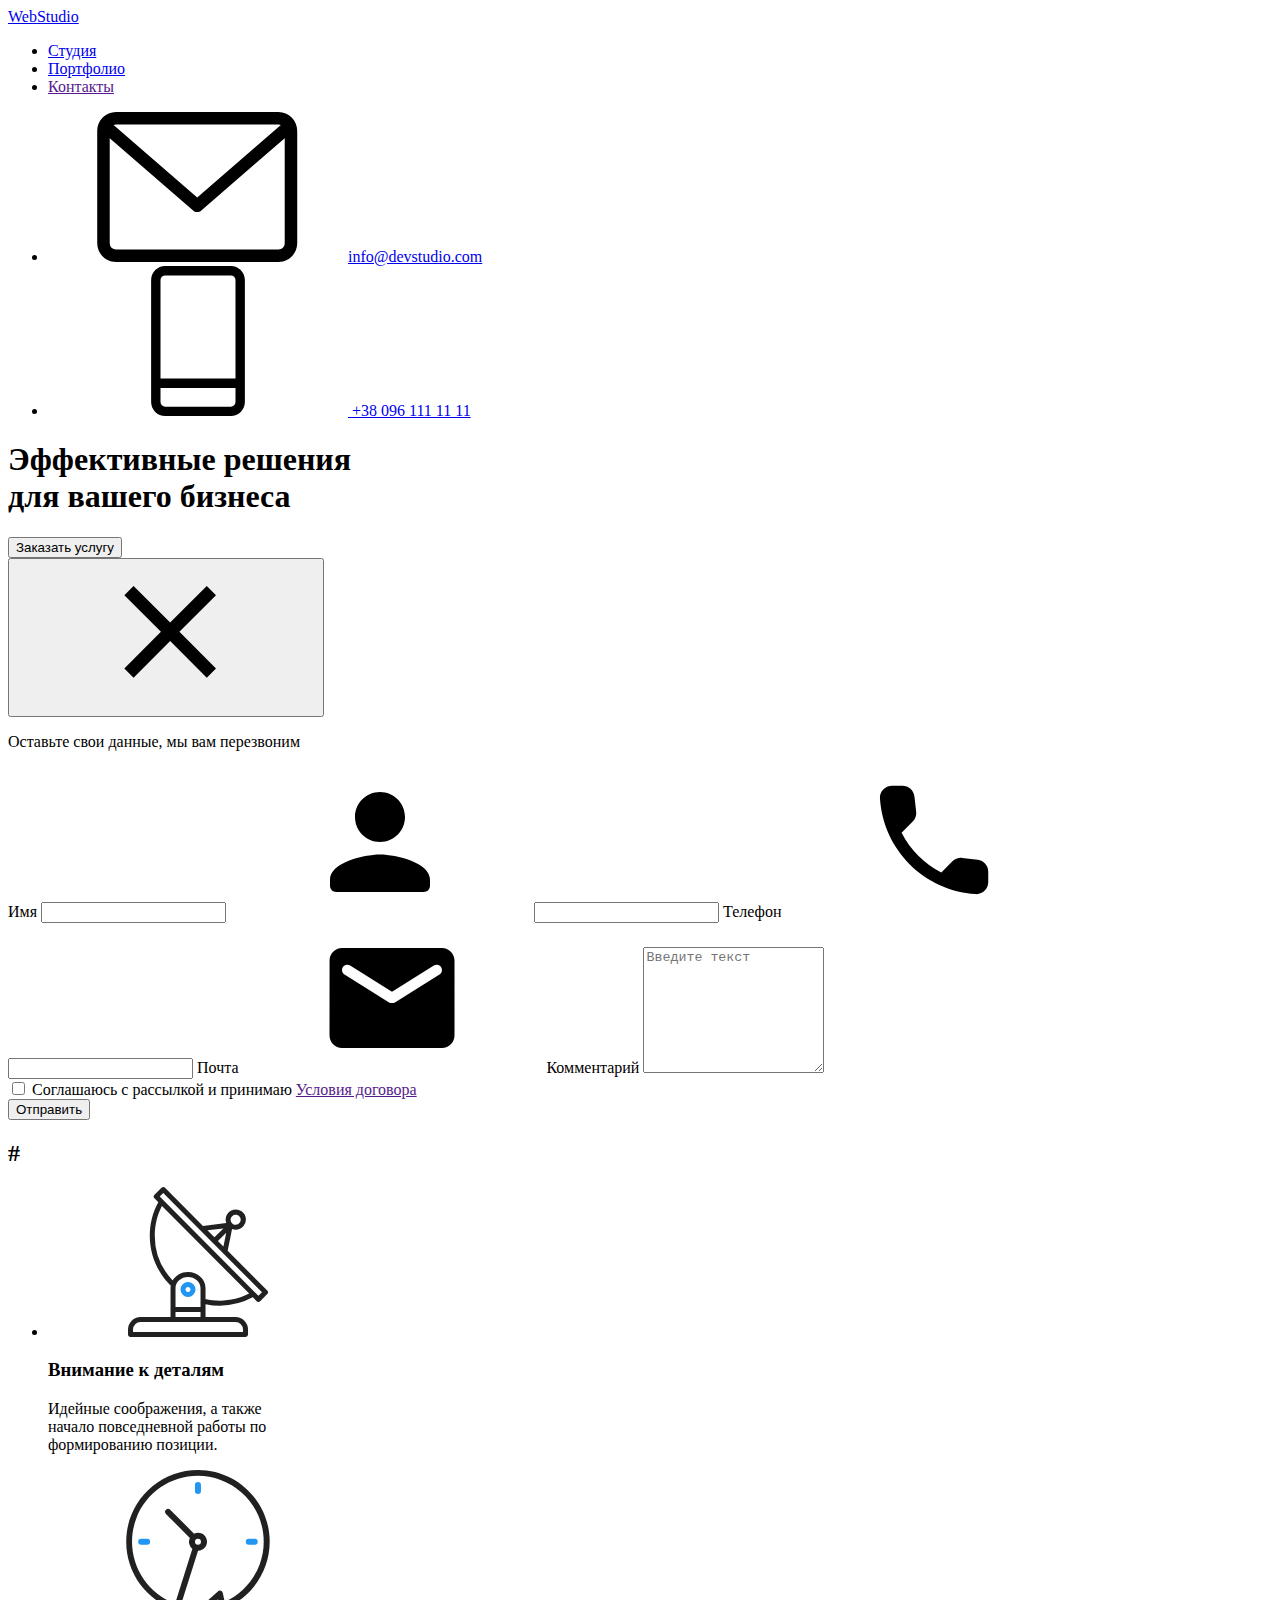
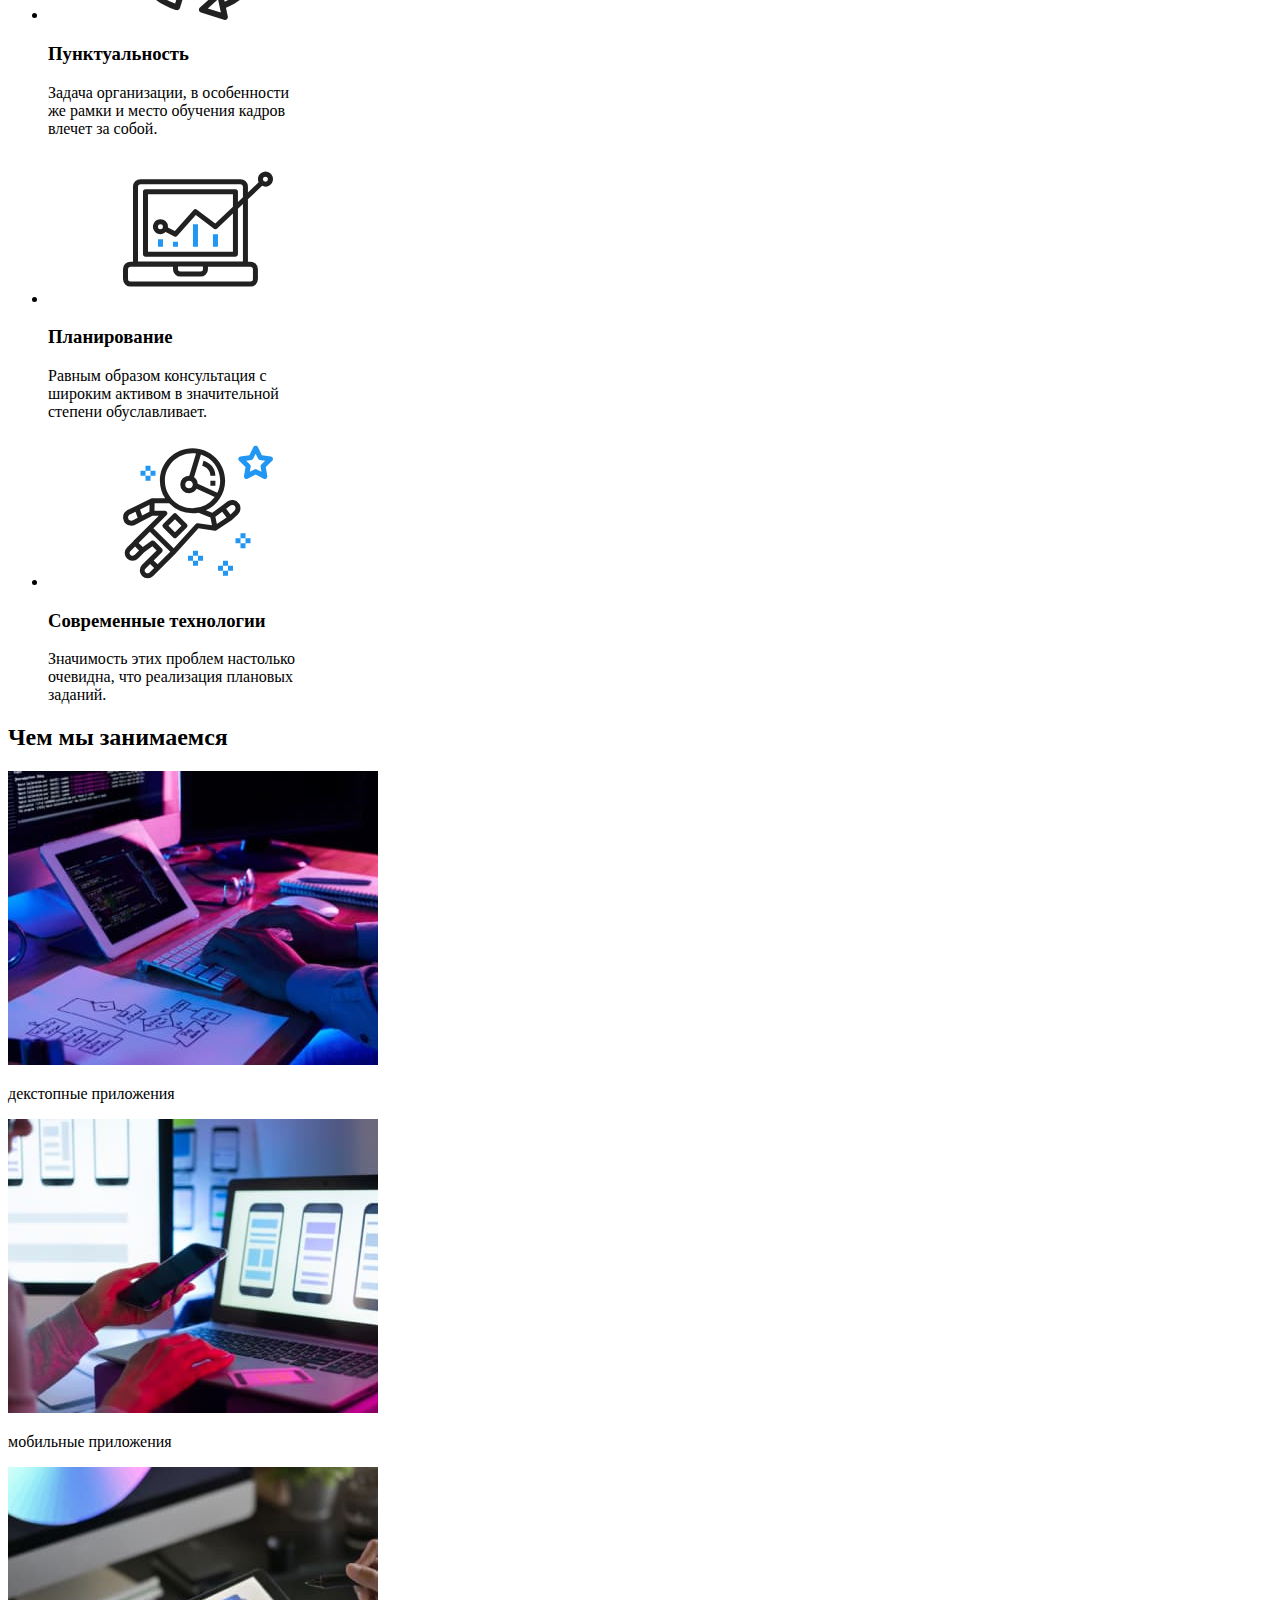
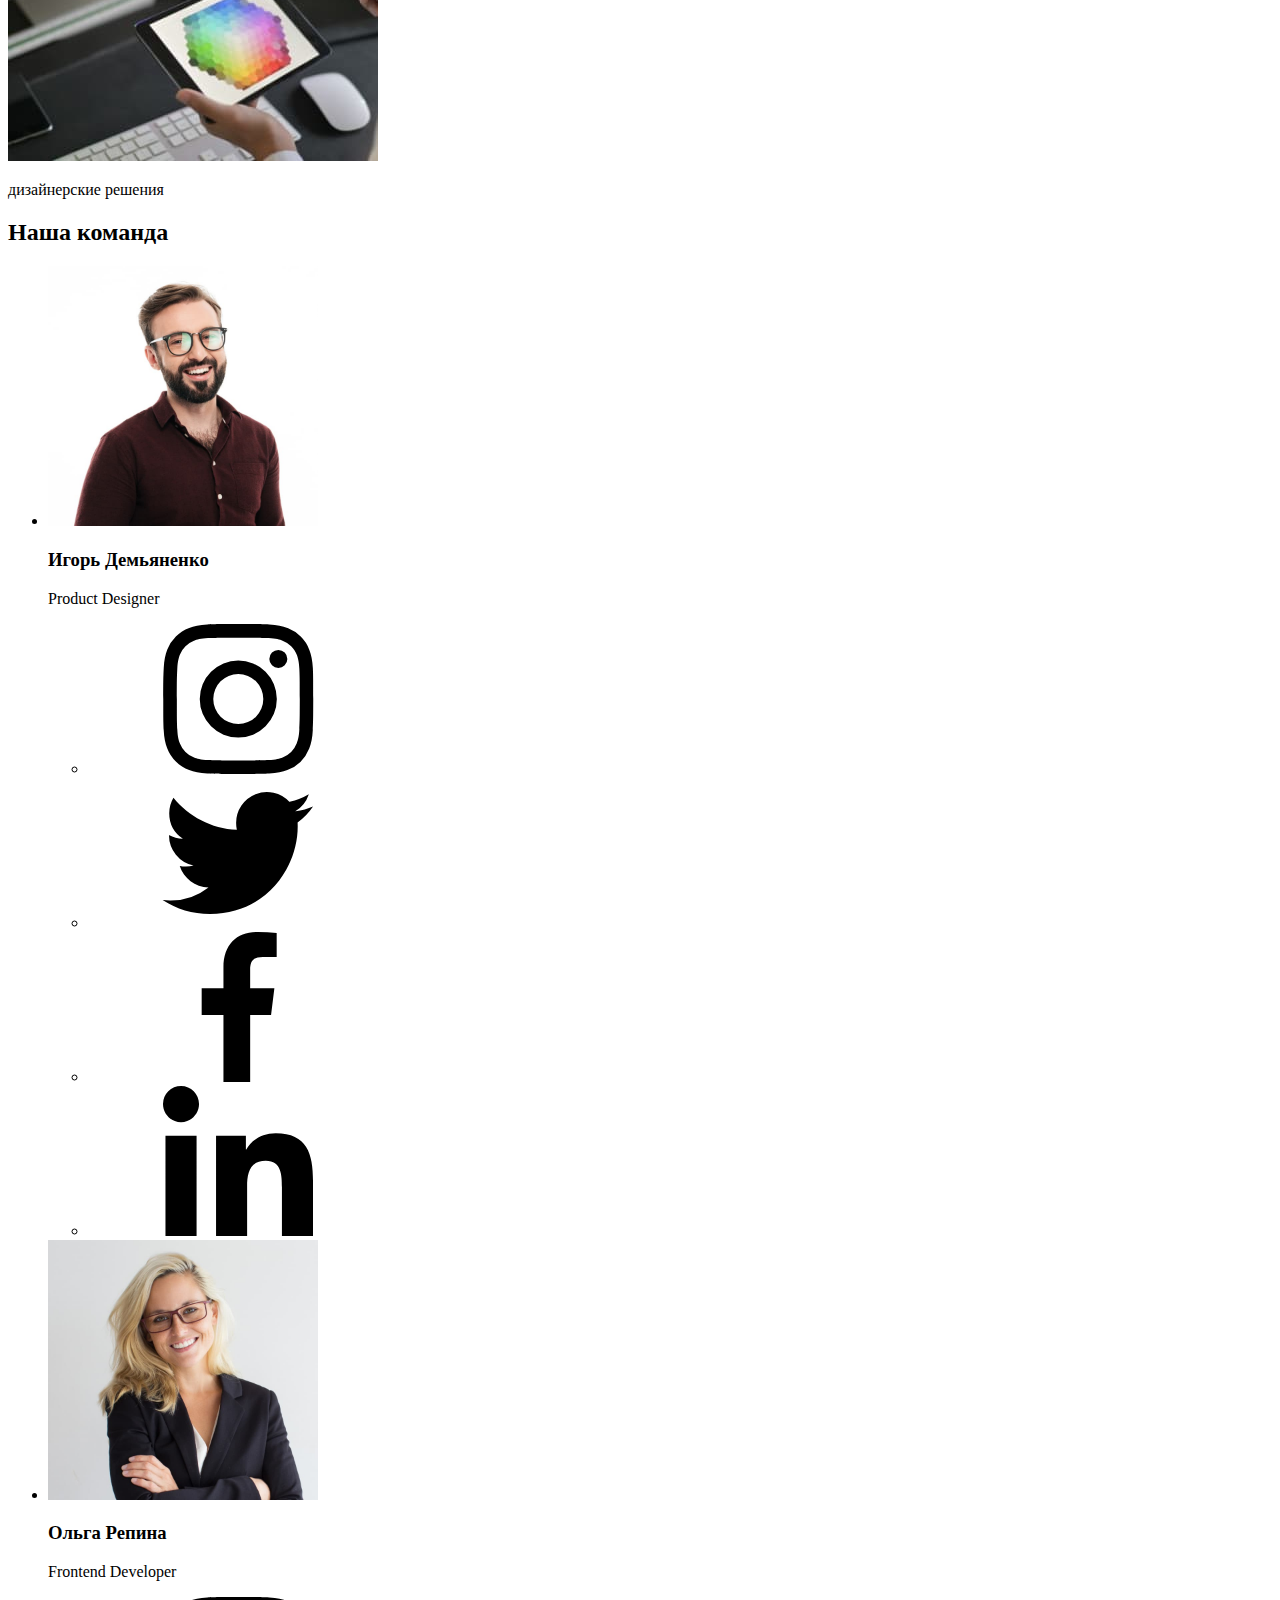
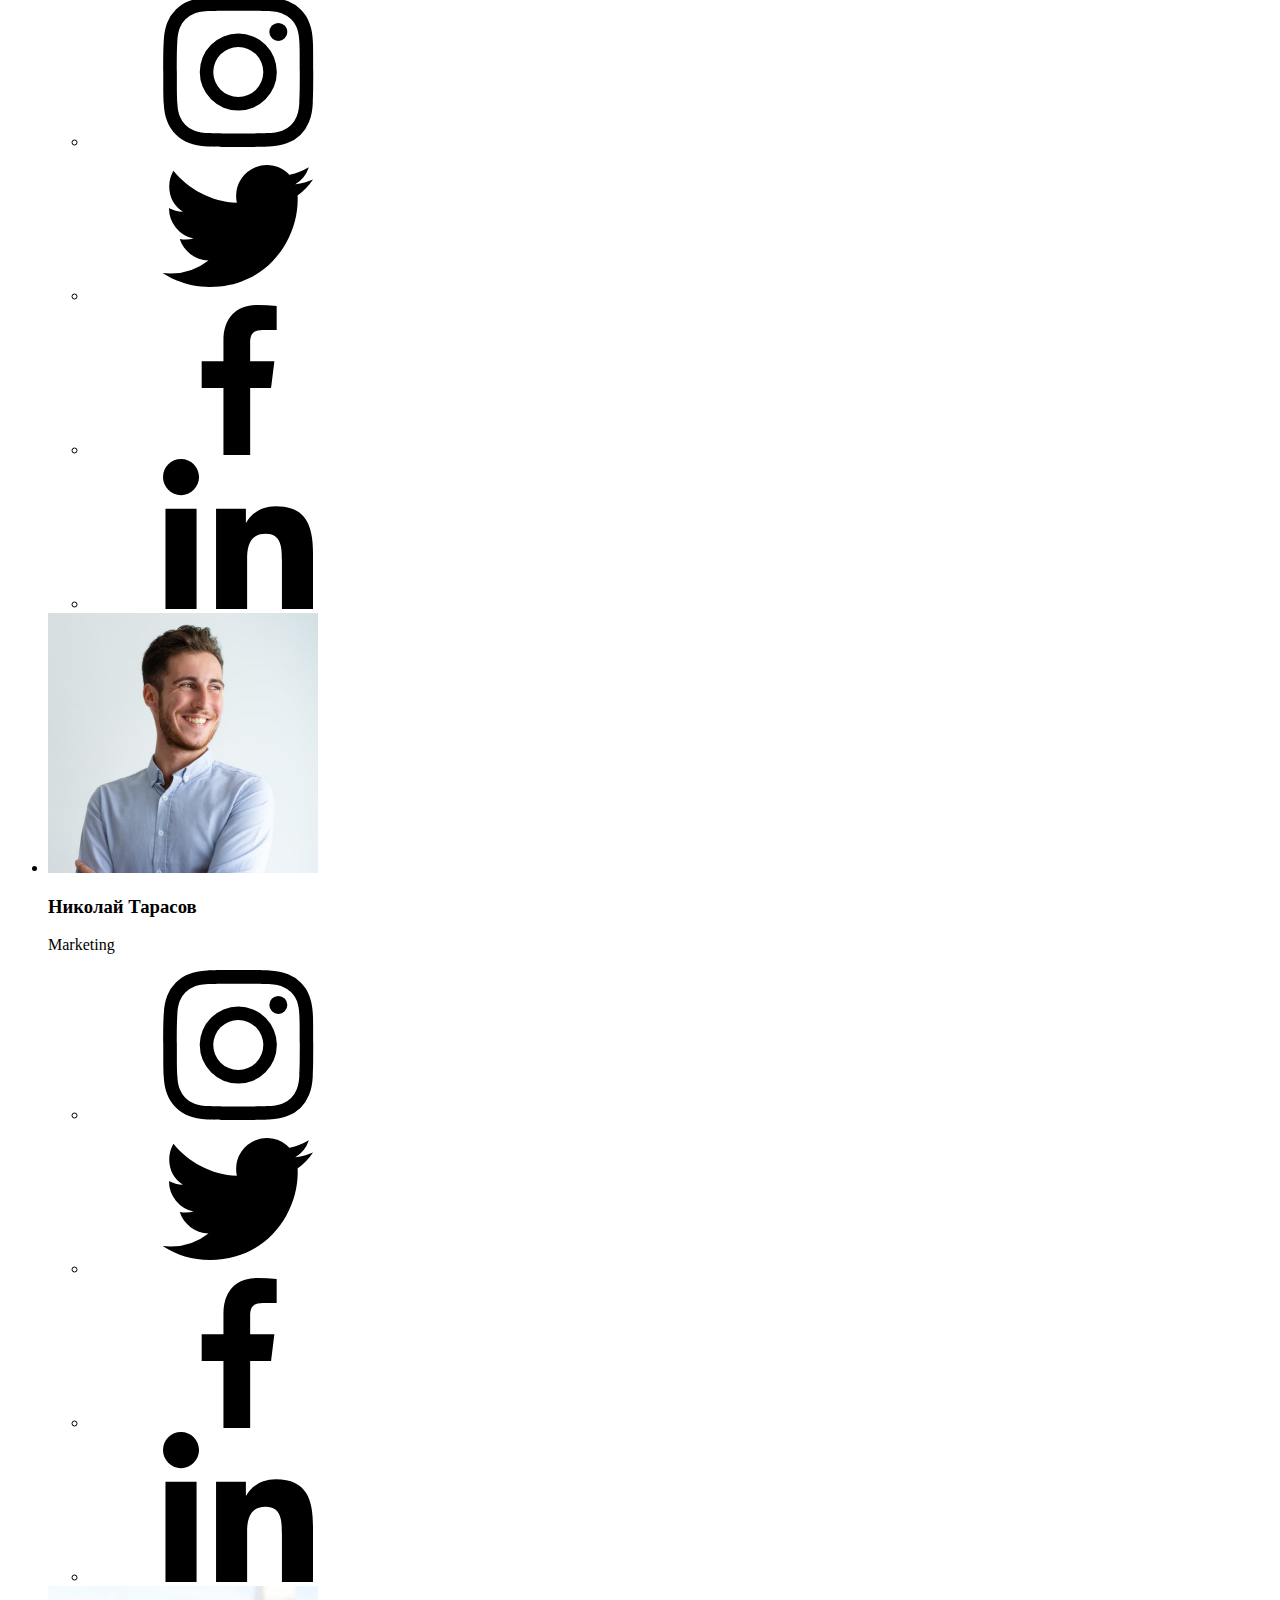
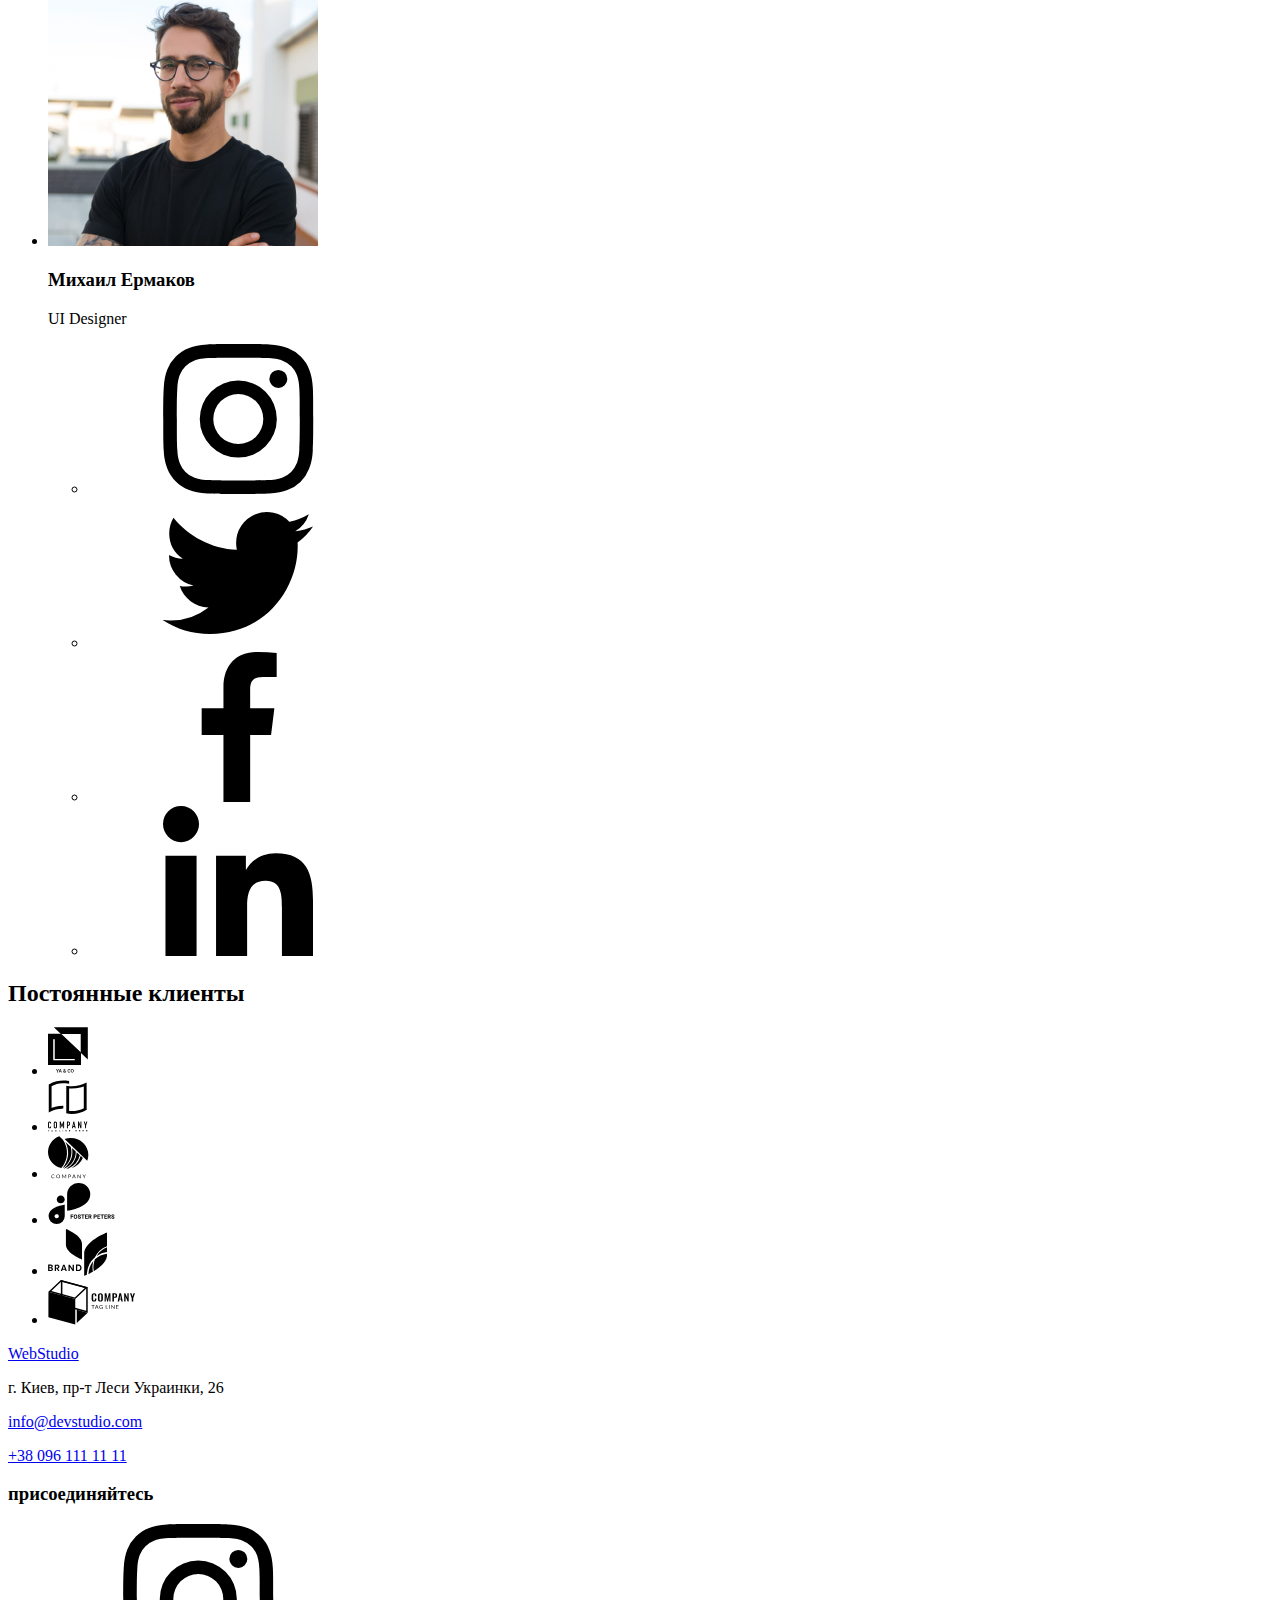
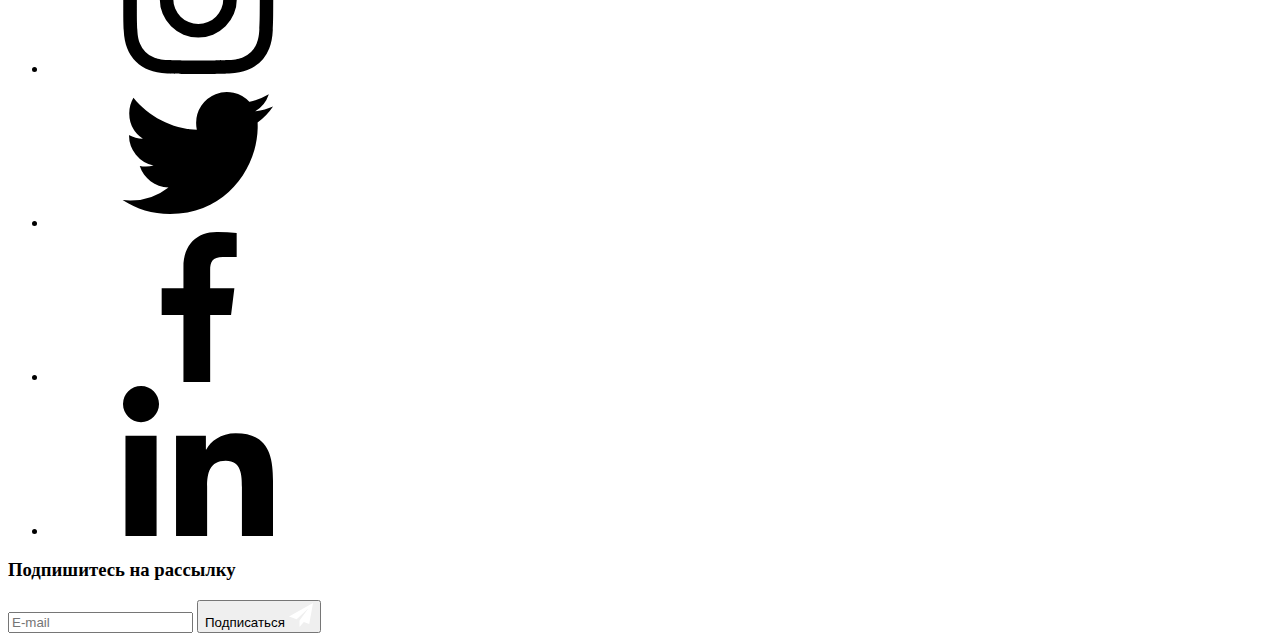
==== index.html @ 5688ba6a "sass 1st" ====
<!DOCTYPE html>
<html lang="ru">
<head>
    <meta charset="UTF-8">
    <meta name="viewport" content="width=device-width, initial-scale=1.0">
    <link rel="stylesheet" href="./sass/utils/_modern-normalize.scss">
    <title>WebStudio</title>
    
    <!-- <link rel="stylesheet" href="./css/style.css"> -->
    <link rel="preconnect" href="https://fonts.gstatic.com">
    <link href="https://fonts.googleapis.com/css2?family=Raleway:wght@400;700&family=Roboto:wght@400;500;700&display=swap" rel="stylesheet">
</head>
<body>

    <!-- header -->
    <header class="header">
        <div class="container">
            <nav class="main-nav">
                <div class="header-logo">
                    <a href="./index.html" class="logo">Web<span class="title">Studio</span>
                    </a>
                </div>
                
                <ul class="site-nav list">
                    <li class="item"><a href="./index.html" class="link">Студия</a></li>
                    <li class="item"><a href="./portfolio.html" class="link">Портфолио</a></li>
                    <li class="item"><a href="" class="link">Контакты</a></li>
                </ul>

                <ul class="auth-nav">
                    <li class="item envelope">
                        <a href="mailto:info@devstudio.com" class="link">
                            <svg class="envelope-icon">
                                <use href="./images/decoration/symbol-defs.svg#envelope">
                                </use>
                            </svg>info@devstudio.com</a>
                    </li>
                    <li class="item vector">
                        <a href="tel:+380961111111" class="link">
                            <svg class="vector-icon">
                                <use href="./images/decoration/symbol-defs.svg#vector">
                                </use>
                            </svg>
                            +38 096 111 11 11
                        </a>
                    </li>
                </ul>
            </nav>
        </div>  
    </header>
        <main>
            <!-- Герой -->
            <section class="hero-page">
                    <h1 class="hero">Эффективные решения <br>
                        для вашего бизнеса</h1>
                        <button type="button" class="btn-hero" data-modal-open>Заказать услугу</button>
                        <div class="backdrop is-hidden" data-modal>
                            <div class="modal">
                                
                                <button data-modal-close class="close-button">
                                    <svg class="form-close">
                                        <use href="./images/decoration/symbol-defs.svg#close-black"></use>
                                    </svg>
                                </button>     
                            

                                <!-- FORM -->
                                <form action="" class="form" autocomplete="off">
                                    
                                                           

                                    <p class="form-p">Оставьте свои данные, мы вам перезвоним</p>
                                    <label class="form-field">
                                        <span class="form-span">Имя</span>
                                        <input type="text" class="form-input" name="name" placeholder=" "/>
                                       
                                        <span class="form-icon">
                                            <svg class="person-black">
                                                <use href="./images/decoration/symbol-defs.svg#person-black"></use>
                                            </svg>
                                        </span>
                                    </label>
                                    
                            
                                    <label class="form-field">
                                        <input type="text" class="form-input" name="tel" placeholder=" "/>
                                        <span class="form-span">Телефон</span>
                                        <span class="form-icon">
                                            <svg class="phone-black">
                                                <use href="./images/decoration/symbol-defs.svg#phone-black"></use>
                                            </svg>
                                        </span>
                                    </label>
                                    <label class="form-field">
                                        <input type="text" class="form-input" name="mail" placeholder=" "/>
                                        <span class="form-span">Почта</span>
                                        <span class="form-icon">
                                            <svg class="email-black">
                                                <use href="./images/decoration/symbol-defs.svg#email-black"></use>
                                            </svg>
                                        </span>
                                    </label>
                                    
                                    <!-- <label class="form-field">
                                        <span class="form-span">Комментарий</span>
                                        <textarea class="form-comment" name="form-textarea" 
                                                  cols="30" rows="10" placeholder="Введите текст">
                                        </textarea>
                                    </label> -->
                
                                    <label class="form-field">
                                        <span class="form-span">Комментарий</span>
                                        <textarea class="form-input form-comment" name="comment" rows="8" 
                                        placeholder="Введите текст"></textarea>
                                    </label>
                                    

                                    <div role="group">
                                        <label class="checkbox-lable">
                                        
                                            <input class="checkbox" type="checkbox" name="topic" value="css">
                                            <span class="checkbox-icon"></span>
                                            <span>Соглашаюсь с рассылкой и принимаю 
                                                <a href="" class="checkbox-text">Условия договора</a>
                                            </span>
                                        </label>
                                    </div>
                                   
                                                    
                                    <button class="btn-hero" type="submit">Отправить</button>
                            
                            
                                </form>

                            </div>
                        </div>
            </section>
        
            <!-- наша работа -->
            <section class="our-jobs">
                <div class="container">
                    <h2 class="h2-invis">#</h2>
                    <!-- То что мы делаем -->
                    <ul class="features">
                        <li class="features-list">
                            <div class="features-icon">
                                <svg class="antenna-icon">
                                    <use href="./images/decoration/symbol-defs.svg#antenna">
                                    </use>
                                </svg>
                            </div>
                            <h3 class="title works">Внимание к деталям</h3>
                            <p>Идейные соображения, а также <br>
                               начало повседневной работы по<br>
                               формированию позиции.</p>
                        </li>
                        <li  class="features-list">
                            <div class="features-icon">
                                <svg class="clock-icon">
                                    <use href="./images/decoration/symbol-defs.svg#clock">
                                    </use>
                                </svg>
                            </div>
                            <h3 class="title works">Пунктуальность</h3>
                            <p>Задача организации, в особенности<br>
                               же рамки и место обучения кадров<br>
                               влечет за собой.</p>
                        </li>
                        <li  class="features-list">
                            <div class="features-icon">
                                <svg class="diagram-icon">
                                    <use href="./images/decoration/symbol-defs.svg#diagram">
                                    </use>
                                </svg>
                            </div>
                            <h3 class="title works">Планирование</h3>
                            <p>Равным образом консультация с<br>
                                 широким активом в значительной<br>
                                  степени обуславливает.</p>
                        </li>
                        <li  class="features-list">
                            <div class="features-icon">
                                <svg class="astronaut-icon">
                                    <use href="./images/decoration/symbol-defs.svg#astronaut">
                                    </use>
                                </svg>
                            </div>
                            <h3 class="title works">Современные технологии</h3>
                            <p>Значимость этих проблем настолько<br>
                               очевидна, что реализация плановых<br>
                               заданий.</p>
                        </li>
                    </ul>
                </div>
            </section>      
                <!-- <h2>Чем мы занимаемся</h2> -->
            <section class="container jobs-img">
                    <h2 class="title h2">Чем мы занимаемся</h2>
                    <div  class="pictures">
                        <div class="card">
                            <img src="./images/box1.jpg" alt="img1" width="370" height="294">
                            <p class="card-text">декстопные приложения</p>
                        </div>
                        <div  class="card">
                            <img src="./images/box2.jpg" alt="img2" width="370" height="294">
                            <p class="card-text">мобильные приложения</p>
                        </div>
                        <div class="card">
                            <img src="./images/box3.jpg" alt="img3" width="370" height="294">
                            <p class="card-text">дизайнерские решения</p>
                        </div>
                        
                
                    </div>
            </section>

            <!-- О нашей команде -->
            
            <section class="bcg-our-team">
                <div class="container our-team">
                    <h2 class="title h2">Наша команда</h2>
                    <ul class="pictures">
                        <li class="team-list">
                            <a href="" class="workers"><img src="./images/img.jpg" alt="Product designer" width="270" height="260"></a>
                            <h3 class="title name">Игорь Демьяненко</h3>
                            <p class="workers-prof">Product Designer</p>
                            <ul class="social-list">     
                                <li class="social-icon">
                                    <a href="https://instagram.com" class="social-link">
                                        <svg class="logo-icon">
                                            <use href="./images/decoration/symbol-defs.svg#instagram">
                                            </use>
                                        </svg>
                                    </a>
                                </li>
                                <li class="social-icon">
                                    <a href="https://instagram.com" class="social-link">
                                        <svg class="logo-icon">
                                            <use href="./images/decoration/symbol-defs.svg#twitter">
                                            </use>
                                        </svg>
                                    </a>
                                </li>
                                <li class="social-icon">
                                    <a href="https://instagram.com" class="social-link">
                                        <svg class="logo-icon">
                                            <use href="./images/decoration/symbol-defs.svg#facebook">
                                            </use>
                                        </svg></a>
                                </li>
                                <li class="social-icon">
                                    <a href="https://instagram.com" class="social-link">
                                        <svg class="logo-icon">
                                            <use href="./images/decoration/symbol-defs.svg#linkedin">
                                            </use>
                                        </svg>
                                    </a>
                                </li>

                            </ul>
                        </li>
                        <li class="team-list">
                            <a href="" class="workers"><img src="./images/img(1).jpg" alt="Frontend developer" width="270" height="260"></a>
                            <h3 class="title name">Ольга Репина</h3>
                            <p class="workers-prof">Frontend Developer</p>
                            <ul class="social-list">     
                                <li class="social-icon">
                                    <a href="https://instagram.com" class="social-link">
                                        <svg class="logo-icon">
                                            <use href="./images/decoration/symbol-defs.svg#instagram">
                                            </use>
                                        </svg>
                                    </a>
                                </li>
                                <li class="social-icon">
                                    <a href="https://instagram.com" class="social-link">
                                        <svg class="logo-icon">
                                            <use href="./images/decoration/symbol-defs.svg#twitter">
                                            </use>
                                        </svg>
                                    </a>
                                </li>
                                <li class="social-icon">
                                    <a href="https://instagram.com" class="social-link">
                                        <svg class="logo-icon">
                                            <use href="./images/decoration/symbol-defs.svg#facebook">
                                            </use>
                                        </svg></a>
                                </li>
                                <li class="social-icon">
                                    <a href="https://instagram.com" class="social-link">
                                        <svg class="logo-icon">
                                            <use href="./images/decoration/symbol-defs.svg#linkedin">
                                            </use>
                                        </svg>
                                    </a>
                                </li>

                            </ul>
                        </li>
                        <li class="team-list">
                            <a href="" class="workers"><img src="./images/img(2).jpg" alt="Marketing" width="270" height="260"></a>
                            <h3 class="title name">Николай Тарасов</h3>
                            <p class="workers-prof">Marketing</p>
                            <ul class="social-list">     
                                <li class="social-icon">
                                    <a href="https://instagram.com" class="social-link">
                                        <svg class="logo-icon">
                                            <use href="./images/decoration/symbol-defs.svg#instagram">
                                            </use>
                                        </svg>
                                    </a>
                                </li>
                                <li class="social-icon">
                                    <a href="https://instagram.com" class="social-link">
                                        <svg class="logo-icon">
                                            <use href="./images/decoration/symbol-defs.svg#twitter">
                                            </use>
                                        </svg>
                                    </a>
                                </li>
                                <li class="social-icon">
                                    <a href="https://instagram.com" class="social-link">
                                        <svg class="logo-icon">
                                            <use href="./images/decoration/symbol-defs.svg#facebook">
                                            </use>
                                        </svg></a>
                                </li>
                                <li class="social-icon">
                                    <a href="https://instagram.com" class="social-link">
                                        <svg class="logo-icon">
                                            <use href="./images/decoration/symbol-defs.svg#linkedin">
                                            </use>
                                        </svg>
                                    </a>
                                </li>

                            </ul>
                        </li>
                        <li class="team-list">
                            <a href="" class="workers"><img src="./images/img(3).jpg" alt="UI designer" width="270" height="260"></a>
                            <h3 class="title name">Михаил Ермаков</h3>
                            <p class="workers-prof">UI Designer</p>
                            <ul class="social-list">     
                                <li class="social-icon">
                                    <a href="https://instagram.com" class="social-link">
                                        <svg class="logo-icon">
                                            <use href="./images/decoration/symbol-defs.svg#instagram">
                                            </use>
                                        </svg>
                                    </a>
                                </li>
                                <li class="social-icon">
                                    <a href="https://instagram.com" class="social-link">
                                        <svg class="logo-icon">
                                            <use href="./images/decoration/symbol-defs.svg#twitter">
                                            </use>
                                        </svg>
                                    </a>
                                </li>
                                <li class="social-icon">
                                    <a href="https://instagram.com" class="social-link">
                                        <svg class="logo-icon">
                                            <use href="./images/decoration/symbol-defs.svg#facebook">
                                            </use>
                                        </svg></a>
                                </li>
                                <li class="social-icon">
                                    <a href="https://instagram.com" class="social-link">
                                        <svg class="logo-icon">
                                            <use href="./images/decoration/symbol-defs.svg#linkedin">
                                            </use>
                                        </svg>
                                    </a>
                                </li>
                        </ul>
                    </li>
                    </ul>
                </div>
                                
            </section>

            <!-- Постоянные клиенты -->
                <section class="static-clients container">
                    <h2 class="title h2 ">Постоянные клиенты</h2>
                    <ul class="clients-list">
                        <li class="client">
                            <a href="#" class="client-link">
                                <svg class="logo" width="44" height="49">
                                    <use href="./images/decoration/symbol-defs.svg#logo-1">
                                    </use>
                                </svg>
                            </a>
                        </li>
                        <li class="client">
                            <a href="#" class="client-link">
                                <svg class="logo" width="40" height="52">
                                    <use href="./images/decoration/symbol-defs.svg#logo-2">
                                    </use>
                                </svg>
                            </a>
                        </li>
                        <li class="client">
                            <a href="#" class="client-link">
                                <svg class="logo"  width="41" height="43">
                                    <use href="./images/decoration/symbol-defs.svg#logo-3">
                                    </use>
                                </svg>
                            </a>
                        </li>
                        <li class="client">
                            <a href="#" class="client-link">
                                <svg class="logo"  width="80" height="42">
                                    <use href="./images/decoration/symbol-defs.svg#logo-4">
                                    </use>
                                </svg>
                            </a>
                        </li>
                        <li class="client">
                            <a href="#" class="client-link">
                                <svg class="logo"  width="59" height="47">
                                    <use href="./images/decoration/symbol-defs.svg#logo-5">
                                    </use>
                                </svg>
                            </a>
                        </li>
                        <li class="client">
                            <a href="#" class="client-link">
                                <svg class="logo"  width="88" height="45">
                                    <use href="./images/decoration/symbol-defs.svg#logo-6">
                                    </use>
                                </svg>
                            </a>
                        </li>
                    </ul>    
            </section>
    </main>

    <!-- footer -->
    <footer class="footer">
        <div class="logo-footer container">
            <div class="footer-block">
                <div class="logo-div">
                    <a href="./index.html" class="logo">Web<span class="logo-secondary">Studio</span></a>
                </div> 
                <p class="footer-p">г. Киев, пр-т Леси Украинки, 26</p>
                <p class="footer-p"><a href="mailto:info@devstudio.com" class="link">info@devstudio.com</a></p>
                <p class="footer-p"><a href="tel:+380961111111" class="link">+38 096 111 11 11</a></p>
            </div>
            <div class="footer-social">
                <h3 class="footer-h3">присоединяйтесь</h3>
                <ul class="social-list">    
                    <li class="social-icon">
                        <a href="https://instagram.com" class="social-link">
                            <svg class="logo-icon">
                                <use href="./images/decoration/symbol-defs.svg#instagram">
                                </use>
                            </svg>
                        </a>
                    </li>    
                    <li class="social-icon">
                        <a href="https://instagram.com" class="social-link">
                            <svg class="logo-icon">
                                <use href="./images/decoration/symbol-defs.svg#twitter">
                                </use>
                            </svg>
                        </a>
                    </li>     
                    <li class="social-icon">
                        <a href="https://instagram.com" class="social-link">
                            <svg class="logo-icon">
                                <use href="./images/decoration/symbol-defs.svg#facebook">
                                </use>
                            </svg>
                        </a>
                    </li>    
                    <li class="social-icon">
                        <a href="https://instagram.com" class="social-link">
                            <svg class="logo-icon">
                                <use href="./images/decoration/symbol-defs.svg#linkedin">
                                </use>
                            </svg>
                        </a>
                    </li>
                </ul>
            </div>
            <div class="footer-shared">
                <h3 class="footer-h3">Подпишитесь на рассылку</h3>
            <form action="" autocomplete="off" class="footer-distribution">
                
                <label>
                    <input class="footer-input" type="mail" name="mail" placeholder="E-mail">
                </label>
            
                    <button type="button" class="btn-footer">
                        Подписаться
                        <svg class="footer-svg" width="24" height="24">
                            <use href="./images/decoration/symbol-defs.svg#icon-send"></use>
                        </svg>
                    </button>
            </form>
            </div>
        </div>        
    </footer>  
    <script src="./js/modal.js"></script>  
</body>
</html>
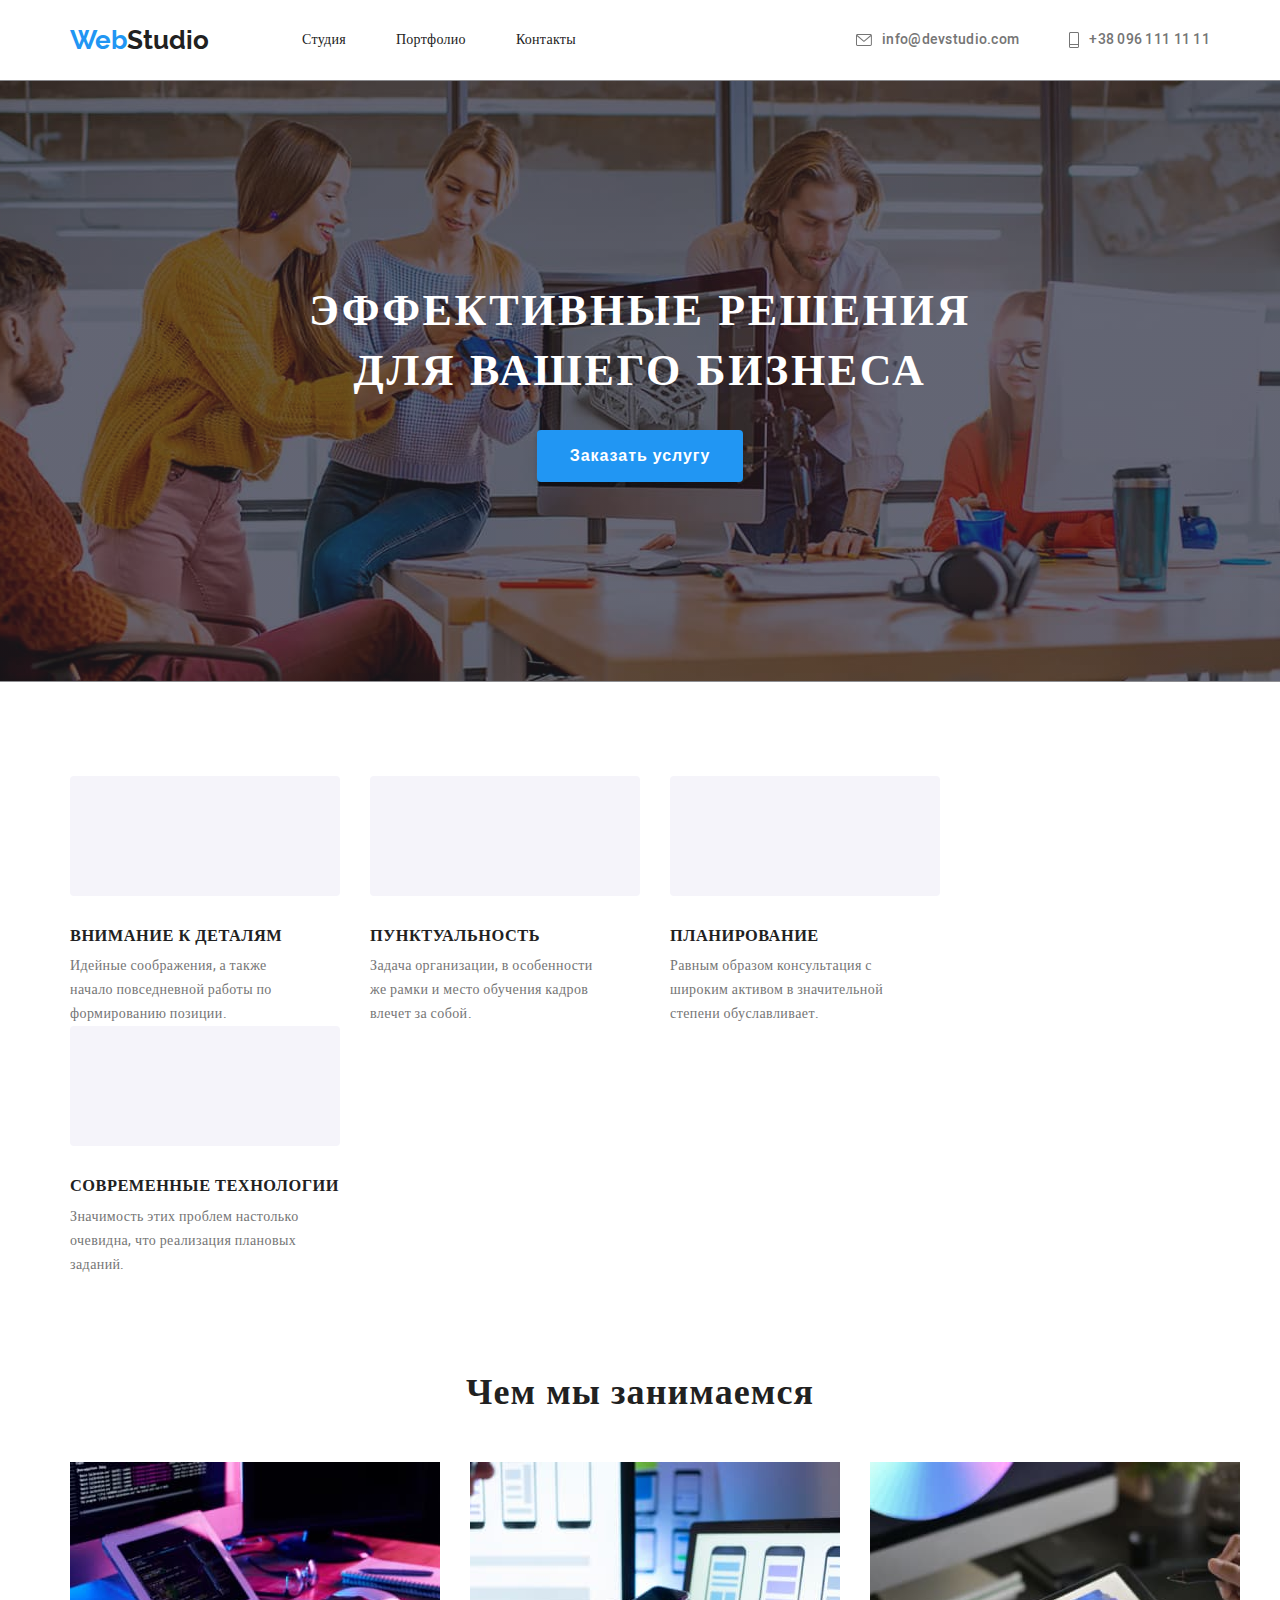
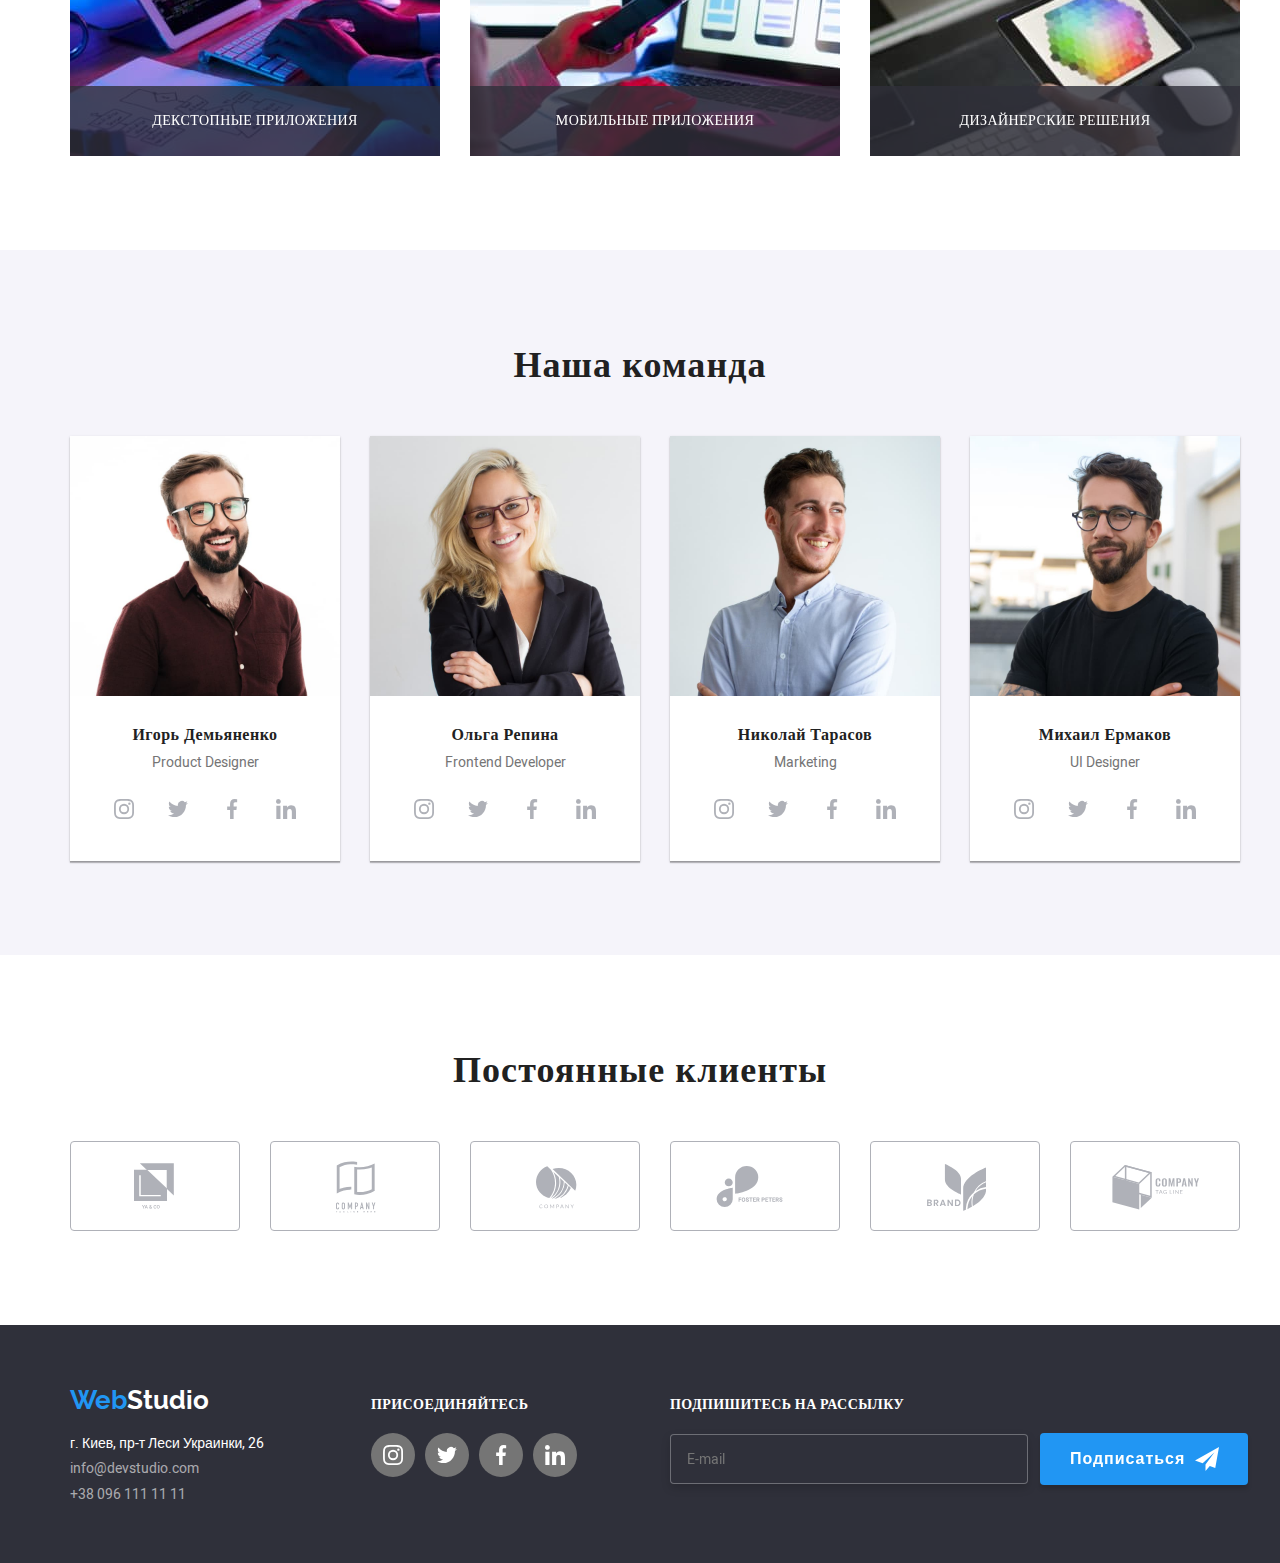
==== commit fc2aa026: "sass 2" ====
--- a/index.html
+++ b/index.html
@@ -5,10 +5,9 @@
     <meta name="viewport" content="width=device-width, initial-scale=1.0">
     <link rel="stylesheet" href="./sass/utils/_modern-normalize.scss">
     <title>WebStudio</title>
-    
-    <!-- <link rel="stylesheet" href="./css/style.css"> -->
     <link rel="preconnect" href="https://fonts.gstatic.com">
-    <link href="https://fonts.googleapis.com/css2?family=Raleway:wght@400;700&family=Roboto:wght@400;500;700&display=swap" rel="stylesheet">
+    <link rel="stylesheet" href="./css/main.min.css">
+    <!-- <link href="https://fonts.googleapis.com/css2?family=Raleway:wght@400;700&family=Roboto:wght@400;500;700&display=swap" rel="stylesheet"> -->
 </head>
 <body>
 
--- a/css/main.min.css
+++ b/css/main.min.css
@@ -0,0 +1,7 @@
+/*! modern-normalize v1.0.0 | MIT License | https://github.com/sindresorhus/modern-normalize */*,*::before,*::after{-webkit-box-sizing:border-box;box-sizing:border-box}:root{-moz-tab-size:4;-o-tab-size:4;tab-size:4}html{line-height:1.15;-webkit-text-size-adjust:100%}body{margin:0}body{font-family:system-ui,-apple-system,"Segoe UI",Roboto,Helvetica,Arial,sans-serif,"Apple Color Emoji","Segoe UI Emoji"}hr{height:0;color:inherit}abbr[title]{-webkit-text-decoration:underline dotted;text-decoration:underline dotted}b,strong{font-weight:bolder}code,kbd,samp,pre{font-family:ui-monospace,+ SFMono-Regular,+ Consolas,+ 'Liberation Mono',+ Menlo,+ monospace;font-size:1em}small{font-size:80%}sub,sup{font-size:75%;line-height:0;position:relative;vertical-align:baseline}sub{bottom:-0.25em}sup{top:-0.5em}table{text-indent:0;border-color:inherit}button,input,optgroup,select,textarea{font-family:inherit;font-size:100%;line-height:1.15;margin:0}button,select{text-transform:none}button,[type='button'],[type='reset'],[type='submit']{-webkit-appearance:button}::-moz-focus-inner{border-style:none;padding:0}:-moz-focusring{outline:1px dotted ButtonText}:-moz-ui-invalid{box-shadow:none}legend{padding:0}progress{vertical-align:baseline}::-webkit-inner-spin-button,::-webkit-outer-spin-button{height:auto}[type='search']{-webkit-appearance:textfield;outline-offset:-2px}::-webkit-search-decoration{-webkit-appearance:none}::-webkit-file-upload-button{-webkit-appearance:button;font:inherit}summary{display:list-item}@font-face{font-family:'Raleway';src:url("../../fonts/Raleway Bold.woff");font-weight:700;font-style:normal;font-stretch:normal;unicode-range:U+0020-2044}@font-face{font-family:'Roboto400';src:url("../../fonts/Roboto.woff");font-weight:400;font-style:normal;font-stretch:normal;unicode-range:U+0020-2044}@font-face{font-family:'Roboto500';src:url("../../fonts/Roboto Medium.woff");font-weight:500;font-style:normal;font-stretch:normal;unicode-range:U+0020-2044}@font-face{font-family:'Roboto700';src:url("../../fonts/Roboto Bold.woff");font-weight:700;font-style:normal;font-stretch:normal;unicode-range:U+0020-2044}@font-face{font-family:'Roboto900';src:url("../../fonts/Roboto Black.woff");font-weight:900;font-style:normal;font-stretch:normal;unicode-range:U+0020-2044}body{font-family:"Roboto400",sans-serif;color:#757575;background-color:#fff;text-decoration:none;font-size:14px}*{margin:0;padding:0}ul{list-style-type:none}li{display:list-item}.list{padding:0;margin:0;list-style:none}.title{color:#212121}a:hover,a:focus{color:#2196F3}a{text-decoration:none;color:#212121}.h2-invis{display:none}.container.jobs-img{padding-bottom:94px}.title.h2{font-family:"Roboto700";font-size:36px;line-height:42px;text-align:center;letter-spacing:0.03em;margin-bottom:50px;color:#212121}.container{width:1170px;padding-left:15px;padding-right:15px;margin-left:auto;margin-right:auto}.form-close{width:16px;height:16px}.form-p{font-family:"Roboto700";font-size:20px;line-height:1.15;text-align:center;letter-spacing:0.03em;color:#212121;padding-bottom:30px}.form{display:-webkit-box;display:-ms-flexbox;display:flex;-webkit-box-orient:vertical;-webkit-box-direction:normal;-ms-flex-direction:column;flex-direction:column;-webkit-box-sizing:border-box;box-sizing:border-box}.form-field{display:block;position:relative;margin-bottom:28px}.form-input{width:100%;-webkit-box-sizing:border-box;box-sizing:border-box;margin:0;padding:12px 0 12px 42px;font:inherit;border-radius:4px;border:1px solid rgba(33,33,33,0.2)}.form-span{position:absolute;display:inline-block;top:-16px;left:0;font-family:"Roboto400";font-size:12px;line-height:1.16;letter-spacing:0.01em}.person-black,.phone-black,.email-black{width:18px;height:18px;position:absolute;top:50%;left:15px;-webkit-transform:translateY(-50%);transform:translateY(-50%);display:inline-block}.form-input:focus{-webkit-transition-duration:250ms;transition-duration:250ms;-webkit-transition-delay:cubic-bezier(0.4, 0, 0.2, 1);transition-delay:cubic-bezier(0.4, 0, 0.2, 1);border-color:#2196F3;outline:transparent}.form-input:focus ~ .form-icon{-webkit-transition-duration:250ms;transition-duration:250ms;-webkit-transition-delay:cubic-bezier(0.4, 0, 0.2, 1);transition-delay:cubic-bezier(0.4, 0, 0.2, 1);fill:#2196F3}.form-comment{padding:12px 16px}.form .btn-hero{position:absolute;min-width:200px;top:50%;left:50%;-webkit-transform:translate(-50%, 240px);transform:translate(-50%, 240px)}.form .btn-hero:hover,.form .btn-hero:focus{cursor:pointer;background:#188CE8;-webkit-transition-duration:250ms;transition-duration:250ms;-webkit-transition-delay:cubic-bezier(0.4, 0, 0.2, 1);transition-delay:cubic-bezier(0.4, 0, 0.2, 1)}.checkbox{position:absolute;width:1px;height:1px;margin:-1px;border:0;padding:0;clip:rect(0 0 0 0);overflow:hidden}.checkbox-lable{display:-webkit-box;display:-ms-flexbox;display:flex;-webkit-box-align:center;-ms-flex-align:center;align-items:center}.checkbox-text{border-bottom:1px solid #2196F3;color:#2196F3}.checkbox-icon{display:inline-block;width:16px;height:15px;margin-right:8px;border:2px solid #212121;border-radius:4px}.checkbox:checked+.checkbox-icon{background-color:#2196F3;background-image:url(../images/decoration/icon-check-on.svg);background-size:contain;background-origin:border-box;border-color:#2196F3;-webkit-transition-duration:250ms;transition-duration:250ms;-webkit-transition-delay:cubic-bezier(0.4, 0, 0.2, 1);transition-delay:cubic-bezier(0.4, 0, 0.2, 1);transition-duration:250ms;transition-delay:cubic-bezier(0.4, 0, 0.2, 1)}.checkbox:focus+.checkbox-icon{background-image:url(../images/decoration/check.svg);-webkit-transition-duration:250ms;transition-duration:250ms;-webkit-transition-delay:cubic-bezier(0.4, 0, 0.2, 1);transition-delay:cubic-bezier(0.4, 0, 0.2, 1)}.checkbox:focus:checked+.checkbox-icon{background-image:url(../images/decoration/icon-check-on.svg);background-color:#2196F3;-webkit-transition-duration:250ms;transition-duration:250ms;-webkit-transition-delay:cubic-bezier(0.4, 0, 0.2, 1);transition-delay:cubic-bezier(0.4, 0, 0.2, 1)}.checkbox-lable{padding-bottom:30px}.logo{color:#2196F3;font-family:"Raleway",sans-serif;font-size:26px;line-height:1.19}.header-logo{margin-right:93px}.logo-secondary{color:#fff}.buttons{display:-webkit-box;display:-ms-flexbox;display:flex;-webkit-box-pack:center;-ms-flex-pack:center;justify-content:center;padding-bottom:50px}.projects{display:-webkit-box;display:-ms-flexbox;display:flex;-ms-flex-wrap:wrap;flex-wrap:wrap}.projects-list{display:block;width:370px;margin-right:30px;margin-bottom:30px}.projects-list .projects-link{display:block}.projects-list .projects-link:hover,.projects-list .projects-link:focus{-webkit-box-shadow:0px 1px 1px rgba(0,0,0,0.12),0px 4px 4px rgba(0,0,0,0.06),1px 4px 6px rgba(0,0,0,0.16);box-shadow:0px 1px 1px rgba(0,0,0,0.12),0px 4px 4px rgba(0,0,0,0.06),1px 4px 6px rgba(0,0,0,0.16);-webkit-transition-duration:250ms;transition-duration:250ms;-webkit-transition-delay:cubic-bezier(0.4, 0, 0.2, 1);transition-delay:cubic-bezier(0.4, 0, 0.2, 1)}.projects-list:nth-last-child(-n+3){margin-bottom:0}.projects-list:nth-child(3n){margin-right:0}.projects-div{padding:20px 24px;border-left:1px solid #eee;border-right:1px solid #eee;border-bottom:1px solid #eee}.projects-overlay{position:relative;overflow:hidden}.projects-text{display:inline-block;position:absolute;font-family:"Roboto400";font-size:18px;line-height:1.56;letter-spacing:0.03em;padding:63px 24px;color:#fff;bottom:0;left:0;-webkit-transform:translateY(100%);transform:translateY(100%);background-color:rgba(33,150,243,0.9);-webkit-transition:-webkit-transform 250ms cubic-bezier(0.4, 0, 0.2, 1);transition:-webkit-transform 250ms cubic-bezier(0.4, 0, 0.2, 1);transition:transform 250ms cubic-bezier(0.4, 0, 0.2, 1);transition:transform 250ms cubic-bezier(0.4, 0, 0.2, 1), -webkit-transform 250ms cubic-bezier(0.4, 0, 0.2, 1)}.overlay{position:relative}.projects-link:hover .projects-text,.projects-link:focus .projects-text{-webkit-transform:translateY(0);transform:translateY(0);-webkit-transition-duration:250ms;transition-duration:250ms;-webkit-transition-delay:cubic-bezier(0.4, 0, 0.2, 1);transition-delay:cubic-bezier(0.4, 0, 0.2, 1)}.projects .title{font-family:"Roboto700";font-size:18px;line-height:2;letter-spacing:0.06em;padding-bottom:4px}.projects .portfolio-jobs{font-family:"Roboto400";font-size:16px;line-height:1.87;letter-spacing:0.03em;color:#757575}.social-icon{display:block;-webkit-box-pack:center;-ms-flex-pack:center;justify-content:center;-webkit-box-align:center;-ms-flex-align:center;align-items:center}.social-link{display:-webkit-box;display:-ms-flexbox;display:flex;-webkit-box-pack:center;-ms-flex-pack:center;justify-content:center;-webkit-box-align:center;-ms-flex-align:center;align-items:center;width:44px;height:44px;border-radius:50%}.logo-icon{display:block;width:20px;height:20px;fill:#afb1b8}.social-link:hover,.social-link:focus{background-color:#2196F3;-webkit-transition-duration:250ms;transition-duration:250ms;-webkit-transition-delay:cubic-bezier(0.4, 0, 0.2, 1);transition-delay:cubic-bezier(0.4, 0, 0.2, 1)}.social-link:hover .logo-icon,.social-link:focus .logo-icon{fill:#fff;-webkit-transition-duration:250ms;transition-duration:250ms;-webkit-transition-delay:cubic-bezier(0.4, 0, 0.2, 1);transition-delay:cubic-bezier(0.4, 0, 0.2, 1)}.btn-hero{display:inline-block;color:#fff;background-color:#2196F3;border-radius:4px;border:1px solid transparent;min-width:200px;font-size:16px;font-weight:700;line-height:1.88;letter-spacing:0.06em;padding:10px 32px;-webkit-box-align:center;-ms-flex-align:center;align-items:center;text-align:center;-webkit-box-shadow:0px 4px 4px rgba(0,0,0,0.15);box-shadow:0px 4px 4px rgba(0,0,0,0.15)}.btn-hero:hover,.btn-hero:focus{color:#fff;cursor:pointer}.btn{display:inline-block;font-family:"Roboto700";font-size:16px;line-height:162%;letter-spacing:0.03em;padding:6px 22px;border:1px solid transparent;border-radius:4px;min-width:73px}.buttons-list:not(:last-child){margin-right:8px}.btn:hover,.btn:focus{color:#fff;background-color:#2196F3;outline:none;-webkit-transition-duration:250ms;transition-duration:250ms;-webkit-transition-delay:cubic-bezier(0.4, 0, 0.2, 1);transition-delay:cubic-bezier(0.4, 0, 0.2, 1)}.btn-footer{display:-webkit-box;display:-ms-flexbox;display:flex;-webkit-box-align:center;-ms-flex-align:center;align-items:center;text-align:center;color:#fff;background-color:#2196F3;border-radius:4px;border:1px solid transparent;font-size:16px;font-weight:700;line-height:1.88;letter-spacing:0.06em;padding:10px 28px 10px 29px;-webkit-box-shadow:0px 4px 4px rgba(0,0,0,0.15);box-shadow:0px 4px 4px rgba(0,0,0,0.15)}.btn-footer:hover,.btn-footer:focus{cursor:pointer;-webkit-transition-duration:250ms;transition-duration:250ms;-webkit-transition-delay:cubic-bezier(0.4, 0, 0.2, 1);transition-delay:cubic-bezier(0.4, 0, 0.2, 1)}.header{background-color:#fff}.main-nav{display:-webkit-box;display:-ms-flexbox;display:flex;-webkit-box-align:center;-ms-flex-align:center;align-items:center}.site-nav{display:-webkit-box;display:-ms-flexbox;display:flex}.site-nav .link:hover,.site-nav .link:focus{color:#2196F3;-webkit-transition-duration:250ms;transition-duration:250ms;-webkit-transition-delay:cubic-bezier(0.4, 0, 0.2, 1);transition-delay:cubic-bezier(0.4, 0, 0.2, 1)}.site-nav .link,.auth-nav .link{display:block;font-family:"Roboto500";line-height:1.14;letter-spacing:0.02em;padding-top:32px;padding-bottom:32px;color:#212121;position:relative}.link::after{content:'';display:block;width:100%;height:5px;background-color:#2196F3;position:absolute;left:0;bottom:0;-webkit-transform:scaleX(0);transform:scaleX(0);-webkit-transition:-webkit-transform 250ms cubic-bezier(0.4, 0, 0.2, 1);transition:-webkit-transform 250ms cubic-bezier(0.4, 0, 0.2, 1);transition:transform 250ms cubic-bezier(0.4, 0, 0.2, 1);transition:transform 250ms cubic-bezier(0.4, 0, 0.2, 1), -webkit-transform 250ms cubic-bezier(0.4, 0, 0.2, 1);border-radius:2px}.site-nav .link:hover::after{-webkit-transform:scaleX(1);transform:scaleX(1)}.item{margin-right:50px}.envelope-icon{padding:0;border:none;width:16px;height:12px;margin-right:10px}.vector-icon{padding:0;border:none;width:10px;height:16px;margin-right:10px}.item.envelope,.item.vector{fill:#757575}.item:last-child{margin-right:0}.auth-nav{display:-webkit-box;display:-ms-flexbox;display:flex;margin-left:auto;color:#757575}.item .link{display:-webkit-box;display:-ms-flexbox;display:flex;-webkit-box-align:center;-ms-flex-align:center;align-items:center}.auth-nav .link{color:#757575}.auth-nav .link,.auth-nav .envelope-icon,.auth-nav .vector-icon{-webkit-transition-duration:250ms;transition-duration:250ms;-webkit-transition-delay:cubic-bezier(0.4, 0, 0.2, 1);transition-delay:cubic-bezier(0.4, 0, 0.2, 1)}.auth-nav .link:hover .envelope-icon,.auth-nav .link:focus .envelope-icon,.auth-nav .link:hover .vector-icon,.auth-nav .link:focus .vector-icon,.auth-nav .link:hover,.auth-nav .link:focus{color:#2196F3;fill:#2196F3}.hero-page{max-width:1600px;margin-left:auto;margin-right:auto;background-color:#c4c4c4;background-image:-webkit-gradient(linear, left top, right top, from(rgba(47,48,58,0.4)), to(rgba(47,48,58,0.4))),url(../images/decoration/bcgfon.jpg);background-image:linear-gradient(to right, rgba(47,48,58,0.4), rgba(47,48,58,0.4)),url(../images/decoration/bcgfon.jpg);background-repeat:no-repeat;background-position:center;text-align:center;padding-bottom:200px;padding-top:200px}.hero{font-family:"Roboto900";font-size:44px;line-height:136%;color:#fff;letter-spacing:0.06em;text-transform:uppercase;padding-bottom:30px}.backdrop{position:fixed;top:0;left:0;width:100%;height:100%;background:rgba(0,0,0,0.2);opacity:1;-webkit-transition:opacity 250ms cubic-bezier(0.4, 0, 0.2, 1);transition:opacity 250ms cubic-bezier(0.4, 0, 0.2, 1)}.backdrop.is-hidden{opacity:0;pointer-events:none}.modal{position:absolute;top:50%;left:50%;width:528px;height:581px;background-color:#fff;-webkit-transform:translate(-50%, -50%);transform:translate(-50%, -50%);padding:40px}.close-button{display:-webkit-box;display:-ms-flexbox;display:flex;-webkit-box-pack:center;-ms-flex-pack:center;justify-content:center;-webkit-box-align:center;-ms-flex-align:center;align-items:center;width:30px;height:30px;position:absolute;top:8px;right:8px;border:1px solid rgba(0,0,0,0.1);-webkit-box-sizing:border-box;box-sizing:border-box;background-color:#fff;border:1px solid rgba(0,0,0,0.1);border-radius:50%}.close-button:hover .form-close,.close-button:focus .form-close{fill:#2196F3;-webkit-transition-duration:250ms;transition-duration:250ms;-webkit-transition-delay:cubic-bezier(0.4, 0, 0.2, 1);transition-delay:cubic-bezier(0.4, 0, 0.2, 1)}.our-jobs{padding-top:94px;padding-bottom:94px}.jobs-img .title,.team>h2{font-family:"Roboto700";font-size:36px;line-height:1.16;letter-spacing:0.03em}.pictures{display:-webkit-box;display:-ms-flexbox;display:flex}.pictures img{margin-right:30px;display:block}.card{position:relative}.card-text{display:-webkit-box;display:-ms-flexbox;display:flex;width:370px;height:70px;font-family:"Roboto700";font-size:14px;line-height:1.14;-webkit-box-pack:center;-ms-flex-pack:center;justify-content:center;-webkit-box-align:center;-ms-flex-align:center;align-items:center;letter-spacing:0.03em;text-transform:uppercase;color:#fff;background-color:rgba(47,48,58,0.8);position:absolute;bottom:0;left:0}.pictures img:last-child{margin-right:0}.title.works{margin-bottom:10px}.features{display:-webkit-box;display:-ms-flexbox;display:flex;-ms-flex-wrap:wrap;flex-wrap:wrap}.features>.item{margin-right:30px}.features .title{font-family:"Roboto700";line-height:1.14;letter-spacing:0.03em;text-transform:uppercase}.features p{font-family:"Roboto400";line-height:1.71;letter-spacing:0.03em}.features-list{margin-right:30px;width:270px}.features-list:last-child{margin-right:0}.features-icon{display:block;height:120px;margin-bottom:30px;background:#F5F4FA;border-radius:4px}.antenna-icon,.clock-icon,.diagram-icon,.astronaut-icon{width:70px;height:70px;padding:25px 100px}.bcg-our-team{background-color:#F5F4FA}.container.our-team{background-color:#F5F4FA;padding-top:94px;padding-bottom:94px}.team-list{background-color:#fff;margin-right:30px;text-align:center;-webkit-box-shadow:0px 1px 3px rgba(0,0,0,0.12),0px 1px 1px rgba(0,0,0,0.14),0px 2px 1px rgba(0,0,0,0.2);box-shadow:0px 1px 3px rgba(0,0,0,0.12),0px 1px 1px rgba(0,0,0,0.14),0px 2px 1px rgba(0,0,0,0.2)}.team-list:last-child{margin-right:0}.workers>img{margin-bottom:30px;display:block}.title.name{font-family:"Roboto500";font-size:16px;line-height:1.18;letter-spacing:0.03em;margin-bottom:10px}.workers-prof{margin-bottom:16px}.social-list{display:-webkit-box;display:-ms-flexbox;display:flex;padding:0 32px 30px}.social-icon:not(:last-child){margin-right:10px}.footer{background-color:#2F303A;padding-top:60px;padding-bottom:60px}.logo-footer{display:-webkit-box;display:-ms-flexbox;display:flex;-webkit-box-pack:justify;-ms-flex-pack:justify;justify-content:space-between}.logo-div{margin-bottom:20px}.footer .link{color:rgba(255,255,255,0.6)}.footer-p{margin-bottom:9px;color:#fff;width:231px}.footer-p:last-child{margin-bottom:0}.footer .link:hover,.footer .link:focus{color:#2196F3;-webkit-transition-duration:250ms;transition-duration:250ms;-webkit-transition-delay:cubic-bezier(0.4, 0, 0.2, 1);transition-delay:cubic-bezier(0.4, 0, 0.2, 1)}.footer-block{padding-bottom:0;margin-bottom:0;padding-right:70px}.footer-h3{font-family:"Roboto700";font-size:14px;line-height:1.14;letter-spacing:0.03em;text-transform:uppercase;color:#fff;margin-bottom:20px;padding-top:12px}.footer-social .social-icon{margin-bottom:0}.menu{padding:0;margin:0;list-style:none;display:-webkit-box;display:-ms-flexbox;display:flex}.menu-item{margin-right:15px;outline:2px solid tomato}.menu-link{display:block;padding:10px 20px;text-decoration:none;background-color:teal;color:#fff}.static-clients{padding-top:94px;padding-bottom:94px}.clients-list{display:-webkit-box;display:-ms-flexbox;display:flex}.client{width:170px;height:90px;border:1px solid #AFB1B8;border-radius:4px;margin-right:30px;-webkit-box-sizing:border-box;box-sizing:border-box}.client-link{display:-webkit-box;display:-ms-flexbox;display:flex;width:170px;height:90px;-webkit-box-align:center;-ms-flex-align:center;align-items:center;-webkit-box-pack:center;-ms-flex-pack:center;justify-content:center}.client:last-child{margin-right:0}.logo{fill:#afb1b8}.client:hover .logo,.client:focus .logo{fill:#2196F3;-webkit-transition-duration:250ms;transition-duration:250ms;-webkit-transition-delay:cubic-bezier(0.4, 0, 0.2, 1);transition-delay:cubic-bezier(0.4, 0, 0.2, 1)}.client:hover,.client:focus{border-color:#2196F3;-webkit-transition-duration:250ms;transition-duration:250ms;-webkit-transition-delay:cubic-bezier(0.4, 0, 0.2, 1);transition-delay:cubic-bezier(0.4, 0, 0.2, 1)}.footer-shared{display:-webkit-box;display:-ms-flexbox;display:flex;-webkit-box-orient:vertical;-webkit-box-direction:normal;-ms-flex-direction:column;flex-direction:column;padding-left:93px}.footer-distribution{display:-webkit-box;display:-ms-flexbox;display:flex;-webkit-box-align:center;-ms-flex-align:center;align-items:center}.footer-input{background-color:#2F303A;width:358px;height:50px;border-radius:4px;border:1px solid rgba(255,255,255,0.3);-webkit-box-sizing:border-box;box-sizing:border-box;-webkit-filter:drop-shadow(0px 4px 4px rgba(0,0,0,0.15));filter:drop-shadow(0px 4px 4px rgba(0,0,0,0.15));padding:15px 16px}.footer-distribution .btn-footer{margin-left:12px}.footer-distribution .footer-svg{margin-left:10px}.footer-distribution{position:relative}.footer-social .social-list{padding:0;margin:0}.footer-social .social-link{background-color:#757575}.footer-social .logo-icon{fill:#fff}.footer-social .social-link:hover,.footer-social .social-link:focus{background-color:#2196F3}
+/*# sourceMappingURL=main.min.css.map */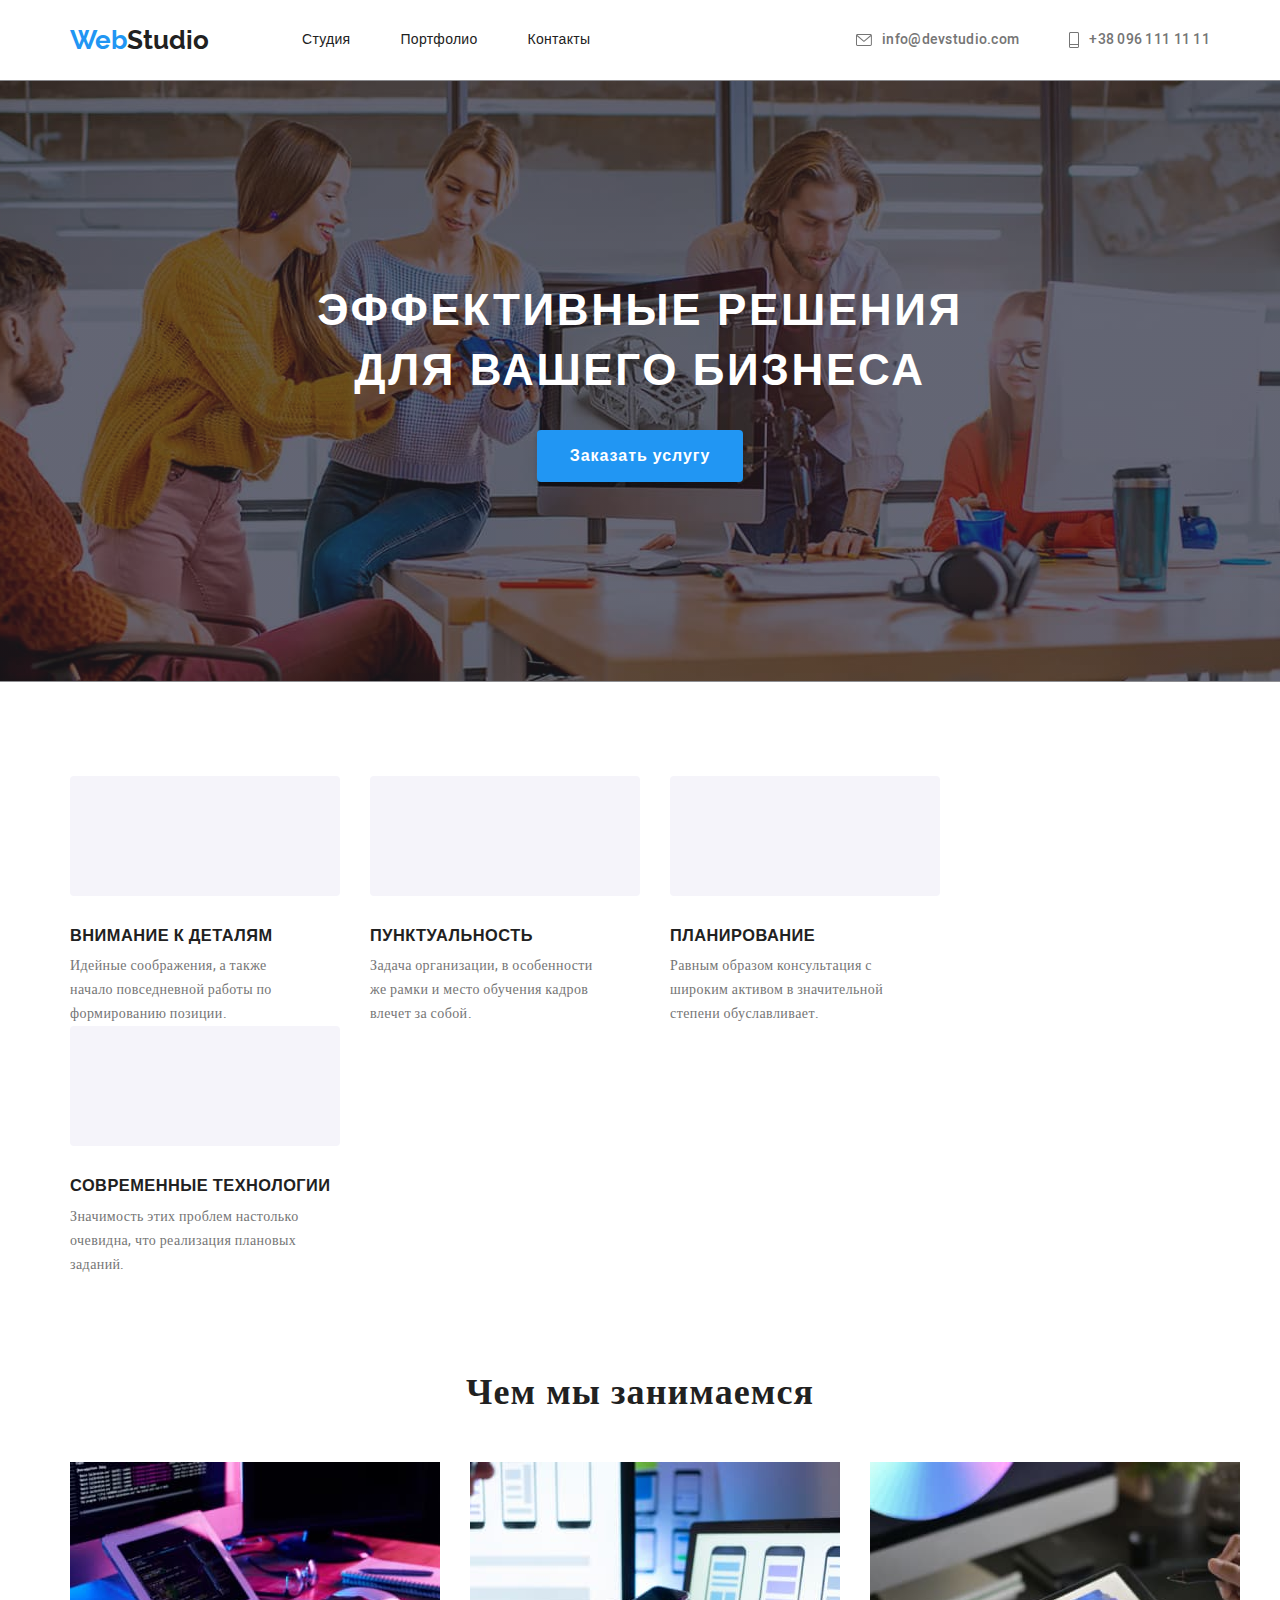
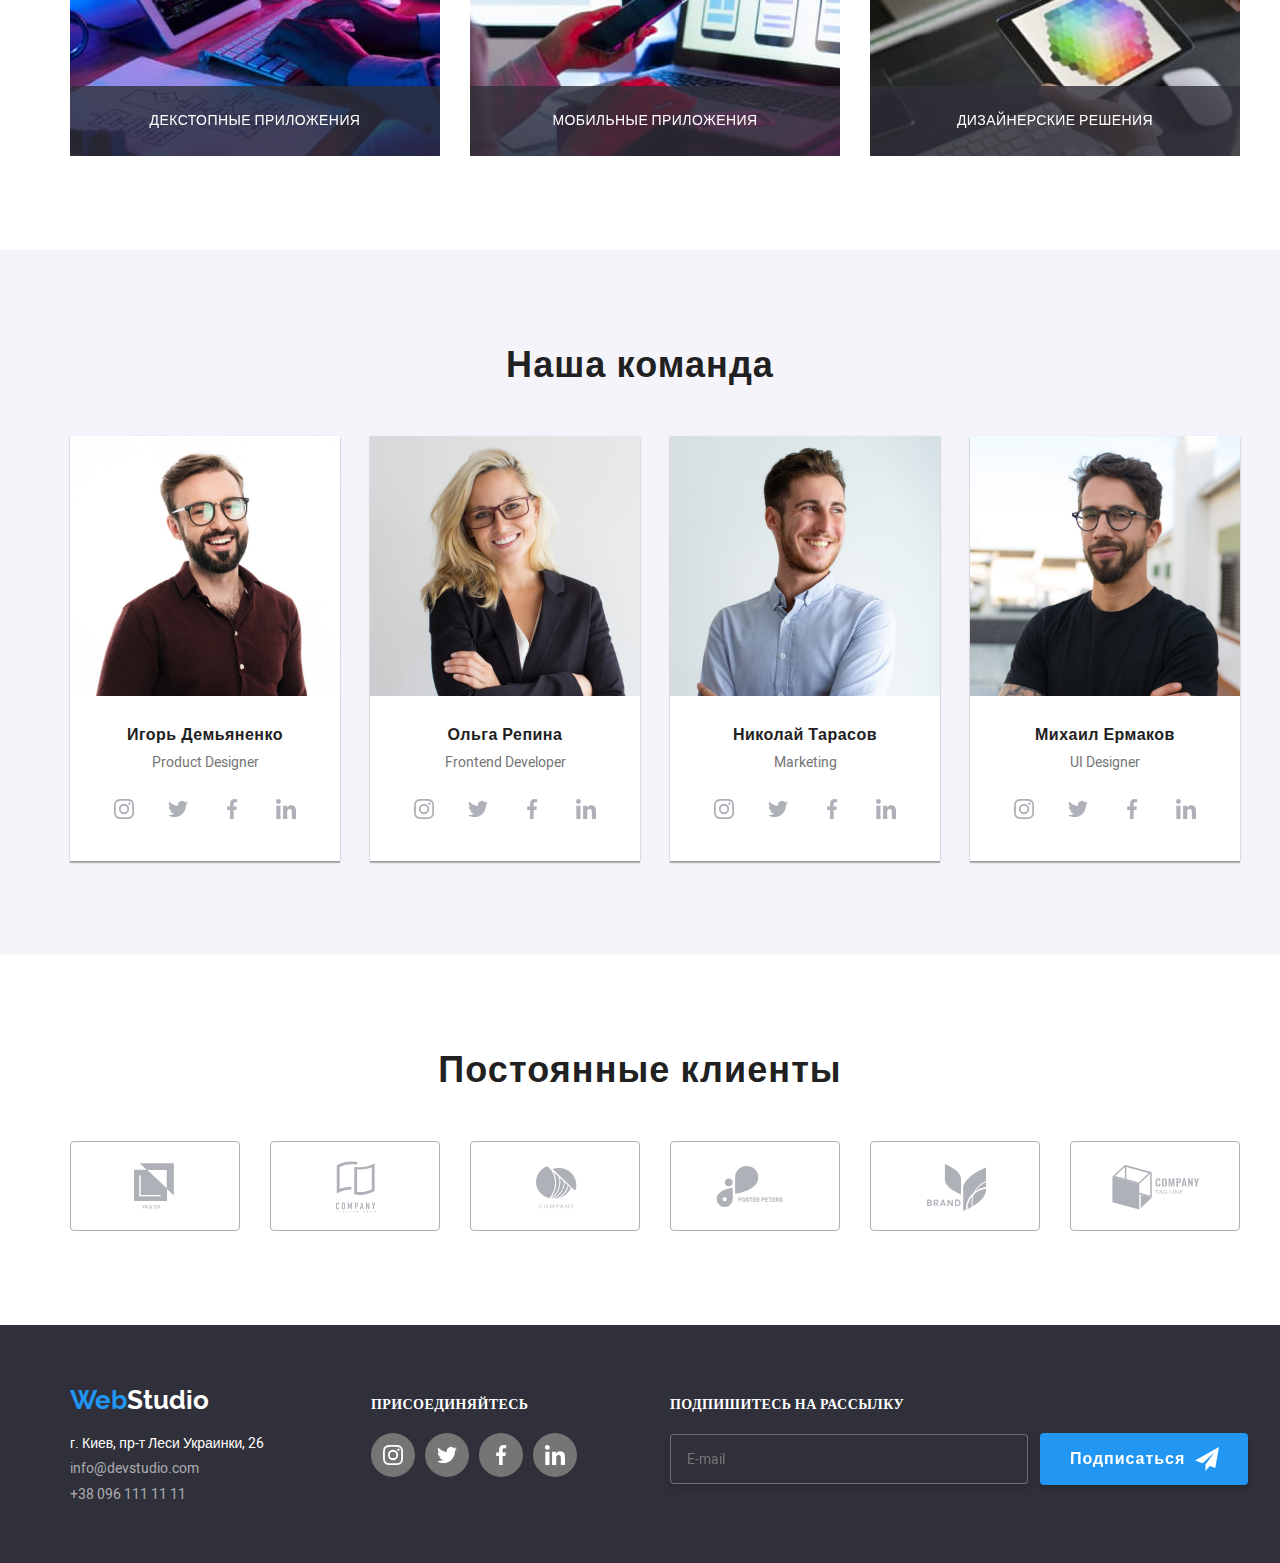
==== commit d42e500f: "3 sass" ====
--- a/index.html
+++ b/index.html
@@ -123,14 +123,9 @@
                                                 <a href="" class="checkbox-text">Условия договора</a>
                                             </span>
                                         </label>
-                                    </div>
-                                   
-                                                    
+                                    </div>                   
                                     <button class="btn-hero" type="submit">Отправить</button>
-                            
-                            
                                 </form>
-
                             </div>
                         </div>
             </section>
--- a/css/main.min.css
+++ b/css/main.min.css
@@ -3,5 +3,5 @@
  Consolas,  'Liberation Mono',  Menlo,- monospace;font-size:1em}small{font-size:80%}sub,sup{font-size:75%;line-height:0;position:relative;vertical-align:baseline}sub{bottom:-0.25em}sup{top:-0.5em}table{text-indent:0;border-color:inherit}button,input,optgroup,select,textarea{font-family:inherit;font-size:100%;line-height:1.15;margin:0}button,select{text-transform:none}button,[type='button'],[type='reset'],[type='submit']{-webkit-appearance:button}::-moz-focus-inner{border-style:none;padding:0}:-moz-focusring{outline:1px dotted ButtonText}:-moz-ui-invalid{box-shadow:none}legend{padding:0}progress{vertical-align:baseline}::-webkit-inner-spin-button,::-webkit-outer-spin-button{height:auto}[type='search']{-webkit-appearance:textfield;outline-offset:-2px}::-webkit-search-decoration{-webkit-appearance:none}::-webkit-file-upload-button{-webkit-appearance:button;font:inherit}summary{display:list-item}@font-face{font-family:'Raleway';src:url("../../fonts/Raleway Bold.woff");font-weight:700;font-style:normal;font-stretch:normal;unicode-range:U+0020-2044}@font-face{font-family:'Roboto400';src:url("../../fonts/Roboto.woff");font-weight:400;font-style:normal;font-stretch:normal;unicode-range:U+0020-2044}@font-face{font-family:'Roboto500';src:url("../../fonts/Roboto Medium.woff");font-weight:500;font-style:normal;font-stretch:normal;unicode-range:U+0020-2044}@font-face{font-family:'Roboto700';src:url("../../fonts/Roboto Bold.woff");font-weight:700;font-style:normal;font-stretch:normal;unicode-range:U+0020-2044}@font-face{font-family:'Roboto900';src:url("../../fonts/Roboto Black.woff");font-weight:900;font-style:normal;font-stretch:normal;unicode-range:U+0020-2044}body{font-family:"Roboto400",sans-serif;color:#757575;background-color:#fff;text-decoration:none;font-size:14px}*{margin:0;padding:0}ul{list-style-type:none}li{display:list-item}.list{padding:0;margin:0;list-style:none}.title{color:#212121}a:hover,a:focus{color:#2196F3}a{text-decoration:none;color:#212121}.h2-invis{display:none}.container.jobs-img{padding-bottom:94px}.title.h2{font-family:"Roboto700";font-size:36px;line-height:42px;text-align:center;letter-spacing:0.03em;margin-bottom:50px;color:#212121}.container{width:1170px;padding-left:15px;padding-right:15px;margin-left:auto;margin-right:auto}.form-close{width:16px;height:16px}.form-p{font-family:"Roboto700";font-size:20px;line-height:1.15;text-align:center;letter-spacing:0.03em;color:#212121;padding-bottom:30px}.form{display:-webkit-box;display:-ms-flexbox;display:flex;-webkit-box-orient:vertical;-webkit-box-direction:normal;-ms-flex-direction:column;flex-direction:column;-webkit-box-sizing:border-box;box-sizing:border-box}.form-field{display:block;position:relative;margin-bottom:28px}.form-input{width:100%;-webkit-box-sizing:border-box;box-sizing:border-box;margin:0;padding:12px 0 12px 42px;font:inherit;border-radius:4px;border:1px solid rgba(33,33,33,0.2)}.form-span{position:absolute;display:inline-block;top:-16px;left:0;font-family:"Roboto400";font-size:12px;line-height:1.16;letter-spacing:0.01em}.person-black,.phone-black,.email-black{width:18px;height:18px;position:absolute;top:50%;left:15px;-webkit-transform:translateY(-50%);transform:translateY(-50%);display:inline-block}.form-input:focus{-webkit-transition-duration:250ms;transition-duration:250ms;-webkit-transition-delay:cubic-bezier(0.4, 0, 0.2, 1);transition-delay:cubic-bezier(0.4, 0, 0.2, 1);border-color:#2196F3;outline:transparent}.form-input:focus ~ .form-icon{-webkit-transition-duration:250ms;transition-duration:250ms;-webkit-transition-delay:cubic-bezier(0.4, 0, 0.2, 1);transition-delay:cubic-bezier(0.4, 0, 0.2, 1);fill:#2196F3}.form-comment{padding:12px 16px}.form .btn-hero{position:absolute;min-width:200px;top:50%;left:50%;-webkit-transform:translate(-50%, 240px);transform:translate(-50%, 240px)}.form .btn-hero:hover,.form .btn-hero:focus{cursor:pointer;background:#188CE8;-webkit-transition-duration:250ms;transition-duration:250ms;-webkit-transition-delay:cubic-bezier(0.4, 0, 0.2, 1);transition-delay:cubic-bezier(0.4, 0, 0.2, 1)}.checkbox{position:absolute;width:1px;height:1px;margin:-1px;border:0;padding:0;clip:rect(0 0 0 0);overflow:hidden}.checkbox-lable{display:-webkit-box;display:-ms-flexbox;display:flex;-webkit-box-align:center;-ms-flex-align:center;align-items:center}.checkbox-text{border-bottom:1px solid #2196F3;color:#2196F3}.checkbox-icon{display:inline-block;width:16px;height:15px;margin-right:8px;border:2px solid #212121;border-radius:4px}.checkbox:checked+.checkbox-icon{background-color:#2196F3;background-image:url(../images/decoration/icon-check-on.svg);background-size:contain;background-origin:border-box;border-color:#2196F3;-webkit-transition-duration:250ms;transition-duration:250ms;-webkit-transition-delay:cubic-bezier(0.4, 0, 0.2, 1);transition-delay:cubic-bezier(0.4, 0, 0.2, 1);transition-duration:250ms;transition-delay:cubic-bezier(0.4, 0, 0.2, 1)}.checkbox:focus+.checkbox-icon{background-image:url(../images/decoration/check.svg);-webkit-transition-duration:250ms;transition-duration:250ms;-webkit-transition-delay:cubic-bezier(0.4, 0, 0.2, 1);transition-delay:cubic-bezier(0.4, 0, 0.2, 1)}.checkbox:focus:checked+.checkbox-icon{background-image:url(../images/decoration/icon-check-on.svg);background-color:#2196F3;-webkit-transition-duration:250ms;transition-duration:250ms;-webkit-transition-delay:cubic-bezier(0.4, 0, 0.2, 1);transition-delay:cubic-bezier(0.4, 0, 0.2, 1)}.checkbox-lable{padding-bottom:30px}.logo{color:#2196F3;font-family:"Raleway",sans-serif;font-size:26px;line-height:1.19}.header-logo{margin-right:93px}.logo-secondary{color:#fff}.buttons{display:-webkit-box;display:-ms-flexbox;display:flex;-webkit-box-pack:center;-ms-flex-pack:center;justify-content:center;padding-bottom:50px}.projects{display:-webkit-box;display:-ms-flexbox;display:flex;-ms-flex-wrap:wrap;flex-wrap:wrap}.projects-list{display:block;width:370px;margin-right:30px;margin-bottom:30px}.projects-list .projects-link{display:block}.projects-list .projects-link:hover,.projects-list .projects-link:focus{-webkit-box-shadow:0px 1px 1px rgba(0,0,0,0.12),0px 4px 4px rgba(0,0,0,0.06),1px 4px 6px rgba(0,0,0,0.16);box-shadow:0px 1px 1px rgba(0,0,0,0.12),0px 4px 4px rgba(0,0,0,0.06),1px 4px 6px rgba(0,0,0,0.16);-webkit-transition-duration:250ms;transition-duration:250ms;-webkit-transition-delay:cubic-bezier(0.4, 0, 0.2, 1);transition-delay:cubic-bezier(0.4, 0, 0.2, 1)}.projects-list:nth-last-child(-n+3){margin-bottom:0}.projects-list:nth-child(3n){margin-right:0}.projects-div{padding:20px 24px;border-left:1px solid #eee;border-right:1px solid #eee;border-bottom:1px solid #eee}.projects-overlay{position:relative;overflow:hidden}.projects-text{display:inline-block;position:absolute;font-family:"Roboto400";font-size:18px;line-height:1.56;letter-spacing:0.03em;padding:63px 24px;color:#fff;bottom:0;left:0;-webkit-transform:translateY(100%);transform:translateY(100%);background-color:rgba(33,150,243,0.9);-webkit-transition:-webkit-transform 250ms cubic-bezier(0.4, 0, 0.2, 1);transition:-webkit-transform 250ms cubic-bezier(0.4, 0, 0.2, 1);transition:transform 250ms cubic-bezier(0.4, 0, 0.2, 1);transition:transform 250ms cubic-bezier(0.4, 0, 0.2, 1), -webkit-transform 250ms cubic-bezier(0.4, 0, 0.2, 1)}.overlay{position:relative}.projects-link:hover .projects-text,.projects-link:focus .projects-text{-webkit-transform:translateY(0);transform:translateY(0);-webkit-transition-duration:250ms;transition-duration:250ms;-webkit-transition-delay:cubic-bezier(0.4, 0, 0.2, 1);transition-delay:cubic-bezier(0.4, 0, 0.2, 1)}.projects .title{font-family:"Roboto700";font-size:18px;line-height:2;letter-spacing:0.06em;padding-bottom:4px}.projects .portfolio-jobs{font-family:"Roboto400";font-size:16px;line-height:1.87;letter-spacing:0.03em;color:#757575}.social-icon{display:block;-webkit-box-pack:center;-ms-flex-pack:center;justify-content:center;-webkit-box-align:center;-ms-flex-align:center;align-items:center}.social-link{display:-webkit-box;display:-ms-flexbox;display:flex;-webkit-box-pack:center;-ms-flex-pack:center;justify-content:center;-webkit-box-align:center;-ms-flex-align:center;align-items:center;width:44px;height:44px;border-radius:50%}.logo-icon{display:block;width:20px;height:20px;fill:#afb1b8}.social-link:hover,.social-link:focus{background-color:#2196F3;-webkit-transition-duration:250ms;transition-duration:250ms;-webkit-transition-delay:cubic-bezier(0.4, 0, 0.2, 1);transition-delay:cubic-bezier(0.4, 0, 0.2, 1)}.social-link:hover .logo-icon,.social-link:focus .logo-icon{fill:#fff;-webkit-transition-duration:250ms;transition-duration:250ms;-webkit-transition-delay:cubic-bezier(0.4, 0, 0.2, 1);transition-delay:cubic-bezier(0.4, 0, 0.2, 1)}.btn-hero{display:inline-block;color:#fff;background-color:#2196F3;border-radius:4px;border:1px solid transparent;min-width:200px;font-size:16px;font-weight:700;line-height:1.88;letter-spacing:0.06em;padding:10px 32px;-webkit-box-align:center;-ms-flex-align:center;align-items:center;text-align:center;-webkit-box-shadow:0px 4px 4px rgba(0,0,0,0.15);box-shadow:0px 4px 4px rgba(0,0,0,0.15)}.btn-hero:hover,.btn-hero:focus{color:#fff;cursor:pointer}.btn{display:inline-block;font-family:"Roboto700";font-size:16px;line-height:162%;letter-spacing:0.03em;padding:6px 22px;border:1px solid transparent;border-radius:4px;min-width:73px}.buttons-list:not(:last-child){margin-right:8px}.btn:hover,.btn:focus{color:#fff;background-color:#2196F3;outline:none;-webkit-transition-duration:250ms;transition-duration:250ms;-webkit-transition-delay:cubic-bezier(0.4, 0, 0.2, 1);transition-delay:cubic-bezier(0.4, 0, 0.2, 1)}.btn-footer{display:-webkit-box;display:-ms-flexbox;display:flex;-webkit-box-align:center;-ms-flex-align:center;align-items:center;text-align:center;color:#fff;background-color:#2196F3;border-radius:4px;border:1px solid transparent;font-size:16px;font-weight:700;line-height:1.88;letter-spacing:0.06em;padding:10px 28px 10px 29px;-webkit-box-shadow:0px 4px 4px rgba(0,0,0,0.15);box-shadow:0px 4px 4px rgba(0,0,0,0.15)}.btn-footer:hover,.btn-footer:focus{cursor:pointer;-webkit-transition-duration:250ms;transition-duration:250ms;-webkit-transition-delay:cubic-bezier(0.4, 0, 0.2, 1);transition-delay:cubic-bezier(0.4, 0, 0.2, 1)}.header{background-color:#fff}.main-nav{display:-webkit-box;display:-ms-flexbox;display:flex;-webkit-box-align:center;-ms-flex-align:center;align-items:center}.site-nav{display:-webkit-box;display:-ms-flexbox;display:flex}.site-nav .link:hover,.site-nav .link:focus{color:#2196F3;-webkit-transition-duration:250ms;transition-duration:250ms;-webkit-transition-delay:cubic-bezier(0.4, 0, 0.2, 1);transition-delay:cubic-bezier(0.4, 0, 0.2, 1)}.site-nav .link,.auth-nav .link{display:block;font-family:"Roboto500";line-height:1.14;letter-spacing:0.02em;padding-top:32px;padding-bottom:32px;color:#212121;position:relative}.link::after{content:'';display:block;width:100%;height:5px;background-color:#2196F3;position:absolute;left:0;bottom:0;-webkit-transform:scaleX(0);transform:scaleX(0);-webkit-transition:-webkit-transform 250ms cubic-bezier(0.4, 0, 0.2, 1);transition:-webkit-transform 250ms cubic-bezier(0.4, 0, 0.2, 1);transition:transform 250ms cubic-bezier(0.4, 0, 0.2, 1);transition:transform 250ms cubic-bezier(0.4, 0, 0.2, 1), -webkit-transform 250ms cubic-bezier(0.4, 0, 0.2, 1);border-radius:2px}.site-nav .link:hover::after{-webkit-transform:scaleX(1);transform:scaleX(1)}.item{margin-right:50px}.envelope-icon{padding:0;border:none;width:16px;height:12px;margin-right:10px}.vector-icon{padding:0;border:none;width:10px;height:16px;margin-right:10px}.item.envelope,.item.vector{fill:#757575}.item:last-child{margin-right:0}.auth-nav{display:-webkit-box;display:-ms-flexbox;display:flex;margin-left:auto;color:#757575}.item .link{display:-webkit-box;display:-ms-flexbox;display:flex;-webkit-box-align:center;-ms-flex-align:center;align-items:center}.auth-nav .link{color:#757575}.auth-nav .link,.auth-nav .envelope-icon,.auth-nav .vector-icon{-webkit-transition-duration:250ms;transition-duration:250ms;-webkit-transition-delay:cubic-bezier(0.4, 0, 0.2, 1);transition-delay:cubic-bezier(0.4, 0, 0.2, 1)}.auth-nav .link:hover .envelope-icon,.auth-nav .link:focus .envelope-icon,.auth-nav .link:hover .vector-icon,.auth-nav .link:focus .vector-icon,.auth-nav .link:hover,.auth-nav .link:focus{color:#2196F3;fill:#2196F3}.hero-page{max-width:1600px;margin-left:auto;margin-right:auto;background-color:#c4c4c4;background-image:-webkit-gradient(linear, left top, right top, from(rgba(47,48,58,0.4)), to(rgba(47,48,58,0.4))),url(../images/decoration/bcgfon.jpg);background-image:linear-gradient(to right, rgba(47,48,58,0.4), rgba(47,48,58,0.4)),url(../images/decoration/bcgfon.jpg);background-repeat:no-repeat;background-position:center;text-align:center;padding-bottom:200px;padding-top:200px}.hero{font-family:"Roboto900";font-size:44px;line-height:136%;color:#fff;letter-spacing:0.06em;text-transform:uppercase;padding-bottom:30px}.backdrop{position:fixed;top:0;left:0;width:100%;height:100%;background:rgba(0,0,0,0.2);opacity:1;-webkit-transition:opacity 250ms cubic-bezier(0.4, 0, 0.2, 1);transition:opacity 250ms cubic-bezier(0.4, 0, 0.2, 1)}.backdrop.is-hidden{opacity:0;pointer-events:none}.modal{position:absolute;top:50%;left:50%;width:528px;height:581px;background-color:#fff;-webkit-transform:translate(-50%, -50%);transform:translate(-50%, -50%);padding:40px}.close-button{display:-webkit-box;display:-ms-flexbox;display:flex;-webkit-box-pack:center;-ms-flex-pack:center;justify-content:center;-webkit-box-align:center;-ms-flex-align:center;align-items:center;width:30px;height:30px;position:absolute;top:8px;right:8px;border:1px solid rgba(0,0,0,0.1);-webkit-box-sizing:border-box;box-sizing:border-box;background-color:#fff;border:1px solid rgba(0,0,0,0.1);border-radius:50%}.close-button:hover .form-close,.close-button:focus .form-close{fill:#2196F3;-webkit-transition-duration:250ms;transition-duration:250ms;-webkit-transition-delay:cubic-bezier(0.4, 0, 0.2, 1);transition-delay:cubic-bezier(0.4, 0, 0.2, 1)}.our-jobs{padding-top:94px;padding-bottom:94px}.jobs-img .title,.team>h2{font-family:"Roboto700";font-size:36px;line-height:1.16;letter-spacing:0.03em}.pictures{display:-webkit-box;display:-ms-flexbox;display:flex}.pictures img{margin-right:30px;display:block}.card{position:relative}.card-text{display:-webkit-box;display:-ms-flexbox;display:flex;width:370px;height:70px;font-family:"Roboto700";font-size:14px;line-height:1.14;-webkit-box-pack:center;-ms-flex-pack:center;justify-content:center;-webkit-box-align:center;-ms-flex-align:center;align-items:center;letter-spacing:0.03em;text-transform:uppercase;color:#fff;background-color:rgba(47,48,58,0.8);position:absolute;bottom:0;left:0}.pictures img:last-child{margin-right:0}.title.works{margin-bottom:10px}.features{display:-webkit-box;display:-ms-flexbox;display:flex;-ms-flex-wrap:wrap;flex-wrap:wrap}.features>.item{margin-right:30px}.features .title{font-family:"Roboto700";line-height:1.14;letter-spacing:0.03em;text-transform:uppercase}.features p{font-family:"Roboto400";line-height:1.71;letter-spacing:0.03em}.features-list{margin-right:30px;width:270px}.features-list:last-child{margin-right:0}.features-icon{display:block;height:120px;margin-bottom:30px;background:#F5F4FA;border-radius:4px}.antenna-icon,.clock-icon,.diagram-icon,.astronaut-icon{width:70px;height:70px;padding:25px 100px}.bcg-our-team{background-color:#F5F4FA}.container.our-team{background-color:#F5F4FA;padding-top:94px;padding-bottom:94px}.team-list{background-color:#fff;margin-right:30px;text-align:center;-webkit-box-shadow:0px 1px 3px rgba(0,0,0,0.12),0px 1px 1px rgba(0,0,0,0.14),0px 2px 1px rgba(0,0,0,0.2);box-shadow:0px 1px 3px rgba(0,0,0,0.12),0px 1px 1px rgba(0,0,0,0.14),0px 2px 1px rgba(0,0,0,0.2)}.team-list:last-child{margin-right:0}.workers>img{margin-bottom:30px;display:block}.title.name{font-family:"Roboto500";font-size:16px;line-height:1.18;letter-spacing:0.03em;margin-bottom:10px}.workers-prof{margin-bottom:16px}.social-list{display:-webkit-box;display:-ms-flexbox;display:flex;padding:0 32px 30px}.social-icon:not(:last-child){margin-right:10px}.footer{background-color:#2F303A;padding-top:60px;padding-bottom:60px}.logo-footer{display:-webkit-box;display:-ms-flexbox;display:flex;-webkit-box-pack:justify;-ms-flex-pack:justify;justify-content:space-between}.logo-div{margin-bottom:20px}.footer .link{color:rgba(255,255,255,0.6)}.footer-p{margin-bottom:9px;color:#fff;width:231px}.footer-p:last-child{margin-bottom:0}.footer .link:hover,.footer .link:focus{color:#2196F3;-webkit-transition-duration:250ms;transition-duration:250ms;-webkit-transition-delay:cubic-bezier(0.4, 0, 0.2, 1);transition-delay:cubic-bezier(0.4, 0, 0.2, 1)}.footer-block{padding-bottom:0;margin-bottom:0;padding-right:70px}.footer-h3{font-family:"Roboto700";font-size:14px;line-height:1.14;letter-spacing:0.03em;text-transform:uppercase;color:#fff;margin-bottom:20px;padding-top:12px}.footer-social .social-icon{margin-bottom:0}.menu{padding:0;margin:0;list-style:none;display:-webkit-box;display:-ms-flexbox;display:flex}.menu-item{margin-right:15px;outline:2px solid tomato}.menu-link{display:block;padding:10px 20px;text-decoration:none;background-color:teal;color:#fff}.static-clients{padding-top:94px;padding-bottom:94px}.clients-list{display:-webkit-box;display:-ms-flexbox;display:flex}.client{width:170px;height:90px;border:1px solid #AFB1B8;border-radius:4px;margin-right:30px;-webkit-box-sizing:border-box;box-sizing:border-box}.client-link{display:-webkit-box;display:-ms-flexbox;display:flex;width:170px;height:90px;-webkit-box-align:center;-ms-flex-align:center;align-items:center;-webkit-box-pack:center;-ms-flex-pack:center;justify-content:center}.client:last-child{margin-right:0}.logo{fill:#afb1b8}.client:hover .logo,.client:focus .logo{fill:#2196F3;-webkit-transition-duration:250ms;transition-duration:250ms;-webkit-transition-delay:cubic-bezier(0.4, 0, 0.2, 1);transition-delay:cubic-bezier(0.4, 0, 0.2, 1)}.client:hover,.client:focus{border-color:#2196F3;-webkit-transition-duration:250ms;transition-duration:250ms;-webkit-transition-delay:cubic-bezier(0.4, 0, 0.2, 1);transition-delay:cubic-bezier(0.4, 0, 0.2, 1)}.footer-shared{display:-webkit-box;display:-ms-flexbox;display:flex;-webkit-box-orient:vertical;-webkit-box-direction:normal;-ms-flex-direction:column;flex-direction:column;padding-left:93px}.footer-distribution{display:-webkit-box;display:-ms-flexbox;display:flex;-webkit-box-align:center;-ms-flex-align:center;align-items:center}.footer-input{background-color:#2F303A;width:358px;height:50px;border-radius:4px;border:1px solid rgba(255,255,255,0.3);-webkit-box-sizing:border-box;box-sizing:border-box;-webkit-filter:drop-shadow(0px 4px 4px rgba(0,0,0,0.15));filter:drop-shadow(0px 4px 4px rgba(0,0,0,0.15));padding:15px 16px}.footer-distribution .btn-footer{margin-left:12px}.footer-distribution .footer-svg{margin-left:10px}.footer-distribution{position:relative}.footer-social .social-list{padding:0;margin:0}.footer-social .social-link{background-color:#757575}.footer-social .logo-icon{fill:#fff}.footer-social .social-link:hover,.footer-social .social-link:focus{background-color:#2196F3}
+ monospace;font-size:1em}small{font-size:80%}sub,sup{font-size:75%;line-height:0;position:relative;vertical-align:baseline}sub{bottom:-0.25em}sup{top:-0.5em}table{text-indent:0;border-color:inherit}button,input,optgroup,select,textarea{font-family:inherit;font-size:100%;line-height:1.15;margin:0}button,select{text-transform:none}button,[type='button'],[type='reset'],[type='submit']{-webkit-appearance:button}::-moz-focus-inner{border-style:none;padding:0}:-moz-focusring{outline:1px dotted ButtonText}:-moz-ui-invalid{box-shadow:none}legend{padding:0}progress{vertical-align:baseline}::-webkit-inner-spin-button,::-webkit-outer-spin-button{height:auto}[type='search']{-webkit-appearance:textfield;outline-offset:-2px}::-webkit-search-decoration{-webkit-appearance:none}::-webkit-file-upload-button{-webkit-appearance:button;font:inherit}summary{display:list-item}@font-face{font-family:'Raleway';src:url("../../fonts/Raleway Bold.woff");font-weight:700;font-style:normal;font-stretch:normal;unicode-range:U+0020-2044}@font-face{font-family:'Roboto400';src:url("../../fonts/Roboto.woff");font-weight:400;font-style:normal;font-stretch:normal;unicode-range:U+0020-2044}@font-face{font-family:'Roboto500';src:url("../../fonts/Roboto Medium.woff");font-weight:500;font-style:normal;font-stretch:normal;unicode-range:U+0020-2044}@font-face{font-family:'Roboto700';src:url("../../fonts/Roboto Bold.woff");font-weight:700;font-style:normal;font-stretch:normal;unicode-range:U+0020-2044}@font-face{font-family:'Roboto900';src:url("../../fonts/Roboto Black.woff");font-weight:900;font-style:normal;font-stretch:normal;unicode-range:U+0020-2044}body{font-family:"Roboto400",sans-serif;color:#757575;background-color:#fff;text-decoration:none;font-size:14px}*{margin:0;padding:0}ul{list-style-type:none}li{display:list-item}.list{padding:0;margin:0;list-style:none}.title{color:#212121}a{text-decoration:none;color:#212121}a:hover,a:focus{color:#2196F3}.h2-invis{display:none}.container.jobs-img{padding-bottom:94px}.title.h2{font-family:"Roboto700",sans-serif;font-size:36px;line-height:42px;text-align:center;letter-spacing:0.03em;margin-bottom:50px;color:#212121}.container{width:1170px;padding-left:15px;padding-right:15px;margin-left:auto;margin-right:auto}.form{display:-webkit-box;display:-ms-flexbox;display:flex;-webkit-box-orient:vertical;-webkit-box-direction:normal;-ms-flex-direction:column;flex-direction:column;-webkit-box-sizing:border-box;box-sizing:border-box}.form-close{width:16px;height:16px}.form-p{font-family:"Roboto700",sans-serif;font-size:20px;line-height:1.15;text-align:center;letter-spacing:0.03em;color:#212121;padding-bottom:30px}.form-field{display:block;position:relative;margin-bottom:28px}.form-input{width:100%;-webkit-box-sizing:border-box;box-sizing:border-box;margin:0;padding:12px 0 12px 42px;font:inherit;border-radius:4px;border:1px solid rgba(33,33,33,0.2)}.form-input:focus{-webkit-transition-duration:250ms;transition-duration:250ms;-webkit-transition-delay:cubic-bezier(0.4, 0, 0.2, 1);transition-delay:cubic-bezier(0.4, 0, 0.2, 1);border-color:#2196F3;outline:transparent}.form-span{position:absolute;display:inline-block;top:-16px;left:0;font-family:"Roboto400",sans-serif;font-size:12px;line-height:1.16;letter-spacing:0.01em}.form-comment{padding:12px 16px}.person-black,.phone-black,.email-black{width:18px;height:18px;position:absolute;top:50%;left:15px;-webkit-transform:translateY(-50%);transform:translateY(-50%);display:inline-block}.form-input:focus ~ .form-icon{-webkit-transition-duration:250ms;transition-duration:250ms;-webkit-transition-delay:cubic-bezier(0.4, 0, 0.2, 1);transition-delay:cubic-bezier(0.4, 0, 0.2, 1);fill:#2196F3}.form .btn-hero{position:absolute;min-width:200px;top:50%;left:50%;-webkit-transform:translate(-50%, 240px);transform:translate(-50%, 240px)}.form .btn-hero:hover,.form .btn-hero:focus{cursor:pointer;background:#188CE8;-webkit-transition-duration:250ms;transition-duration:250ms;-webkit-transition-delay:cubic-bezier(0.4, 0, 0.2, 1);transition-delay:cubic-bezier(0.4, 0, 0.2, 1)}.checkbox{position:absolute;width:1px;height:1px;margin:-1px;border:0;padding:0;clip:rect(0 0 0 0);overflow:hidden}.checkbox-lable{display:-webkit-box;display:-ms-flexbox;display:flex;-webkit-box-align:center;-ms-flex-align:center;align-items:center}.checkbox-text{border-bottom:1px solid #2196F3;color:#2196F3}.checkbox-icon{display:inline-block;width:16px;height:15px;margin-right:8px;border:2px solid #212121;border-radius:4px}.checkbox-lable{padding-bottom:30px}.checkbox:checked+.checkbox-icon{background-color:#2196F3;background-image:url(../images/decoration/icon-check-on.svg);background-size:contain;background-origin:border-box;border-color:#2196F3;-webkit-transition-duration:250ms;transition-duration:250ms;-webkit-transition-delay:cubic-bezier(0.4, 0, 0.2, 1);transition-delay:cubic-bezier(0.4, 0, 0.2, 1);transition-duration:250ms;transition-delay:cubic-bezier(0.4, 0, 0.2, 1)}.checkbox:focus+.checkbox-icon{background-image:url(../images/decoration/check.svg);-webkit-transition-duration:250ms;transition-duration:250ms;-webkit-transition-delay:cubic-bezier(0.4, 0, 0.2, 1);transition-delay:cubic-bezier(0.4, 0, 0.2, 1)}.checkbox:focus:checked+.checkbox-icon{background-image:url(../images/decoration/icon-check-on.svg);background-color:#2196F3;-webkit-transition-duration:250ms;transition-duration:250ms;-webkit-transition-delay:cubic-bezier(0.4, 0, 0.2, 1);transition-delay:cubic-bezier(0.4, 0, 0.2, 1)}.logo{color:#2196F3;font-family:"Raleway",sans-serif;font-size:26px;line-height:1.19}.logo-secondary{color:#fff}.header-logo{margin-right:93px}.buttons{display:-webkit-box;display:-ms-flexbox;display:flex;-webkit-box-pack:center;-ms-flex-pack:center;justify-content:center;padding-bottom:50px}.projects{display:-webkit-box;display:-ms-flexbox;display:flex;-ms-flex-wrap:wrap;flex-wrap:wrap}.projects-list{display:block;width:370px;margin-right:30px;margin-bottom:30px}.projects-div{padding:20px 24px;border-left:1px solid #eee;border-right:1px solid #eee;border-bottom:1px solid #eee}.projects-overlay{position:relative;overflow:hidden}.projects-text{display:inline-block;position:absolute;font-family:"Roboto400",sans-serif;font-size:18px;line-height:1.56;letter-spacing:0.03em;padding:63px 24px;color:#fff;bottom:0;left:0;-webkit-transform:translateY(100%);transform:translateY(100%);background-color:rgba(33,150,243,0.9);-webkit-transition:-webkit-transform 250ms cubic-bezier(0.4, 0, 0.2, 1);transition:-webkit-transform 250ms cubic-bezier(0.4, 0, 0.2, 1);transition:transform 250ms cubic-bezier(0.4, 0, 0.2, 1);transition:transform 250ms cubic-bezier(0.4, 0, 0.2, 1), -webkit-transform 250ms cubic-bezier(0.4, 0, 0.2, 1)}.projects .title{font-family:"Roboto700";font-size:18px;line-height:2;letter-spacing:0.06em;padding-bottom:4px}.projects .portfolio-jobs{font-family:"Roboto400";font-size:16px;line-height:1.87;letter-spacing:0.03em;color:#757575}.projects-list .projects-link{display:block}.projects-list .projects-link:hover,.projects-list .projects-link:focus{-webkit-box-shadow:0px 1px 1px rgba(0,0,0,0.12),0px 4px 4px rgba(0,0,0,0.06),1px 4px 6px rgba(0,0,0,0.16);box-shadow:0px 1px 1px rgba(0,0,0,0.12),0px 4px 4px rgba(0,0,0,0.06),1px 4px 6px rgba(0,0,0,0.16);-webkit-transition-duration:250ms;transition-duration:250ms;-webkit-transition-delay:cubic-bezier(0.4, 0, 0.2, 1);transition-delay:cubic-bezier(0.4, 0, 0.2, 1)}.projects-list:nth-last-child(-n+3){margin-bottom:0}.projects-list:nth-child(3n){margin-right:0}.overlay{position:relative}.projects-link:hover .projects-text,.projects-link:focus .projects-text{-webkit-transform:translateY(0);transform:translateY(0);-webkit-transition-duration:250ms;transition-duration:250ms;-webkit-transition-delay:cubic-bezier(0.4, 0, 0.2, 1);transition-delay:cubic-bezier(0.4, 0, 0.2, 1)}.social-icon{display:block;-webkit-box-pack:center;-ms-flex-pack:center;justify-content:center;-webkit-box-align:center;-ms-flex-align:center;align-items:center}.social-link{display:-webkit-box;display:-ms-flexbox;display:flex;-webkit-box-pack:center;-ms-flex-pack:center;justify-content:center;-webkit-box-align:center;-ms-flex-align:center;align-items:center;width:44px;height:44px;border-radius:50%}.social-link:hover,.social-link:focus{background-color:#2196F3;-webkit-transition-duration:250ms;transition-duration:250ms;-webkit-transition-delay:cubic-bezier(0.4, 0, 0.2, 1);transition-delay:cubic-bezier(0.4, 0, 0.2, 1)}.social-link:hover .logo-icon,.social-link:focus .logo-icon{fill:#fff;-webkit-transition-duration:250ms;transition-duration:250ms;-webkit-transition-delay:cubic-bezier(0.4, 0, 0.2, 1);transition-delay:cubic-bezier(0.4, 0, 0.2, 1)}.logo-icon{display:block;width:20px;height:20px;fill:#afb1b8}.btn-hero{display:inline-block;color:#fff;background-color:#2196F3;border-radius:4px;border:1px solid transparent;min-width:200px;font-size:16px;font-weight:700;line-height:1.88;letter-spacing:0.06em;padding:10px 32px;-webkit-box-align:center;-ms-flex-align:center;align-items:center;text-align:center;-webkit-box-shadow:0px 4px 4px rgba(0,0,0,0.15);box-shadow:0px 4px 4px rgba(0,0,0,0.15)}.btn-hero:hover,.btn-hero:focus{color:#fff;cursor:pointer}.btn{display:inline-block;font-family:"Roboto700",sans-serif;font-size:16px;line-height:162%;letter-spacing:0.03em;padding:6px 22px;border:1px solid transparent;border-radius:4px;min-width:73px}.btn:hover,.btn:focus{color:#fff;background-color:#2196F3;outline:none;-webkit-transition-duration:250ms;transition-duration:250ms;-webkit-transition-delay:cubic-bezier(0.4, 0, 0.2, 1);transition-delay:cubic-bezier(0.4, 0, 0.2, 1)}.buttons-list:not(:last-child){margin-right:8px}.btn-footer{display:-webkit-box;display:-ms-flexbox;display:flex;-webkit-box-align:center;-ms-flex-align:center;align-items:center;text-align:center;color:#fff;background-color:#2196F3;border-radius:4px;border:1px solid transparent;font-size:16px;font-weight:700;line-height:1.88;letter-spacing:0.06em;padding:10px 28px 10px 29px;-webkit-box-shadow:0px 4px 4px rgba(0,0,0,0.15);box-shadow:0px 4px 4px rgba(0,0,0,0.15)}.btn-footer:hover,.btn-footer:focus{cursor:pointer;-webkit-transition-duration:250ms;transition-duration:250ms;-webkit-transition-delay:cubic-bezier(0.4, 0, 0.2, 1);transition-delay:cubic-bezier(0.4, 0, 0.2, 1)}.header{background-color:#fff}.main-nav{display:-webkit-box;display:-ms-flexbox;display:flex;-webkit-box-align:center;-ms-flex-align:center;align-items:center}.site-nav{display:-webkit-box;display:-ms-flexbox;display:flex}.site-nav .link:hover,.site-nav .link:focus{color:#2196F3;-webkit-transition-duration:250ms;transition-duration:250ms;-webkit-transition-delay:cubic-bezier(0.4, 0, 0.2, 1);transition-delay:cubic-bezier(0.4, 0, 0.2, 1)}.site-nav .link,.auth-nav .link{display:block;font-family:"Roboto500",sans-serif;line-height:1.14;letter-spacing:0.02em;padding-top:32px;padding-bottom:32px;color:#212121;position:relative}.link::after{content:'';display:block;width:100%;height:5px;background-color:#2196F3;position:absolute;left:0;bottom:0;-webkit-transform:scaleX(0);transform:scaleX(0);-webkit-transition:-webkit-transform 250ms cubic-bezier(0.4, 0, 0.2, 1);transition:-webkit-transform 250ms cubic-bezier(0.4, 0, 0.2, 1);transition:transform 250ms cubic-bezier(0.4, 0, 0.2, 1);transition:transform 250ms cubic-bezier(0.4, 0, 0.2, 1), -webkit-transform 250ms cubic-bezier(0.4, 0, 0.2, 1);border-radius:2px}.site-nav .link:hover::after{-webkit-transform:scaleX(1);transform:scaleX(1)}.item{margin-right:50px}.item:last-child{margin-right:0}.item .link{display:-webkit-box;display:-ms-flexbox;display:flex;-webkit-box-align:center;-ms-flex-align:center;align-items:center}.item.envelope,.item.vector{fill:#757575}.envelope-icon{padding:0;border:none;width:16px;height:12px;margin-right:10px}.vector-icon{padding:0;border:none;width:10px;height:16px;margin-right:10px}.auth-nav{display:-webkit-box;display:-ms-flexbox;display:flex;margin-left:auto;color:#757575}.auth-nav .link{color:#757575}.auth-nav .link,.auth-nav .envelope-icon,.auth-nav .vector-icon{-webkit-transition-duration:250ms;transition-duration:250ms;-webkit-transition-delay:cubic-bezier(0.4, 0, 0.2, 1);transition-delay:cubic-bezier(0.4, 0, 0.2, 1)}.auth-nav .link:hover .envelope-icon,.auth-nav .link:focus .envelope-icon,.auth-nav .link:hover .vector-icon,.auth-nav .link:focus .vector-icon,.auth-nav .link:hover,.auth-nav .link:focus{color:#2196F3;fill:#2196F3}.hero{font-family:"Roboto900",sans-serif;font-size:44px;line-height:136%;color:#fff;letter-spacing:0.06em;text-transform:uppercase;padding-bottom:30px}.hero-page{max-width:1600px;margin-left:auto;margin-right:auto;background-color:#c4c4c4;background-image:-webkit-gradient(linear, left top, right top, from(rgba(47,48,58,0.4)), to(rgba(47,48,58,0.4))),url(../images/decoration/bcgfon.jpg);background-image:linear-gradient(to right, rgba(47,48,58,0.4), rgba(47,48,58,0.4)),url(../images/decoration/bcgfon.jpg);background-repeat:no-repeat;background-position:center;text-align:center;padding-bottom:200px;padding-top:200px}.backdrop{position:fixed;top:0;left:0;width:100%;height:100%;background:rgba(0,0,0,0.2);opacity:1;-webkit-transition:opacity 250ms cubic-bezier(0.4, 0, 0.2, 1);transition:opacity 250ms cubic-bezier(0.4, 0, 0.2, 1)}.backdrop.is-hidden{opacity:0;pointer-events:none}.modal{position:absolute;top:50%;left:50%;width:528px;height:581px;background-color:#fff;-webkit-transform:translate(-50%, -50%);transform:translate(-50%, -50%);padding:40px}.close-button{display:-webkit-box;display:-ms-flexbox;display:flex;-webkit-box-pack:center;-ms-flex-pack:center;justify-content:center;-webkit-box-align:center;-ms-flex-align:center;align-items:center;width:30px;height:30px;position:absolute;top:8px;right:8px;border:1px solid rgba(0,0,0,0.1);-webkit-box-sizing:border-box;box-sizing:border-box;background-color:#fff;border:1px solid rgba(0,0,0,0.1);border-radius:50%}.close-button:hover .form-close,.close-button:focus .form-close{fill:#2196F3;-webkit-transition-duration:250ms;transition-duration:250ms;-webkit-transition-delay:cubic-bezier(0.4, 0, 0.2, 1);transition-delay:cubic-bezier(0.4, 0, 0.2, 1)}.our-jobs{padding-top:94px;padding-bottom:94px}.jobs-img .title,.team>h2{font-family:"Roboto700";font-size:36px;line-height:1.16;letter-spacing:0.03em}.pictures{display:-webkit-box;display:-ms-flexbox;display:flex}.pictures img{margin-right:30px;display:block}.card{position:relative}.card-text{display:-webkit-box;display:-ms-flexbox;display:flex;width:370px;height:70px;font-family:"Roboto700",sans-serif;font-size:14px;line-height:1.14;-webkit-box-pack:center;-ms-flex-pack:center;justify-content:center;-webkit-box-align:center;-ms-flex-align:center;align-items:center;letter-spacing:0.03em;text-transform:uppercase;color:#fff;background-color:rgba(47,48,58,0.8);position:absolute;bottom:0;left:0}.pictures img:last-child{margin-right:0}.title.works{margin-bottom:10px}.features{display:-webkit-box;display:-ms-flexbox;display:flex;-ms-flex-wrap:wrap;flex-wrap:wrap}.features .title{font-family:"Roboto700",sans-serif;line-height:1.14;letter-spacing:0.03em;text-transform:uppercase}.features p{font-family:"Roboto400";line-height:1.71;letter-spacing:0.03em}.features-icon{display:block;height:120px;margin-bottom:30px;background:#F5F4FA;border-radius:4px}.features>.item{margin-right:30px}.features-list{margin-right:30px;width:270px}.features-list:last-child{margin-right:0}.antenna-icon,.clock-icon,.diagram-icon,.astronaut-icon{width:70px;height:70px;padding:25px 100px}.bcg-our-team{background-color:#F5F4FA}.container.our-team{background-color:#F5F4FA;padding-top:94px;padding-bottom:94px}.team-list{background-color:#fff;margin-right:30px;text-align:center;-webkit-box-shadow:0px 1px 3px rgba(0,0,0,0.12),0px 1px 1px rgba(0,0,0,0.14),0px 2px 1px rgba(0,0,0,0.2);box-shadow:0px 1px 3px rgba(0,0,0,0.12),0px 1px 1px rgba(0,0,0,0.14),0px 2px 1px rgba(0,0,0,0.2)}.team-list:last-child{margin-right:0}.workers>img{margin-bottom:30px;display:block}.title.name{font-family:"Roboto500",sans-serif;font-size:16px;line-height:1.18;letter-spacing:0.03em;margin-bottom:10px}.workers-prof{margin-bottom:16px}.social-list{display:-webkit-box;display:-ms-flexbox;display:flex;padding:0 32px 30px}.social-icon:not(:last-child){margin-right:10px}.footer{background-color:#2F303A;padding-top:60px;padding-bottom:60px}.footer .link{color:rgba(255,255,255,0.6)}.footer .link:hover,.footer .link:focus{color:#2196F3;-webkit-transition-duration:250ms;transition-duration:250ms;-webkit-transition-delay:cubic-bezier(0.4, 0, 0.2, 1);transition-delay:cubic-bezier(0.4, 0, 0.2, 1)}.footer-p{margin-bottom:9px;color:#fff;width:231px}.footer-p:last-child{margin-bottom:0}.footer-block{padding-bottom:0;margin-bottom:0;padding-right:70px}.footer-h3{font-family:"Roboto700";font-size:14px;line-height:1.14;letter-spacing:0.03em;text-transform:uppercase;color:#fff;margin-bottom:20px;padding-top:12px}.logo-footer{display:-webkit-box;display:-ms-flexbox;display:flex;-webkit-box-pack:justify;-ms-flex-pack:justify;justify-content:space-between}.logo-div{margin-bottom:20px}.footer-social .social-icon{margin-bottom:0}.menu{padding:0;margin:0;list-style:none;display:-webkit-box;display:-ms-flexbox;display:flex}.menu-item{margin-right:15px;outline:2px solid tomato}.menu-link{display:block;padding:10px 20px;text-decoration:none;background-color:teal;color:#fff}.static-clients{padding-top:94px;padding-bottom:94px}.clients-list{display:-webkit-box;display:-ms-flexbox;display:flex}.client{width:170px;height:90px;border:1px solid #AFB1B8;border-radius:4px;margin-right:30px;-webkit-box-sizing:border-box;box-sizing:border-box}.client-link{display:-webkit-box;display:-ms-flexbox;display:flex;width:170px;height:90px;-webkit-box-align:center;-ms-flex-align:center;align-items:center;-webkit-box-pack:center;-ms-flex-pack:center;justify-content:center}.client:last-child{margin-right:0}.client:hover,.client:focus{border-color:#2196F3;-webkit-transition-duration:250ms;transition-duration:250ms;-webkit-transition-delay:cubic-bezier(0.4, 0, 0.2, 1);transition-delay:cubic-bezier(0.4, 0, 0.2, 1)}.logo{fill:#afb1b8}.client:hover .logo,.client:focus .logo{fill:#2196F3;-webkit-transition-duration:250ms;transition-duration:250ms;-webkit-transition-delay:cubic-bezier(0.4, 0, 0.2, 1);transition-delay:cubic-bezier(0.4, 0, 0.2, 1)}.footer-shared{display:-webkit-box;display:-ms-flexbox;display:flex;-webkit-box-orient:vertical;-webkit-box-direction:normal;-ms-flex-direction:column;flex-direction:column;padding-left:93px}.footer-input{background-color:#2F303A;width:358px;height:50px;border-radius:4px;border:1px solid rgba(255,255,255,0.3);-webkit-box-sizing:border-box;box-sizing:border-box;-webkit-filter:drop-shadow(0px 4px 4px rgba(0,0,0,0.15));filter:drop-shadow(0px 4px 4px rgba(0,0,0,0.15));padding:15px 16px}.footer-distribution{position:relative;display:-webkit-box;display:-ms-flexbox;display:flex;-webkit-box-align:center;-ms-flex-align:center;align-items:center}.footer-distribution .btn-footer{margin-left:12px}.footer-distribution .footer-svg{margin-left:10px}.footer-social .social-list{padding:0;margin:0}.footer-social .social-link{background-color:#757575}.footer-social .logo-icon{fill:#fff}.footer-social .social-link:hover,.footer-social .social-link:focus{background-color:#2196F3}
 /*# sourceMappingURL=main.min.css.map */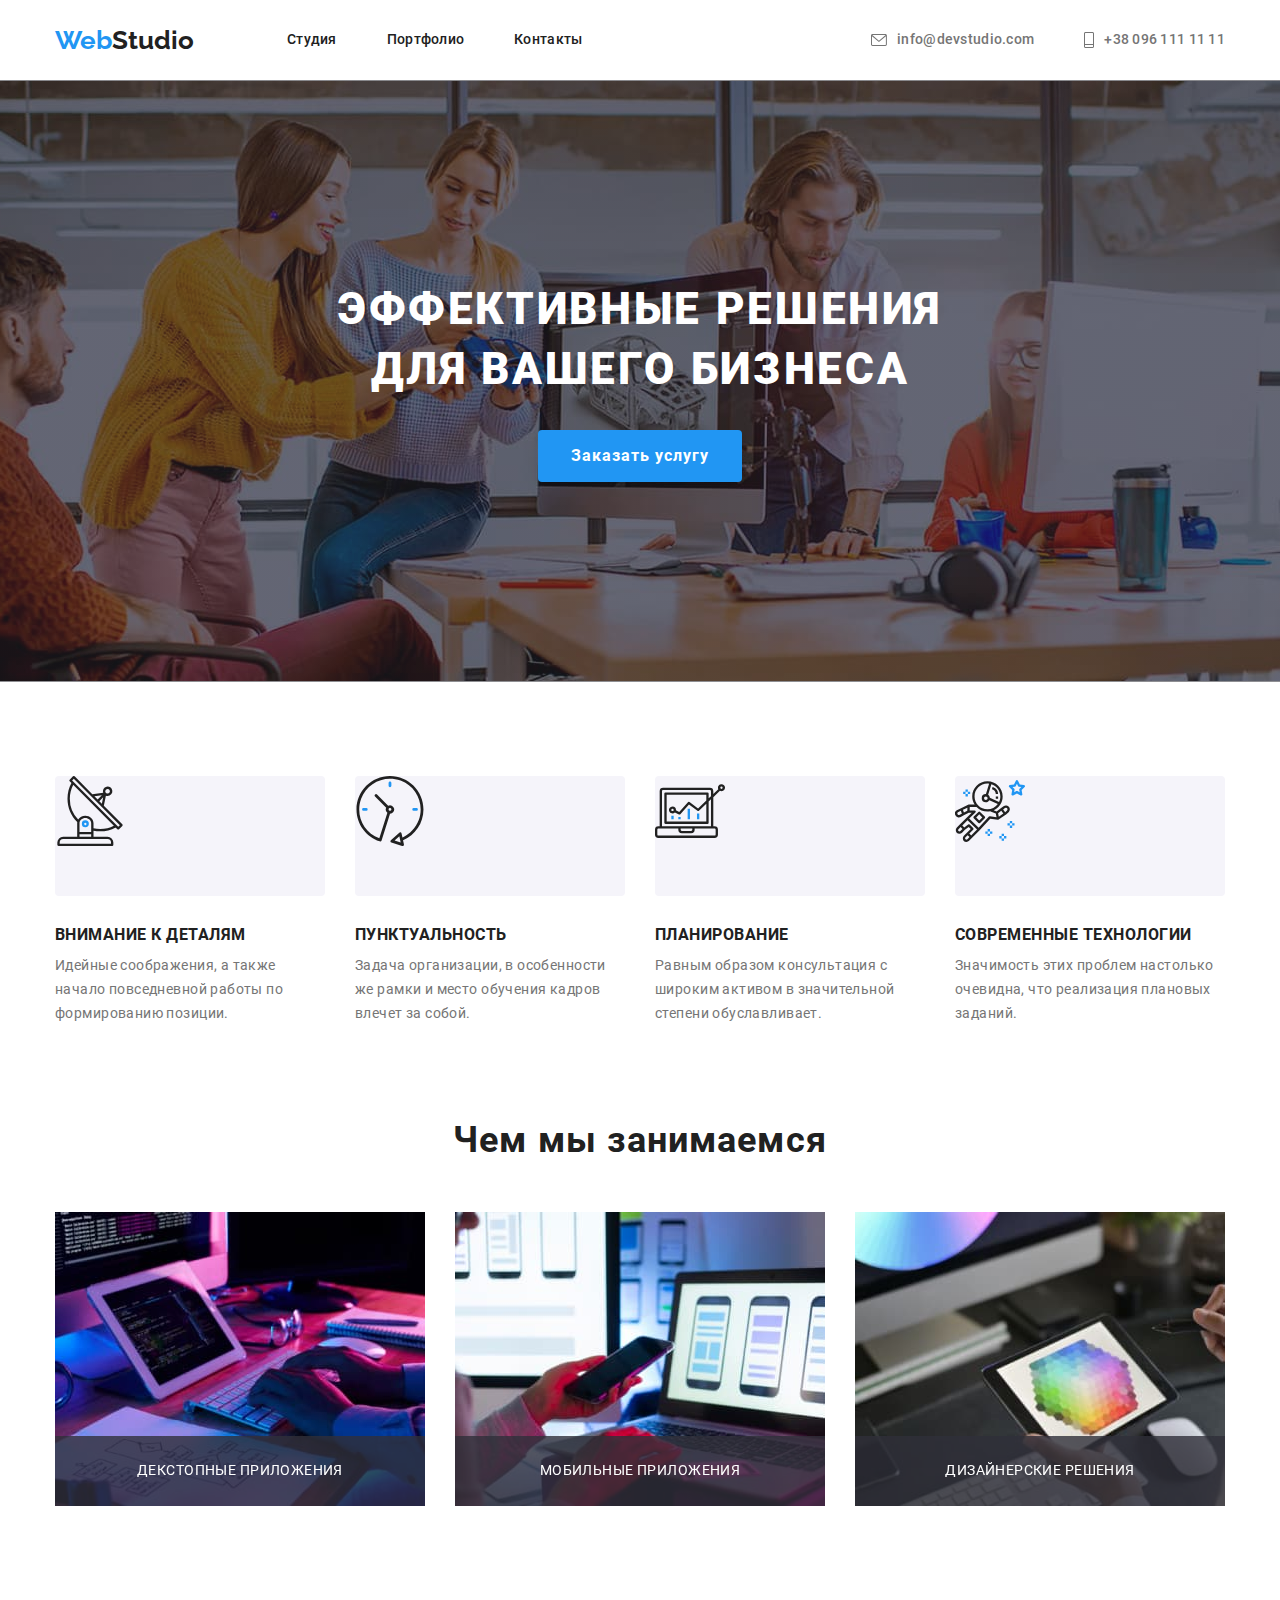
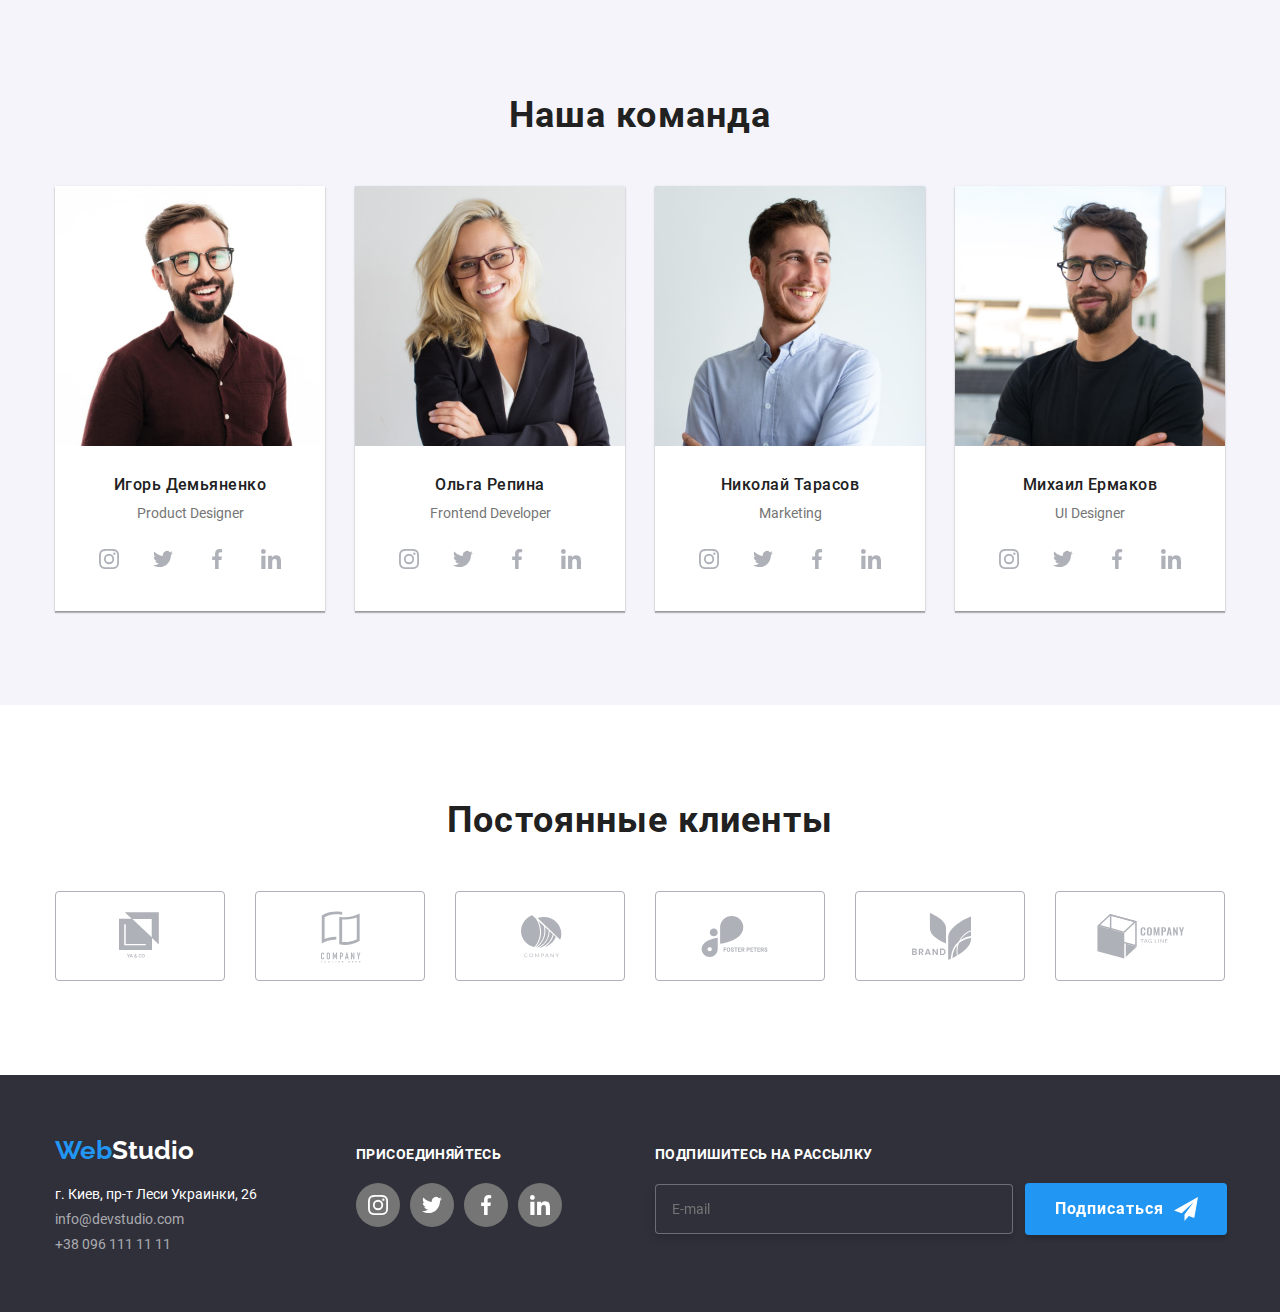
==== commit c1421ae3: "6 sass" ====
--- a/index.html
+++ b/index.html
@@ -10,7 +10,6 @@
     <!-- <link href="https://fonts.googleapis.com/css2?family=Raleway:wght@400;700&family=Roboto:wght@400;500;700&display=swap" rel="stylesheet"> -->
 </head>
 <body>
-
     <!-- header -->
     <header class="header">
         <div class="container">
--- a/css/main.min.css
+++ b/css/main.min.css
@@ -1,7 +1,2 @@
-/*! modern-normalize v1.0.0 | MIT License | https://github.com/sindresorhus/modern-normalize */*,*::before,*::after{-webkit-box-sizing:border-box;box-sizing:border-box}:root{-moz-tab-size:4;-o-tab-size:4;tab-size:4}html{line-height:1.15;-webkit-text-size-adjust:100%}body{margin:0}body{font-family:system-ui,-apple-system,"Segoe UI",Roboto,Helvetica,Arial,sans-serif,"Apple Color Emoji","Segoe UI Emoji"}hr{height:0;color:inherit}abbr[title]{-webkit-text-decoration:underline dotted;text-decoration:underline dotted}b,strong{font-weight:bolder}code,kbd,samp,pre{font-family:ui-monospace,- SFMono-Regular,- Consolas,- 'Liberation Mono',- Menlo,- monospace;font-size:1em}small{font-size:80%}sub,sup{font-size:75%;line-height:0;position:relative;vertical-align:baseline}sub{bottom:-0.25em}sup{top:-0.5em}table{text-indent:0;border-color:inherit}button,input,optgroup,select,textarea{font-family:inherit;font-size:100%;line-height:1.15;margin:0}button,select{text-transform:none}button,[type='button'],[type='reset'],[type='submit']{-webkit-appearance:button}::-moz-focus-inner{border-style:none;padding:0}:-moz-focusring{outline:1px dotted ButtonText}:-moz-ui-invalid{box-shadow:none}legend{padding:0}progress{vertical-align:baseline}::-webkit-inner-spin-button,::-webkit-outer-spin-button{height:auto}[type='search']{-webkit-appearance:textfield;outline-offset:-2px}::-webkit-search-decoration{-webkit-appearance:none}::-webkit-file-upload-button{-webkit-appearance:button;font:inherit}summary{display:list-item}@font-face{font-family:'Raleway';src:url("../../fonts/Raleway Bold.woff");font-weight:700;font-style:normal;font-stretch:normal;unicode-range:U+0020-2044}@font-face{font-family:'Roboto400';src:url("../../fonts/Roboto.woff");font-weight:400;font-style:normal;font-stretch:normal;unicode-range:U+0020-2044}@font-face{font-family:'Roboto500';src:url("../../fonts/Roboto Medium.woff");font-weight:500;font-style:normal;font-stretch:normal;unicode-range:U+0020-2044}@font-face{font-family:'Roboto700';src:url("../../fonts/Roboto Bold.woff");font-weight:700;font-style:normal;font-stretch:normal;unicode-range:U+0020-2044}@font-face{font-family:'Roboto900';src:url("../../fonts/Roboto Black.woff");font-weight:900;font-style:normal;font-stretch:normal;unicode-range:U+0020-2044}body{font-family:"Roboto400",sans-serif;color:#757575;background-color:#fff;text-decoration:none;font-size:14px}*{margin:0;padding:0}ul{list-style-type:none}li{display:list-item}.list{padding:0;margin:0;list-style:none}.title{color:#212121}a{text-decoration:none;color:#212121}a:hover,a:focus{color:#2196F3}.h2-invis{display:none}.container.jobs-img{padding-bottom:94px}.title.h2{font-family:"Roboto700",sans-serif;font-size:36px;line-height:42px;text-align:center;letter-spacing:0.03em;margin-bottom:50px;color:#212121}.container{width:1170px;padding-left:15px;padding-right:15px;margin-left:auto;margin-right:auto}.form{display:-webkit-box;display:-ms-flexbox;display:flex;-webkit-box-orient:vertical;-webkit-box-direction:normal;-ms-flex-direction:column;flex-direction:column;-webkit-box-sizing:border-box;box-sizing:border-box}.form-close{width:16px;height:16px}.form-p{font-family:"Roboto700",sans-serif;font-size:20px;line-height:1.15;text-align:center;letter-spacing:0.03em;color:#212121;padding-bottom:30px}.form-field{display:block;position:relative;margin-bottom:28px}.form-input{width:100%;-webkit-box-sizing:border-box;box-sizing:border-box;margin:0;padding:12px 0 12px 42px;font:inherit;border-radius:4px;border:1px solid rgba(33,33,33,0.2)}.form-input:focus{-webkit-transition-duration:250ms;transition-duration:250ms;-webkit-transition-delay:cubic-bezier(0.4, 0, 0.2, 1);transition-delay:cubic-bezier(0.4, 0, 0.2, 1);border-color:#2196F3;outline:transparent}.form-span{position:absolute;display:inline-block;top:-16px;left:0;font-family:"Roboto400",sans-serif;font-size:12px;line-height:1.16;letter-spacing:0.01em}.form-comment{padding:12px 16px}.person-black,.phone-black,.email-black{width:18px;height:18px;position:absolute;top:50%;left:15px;-webkit-transform:translateY(-50%);transform:translateY(-50%);display:inline-block}.form-input:focus ~ .form-icon{-webkit-transition-duration:250ms;transition-duration:250ms;-webkit-transition-delay:cubic-bezier(0.4, 0, 0.2, 1);transition-delay:cubic-bezier(0.4, 0, 0.2, 1);fill:#2196F3}.form .btn-hero{position:absolute;min-width:200px;top:50%;left:50%;-webkit-transform:translate(-50%, 240px);transform:translate(-50%, 240px)}.form .btn-hero:hover,.form .btn-hero:focus{cursor:pointer;background:#188CE8;-webkit-transition-duration:250ms;transition-duration:250ms;-webkit-transition-delay:cubic-bezier(0.4, 0, 0.2, 1);transition-delay:cubic-bezier(0.4, 0, 0.2, 1)}.checkbox{position:absolute;width:1px;height:1px;margin:-1px;border:0;padding:0;clip:rect(0 0 0 0);overflow:hidden}.checkbox-lable{display:-webkit-box;display:-ms-flexbox;display:flex;-webkit-box-align:center;-ms-flex-align:center;align-items:center}.checkbox-text{border-bottom:1px solid #2196F3;color:#2196F3}.checkbox-icon{display:inline-block;width:16px;height:15px;margin-right:8px;border:2px solid #212121;border-radius:4px}.checkbox-lable{padding-bottom:30px}.checkbox:checked+.checkbox-icon{background-color:#2196F3;background-image:url(../images/decoration/icon-check-on.svg);background-size:contain;background-origin:border-box;border-color:#2196F3;-webkit-transition-duration:250ms;transition-duration:250ms;-webkit-transition-delay:cubic-bezier(0.4, 0, 0.2, 1);transition-delay:cubic-bezier(0.4, 0, 0.2, 1);transition-duration:250ms;transition-delay:cubic-bezier(0.4, 0, 0.2, 1)}.checkbox:focus+.checkbox-icon{background-image:url(../images/decoration/check.svg);-webkit-transition-duration:250ms;transition-duration:250ms;-webkit-transition-delay:cubic-bezier(0.4, 0, 0.2, 1);transition-delay:cubic-bezier(0.4, 0, 0.2, 1)}.checkbox:focus:checked+.checkbox-icon{background-image:url(../images/decoration/icon-check-on.svg);background-color:#2196F3;-webkit-transition-duration:250ms;transition-duration:250ms;-webkit-transition-delay:cubic-bezier(0.4, 0, 0.2, 1);transition-delay:cubic-bezier(0.4, 0, 0.2, 1)}.logo{color:#2196F3;font-family:"Raleway",sans-serif;font-size:26px;line-height:1.19}.logo-secondary{color:#fff}.header-logo{margin-right:93px}.buttons{display:-webkit-box;display:-ms-flexbox;display:flex;-webkit-box-pack:center;-ms-flex-pack:center;justify-content:center;padding-bottom:50px}.projects{display:-webkit-box;display:-ms-flexbox;display:flex;-ms-flex-wrap:wrap;flex-wrap:wrap}.projects-list{display:block;width:370px;margin-right:30px;margin-bottom:30px}.projects-div{padding:20px 24px;border-left:1px solid #eee;border-right:1px solid #eee;border-bottom:1px solid #eee}.projects-overlay{position:relative;overflow:hidden}.projects-text{display:inline-block;position:absolute;font-family:"Roboto400",sans-serif;font-size:18px;line-height:1.56;letter-spacing:0.03em;padding:63px 24px;color:#fff;bottom:0;left:0;-webkit-transform:translateY(100%);transform:translateY(100%);background-color:rgba(33,150,243,0.9);-webkit-transition:-webkit-transform 250ms cubic-bezier(0.4, 0, 0.2, 1);transition:-webkit-transform 250ms cubic-bezier(0.4, 0, 0.2, 1);transition:transform 250ms cubic-bezier(0.4, 0, 0.2, 1);transition:transform 250ms cubic-bezier(0.4, 0, 0.2, 1), -webkit-transform 250ms cubic-bezier(0.4, 0, 0.2, 1)}.projects .title{font-family:"Roboto700";font-size:18px;line-height:2;letter-spacing:0.06em;padding-bottom:4px}.projects .portfolio-jobs{font-family:"Roboto400";font-size:16px;line-height:1.87;letter-spacing:0.03em;color:#757575}.projects-list .projects-link{display:block}.projects-list .projects-link:hover,.projects-list .projects-link:focus{-webkit-box-shadow:0px 1px 1px rgba(0,0,0,0.12),0px 4px 4px rgba(0,0,0,0.06),1px 4px 6px rgba(0,0,0,0.16);box-shadow:0px 1px 1px rgba(0,0,0,0.12),0px 4px 4px rgba(0,0,0,0.06),1px 4px 6px rgba(0,0,0,0.16);-webkit-transition-duration:250ms;transition-duration:250ms;-webkit-transition-delay:cubic-bezier(0.4, 0, 0.2, 1);transition-delay:cubic-bezier(0.4, 0, 0.2, 1)}.projects-list:nth-last-child(-n+3){margin-bottom:0}.projects-list:nth-child(3n){margin-right:0}.overlay{position:relative}.projects-link:hover .projects-text,.projects-link:focus .projects-text{-webkit-transform:translateY(0);transform:translateY(0);-webkit-transition-duration:250ms;transition-duration:250ms;-webkit-transition-delay:cubic-bezier(0.4, 0, 0.2, 1);transition-delay:cubic-bezier(0.4, 0, 0.2, 1)}.social-icon{display:block;-webkit-box-pack:center;-ms-flex-pack:center;justify-content:center;-webkit-box-align:center;-ms-flex-align:center;align-items:center}.social-link{display:-webkit-box;display:-ms-flexbox;display:flex;-webkit-box-pack:center;-ms-flex-pack:center;justify-content:center;-webkit-box-align:center;-ms-flex-align:center;align-items:center;width:44px;height:44px;border-radius:50%}.social-link:hover,.social-link:focus{background-color:#2196F3;-webkit-transition-duration:250ms;transition-duration:250ms;-webkit-transition-delay:cubic-bezier(0.4, 0, 0.2, 1);transition-delay:cubic-bezier(0.4, 0, 0.2, 1)}.social-link:hover .logo-icon,.social-link:focus .logo-icon{fill:#fff;-webkit-transition-duration:250ms;transition-duration:250ms;-webkit-transition-delay:cubic-bezier(0.4, 0, 0.2, 1);transition-delay:cubic-bezier(0.4, 0, 0.2, 1)}.logo-icon{display:block;width:20px;height:20px;fill:#afb1b8}.btn-hero{display:inline-block;color:#fff;background-color:#2196F3;border-radius:4px;border:1px solid transparent;min-width:200px;font-size:16px;font-weight:700;line-height:1.88;letter-spacing:0.06em;padding:10px 32px;-webkit-box-align:center;-ms-flex-align:center;align-items:center;text-align:center;-webkit-box-shadow:0px 4px 4px rgba(0,0,0,0.15);box-shadow:0px 4px 4px rgba(0,0,0,0.15)}.btn-hero:hover,.btn-hero:focus{color:#fff;cursor:pointer}.btn{display:inline-block;font-family:"Roboto700",sans-serif;font-size:16px;line-height:162%;letter-spacing:0.03em;padding:6px 22px;border:1px solid transparent;border-radius:4px;min-width:73px}.btn:hover,.btn:focus{color:#fff;background-color:#2196F3;outline:none;-webkit-transition-duration:250ms;transition-duration:250ms;-webkit-transition-delay:cubic-bezier(0.4, 0, 0.2, 1);transition-delay:cubic-bezier(0.4, 0, 0.2, 1)}.buttons-list:not(:last-child){margin-right:8px}.btn-footer{display:-webkit-box;display:-ms-flexbox;display:flex;-webkit-box-align:center;-ms-flex-align:center;align-items:center;text-align:center;color:#fff;background-color:#2196F3;border-radius:4px;border:1px solid transparent;font-size:16px;font-weight:700;line-height:1.88;letter-spacing:0.06em;padding:10px 28px 10px 29px;-webkit-box-shadow:0px 4px 4px rgba(0,0,0,0.15);box-shadow:0px 4px 4px rgba(0,0,0,0.15)}.btn-footer:hover,.btn-footer:focus{cursor:pointer;-webkit-transition-duration:250ms;transition-duration:250ms;-webkit-transition-delay:cubic-bezier(0.4, 0, 0.2, 1);transition-delay:cubic-bezier(0.4, 0, 0.2, 1)}.header{background-color:#fff}.main-nav{display:-webkit-box;display:-ms-flexbox;display:flex;-webkit-box-align:center;-ms-flex-align:center;align-items:center}.site-nav{display:-webkit-box;display:-ms-flexbox;display:flex}.site-nav .link:hover,.site-nav .link:focus{color:#2196F3;-webkit-transition-duration:250ms;transition-duration:250ms;-webkit-transition-delay:cubic-bezier(0.4, 0, 0.2, 1);transition-delay:cubic-bezier(0.4, 0, 0.2, 1)}.site-nav .link,.auth-nav .link{display:block;font-family:"Roboto500",sans-serif;line-height:1.14;letter-spacing:0.02em;padding-top:32px;padding-bottom:32px;color:#212121;position:relative}.link::after{content:'';display:block;width:100%;height:5px;background-color:#2196F3;position:absolute;left:0;bottom:0;-webkit-transform:scaleX(0);transform:scaleX(0);-webkit-transition:-webkit-transform 250ms cubic-bezier(0.4, 0, 0.2, 1);transition:-webkit-transform 250ms cubic-bezier(0.4, 0, 0.2, 1);transition:transform 250ms cubic-bezier(0.4, 0, 0.2, 1);transition:transform 250ms cubic-bezier(0.4, 0, 0.2, 1), -webkit-transform 250ms cubic-bezier(0.4, 0, 0.2, 1);border-radius:2px}.site-nav .link:hover::after{-webkit-transform:scaleX(1);transform:scaleX(1)}.item{margin-right:50px}.item:last-child{margin-right:0}.item .link{display:-webkit-box;display:-ms-flexbox;display:flex;-webkit-box-align:center;-ms-flex-align:center;align-items:center}.item.envelope,.item.vector{fill:#757575}.envelope-icon{padding:0;border:none;width:16px;height:12px;margin-right:10px}.vector-icon{padding:0;border:none;width:10px;height:16px;margin-right:10px}.auth-nav{display:-webkit-box;display:-ms-flexbox;display:flex;margin-left:auto;color:#757575}.auth-nav .link{color:#757575}.auth-nav .link,.auth-nav .envelope-icon,.auth-nav .vector-icon{-webkit-transition-duration:250ms;transition-duration:250ms;-webkit-transition-delay:cubic-bezier(0.4, 0, 0.2, 1);transition-delay:cubic-bezier(0.4, 0, 0.2, 1)}.auth-nav .link:hover .envelope-icon,.auth-nav .link:focus .envelope-icon,.auth-nav .link:hover .vector-icon,.auth-nav .link:focus .vector-icon,.auth-nav .link:hover,.auth-nav .link:focus{color:#2196F3;fill:#2196F3}.hero{font-family:"Roboto900",sans-serif;font-size:44px;line-height:136%;color:#fff;letter-spacing:0.06em;text-transform:uppercase;padding-bottom:30px}.hero-page{max-width:1600px;margin-left:auto;margin-right:auto;background-color:#c4c4c4;background-image:-webkit-gradient(linear, left top, right top, from(rgba(47,48,58,0.4)), to(rgba(47,48,58,0.4))),url(../images/decoration/bcgfon.jpg);background-image:linear-gradient(to right, rgba(47,48,58,0.4), rgba(47,48,58,0.4)),url(../images/decoration/bcgfon.jpg);background-repeat:no-repeat;background-position:center;text-align:center;padding-bottom:200px;padding-top:200px}.backdrop{position:fixed;top:0;left:0;width:100%;height:100%;background:rgba(0,0,0,0.2);opacity:1;-webkit-transition:opacity 250ms cubic-bezier(0.4, 0, 0.2, 1);transition:opacity 250ms cubic-bezier(0.4, 0, 0.2, 1)}.backdrop.is-hidden{opacity:0;pointer-events:none}.modal{position:absolute;top:50%;left:50%;width:528px;height:581px;background-color:#fff;-webkit-transform:translate(-50%, -50%);transform:translate(-50%, -50%);padding:40px}.close-button{display:-webkit-box;display:-ms-flexbox;display:flex;-webkit-box-pack:center;-ms-flex-pack:center;justify-content:center;-webkit-box-align:center;-ms-flex-align:center;align-items:center;width:30px;height:30px;position:absolute;top:8px;right:8px;border:1px solid rgba(0,0,0,0.1);-webkit-box-sizing:border-box;box-sizing:border-box;background-color:#fff;border:1px solid rgba(0,0,0,0.1);border-radius:50%}.close-button:hover .form-close,.close-button:focus .form-close{fill:#2196F3;-webkit-transition-duration:250ms;transition-duration:250ms;-webkit-transition-delay:cubic-bezier(0.4, 0, 0.2, 1);transition-delay:cubic-bezier(0.4, 0, 0.2, 1)}.our-jobs{padding-top:94px;padding-bottom:94px}.jobs-img .title,.team>h2{font-family:"Roboto700";font-size:36px;line-height:1.16;letter-spacing:0.03em}.pictures{display:-webkit-box;display:-ms-flexbox;display:flex}.pictures img{margin-right:30px;display:block}.card{position:relative}.card-text{display:-webkit-box;display:-ms-flexbox;display:flex;width:370px;height:70px;font-family:"Roboto700",sans-serif;font-size:14px;line-height:1.14;-webkit-box-pack:center;-ms-flex-pack:center;justify-content:center;-webkit-box-align:center;-ms-flex-align:center;align-items:center;letter-spacing:0.03em;text-transform:uppercase;color:#fff;background-color:rgba(47,48,58,0.8);position:absolute;bottom:0;left:0}.pictures img:last-child{margin-right:0}.title.works{margin-bottom:10px}.features{display:-webkit-box;display:-ms-flexbox;display:flex;-ms-flex-wrap:wrap;flex-wrap:wrap}.features .title{font-family:"Roboto700",sans-serif;line-height:1.14;letter-spacing:0.03em;text-transform:uppercase}.features p{font-family:"Roboto400";line-height:1.71;letter-spacing:0.03em}.features-icon{display:block;height:120px;margin-bottom:30px;background:#F5F4FA;border-radius:4px}.features>.item{margin-right:30px}.features-list{margin-right:30px;width:270px}.features-list:last-child{margin-right:0}.antenna-icon,.clock-icon,.diagram-icon,.astronaut-icon{width:70px;height:70px;padding:25px 100px}.bcg-our-team{background-color:#F5F4FA}.container.our-team{background-color:#F5F4FA;padding-top:94px;padding-bottom:94px}.team-list{background-color:#fff;margin-right:30px;text-align:center;-webkit-box-shadow:0px 1px 3px rgba(0,0,0,0.12),0px 1px 1px rgba(0,0,0,0.14),0px 2px 1px rgba(0,0,0,0.2);box-shadow:0px 1px 3px rgba(0,0,0,0.12),0px 1px 1px rgba(0,0,0,0.14),0px 2px 1px rgba(0,0,0,0.2)}.team-list:last-child{margin-right:0}.workers>img{margin-bottom:30px;display:block}.title.name{font-family:"Roboto500",sans-serif;font-size:16px;line-height:1.18;letter-spacing:0.03em;margin-bottom:10px}.workers-prof{margin-bottom:16px}.social-list{display:-webkit-box;display:-ms-flexbox;display:flex;padding:0 32px 30px}.social-icon:not(:last-child){margin-right:10px}.footer{background-color:#2F303A;padding-top:60px;padding-bottom:60px}.footer .link{color:rgba(255,255,255,0.6)}.footer .link:hover,.footer .link:focus{color:#2196F3;-webkit-transition-duration:250ms;transition-duration:250ms;-webkit-transition-delay:cubic-bezier(0.4, 0, 0.2, 1);transition-delay:cubic-bezier(0.4, 0, 0.2, 1)}.footer-p{margin-bottom:9px;color:#fff;width:231px}.footer-p:last-child{margin-bottom:0}.footer-block{padding-bottom:0;margin-bottom:0;padding-right:70px}.footer-h3{font-family:"Roboto700";font-size:14px;line-height:1.14;letter-spacing:0.03em;text-transform:uppercase;color:#fff;margin-bottom:20px;padding-top:12px}.logo-footer{display:-webkit-box;display:-ms-flexbox;display:flex;-webkit-box-pack:justify;-ms-flex-pack:justify;justify-content:space-between}.logo-div{margin-bottom:20px}.footer-social .social-icon{margin-bottom:0}.menu{padding:0;margin:0;list-style:none;display:-webkit-box;display:-ms-flexbox;display:flex}.menu-item{margin-right:15px;outline:2px solid tomato}.menu-link{display:block;padding:10px 20px;text-decoration:none;background-color:teal;color:#fff}.static-clients{padding-top:94px;padding-bottom:94px}.clients-list{display:-webkit-box;display:-ms-flexbox;display:flex}.client{width:170px;height:90px;border:1px solid #AFB1B8;border-radius:4px;margin-right:30px;-webkit-box-sizing:border-box;box-sizing:border-box}.client-link{display:-webkit-box;display:-ms-flexbox;display:flex;width:170px;height:90px;-webkit-box-align:center;-ms-flex-align:center;align-items:center;-webkit-box-pack:center;-ms-flex-pack:center;justify-content:center}.client:last-child{margin-right:0}.client:hover,.client:focus{border-color:#2196F3;-webkit-transition-duration:250ms;transition-duration:250ms;-webkit-transition-delay:cubic-bezier(0.4, 0, 0.2, 1);transition-delay:cubic-bezier(0.4, 0, 0.2, 1)}.logo{fill:#afb1b8}.client:hover .logo,.client:focus .logo{fill:#2196F3;-webkit-transition-duration:250ms;transition-duration:250ms;-webkit-transition-delay:cubic-bezier(0.4, 0, 0.2, 1);transition-delay:cubic-bezier(0.4, 0, 0.2, 1)}.footer-shared{display:-webkit-box;display:-ms-flexbox;display:flex;-webkit-box-orient:vertical;-webkit-box-direction:normal;-ms-flex-direction:column;flex-direction:column;padding-left:93px}.footer-input{background-color:#2F303A;width:358px;height:50px;border-radius:4px;border:1px solid rgba(255,255,255,0.3);-webkit-box-sizing:border-box;box-sizing:border-box;-webkit-filter:drop-shadow(0px 4px 4px rgba(0,0,0,0.15));filter:drop-shadow(0px 4px 4px rgba(0,0,0,0.15));padding:15px 16px}.footer-distribution{position:relative;display:-webkit-box;display:-ms-flexbox;display:flex;-webkit-box-align:center;-ms-flex-align:center;align-items:center}.footer-distribution .btn-footer{margin-left:12px}.footer-distribution .footer-svg{margin-left:10px}.footer-social .social-list{padding:0;margin:0}.footer-social .social-link{background-color:#757575}.footer-social .logo-icon{fill:#fff}.footer-social .social-link:hover,.footer-social .social-link:focus{background-color:#2196F3}
+/*! modern-normalize v1.0.0 | MIT License | https://github.com/sindresorhus/modern-normalize */*,*::before,*::after{-webkit-box-sizing:border-box;box-sizing:border-box}:root{-moz-tab-size:4;-o-tab-size:4;tab-size:4}html{line-height:1.15;-webkit-text-size-adjust:100%}body{margin:0}body{font-family:system-ui,-apple-system,"Segoe UI",Roboto,Helvetica,Arial,sans-serif,"Apple Color Emoji","Segoe UI Emoji"}hr{height:0;color:inherit}abbr[title]{-webkit-text-decoration:underline dotted;text-decoration:underline dotted}b,strong{font-weight:bolder}code,kbd,samp,pre{font-family:ui-monospace, SFMono-Regular, Consolas, 'Liberation Mono', Menlo, monospace;font-size:1em}small{font-size:80%}sub,sup{font-size:75%;line-height:0;position:relative;vertical-align:baseline}sub{bottom:-0.25em}sup{top:-0.5em}table{text-indent:0;border-color:inherit}button,input,optgroup,select,textarea{font-family:inherit;font-size:100%;line-height:1.15;margin:0}button,select{text-transform:none}button,[type='button'],[type='reset'],[type='submit']{-webkit-appearance:button}::-moz-focus-inner{border-style:none;padding:0}:-moz-focusring{outline:1px dotted ButtonText}:-moz-ui-invalid{box-shadow:none}legend{padding:0}progress{vertical-align:baseline}::-webkit-inner-spin-button,::-webkit-outer-spin-button{height:auto}[type='search']{-webkit-appearance:textfield;outline-offset:-2px}::-webkit-search-decoration{-webkit-appearance:none}::-webkit-file-upload-button{-webkit-appearance:button;font:inherit}summary{display:list-item}@font-face{font-family:"Raleway";font-style:normal;font-weight:700;src:url("../fonts/raleway-v18-latin_cyrillic-700.eot");src:local(""),url("../fonts/raleway-v18-latin_cyrillic-700.eot?#iefix") format("embedded-opentype"),url("../fonts/raleway-v18-latin_cyrillic-700.woff2") format("woff2"),url("../fonts/raleway-v18-latin_cyrillic-700.woff") format("woff"),url("../fonts/raleway-v18-latin_cyrillic-700.ttf") format("truetype"),url("../fonts/raleway-v18-latin_cyrillic-700.svg#Raleway") format("svg")}@font-face{font-family:"Roboto";font-style:normal;font-weight:400;src:url("../fonts/roboto-v20-latin_cyrillic-regular.eot");src:local(""),url("../fonts/roboto-v20-latin_cyrillic-regular.eot?#iefix") format("embedded-opentype"),url("../fonts/roboto-v20-latin_cyrillic-regular.woff2") format("woff2"),url("../fonts/roboto-v20-latin_cyrillic-regular.woff") format("woff"),url("../fonts/roboto-v20-latin_cyrillic-regular.ttf") format("truetype"),url("../fonts/roboto-v20-latin_cyrillic-regular.svg#Roboto") format("svg")}@font-face{font-family:"Roboto";font-style:normal;font-weight:500;src:url("../fonts/roboto-v20-latin_cyrillic-500.eot");src:local(""),url("../fonts/roboto-v20-latin_cyrillic-500.eot?#iefix") format("embedded-opentype"),url("../fonts/roboto-v20-latin_cyrillic-500.woff2") format("woff2"),url("../fonts/roboto-v20-latin_cyrillic-500.woff") format("woff"),url("../fonts/roboto-v20-latin_cyrillic-500.ttf") format("truetype"),url("../fonts/roboto-v20-latin_cyrillic-500.svg#Roboto") format("svg")}@font-face{font-family:"Roboto";font-style:normal;font-weight:700;src:url("../fonts/roboto-v20-latin_cyrillic-700.eot");src:local(""),url("../fonts/roboto-v20-latin_cyrillic-700.eot?#iefix") format("embedded-opentype"),url("../fonts/roboto-v20-latin_cyrillic-700.woff2") format("woff2"),url("../fonts/roboto-v20-latin_cyrillic-700.woff") format("woff"),url("../fonts/roboto-v20-latin_cyrillic-700.ttf") format("truetype"),url("../fonts/roboto-v20-latin_cyrillic-700.svg#Roboto") format("svg")}@font-face{font-family:"Roboto";font-style:normal;font-weight:900;src:url("../fonts/roboto-v20-latin_cyrillic-900.eot");src:local(""),url("../fonts/roboto-v20-latin_cyrillic-900.eot?#iefix") format("embedded-opentype"),url("../fonts/roboto-v20-latin_cyrillic-900.woff2") format("woff2"),url("../fonts/roboto-v20-latin_cyrillic-900.woff") format("woff"),url("../fonts/roboto-v20-latin_cyrillic-900.ttf") format("truetype"),url("../fonts/roboto-v20-latin_cyrillic-900.svg#Roboto") format("svg")}body{font-family:"Roboto",sans-serif;color:#757575;background-color:#fff;text-decoration:none;font-size:14px}*{margin:0;padding:0}ul{list-style-type:none}li{display:list-item}.list{padding:0;margin:0;list-style:none}.title{color:#212121}a{text-decoration:none;color:#212121}a:hover,a:focus{color:#2196f3}.h2-invis{display:none}.container.jobs-img{padding-bottom:94px}.title.h2{font-family:"Roboto";font-weight:700;font-size:36px;line-height:42px;text-align:center;letter-spacing:0.03em;margin-bottom:50px;color:#212121}.container{width:1200px;padding-left:15px;padding-right:15px;margin-left:auto;margin-right:auto}.container.container-portfolio{padding-bottom:94px}.hero{font-family:"Roboto",sans-serif;font-weight:900;font-size:44px;line-height:136%;color:#fff;letter-spacing:0.06em;text-transform:uppercase;padding-bottom:30px}.hero-page{max-width:1600px;margin-left:auto;margin-right:auto;background-color:#c4c4c4;background-image:-webkit-gradient(linear, left top, right top, from(rgba(47,48,58,0.4)), to(rgba(47,48,58,0.4))),url(../images/decoration/bcgfon.jpg);background-image:linear-gradient(to right, rgba(47,48,58,0.4), rgba(47,48,58,0.4)),url(../images/decoration/bcgfon.jpg);background-repeat:no-repeat;background-position:center;text-align:center;padding-bottom:200px;padding-top:200px}.backdrop{position:fixed;top:0;left:0;width:100%;height:100%;background:rgba(0,0,0,0.2);opacity:1;-webkit-transition:opacity 250ms cubic-bezier(0.4, 0, 0.2, 1);transition:opacity 250ms cubic-bezier(0.4, 0, 0.2, 1)}.backdrop.is-hidden{opacity:0;pointer-events:none}.modal{position:absolute;top:50%;left:50%;width:528px;height:581px;background-color:#fff;-webkit-transform:translate(-50%, -50%);transform:translate(-50%, -50%);padding:40px}.close-button{display:-webkit-box;display:-ms-flexbox;display:flex;-webkit-box-pack:center;-ms-flex-pack:center;justify-content:center;-webkit-box-align:center;-ms-flex-align:center;align-items:center;width:30px;height:30px;position:absolute;top:8px;right:8px;border:1px solid rgba(0,0,0,0.1);-webkit-box-sizing:border-box;box-sizing:border-box;background-color:#fff;border:1px solid rgba(0,0,0,0.1);border-radius:50%}.close-button:hover .form-close,.close-button:focus .form-close{fill:#2196f3;-webkit-transition-duration:250ms;transition-duration:250ms;-webkit-transition-delay:cubic-bezier(0.4, 0, 0.2, 1);transition-delay:cubic-bezier(0.4, 0, 0.2, 1)}.form{display:-webkit-box;display:-ms-flexbox;display:flex;-webkit-box-orient:vertical;-webkit-box-direction:normal;-ms-flex-direction:column;flex-direction:column;-webkit-box-sizing:border-box;box-sizing:border-box}.form-close{width:16px;height:16px}.form-p{font-family:"Roboto",sans-serif;font-weight:700;font-size:20px;line-height:1.15;text-align:center;letter-spacing:0.03em;color:#212121;padding-bottom:30px}.form-field{display:block;position:relative;margin-bottom:28px}.form-input{width:100%;-webkit-box-sizing:border-box;box-sizing:border-box;margin:0;padding:12px 0 12px 42px;font:inherit;border-radius:4px;border:1px solid rgba(33,33,33,0.2)}.form-input:focus{-webkit-transition-duration:250ms;transition-duration:250ms;-webkit-transition-delay:cubic-bezier(0.4, 0, 0.2, 1);transition-delay:cubic-bezier(0.4, 0, 0.2, 1);border-color:#2196f3;outline:transparent}.form-span{position:absolute;display:inline-block;top:-16px;left:0;font-family:"Roboto",sans-serif;font-weight:400;font-size:12px;line-height:1.16;letter-spacing:0.01em}.form-comment{padding:12px 16px}.person-black,.phone-black,.email-black{width:18px;height:18px;position:absolute;top:50%;left:15px;-webkit-transform:translateY(-50%);transform:translateY(-50%);display:inline-block}.form-input:focus ~ .form-icon{-webkit-transition-duration:250ms;transition-duration:250ms;-webkit-transition-delay:cubic-bezier(0.4, 0, 0.2, 1);transition-delay:cubic-bezier(0.4, 0, 0.2, 1);fill:#2196f3}.form .btn-hero{position:absolute;min-width:200px;top:50%;left:50%;-webkit-transform:translate(-50%, 240px);transform:translate(-50%, 240px)}.form .btn-hero:hover,.form .btn-hero:focus{cursor:pointer;background:#188CE8;-webkit-transition-duration:250ms;transition-duration:250ms;-webkit-transition-delay:cubic-bezier(0.4, 0, 0.2, 1);transition-delay:cubic-bezier(0.4, 0, 0.2, 1)}.checkbox{position:absolute;width:1px;height:1px;margin:-1px;border:0;padding:0;clip:rect(0 0 0 0);overflow:hidden}.checkbox-lable{display:-webkit-box;display:-ms-flexbox;display:flex;-webkit-box-align:center;-ms-flex-align:center;align-items:center}.checkbox-text{border-bottom:1px solid #2196f3;color:#2196f3}.checkbox-icon{display:inline-block;width:16px;height:15px;margin-right:8px;border:2px solid #212121;border-radius:4px}.checkbox-lable{padding-bottom:30px}.checkbox:checked+.checkbox-icon{background-color:#2196f3;background-image:url(../images/decoration/icon-check-on.svg);background-size:contain;background-origin:border-box;border-color:#2196f3;-webkit-transition-duration:250ms;transition-duration:250ms;-webkit-transition-delay:cubic-bezier(0.4, 0, 0.2, 1);transition-delay:cubic-bezier(0.4, 0, 0.2, 1);transition-duration:250ms;transition-delay:cubic-bezier(0.4, 0, 0.2, 1)}.checkbox:focus+.checkbox-icon{background-image:url(../images/decoration/check.svg);-webkit-transition-duration:250ms;transition-duration:250ms;-webkit-transition-delay:cubic-bezier(0.4, 0, 0.2, 1);transition-delay:cubic-bezier(0.4, 0, 0.2, 1)}.checkbox:focus:checked+.checkbox-icon{background-image:url(../images/decoration/icon-check-on.svg);background-color:#2196f3;-webkit-transition-duration:250ms;transition-duration:250ms;-webkit-transition-delay:cubic-bezier(0.4, 0, 0.2, 1);transition-delay:cubic-bezier(0.4, 0, 0.2, 1)}.logo{color:#2196f3;font-family:"Raleway",sans-serif;font-weight:700;font-size:26px;line-height:1.19}.logo-secondary{color:#fff}.header-logo{margin-right:93px}.buttons{display:-webkit-box;display:-ms-flexbox;display:flex;-webkit-box-pack:center;-ms-flex-pack:center;justify-content:center;padding-bottom:50px}.projects{display:-webkit-box;display:-ms-flexbox;display:flex;-ms-flex-wrap:wrap;flex-wrap:wrap}.projects-list{display:block;width:370px;margin-right:30px;margin-bottom:30px}.projects-div{padding:20px 24px;border-left:1px solid #eee;border-right:1px solid #eee;border-bottom:1px solid #eee}.projects-overlay{position:relative;overflow:hidden}.projects-text{display:inline-block;position:absolute;font-family:"Roboto",sans-serif;font-weight:400;font-size:18px;line-height:1.56;letter-spacing:0.03em;padding:63px 24px;color:#fff;bottom:0;left:0;-webkit-transform:translateY(100%);transform:translateY(100%);background-color:rgba(33,150,243,0.9);-webkit-transition:-webkit-transform 250ms cubic-bezier(0.4, 0, 0.2, 1);transition:-webkit-transform 250ms cubic-bezier(0.4, 0, 0.2, 1);transition:transform 250ms cubic-bezier(0.4, 0, 0.2, 1);transition:transform 250ms cubic-bezier(0.4, 0, 0.2, 1), -webkit-transform 250ms cubic-bezier(0.4, 0, 0.2, 1)}.projects .title{font-family:"Roboto",sans-serif;font-weight:700;font-size:18px;line-height:2;letter-spacing:0.06em;padding-bottom:4px}.projects .portfolio-jobs{font-family:"Roboto",sans-serif;font-weight:400;font-size:16px;line-height:1.87;letter-spacing:0.03em;color:#757575}.projects-list .projects-link{display:block}.projects-list .projects-link:hover,.projects-list .projects-link:focus{-webkit-box-shadow:0px 1px 1px rgba(0,0,0,0.12),0px 4px 4px rgba(0,0,0,0.06),1px 4px 6px rgba(0,0,0,0.16);box-shadow:0px 1px 1px rgba(0,0,0,0.12),0px 4px 4px rgba(0,0,0,0.06),1px 4px 6px rgba(0,0,0,0.16);-webkit-transition-duration:250ms;transition-duration:250ms;-webkit-transition-delay:cubic-bezier(0.4, 0, 0.2, 1);transition-delay:cubic-bezier(0.4, 0, 0.2, 1)}.projects-list:nth-last-child(-n+3){margin-bottom:0}.projects-list:nth-child(3n){margin-right:0}.overlay{position:relative}.projects-link:hover .projects-text,.projects-link:focus .projects-text{-webkit-transform:translateY(0);transform:translateY(0);-webkit-transition-duration:250ms;transition-duration:250ms;-webkit-transition-delay:cubic-bezier(0.4, 0, 0.2, 1);transition-delay:cubic-bezier(0.4, 0, 0.2, 1)}.social-icon{display:block;-webkit-box-pack:center;-ms-flex-pack:center;justify-content:center;-webkit-box-align:center;-ms-flex-align:center;align-items:center}.social-link{display:-webkit-box;display:-ms-flexbox;display:flex;-webkit-box-pack:center;-ms-flex-pack:center;justify-content:center;-webkit-box-align:center;-ms-flex-align:center;align-items:center;width:44px;height:44px;border-radius:50%}.social-link:hover,.social-link:focus{background-color:#2196f3;-webkit-transition-duration:250ms;transition-duration:250ms;-webkit-transition-delay:cubic-bezier(0.4, 0, 0.2, 1);transition-delay:cubic-bezier(0.4, 0, 0.2, 1)}.social-link:hover .logo-icon,.social-link:focus .logo-icon{fill:#fff;-webkit-transition-duration:250ms;transition-duration:250ms;-webkit-transition-delay:cubic-bezier(0.4, 0, 0.2, 1);transition-delay:cubic-bezier(0.4, 0, 0.2, 1)}.logo-icon{display:block;width:20px;height:20px;fill:#afb1b8}.btn-hero{display:inline-block;color:#fff;background-color:#2196f3;border-radius:4px;border:1px solid transparent;min-width:200px;font-size:16px;font-weight:700;line-height:1.88;letter-spacing:0.06em;padding:10px 32px;-webkit-box-align:center;-ms-flex-align:center;align-items:center;text-align:center;-webkit-box-shadow:0px 4px 4px rgba(0,0,0,0.15);box-shadow:0px 4px 4px rgba(0,0,0,0.15)}.btn-hero:hover,.btn-hero:focus{color:#fff;cursor:pointer}.btn{display:inline-block;font-family:"Roboto",sans-serif;font-weight:700;font-size:16px;line-height:162%;letter-spacing:0.03em;padding:6px 22px;border:1px solid transparent;border-radius:4px;min-width:73px}.btn:hover,.btn:focus{color:#fff;background-color:#2196f3;outline:none;-webkit-transition-duration:250ms;transition-duration:250ms;-webkit-transition-delay:cubic-bezier(0.4, 0, 0.2, 1);transition-delay:cubic-bezier(0.4, 0, 0.2, 1)}.buttons-list:not(:last-child){margin-right:8px}.btn-footer{display:-webkit-box;display:-ms-flexbox;display:flex;-webkit-box-align:center;-ms-flex-align:center;align-items:center;text-align:center;color:#fff;background-color:#2196f3;border-radius:4px;border:1px solid transparent;font-size:16px;font-weight:700;line-height:1.88;letter-spacing:0.06em;padding:10px 28px 10px 29px;-webkit-box-shadow:0px 4px 4px rgba(0,0,0,0.15);box-shadow:0px 4px 4px rgba(0,0,0,0.15)}.btn-footer:hover,.btn-footer:focus{cursor:pointer;-webkit-transition-duration:250ms;transition-duration:250ms;-webkit-transition-delay:cubic-bezier(0.4, 0, 0.2, 1);transition-delay:cubic-bezier(0.4, 0, 0.2, 1)}.header{background-color:#fff}.main-nav{display:-webkit-box;display:-ms-flexbox;display:flex;-webkit-box-align:center;-ms-flex-align:center;align-items:center}.site-nav{display:-webkit-box;display:-ms-flexbox;display:flex}.site-nav .link:hover,.site-nav .link:focus{color:#2196f3;-webkit-transition-duration:250ms;transition-duration:250ms;-webkit-transition-delay:cubic-bezier(0.4, 0, 0.2, 1);transition-delay:cubic-bezier(0.4, 0, 0.2, 1)}.site-nav .link,.auth-nav .link{display:block;font-family:"Roboto",sans-serif;font-weight:500;line-height:1.14;letter-spacing:0.02em;padding-top:32px;padding-bottom:32px;color:#212121;position:relative}.link::after{content:"";display:block;width:100%;height:5px;background-color:#2196f3;position:absolute;left:0;bottom:0;-webkit-transform:scaleX(0);transform:scaleX(0);-webkit-transition:-webkit-transform 250ms cubic-bezier(0.4, 0, 0.2, 1);transition:-webkit-transform 250ms cubic-bezier(0.4, 0, 0.2, 1);transition:transform 250ms cubic-bezier(0.4, 0, 0.2, 1);transition:transform 250ms cubic-bezier(0.4, 0, 0.2, 1), -webkit-transform 250ms cubic-bezier(0.4, 0, 0.2, 1);border-radius:2px}.site-nav .link:hover::after{-webkit-transform:scaleX(1);transform:scaleX(1)}.item{margin-right:50px}.item:last-child{margin-right:0}.item .link{display:-webkit-box;display:-ms-flexbox;display:flex;-webkit-box-align:center;-ms-flex-align:center;align-items:center}.item.envelope,.item.vector{fill:#757575}.envelope-icon{padding:0;border:none;width:16px;height:12px;margin-right:10px}.vector-icon{padding:0;border:none;width:10px;height:16px;margin-right:10px}.auth-nav{display:-webkit-box;display:-ms-flexbox;display:flex;margin-left:auto;color:#757575}.auth-nav .link{color:#757575}.auth-nav .link,.auth-nav .envelope-icon,.auth-nav .vector-icon{-webkit-transition-duration:250ms;transition-duration:250ms;-webkit-transition-delay:cubic-bezier(0.4, 0, 0.2, 1);transition-delay:cubic-bezier(0.4, 0, 0.2, 1)}.auth-nav .link:hover .envelope-icon,.auth-nav .link:focus .envelope-icon,.auth-nav .link:hover .vector-icon,.auth-nav .link:focus .vector-icon,.auth-nav .link:hover,.auth-nav .link:focus{color:#2196f3;fill:#2196f3}.our-jobs{padding-top:94px;padding-bottom:94px}.jobs-img .title,.team>h2{font-family:"Roboto",sans-serif;font-weight:700;font-size:36px;line-height:1.16;letter-spacing:0.03em}.pictures{display:-webkit-box;display:-ms-flexbox;display:flex}.pictures img{margin-right:30px;display:block}.card{position:relative}.card-text{display:-webkit-box;display:-ms-flexbox;display:flex;width:370px;height:70px;font-family:"Roboto",sans-serif;font-weight:400;font-size:14px;line-height:1.14;-webkit-box-pack:center;-ms-flex-pack:center;justify-content:center;-webkit-box-align:center;-ms-flex-align:center;align-items:center;letter-spacing:0.03em;text-transform:uppercase;color:#fff;background-color:rgba(47,48,58,0.8);position:absolute;bottom:0;left:0}.pictures img:last-child{margin-right:0}.title.works{margin-bottom:10px}.features{display:-webkit-box;display:-ms-flexbox;display:flex;-ms-flex-wrap:wrap;flex-wrap:wrap}.features .title{font-family:"Roboto",sans-serif;font-weight:700;line-height:1.14;letter-spacing:0.03em;text-transform:uppercase}.features p{font-family:"Roboto",sans-serif;font-weight:400;line-height:1.71;letter-spacing:0.03em}.features-icon{display:block;height:120px;margin-bottom:30px;background:#f5f4fa;border-radius:4px}.features>.item{margin-right:30px}.features-list{margin-right:30px;width:270px}.features-list:last-child{margin-right:0}.antenna-icon,.clock-icon,.diagram-icon,.astronaut-icon{width:70px;height:70px}.bcg-our-team{background-color:#f5f4fa}.container.our-team{background-color:#f5f4fa;padding-top:94px;padding-bottom:94px}.team-list{background-color:#fff;margin-right:30px;text-align:center;-webkit-box-shadow:0px 1px 3px rgba(0,0,0,0.12),0px 1px 1px rgba(0,0,0,0.14),0px 2px 1px rgba(0,0,0,0.2);box-shadow:0px 1px 3px rgba(0,0,0,0.12),0px 1px 1px rgba(0,0,0,0.14),0px 2px 1px rgba(0,0,0,0.2)}.team-list:last-child{margin-right:0}.workers>img{margin-bottom:30px;display:block}.title.name{font-family:"Roboto",sans-serif;font-weight:500;font-size:16px;line-height:1.18;letter-spacing:0.03em;margin-bottom:10px}.workers-prof{margin-bottom:16px}.social-list{display:-webkit-box;display:-ms-flexbox;display:flex;padding:0 32px 30px}.social-icon:not(:last-child){margin-right:10px}.footer{background-color:#2f303a;padding-top:60px;padding-bottom:60px}.footer .link{color:rgba(255,255,255,0.6)}.footer .link:hover,.footer .link:focus{color:#2196f3;-webkit-transition-duration:250ms;transition-duration:250ms;-webkit-transition-delay:cubic-bezier(0.4, 0, 0.2, 1);transition-delay:cubic-bezier(0.4, 0, 0.2, 1)}.footer-p{margin-bottom:9px;color:#fff;width:231px}.footer-p:last-child{margin-bottom:0}.footer-block{padding-bottom:0;margin-bottom:0;padding-right:70px}.footer-h3{font-family:"Roboto",sans-serif;font-weight:700;font-size:14px;line-height:1.14;letter-spacing:0.03em;text-transform:uppercase;color:#fff;margin-bottom:20px;padding-top:12px}.logo-footer{display:-webkit-box;display:-ms-flexbox;display:flex;-webkit-box-pack:justify;-ms-flex-pack:justify;justify-content:space-between}.logo-div{margin-bottom:20px}.footer-social .social-icon{margin-bottom:0}.menu{padding:0;margin:0;list-style:none;display:-webkit-box;display:-ms-flexbox;display:flex}.menu-item{margin-right:15px;outline:2px solid tomato}.menu-link{display:block;padding:10px 20px;text-decoration:none;background-color:teal;color:#fff}.static-clients{padding-top:94px;padding-bottom:94px}.clients-list{display:-webkit-box;display:-ms-flexbox;display:flex}.client{width:170px;height:90px;border:1px solid #AFB1B8;border-radius:4px;margin-right:30px;-webkit-box-sizing:border-box;box-sizing:border-box}.client-link{display:-webkit-box;display:-ms-flexbox;display:flex;width:170px;height:90px;-webkit-box-align:center;-ms-flex-align:center;align-items:center;-webkit-box-pack:center;-ms-flex-pack:center;justify-content:center}.client:last-child{margin-right:0}.client:hover,.client:focus{border-color:#2196f3;-webkit-transition-duration:250ms;transition-duration:250ms;-webkit-transition-delay:cubic-bezier(0.4, 0, 0.2, 1);transition-delay:cubic-bezier(0.4, 0, 0.2, 1)}.logo{fill:#afb1b8}.client:hover .logo,.client:focus .logo{fill:#2196f3;-webkit-transition-duration:250ms;transition-duration:250ms;-webkit-transition-delay:cubic-bezier(0.4, 0, 0.2, 1);transition-delay:cubic-bezier(0.4, 0, 0.2, 1)}.footer-shared{display:-webkit-box;display:-ms-flexbox;display:flex;-webkit-box-orient:vertical;-webkit-box-direction:normal;-ms-flex-direction:column;flex-direction:column;padding-left:93px}.footer-input{background-color:#2f303a;width:358px;height:50px;border-radius:4px;border:1px solid rgba(255,255,255,0.3);-webkit-box-sizing:border-box;box-sizing:border-box;-webkit-filter:drop-shadow(0px 4px 4px rgba(0,0,0,0.15));filter:drop-shadow(0px 4px 4px rgba(0,0,0,0.15));padding:15px 16px}.footer-distribution{position:relative;display:-webkit-box;display:-ms-flexbox;display:flex;-webkit-box-align:center;-ms-flex-align:center;align-items:center}.footer-distribution .btn-footer{margin-left:12px}.footer-distribution .footer-svg{margin-left:10px}.footer-social .social-list{padding:0;margin:0}.footer-social .social-link{background-color:#757575}.footer-social .logo-icon{fill:#fff}.footer-social .social-link:hover,.footer-social .social-link:focus{background-color:#2196f3}
 /*# sourceMappingURL=main.min.css.map */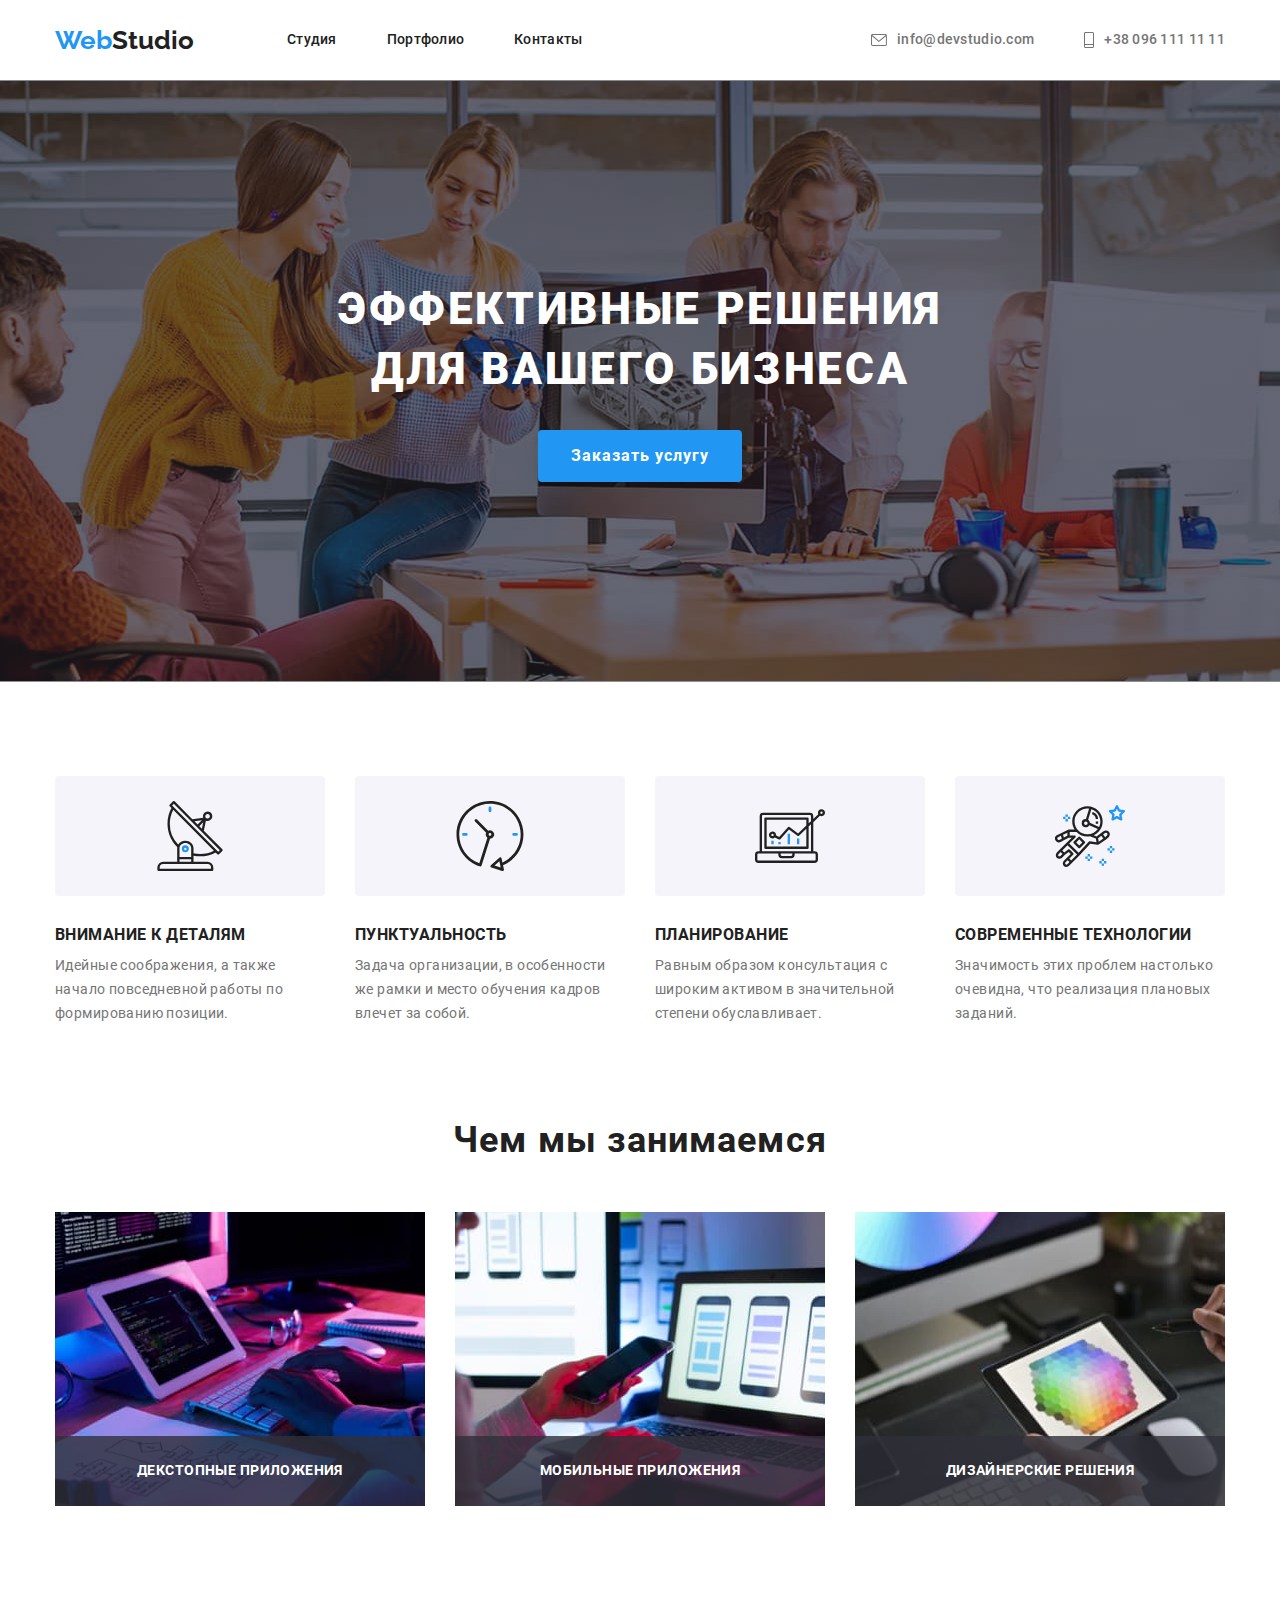
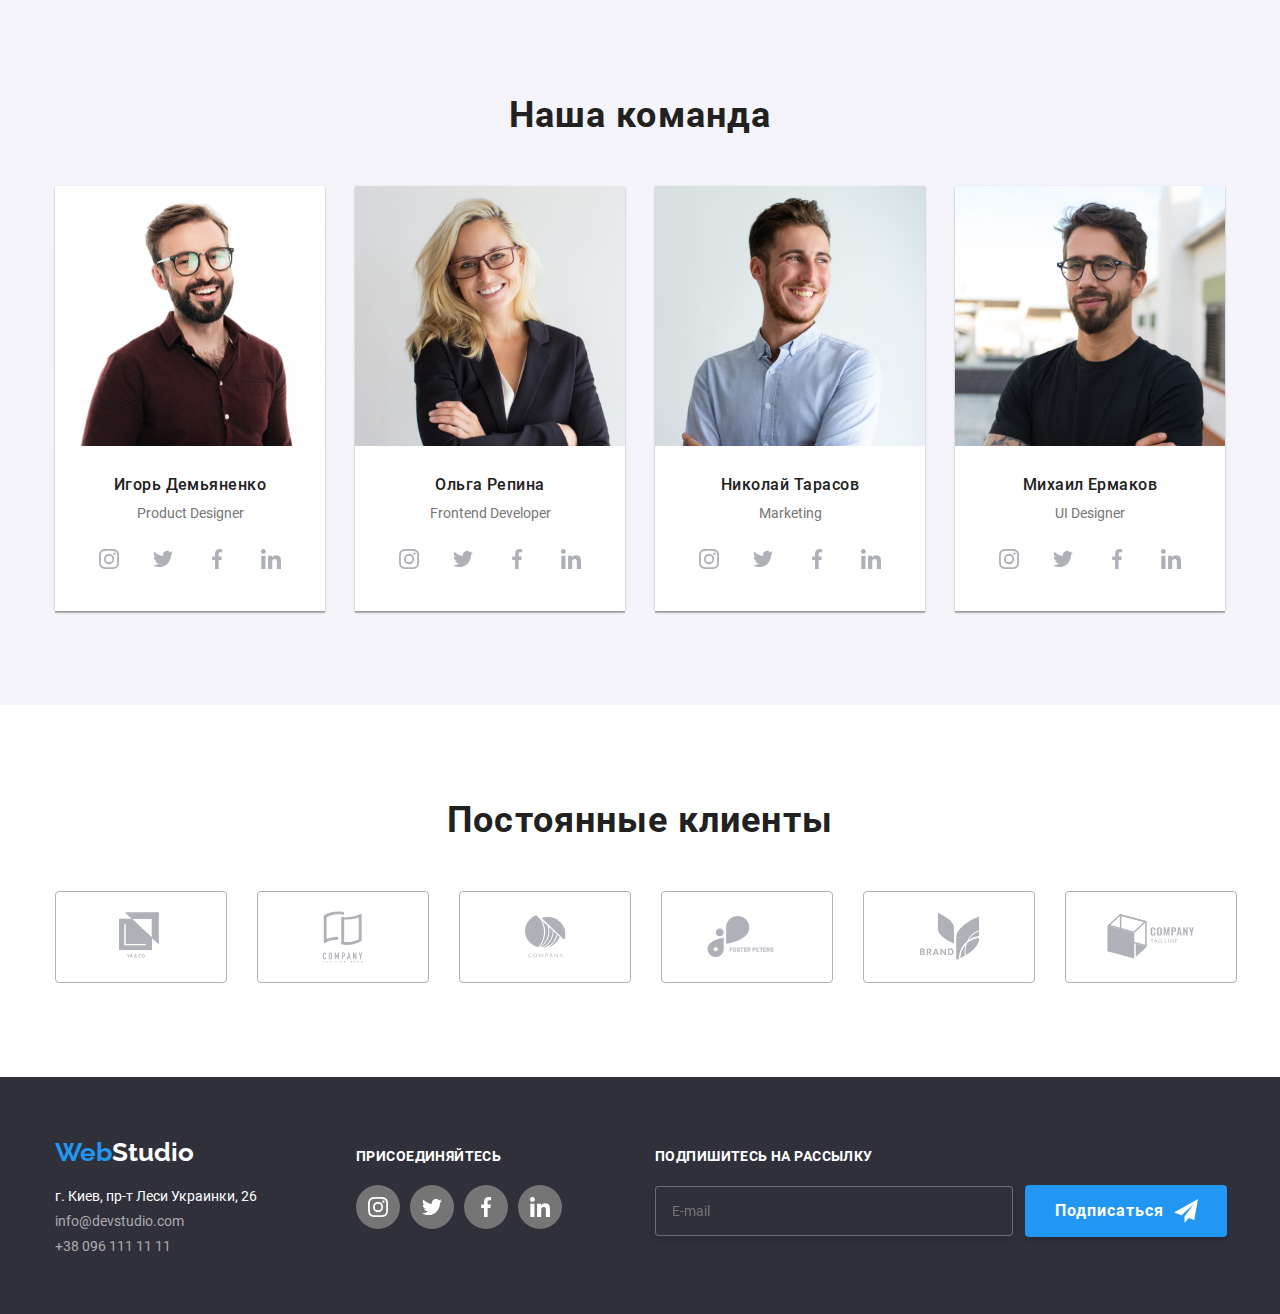
==== commit 119a94c2: "7 sass" ====
--- a/index.html
+++ b/index.html
@@ -122,8 +122,9 @@
                                                 <a href="" class="checkbox-text">Условия договора</a>
                                             </span>
                                         </label>
+                                        <button class="btn-hero" type="submit">Отправить</button>
                                     </div>                   
-                                    <button class="btn-hero" type="submit">Отправить</button>
+                                    
                                 </form>
                             </div>
                         </div>
@@ -444,7 +445,7 @@
                 <h3 class="footer-h3">присоединяйтесь</h3>
                 <ul class="social-list">    
                     <li class="social-icon">
-                        <a href="https://instagram.com" class="social-link">
+                        <a href="https://instagram.com" class="social-link trans">
                             <svg class="logo-icon">
                                 <use href="./images/decoration/symbol-defs.svg#instagram">
                                 </use>
@@ -452,7 +453,7 @@
                         </a>
                     </li>    
                     <li class="social-icon">
-                        <a href="https://instagram.com" class="social-link">
+                        <a href="https://twitter.com" class="social-link trans">
                             <svg class="logo-icon">
                                 <use href="./images/decoration/symbol-defs.svg#twitter">
                                 </use>
@@ -460,7 +461,7 @@
                         </a>
                     </li>     
                     <li class="social-icon">
-                        <a href="https://instagram.com" class="social-link">
+                        <a href="https://facebook.com" class="social-link trans">
                             <svg class="logo-icon">
                                 <use href="./images/decoration/symbol-defs.svg#facebook">
                                 </use>
@@ -468,7 +469,7 @@
                         </a>
                     </li>    
                     <li class="social-icon">
-                        <a href="https://instagram.com" class="social-link">
+                        <a href="https://linkedin.com" class="social-link trans">
                             <svg class="logo-icon">
                                 <use href="./images/decoration/symbol-defs.svg#linkedin">
                                 </use>
--- a/css/main.min.css
+++ b/css/main.min.css
@@ -1,2 +1,7 @@
-/*! modern-normalize v1.0.0 | MIT License | https://github.com/sindresorhus/modern-normalize */*,*::before,*::after{-webkit-box-sizing:border-box;box-sizing:border-box}:root{-moz-tab-size:4;-o-tab-size:4;tab-size:4}html{line-height:1.15;-webkit-text-size-adjust:100%}body{margin:0}body{font-family:system-ui,-apple-system,"Segoe UI",Roboto,Helvetica,Arial,sans-serif,"Apple Color Emoji","Segoe UI Emoji"}hr{height:0;color:inherit}abbr[title]{-webkit-text-decoration:underline dotted;text-decoration:underline dotted}b,strong{font-weight:bolder}code,kbd,samp,pre{font-family:ui-monospace, SFMono-Regular, Consolas, 'Liberation Mono', Menlo, monospace;font-size:1em}small{font-size:80%}sub,sup{font-size:75%;line-height:0;position:relative;vertical-align:baseline}sub{bottom:-0.25em}sup{top:-0.5em}table{text-indent:0;border-color:inherit}button,input,optgroup,select,textarea{font-family:inherit;font-size:100%;line-height:1.15;margin:0}button,select{text-transform:none}button,[type='button'],[type='reset'],[type='submit']{-webkit-appearance:button}::-moz-focus-inner{border-style:none;padding:0}:-moz-focusring{outline:1px dotted ButtonText}:-moz-ui-invalid{box-shadow:none}legend{padding:0}progress{vertical-align:baseline}::-webkit-inner-spin-button,::-webkit-outer-spin-button{height:auto}[type='search']{-webkit-appearance:textfield;outline-offset:-2px}::-webkit-search-decoration{-webkit-appearance:none}::-webkit-file-upload-button{-webkit-appearance:button;font:inherit}summary{display:list-item}@font-face{font-family:"Raleway";font-style:normal;font-weight:700;src:url("../fonts/raleway-v18-latin_cyrillic-700.eot");src:local(""),url("../fonts/raleway-v18-latin_cyrillic-700.eot?#iefix") format("embedded-opentype"),url("../fonts/raleway-v18-latin_cyrillic-700.woff2") format("woff2"),url("../fonts/raleway-v18-latin_cyrillic-700.woff") format("woff"),url("../fonts/raleway-v18-latin_cyrillic-700.ttf") format("truetype"),url("../fonts/raleway-v18-latin_cyrillic-700.svg#Raleway") format("svg")}@font-face{font-family:"Roboto";font-style:normal;font-weight:400;src:url("../fonts/roboto-v20-latin_cyrillic-regular.eot");src:local(""),url("../fonts/roboto-v20-latin_cyrillic-regular.eot?#iefix") format("embedded-opentype"),url("../fonts/roboto-v20-latin_cyrillic-regular.woff2") format("woff2"),url("../fonts/roboto-v20-latin_cyrillic-regular.woff") format("woff"),url("../fonts/roboto-v20-latin_cyrillic-regular.ttf") format("truetype"),url("../fonts/roboto-v20-latin_cyrillic-regular.svg#Roboto") format("svg")}@font-face{font-family:"Roboto";font-style:normal;font-weight:500;src:url("../fonts/roboto-v20-latin_cyrillic-500.eot");src:local(""),url("../fonts/roboto-v20-latin_cyrillic-500.eot?#iefix") format("embedded-opentype"),url("../fonts/roboto-v20-latin_cyrillic-500.woff2") format("woff2"),url("../fonts/roboto-v20-latin_cyrillic-500.woff") format("woff"),url("../fonts/roboto-v20-latin_cyrillic-500.ttf") format("truetype"),url("../fonts/roboto-v20-latin_cyrillic-500.svg#Roboto") format("svg")}@font-face{font-family:"Roboto";font-style:normal;font-weight:700;src:url("../fonts/roboto-v20-latin_cyrillic-700.eot");src:local(""),url("../fonts/roboto-v20-latin_cyrillic-700.eot?#iefix") format("embedded-opentype"),url("../fonts/roboto-v20-latin_cyrillic-700.woff2") format("woff2"),url("../fonts/roboto-v20-latin_cyrillic-700.woff") format("woff"),url("../fonts/roboto-v20-latin_cyrillic-700.ttf") format("truetype"),url("../fonts/roboto-v20-latin_cyrillic-700.svg#Roboto") format("svg")}@font-face{font-family:"Roboto";font-style:normal;font-weight:900;src:url("../fonts/roboto-v20-latin_cyrillic-900.eot");src:local(""),url("../fonts/roboto-v20-latin_cyrillic-900.eot?#iefix") format("embedded-opentype"),url("../fonts/roboto-v20-latin_cyrillic-900.woff2") format("woff2"),url("../fonts/roboto-v20-latin_cyrillic-900.woff") format("woff"),url("../fonts/roboto-v20-latin_cyrillic-900.ttf") format("truetype"),url("../fonts/roboto-v20-latin_cyrillic-900.svg#Roboto") format("svg")}body{font-family:"Roboto",sans-serif;color:#757575;background-color:#fff;text-decoration:none;font-size:14px}*{margin:0;padding:0}ul{list-style-type:none}li{display:list-item}.list{padding:0;margin:0;list-style:none}.title{color:#212121}a{text-decoration:none;color:#212121}a:hover,a:focus{color:#2196f3}.h2-invis{display:none}.container.jobs-img{padding-bottom:94px}.title.h2{font-family:"Roboto";font-weight:700;font-size:36px;line-height:42px;text-align:center;letter-spacing:0.03em;margin-bottom:50px;color:#212121}.container{width:1200px;padding-left:15px;padding-right:15px;margin-left:auto;margin-right:auto}.container.container-portfolio{padding-bottom:94px}.hero{font-family:"Roboto",sans-serif;font-weight:900;font-size:44px;line-height:136%;color:#fff;letter-spacing:0.06em;text-transform:uppercase;padding-bottom:30px}.hero-page{max-width:1600px;margin-left:auto;margin-right:auto;background-color:#c4c4c4;background-image:-webkit-gradient(linear, left top, right top, from(rgba(47,48,58,0.4)), to(rgba(47,48,58,0.4))),url(../images/decoration/bcgfon.jpg);background-image:linear-gradient(to right, rgba(47,48,58,0.4), rgba(47,48,58,0.4)),url(../images/decoration/bcgfon.jpg);background-repeat:no-repeat;background-position:center;text-align:center;padding-bottom:200px;padding-top:200px}.backdrop{position:fixed;top:0;left:0;width:100%;height:100%;background:rgba(0,0,0,0.2);opacity:1;-webkit-transition:opacity 250ms cubic-bezier(0.4, 0, 0.2, 1);transition:opacity 250ms cubic-bezier(0.4, 0, 0.2, 1)}.backdrop.is-hidden{opacity:0;pointer-events:none}.modal{position:absolute;top:50%;left:50%;width:528px;height:581px;background-color:#fff;-webkit-transform:translate(-50%, -50%);transform:translate(-50%, -50%);padding:40px}.close-button{display:-webkit-box;display:-ms-flexbox;display:flex;-webkit-box-pack:center;-ms-flex-pack:center;justify-content:center;-webkit-box-align:center;-ms-flex-align:center;align-items:center;width:30px;height:30px;position:absolute;top:8px;right:8px;border:1px solid rgba(0,0,0,0.1);-webkit-box-sizing:border-box;box-sizing:border-box;background-color:#fff;border:1px solid rgba(0,0,0,0.1);border-radius:50%}.close-button:hover .form-close,.close-button:focus .form-close{fill:#2196f3;-webkit-transition-duration:250ms;transition-duration:250ms;-webkit-transition-delay:cubic-bezier(0.4, 0, 0.2, 1);transition-delay:cubic-bezier(0.4, 0, 0.2, 1)}.form{display:-webkit-box;display:-ms-flexbox;display:flex;-webkit-box-orient:vertical;-webkit-box-direction:normal;-ms-flex-direction:column;flex-direction:column;-webkit-box-sizing:border-box;box-sizing:border-box}.form-close{width:16px;height:16px}.form-p{font-family:"Roboto",sans-serif;font-weight:700;font-size:20px;line-height:1.15;text-align:center;letter-spacing:0.03em;color:#212121;padding-bottom:30px}.form-field{display:block;position:relative;margin-bottom:28px}.form-input{width:100%;-webkit-box-sizing:border-box;box-sizing:border-box;margin:0;padding:12px 0 12px 42px;font:inherit;border-radius:4px;border:1px solid rgba(33,33,33,0.2)}.form-input:focus{-webkit-transition-duration:250ms;transition-duration:250ms;-webkit-transition-delay:cubic-bezier(0.4, 0, 0.2, 1);transition-delay:cubic-bezier(0.4, 0, 0.2, 1);border-color:#2196f3;outline:transparent}.form-span{position:absolute;display:inline-block;top:-16px;left:0;font-family:"Roboto",sans-serif;font-weight:400;font-size:12px;line-height:1.16;letter-spacing:0.01em}.form-comment{padding:12px 16px}.person-black,.phone-black,.email-black{width:18px;height:18px;position:absolute;top:50%;left:15px;-webkit-transform:translateY(-50%);transform:translateY(-50%);display:inline-block}.form-input:focus ~ .form-icon{-webkit-transition-duration:250ms;transition-duration:250ms;-webkit-transition-delay:cubic-bezier(0.4, 0, 0.2, 1);transition-delay:cubic-bezier(0.4, 0, 0.2, 1);fill:#2196f3}.form .btn-hero{position:absolute;min-width:200px;top:50%;left:50%;-webkit-transform:translate(-50%, 240px);transform:translate(-50%, 240px)}.form .btn-hero:hover,.form .btn-hero:focus{cursor:pointer;background:#188CE8;-webkit-transition-duration:250ms;transition-duration:250ms;-webkit-transition-delay:cubic-bezier(0.4, 0, 0.2, 1);transition-delay:cubic-bezier(0.4, 0, 0.2, 1)}.checkbox{position:absolute;width:1px;height:1px;margin:-1px;border:0;padding:0;clip:rect(0 0 0 0);overflow:hidden}.checkbox-lable{display:-webkit-box;display:-ms-flexbox;display:flex;-webkit-box-align:center;-ms-flex-align:center;align-items:center}.checkbox-text{border-bottom:1px solid #2196f3;color:#2196f3}.checkbox-icon{display:inline-block;width:16px;height:15px;margin-right:8px;border:2px solid #212121;border-radius:4px}.checkbox-lable{padding-bottom:30px}.checkbox:checked+.checkbox-icon{background-color:#2196f3;background-image:url(../images/decoration/icon-check-on.svg);background-size:contain;background-origin:border-box;border-color:#2196f3;-webkit-transition-duration:250ms;transition-duration:250ms;-webkit-transition-delay:cubic-bezier(0.4, 0, 0.2, 1);transition-delay:cubic-bezier(0.4, 0, 0.2, 1);transition-duration:250ms;transition-delay:cubic-bezier(0.4, 0, 0.2, 1)}.checkbox:focus+.checkbox-icon{background-image:url(../images/decoration/check.svg);-webkit-transition-duration:250ms;transition-duration:250ms;-webkit-transition-delay:cubic-bezier(0.4, 0, 0.2, 1);transition-delay:cubic-bezier(0.4, 0, 0.2, 1)}.checkbox:focus:checked+.checkbox-icon{background-image:url(../images/decoration/icon-check-on.svg);background-color:#2196f3;-webkit-transition-duration:250ms;transition-duration:250ms;-webkit-transition-delay:cubic-bezier(0.4, 0, 0.2, 1);transition-delay:cubic-bezier(0.4, 0, 0.2, 1)}.logo{color:#2196f3;font-family:"Raleway",sans-serif;font-weight:700;font-size:26px;line-height:1.19}.logo-secondary{color:#fff}.header-logo{margin-right:93px}.buttons{display:-webkit-box;display:-ms-flexbox;display:flex;-webkit-box-pack:center;-ms-flex-pack:center;justify-content:center;padding-bottom:50px}.projects{display:-webkit-box;display:-ms-flexbox;display:flex;-ms-flex-wrap:wrap;flex-wrap:wrap}.projects-list{display:block;width:370px;margin-right:30px;margin-bottom:30px}.projects-div{padding:20px 24px;border-left:1px solid #eee;border-right:1px solid #eee;border-bottom:1px solid #eee}.projects-overlay{position:relative;overflow:hidden}.projects-text{display:inline-block;position:absolute;font-family:"Roboto",sans-serif;font-weight:400;font-size:18px;line-height:1.56;letter-spacing:0.03em;padding:63px 24px;color:#fff;bottom:0;left:0;-webkit-transform:translateY(100%);transform:translateY(100%);background-color:rgba(33,150,243,0.9);-webkit-transition:-webkit-transform 250ms cubic-bezier(0.4, 0, 0.2, 1);transition:-webkit-transform 250ms cubic-bezier(0.4, 0, 0.2, 1);transition:transform 250ms cubic-bezier(0.4, 0, 0.2, 1);transition:transform 250ms cubic-bezier(0.4, 0, 0.2, 1), -webkit-transform 250ms cubic-bezier(0.4, 0, 0.2, 1)}.projects .title{font-family:"Roboto",sans-serif;font-weight:700;font-size:18px;line-height:2;letter-spacing:0.06em;padding-bottom:4px}.projects .portfolio-jobs{font-family:"Roboto",sans-serif;font-weight:400;font-size:16px;line-height:1.87;letter-spacing:0.03em;color:#757575}.projects-list .projects-link{display:block}.projects-list .projects-link:hover,.projects-list .projects-link:focus{-webkit-box-shadow:0px 1px 1px rgba(0,0,0,0.12),0px 4px 4px rgba(0,0,0,0.06),1px 4px 6px rgba(0,0,0,0.16);box-shadow:0px 1px 1px rgba(0,0,0,0.12),0px 4px 4px rgba(0,0,0,0.06),1px 4px 6px rgba(0,0,0,0.16);-webkit-transition-duration:250ms;transition-duration:250ms;-webkit-transition-delay:cubic-bezier(0.4, 0, 0.2, 1);transition-delay:cubic-bezier(0.4, 0, 0.2, 1)}.projects-list:nth-last-child(-n+3){margin-bottom:0}.projects-list:nth-child(3n){margin-right:0}.overlay{position:relative}.projects-link:hover .projects-text,.projects-link:focus .projects-text{-webkit-transform:translateY(0);transform:translateY(0);-webkit-transition-duration:250ms;transition-duration:250ms;-webkit-transition-delay:cubic-bezier(0.4, 0, 0.2, 1);transition-delay:cubic-bezier(0.4, 0, 0.2, 1)}.social-icon{display:block;-webkit-box-pack:center;-ms-flex-pack:center;justify-content:center;-webkit-box-align:center;-ms-flex-align:center;align-items:center}.social-link{display:-webkit-box;display:-ms-flexbox;display:flex;-webkit-box-pack:center;-ms-flex-pack:center;justify-content:center;-webkit-box-align:center;-ms-flex-align:center;align-items:center;width:44px;height:44px;border-radius:50%}.social-link:hover,.social-link:focus{background-color:#2196f3;-webkit-transition-duration:250ms;transition-duration:250ms;-webkit-transition-delay:cubic-bezier(0.4, 0, 0.2, 1);transition-delay:cubic-bezier(0.4, 0, 0.2, 1)}.social-link:hover .logo-icon,.social-link:focus .logo-icon{fill:#fff;-webkit-transition-duration:250ms;transition-duration:250ms;-webkit-transition-delay:cubic-bezier(0.4, 0, 0.2, 1);transition-delay:cubic-bezier(0.4, 0, 0.2, 1)}.logo-icon{display:block;width:20px;height:20px;fill:#afb1b8}.btn-hero{display:inline-block;color:#fff;background-color:#2196f3;border-radius:4px;border:1px solid transparent;min-width:200px;font-size:16px;font-weight:700;line-height:1.88;letter-spacing:0.06em;padding:10px 32px;-webkit-box-align:center;-ms-flex-align:center;align-items:center;text-align:center;-webkit-box-shadow:0px 4px 4px rgba(0,0,0,0.15);box-shadow:0px 4px 4px rgba(0,0,0,0.15)}.btn-hero:hover,.btn-hero:focus{color:#fff;cursor:pointer}.btn{display:inline-block;font-family:"Roboto",sans-serif;font-weight:700;font-size:16px;line-height:162%;letter-spacing:0.03em;padding:6px 22px;border:1px solid transparent;border-radius:4px;min-width:73px}.btn:hover,.btn:focus{color:#fff;background-color:#2196f3;outline:none;-webkit-transition-duration:250ms;transition-duration:250ms;-webkit-transition-delay:cubic-bezier(0.4, 0, 0.2, 1);transition-delay:cubic-bezier(0.4, 0, 0.2, 1)}.buttons-list:not(:last-child){margin-right:8px}.btn-footer{display:-webkit-box;display:-ms-flexbox;display:flex;-webkit-box-align:center;-ms-flex-align:center;align-items:center;text-align:center;color:#fff;background-color:#2196f3;border-radius:4px;border:1px solid transparent;font-size:16px;font-weight:700;line-height:1.88;letter-spacing:0.06em;padding:10px 28px 10px 29px;-webkit-box-shadow:0px 4px 4px rgba(0,0,0,0.15);box-shadow:0px 4px 4px rgba(0,0,0,0.15)}.btn-footer:hover,.btn-footer:focus{cursor:pointer;-webkit-transition-duration:250ms;transition-duration:250ms;-webkit-transition-delay:cubic-bezier(0.4, 0, 0.2, 1);transition-delay:cubic-bezier(0.4, 0, 0.2, 1)}.header{background-color:#fff}.main-nav{display:-webkit-box;display:-ms-flexbox;display:flex;-webkit-box-align:center;-ms-flex-align:center;align-items:center}.site-nav{display:-webkit-box;display:-ms-flexbox;display:flex}.site-nav .link:hover,.site-nav .link:focus{color:#2196f3;-webkit-transition-duration:250ms;transition-duration:250ms;-webkit-transition-delay:cubic-bezier(0.4, 0, 0.2, 1);transition-delay:cubic-bezier(0.4, 0, 0.2, 1)}.site-nav .link,.auth-nav .link{display:block;font-family:"Roboto",sans-serif;font-weight:500;line-height:1.14;letter-spacing:0.02em;padding-top:32px;padding-bottom:32px;color:#212121;position:relative}.link::after{content:"";display:block;width:100%;height:5px;background-color:#2196f3;position:absolute;left:0;bottom:0;-webkit-transform:scaleX(0);transform:scaleX(0);-webkit-transition:-webkit-transform 250ms cubic-bezier(0.4, 0, 0.2, 1);transition:-webkit-transform 250ms cubic-bezier(0.4, 0, 0.2, 1);transition:transform 250ms cubic-bezier(0.4, 0, 0.2, 1);transition:transform 250ms cubic-bezier(0.4, 0, 0.2, 1), -webkit-transform 250ms cubic-bezier(0.4, 0, 0.2, 1);border-radius:2px}.site-nav .link:hover::after{-webkit-transform:scaleX(1);transform:scaleX(1)}.item{margin-right:50px}.item:last-child{margin-right:0}.item .link{display:-webkit-box;display:-ms-flexbox;display:flex;-webkit-box-align:center;-ms-flex-align:center;align-items:center}.item.envelope,.item.vector{fill:#757575}.envelope-icon{padding:0;border:none;width:16px;height:12px;margin-right:10px}.vector-icon{padding:0;border:none;width:10px;height:16px;margin-right:10px}.auth-nav{display:-webkit-box;display:-ms-flexbox;display:flex;margin-left:auto;color:#757575}.auth-nav .link{color:#757575}.auth-nav .link,.auth-nav .envelope-icon,.auth-nav .vector-icon{-webkit-transition-duration:250ms;transition-duration:250ms;-webkit-transition-delay:cubic-bezier(0.4, 0, 0.2, 1);transition-delay:cubic-bezier(0.4, 0, 0.2, 1)}.auth-nav .link:hover .envelope-icon,.auth-nav .link:focus .envelope-icon,.auth-nav .link:hover .vector-icon,.auth-nav .link:focus .vector-icon,.auth-nav .link:hover,.auth-nav .link:focus{color:#2196f3;fill:#2196f3}.our-jobs{padding-top:94px;padding-bottom:94px}.jobs-img .title,.team>h2{font-family:"Roboto",sans-serif;font-weight:700;font-size:36px;line-height:1.16;letter-spacing:0.03em}.pictures{display:-webkit-box;display:-ms-flexbox;display:flex}.pictures img{margin-right:30px;display:block}.card{position:relative}.card-text{display:-webkit-box;display:-ms-flexbox;display:flex;width:370px;height:70px;font-family:"Roboto",sans-serif;font-weight:400;font-size:14px;line-height:1.14;-webkit-box-pack:center;-ms-flex-pack:center;justify-content:center;-webkit-box-align:center;-ms-flex-align:center;align-items:center;letter-spacing:0.03em;text-transform:uppercase;color:#fff;background-color:rgba(47,48,58,0.8);position:absolute;bottom:0;left:0}.pictures img:last-child{margin-right:0}.title.works{margin-bottom:10px}.features{display:-webkit-box;display:-ms-flexbox;display:flex;-ms-flex-wrap:wrap;flex-wrap:wrap}.features .title{font-family:"Roboto",sans-serif;font-weight:700;line-height:1.14;letter-spacing:0.03em;text-transform:uppercase}.features p{font-family:"Roboto",sans-serif;font-weight:400;line-height:1.71;letter-spacing:0.03em}.features-icon{display:block;height:120px;margin-bottom:30px;background:#f5f4fa;border-radius:4px}.features>.item{margin-right:30px}.features-list{margin-right:30px;width:270px}.features-list:last-child{margin-right:0}.antenna-icon,.clock-icon,.diagram-icon,.astronaut-icon{width:70px;height:70px}.bcg-our-team{background-color:#f5f4fa}.container.our-team{background-color:#f5f4fa;padding-top:94px;padding-bottom:94px}.team-list{background-color:#fff;margin-right:30px;text-align:center;-webkit-box-shadow:0px 1px 3px rgba(0,0,0,0.12),0px 1px 1px rgba(0,0,0,0.14),0px 2px 1px rgba(0,0,0,0.2);box-shadow:0px 1px 3px rgba(0,0,0,0.12),0px 1px 1px rgba(0,0,0,0.14),0px 2px 1px rgba(0,0,0,0.2)}.team-list:last-child{margin-right:0}.workers>img{margin-bottom:30px;display:block}.title.name{font-family:"Roboto",sans-serif;font-weight:500;font-size:16px;line-height:1.18;letter-spacing:0.03em;margin-bottom:10px}.workers-prof{margin-bottom:16px}.social-list{display:-webkit-box;display:-ms-flexbox;display:flex;padding:0 32px 30px}.social-icon:not(:last-child){margin-right:10px}.footer{background-color:#2f303a;padding-top:60px;padding-bottom:60px}.footer .link{color:rgba(255,255,255,0.6)}.footer .link:hover,.footer .link:focus{color:#2196f3;-webkit-transition-duration:250ms;transition-duration:250ms;-webkit-transition-delay:cubic-bezier(0.4, 0, 0.2, 1);transition-delay:cubic-bezier(0.4, 0, 0.2, 1)}.footer-p{margin-bottom:9px;color:#fff;width:231px}.footer-p:last-child{margin-bottom:0}.footer-block{padding-bottom:0;margin-bottom:0;padding-right:70px}.footer-h3{font-family:"Roboto",sans-serif;font-weight:700;font-size:14px;line-height:1.14;letter-spacing:0.03em;text-transform:uppercase;color:#fff;margin-bottom:20px;padding-top:12px}.logo-footer{display:-webkit-box;display:-ms-flexbox;display:flex;-webkit-box-pack:justify;-ms-flex-pack:justify;justify-content:space-between}.logo-div{margin-bottom:20px}.footer-social .social-icon{margin-bottom:0}.menu{padding:0;margin:0;list-style:none;display:-webkit-box;display:-ms-flexbox;display:flex}.menu-item{margin-right:15px;outline:2px solid tomato}.menu-link{display:block;padding:10px 20px;text-decoration:none;background-color:teal;color:#fff}.static-clients{padding-top:94px;padding-bottom:94px}.clients-list{display:-webkit-box;display:-ms-flexbox;display:flex}.client{width:170px;height:90px;border:1px solid #AFB1B8;border-radius:4px;margin-right:30px;-webkit-box-sizing:border-box;box-sizing:border-box}.client-link{display:-webkit-box;display:-ms-flexbox;display:flex;width:170px;height:90px;-webkit-box-align:center;-ms-flex-align:center;align-items:center;-webkit-box-pack:center;-ms-flex-pack:center;justify-content:center}.client:last-child{margin-right:0}.client:hover,.client:focus{border-color:#2196f3;-webkit-transition-duration:250ms;transition-duration:250ms;-webkit-transition-delay:cubic-bezier(0.4, 0, 0.2, 1);transition-delay:cubic-bezier(0.4, 0, 0.2, 1)}.logo{fill:#afb1b8}.client:hover .logo,.client:focus .logo{fill:#2196f3;-webkit-transition-duration:250ms;transition-duration:250ms;-webkit-transition-delay:cubic-bezier(0.4, 0, 0.2, 1);transition-delay:cubic-bezier(0.4, 0, 0.2, 1)}.footer-shared{display:-webkit-box;display:-ms-flexbox;display:flex;-webkit-box-orient:vertical;-webkit-box-direction:normal;-ms-flex-direction:column;flex-direction:column;padding-left:93px}.footer-input{background-color:#2f303a;width:358px;height:50px;border-radius:4px;border:1px solid rgba(255,255,255,0.3);-webkit-box-sizing:border-box;box-sizing:border-box;-webkit-filter:drop-shadow(0px 4px 4px rgba(0,0,0,0.15));filter:drop-shadow(0px 4px 4px rgba(0,0,0,0.15));padding:15px 16px}.footer-distribution{position:relative;display:-webkit-box;display:-ms-flexbox;display:flex;-webkit-box-align:center;-ms-flex-align:center;align-items:center}.footer-distribution .btn-footer{margin-left:12px}.footer-distribution .footer-svg{margin-left:10px}.footer-social .social-list{padding:0;margin:0}.footer-social .social-link{background-color:#757575}.footer-social .logo-icon{fill:#fff}.footer-social .social-link:hover,.footer-social .social-link:focus{background-color:#2196f3}
+/*! modern-normalize v1.0.0 | MIT License | https://github.com/sindresorhus/modern-normalize */*,*::before,*::after{-webkit-box-sizing:border-box;box-sizing:border-box}:root{-moz-tab-size:4;-o-tab-size:4;tab-size:4}html{line-height:1.15;-webkit-text-size-adjust:100%}body{margin:0}body{font-family:system-ui,-apple-system,"Segoe UI",Roboto,Helvetica,Arial,sans-serif,"Apple Color Emoji","Segoe UI Emoji"}hr{height:0;color:inherit}abbr[title]{-webkit-text-decoration:underline dotted;text-decoration:underline dotted}b,strong{font-weight:bolder}code,kbd,samp,pre{font-family:ui-monospace,+ SFMono-Regular,+ Consolas,+ 'Liberation Mono',+ Menlo,+ monospace;font-size:1em}small{font-size:80%}sub,sup{font-size:75%;line-height:0;position:relative;vertical-align:baseline}sub{bottom:-0.25em}sup{top:-0.5em}table{text-indent:0;border-color:inherit}button,input,optgroup,select,textarea{font-family:inherit;font-size:100%;line-height:1.15;margin:0}button,select{text-transform:none}button,[type='button'],[type='reset'],[type='submit']{-webkit-appearance:button}::-moz-focus-inner{border-style:none;padding:0}:-moz-focusring{outline:1px dotted ButtonText}:-moz-ui-invalid{box-shadow:none}legend{padding:0}progress{vertical-align:baseline}::-webkit-inner-spin-button,::-webkit-outer-spin-button{height:auto}[type='search']{-webkit-appearance:textfield;outline-offset:-2px}::-webkit-search-decoration{-webkit-appearance:none}::-webkit-file-upload-button{-webkit-appearance:button;font:inherit}summary{display:list-item}@font-face{font-family:"Raleway";font-style:normal;font-weight:700;src:url("../fonts/raleway-v18-latin_cyrillic-700.eot");src:local(""),url("../fonts/raleway-v18-latin_cyrillic-700.eot?#iefix") format("embedded-opentype"),url("../fonts/raleway-v18-latin_cyrillic-700.woff2") format("woff2"),url("../fonts/raleway-v18-latin_cyrillic-700.woff") format("woff"),url("../fonts/raleway-v18-latin_cyrillic-700.ttf") format("truetype"),url("../fonts/raleway-v18-latin_cyrillic-700.svg#Raleway") format("svg")}@font-face{font-family:"Roboto";font-style:normal;font-weight:400;src:url("../fonts/roboto-v20-latin_cyrillic-regular.eot");src:local(""),url("../fonts/roboto-v20-latin_cyrillic-regular.eot?#iefix") format("embedded-opentype"),url("../fonts/roboto-v20-latin_cyrillic-regular.woff2") format("woff2"),url("../fonts/roboto-v20-latin_cyrillic-regular.woff") format("woff"),url("../fonts/roboto-v20-latin_cyrillic-regular.ttf") format("truetype"),url("../fonts/roboto-v20-latin_cyrillic-regular.svg#Roboto") format("svg")}@font-face{font-family:"Roboto";font-style:normal;font-weight:500;src:url("../fonts/roboto-v20-latin_cyrillic-500.eot");src:local(""),url("../fonts/roboto-v20-latin_cyrillic-500.eot?#iefix") format("embedded-opentype"),url("../fonts/roboto-v20-latin_cyrillic-500.woff2") format("woff2"),url("../fonts/roboto-v20-latin_cyrillic-500.woff") format("woff"),url("../fonts/roboto-v20-latin_cyrillic-500.ttf") format("truetype"),url("../fonts/roboto-v20-latin_cyrillic-500.svg#Roboto") format("svg")}@font-face{font-family:"Roboto";font-style:normal;font-weight:700;src:url("../fonts/roboto-v20-latin_cyrillic-700.eot");src:local(""),url("../fonts/roboto-v20-latin_cyrillic-700.eot?#iefix") format("embedded-opentype"),url("../fonts/roboto-v20-latin_cyrillic-700.woff2") format("woff2"),url("../fonts/roboto-v20-latin_cyrillic-700.woff") format("woff"),url("../fonts/roboto-v20-latin_cyrillic-700.ttf") format("truetype"),url("../fonts/roboto-v20-latin_cyrillic-700.svg#Roboto") format("svg")}@font-face{font-family:"Roboto";font-style:normal;font-weight:900;src:url("../fonts/roboto-v20-latin_cyrillic-900.eot");src:local(""),url("../fonts/roboto-v20-latin_cyrillic-900.eot?#iefix") format("embedded-opentype"),url("../fonts/roboto-v20-latin_cyrillic-900.woff2") format("woff2"),url("../fonts/roboto-v20-latin_cyrillic-900.woff") format("woff"),url("../fonts/roboto-v20-latin_cyrillic-900.ttf") format("truetype"),url("../fonts/roboto-v20-latin_cyrillic-900.svg#Roboto") format("svg")}body{font-family:"Roboto",sans-serif;font-weight:400;color:#757575;background-color:#fff;text-decoration:none;font-size:14px}*{margin:0;padding:0}ul{list-style-type:none}li{display:list-item}.list{padding:0;margin:0;list-style:none}.title{color:#212121}a{text-decoration:none;color:#212121}a:hover,a:focus{color:#2196f3}.h2-invis{display:none}.container.jobs-img{padding-bottom:94px}.title.h2{font-family:"Roboto",sans-serif;font-weight:700;font-size:36px;line-height:42px;text-align:center;letter-spacing:0.03em;margin-bottom:50px;color:#212121}.container{width:1200px;padding-left:15px;padding-right:15px;margin-left:auto;margin-right:auto}.container.container-portfolio{padding-bottom:94px}.hero{font-family:"Roboto",sans-serif;font-weight:900;font-size:44px;line-height:136%;color:#fff;letter-spacing:0.06em;text-transform:uppercase;padding-bottom:30px}.hero-page{max-width:1600px;margin-left:auto;margin-right:auto;background-color:#c4c4c4;background-image:-webkit-gradient(linear, left top, right top, from(rgba(47,48,58,0.4)), to(rgba(47,48,58,0.4))),url(../images/decoration/bcgfon.jpg);background-image:linear-gradient(to right, rgba(47,48,58,0.4), rgba(47,48,58,0.4)),url(../images/decoration/bcgfon.jpg);background-repeat:no-repeat;background-position:center;text-align:center;padding-bottom:200px;padding-top:200px}.backdrop{position:fixed;z-index:1;top:0;left:0;width:100%;height:100%;background:rgba(0,0,0,0.2);opacity:1;-webkit-transition:opacity 250ms cubic-bezier(0.4, 0, 0.2, 1);transition:opacity 250ms cubic-bezier(0.4, 0, 0.2, 1)}.backdrop.is-hidden{opacity:0;pointer-events:none}.modal{position:absolute;top:50%;left:50%;width:528px;background-color:#fff;-webkit-transform:translate(-50%, -50%);transform:translate(-50%, -50%)}.close-button{display:-webkit-box;display:-ms-flexbox;display:flex;-webkit-box-pack:center;-ms-flex-pack:center;justify-content:center;-webkit-box-align:center;-ms-flex-align:center;align-items:center;width:30px;height:30px;position:absolute;top:8px;right:8px;border:1px solid rgba(0,0,0,0.1);-webkit-box-sizing:border-box;box-sizing:border-box;background-color:#fff;border:1px solid rgba(0,0,0,0.1);border-radius:50%}.close-button:hover .form-close,.close-button:focus .form-close{fill:#2196f3;-webkit-transition-duration:250ms;transition-duration:250ms;-webkit-transition-delay:cubic-bezier(0.4, 0, 0.2, 1);transition-delay:cubic-bezier(0.4, 0, 0.2, 1)}.form{display:-webkit-box;display:-ms-flexbox;display:flex;-webkit-box-orient:vertical;-webkit-box-direction:normal;-ms-flex-direction:column;flex-direction:column;-webkit-box-sizing:border-box;box-sizing:border-box;padding:40px}.form-close{width:16px;height:16px}.form-p{font-family:"Roboto",sans-serif;font-weight:700;font-size:20px;line-height:1.15;text-align:center;letter-spacing:0.03em;color:#212121;padding-bottom:30px}.form-field{display:block;position:relative;margin-bottom:28px}.form-input{width:100%;-webkit-box-sizing:border-box;box-sizing:border-box;margin:0;padding:12px 0 12px 42px;font:inherit;border-radius:4px;border:1px solid rgba(33,33,33,0.2)}.form-input:focus{-webkit-transition-duration:250ms;transition-duration:250ms;-webkit-transition-delay:cubic-bezier(0.4, 0, 0.2, 1);transition-delay:cubic-bezier(0.4, 0, 0.2, 1);border-color:#2196f3;outline:transparent}.form-span{position:absolute;display:inline-block;top:-16px;left:0;font-size:12px;line-height:1.16;letter-spacing:0.01em}.form-comment{padding:12px 16px}.person-black,.phone-black,.email-black{width:18px;height:18px;position:absolute;top:50%;left:15px;-webkit-transform:translateY(-50%);transform:translateY(-50%);display:inline-block}.form-input:focus ~ .form-icon{-webkit-transition-duration:250ms;transition-duration:250ms;-webkit-transition-delay:cubic-bezier(0.4, 0, 0.2, 1);transition-delay:cubic-bezier(0.4, 0, 0.2, 1);fill:#2196f3}.form .btn-hero{width:200px;height:50px;margin-top:30px;-webkit-transition-duration:250ms;transition-duration:250ms;-webkit-transition-delay:cubic-bezier(0.4, 0, 0.2, 1);transition-delay:cubic-bezier(0.4, 0, 0.2, 1)}.form .btn-hero:hover,.form .btn-hero:focus{cursor:pointer;background:#188CE8}.checkbox{position:absolute;width:1px;height:1px;margin:-1px;border:0;padding:0;clip:rect(0 0 0 0);overflow:hidden}.checkbox-lable{display:-webkit-box;display:-ms-flexbox;display:flex;-webkit-box-align:center;-ms-flex-align:center;align-items:center}.checkbox-text{border-bottom:1px solid #2196f3;color:#2196f3}.checkbox-icon{display:inline-block;width:16px;height:15px;margin-right:8px;border:2px solid #212121;border-radius:4px}.checkbox-lable{padding-bottom:30px}.checkbox:checked+.checkbox-icon{background-color:#2196f3;background-image:url(../images/decoration/icon-check-on.svg);background-size:contain;background-origin:border-box;border-color:#2196f3;-webkit-transition-duration:250ms;transition-duration:250ms;-webkit-transition-delay:cubic-bezier(0.4, 0, 0.2, 1);transition-delay:cubic-bezier(0.4, 0, 0.2, 1);transition-duration:250ms;transition-delay:cubic-bezier(0.4, 0, 0.2, 1)}.checkbox:focus+.checkbox-icon{background-image:url(../images/decoration/check.svg);-webkit-transition-duration:250ms;transition-duration:250ms;-webkit-transition-delay:cubic-bezier(0.4, 0, 0.2, 1);transition-delay:cubic-bezier(0.4, 0, 0.2, 1)}.checkbox:focus:checked+.checkbox-icon{background-image:url(../images/decoration/icon-check-on.svg);background-color:#2196f3;-webkit-transition-duration:250ms;transition-duration:250ms;-webkit-transition-delay:cubic-bezier(0.4, 0, 0.2, 1);transition-delay:cubic-bezier(0.4, 0, 0.2, 1)}.logo{color:#2196f3;font-family:"Raleway",sans-serif;font-weight:700;font-size:26px;line-height:1.19}.logo-secondary{color:#fff}.header-logo{margin-right:93px}.buttons{display:-webkit-box;display:-ms-flexbox;display:flex;-webkit-box-pack:center;-ms-flex-pack:center;justify-content:center;padding-bottom:50px}.projects{display:-webkit-box;display:-ms-flexbox;display:flex;-ms-flex-wrap:wrap;flex-wrap:wrap}.projects-list{display:block;width:370px;margin-right:30px;margin-bottom:30px}.projects-div{padding:20px 24px;border-left:1px solid #eee;border-right:1px solid #eee;border-bottom:1px solid #eee}.projects-overlay{position:relative;overflow:hidden}.projects-text{display:inline-block;position:absolute;font-size:18px;line-height:1.56;letter-spacing:0.03em;padding:63px 24px;color:#fff;bottom:0;left:0;-webkit-transform:translateY(100%);transform:translateY(100%);background-color:rgba(33,150,243,0.9);-webkit-transition:-webkit-transform 250ms cubic-bezier(0.4, 0, 0.2, 1);transition:-webkit-transform 250ms cubic-bezier(0.4, 0, 0.2, 1);transition:transform 250ms cubic-bezier(0.4, 0, 0.2, 1);transition:transform 250ms cubic-bezier(0.4, 0, 0.2, 1), -webkit-transform 250ms cubic-bezier(0.4, 0, 0.2, 1)}.projects .title{font-family:"Roboto",sans-serif;font-weight:700;font-size:18px;line-height:2;letter-spacing:0.06em;padding-bottom:4px}.projects .portfolio-jobs{font-size:16px;line-height:1.87;letter-spacing:0.03em;color:#757575}.projects-list .projects-link{display:block}.projects-list .projects-link:hover,.projects-list .projects-link:focus{-webkit-box-shadow:0px 1px 1px rgba(0,0,0,0.12),0px 4px 4px rgba(0,0,0,0.06),1px 4px 6px rgba(0,0,0,0.16);box-shadow:0px 1px 1px rgba(0,0,0,0.12),0px 4px 4px rgba(0,0,0,0.06),1px 4px 6px rgba(0,0,0,0.16);-webkit-transition-duration:250ms;transition-duration:250ms;-webkit-transition-delay:cubic-bezier(0.4, 0, 0.2, 1);transition-delay:cubic-bezier(0.4, 0, 0.2, 1)}.projects-list:nth-last-child(-n+3){margin-bottom:0}.projects-list:nth-child(3n){margin-right:0}.overlay{position:relative}.projects-link:hover .projects-text,.projects-link:focus .projects-text{-webkit-transform:translateY(0);transform:translateY(0);-webkit-transition-duration:250ms;transition-duration:250ms;-webkit-transition-delay:cubic-bezier(0.4, 0, 0.2, 1);transition-delay:cubic-bezier(0.4, 0, 0.2, 1)}.social-icon{display:block;-webkit-box-pack:center;-ms-flex-pack:center;justify-content:center;-webkit-box-align:center;-ms-flex-align:center;align-items:center}.social-link{display:-webkit-box;display:-ms-flexbox;display:flex;-webkit-box-pack:center;-ms-flex-pack:center;justify-content:center;-webkit-box-align:center;-ms-flex-align:center;align-items:center;width:44px;height:44px;border-radius:50%}.social-link.trans{background:rgba(255,255,255,0.1)}.social-link:hover,.social-link:focus{background-color:#2196f3;-webkit-transition-duration:250ms;transition-duration:250ms;-webkit-transition-delay:cubic-bezier(0.4, 0, 0.2, 1);transition-delay:cubic-bezier(0.4, 0, 0.2, 1)}.social-link:hover .logo-icon,.social-link:focus .logo-icon{fill:#fff;-webkit-transition-duration:250ms;transition-duration:250ms;-webkit-transition-delay:cubic-bezier(0.4, 0, 0.2, 1);transition-delay:cubic-bezier(0.4, 0, 0.2, 1)}.logo-icon{display:block;width:20px;height:20px;fill:#afb1b8}.btn-hero{display:inline-block;color:#fff;background-color:#2196f3;border-radius:4px;border:1px solid transparent;min-width:200px;font-size:16px;font-weight:700;line-height:1.88;letter-spacing:0.06em;padding:10px 32px;-webkit-box-align:center;-ms-flex-align:center;align-items:center;text-align:center;-webkit-box-shadow:0px 4px 4px rgba(0,0,0,0.15);box-shadow:0px 4px 4px rgba(0,0,0,0.15)}.btn-hero:hover,.btn-hero:focus{color:#fff;cursor:pointer}.btn{display:inline-block;font-family:"Roboto",sans-serif;font-weight:500;font-size:16px;line-height:162%;letter-spacing:0.03em;padding:6px 22px;border:1px solid transparent;border-radius:4px;min-width:73px}.btn:hover,.btn:focus{color:#fff;background-color:#2196f3;-webkit-box-shadow:0px 3px 1px rgba(0,0,0,0.1),0px 1px 2px rgba(0,0,0,0.08),0px 2px 2px rgba(0,0,0,0.12);box-shadow:0px 3px 1px rgba(0,0,0,0.1),0px 1px 2px rgba(0,0,0,0.08),0px 2px 2px rgba(0,0,0,0.12);outline:none;-webkit-transition-duration:250ms;transition-duration:250ms;-webkit-transition-delay:cubic-bezier(0.4, 0, 0.2, 1);transition-delay:cubic-bezier(0.4, 0, 0.2, 1)}.buttons-list:not(:last-child){margin-right:8px}.btn-footer{display:-webkit-box;display:-ms-flexbox;display:flex;-webkit-box-align:center;-ms-flex-align:center;align-items:center;text-align:center;color:#fff;background-color:#2196f3;border-radius:4px;border:1px solid transparent;font-size:16px;font-weight:700;line-height:1.88;letter-spacing:0.06em;padding:10px 28px 10px 29px;-webkit-box-shadow:0px 4px 4px rgba(0,0,0,0.15);box-shadow:0px 4px 4px rgba(0,0,0,0.15)}.btn-footer:hover,.btn-footer:focus{cursor:pointer;-webkit-transition-duration:250ms;transition-duration:250ms;-webkit-transition-delay:cubic-bezier(0.4, 0, 0.2, 1);transition-delay:cubic-bezier(0.4, 0, 0.2, 1)}.header{background-color:#fff}.main-nav{display:-webkit-box;display:-ms-flexbox;display:flex;-webkit-box-align:center;-ms-flex-align:center;align-items:center}.site-nav{display:-webkit-box;display:-ms-flexbox;display:flex}.site-nav .link:hover,.site-nav .link:focus{color:#2196f3;-webkit-transition-duration:250ms;transition-duration:250ms;-webkit-transition-delay:cubic-bezier(0.4, 0, 0.2, 1);transition-delay:cubic-bezier(0.4, 0, 0.2, 1)}.site-nav .link,.auth-nav .link{display:block;font-family:"Roboto",sans-serif;font-weight:500;line-height:1.14;letter-spacing:0.02em;padding-top:32px;padding-bottom:32px;color:#212121;position:relative}.link::after{content:"";display:block;width:100%;height:5px;background-color:#2196f3;position:absolute;left:0;bottom:0;-webkit-transform:scaleX(0);transform:scaleX(0);-webkit-transition:-webkit-transform 250ms cubic-bezier(0.4, 0, 0.2, 1);transition:-webkit-transform 250ms cubic-bezier(0.4, 0, 0.2, 1);transition:transform 250ms cubic-bezier(0.4, 0, 0.2, 1);transition:transform 250ms cubic-bezier(0.4, 0, 0.2, 1), -webkit-transform 250ms cubic-bezier(0.4, 0, 0.2, 1);border-radius:2px}.site-nav .link:hover::after{-webkit-transform:scaleX(1);transform:scaleX(1)}.item{margin-right:50px}.item:last-child{margin-right:0}.item .link{display:-webkit-box;display:-ms-flexbox;display:flex;-webkit-box-align:center;-ms-flex-align:center;align-items:center}.item.envelope,.item.vector{fill:#757575}.envelope-icon{padding:0;border:none;width:16px;height:12px;margin-right:10px}.vector-icon{padding:0;border:none;width:10px;height:16px;margin-right:10px}.auth-nav{display:-webkit-box;display:-ms-flexbox;display:flex;margin-left:auto;color:#757575}.auth-nav .link{color:#757575}.auth-nav .link,.auth-nav .envelope-icon,.auth-nav .vector-icon{-webkit-transition-duration:250ms;transition-duration:250ms;-webkit-transition-delay:cubic-bezier(0.4, 0, 0.2, 1);transition-delay:cubic-bezier(0.4, 0, 0.2, 1)}.auth-nav .link:hover .envelope-icon,.auth-nav .link:focus .envelope-icon,.auth-nav .link:hover .vector-icon,.auth-nav .link:focus .vector-icon,.auth-nav .link:hover,.auth-nav .link:focus{color:#2196f3;fill:#2196f3}.our-jobs{padding-top:94px;padding-bottom:94px}.jobs-img .title,.team>h2{font-family:"Roboto",sans-serif;font-weight:700;font-size:36px;line-height:1.16;letter-spacing:0.03em}.pictures{display:-webkit-box;display:-ms-flexbox;display:flex}.pictures img{margin-right:30px;display:block}.pictures img:last-child{margin-right:0}.card{position:relative}.card-text{display:-webkit-box;display:-ms-flexbox;display:flex;width:370px;height:70px;font-family:"Roboto",sans-serif;font-weight:700;font-size:14px;line-height:1.14;-webkit-box-pack:center;-ms-flex-pack:center;justify-content:center;-webkit-box-align:center;-ms-flex-align:center;align-items:center;letter-spacing:0.03em;text-transform:uppercase;color:#fff;background-color:rgba(47,48,58,0.8);position:absolute;bottom:0;left:0}.pictures img:last-child{margin-right:0}.title.works{margin-bottom:10px}.features{display:-webkit-box;display:-ms-flexbox;display:flex;-ms-flex-wrap:wrap;flex-wrap:wrap}.features .title{font-family:"Roboto",sans-serif;font-weight:700;line-height:1.14;letter-spacing:0.03em;text-transform:uppercase}.features p{line-height:1.71;letter-spacing:0.03em}.features-icon{display:-webkit-box;display:-ms-flexbox;display:flex;-webkit-box-pack:center;-ms-flex-pack:center;justify-content:center;-webkit-box-align:center;-ms-flex-align:center;align-items:center;height:120px;margin-bottom:30px;background:#f5f4fa;border-radius:4px}.features>.item{margin-right:30px}.features-list{margin-right:30px;width:270px}.features-list:last-child{margin-right:0}.antenna-icon,.clock-icon,.diagram-icon,.astronaut-icon{width:70px;height:70px}.bcg-our-team{background-color:#f5f4fa}.container.our-team{background-color:#f5f4fa;padding-top:94px;padding-bottom:94px}.team-list{background-color:#fff;margin-right:30px;text-align:center;-webkit-box-shadow:0px 1px 3px rgba(0,0,0,0.12),0px 1px 1px rgba(0,0,0,0.14),0px 2px 1px rgba(0,0,0,0.2);box-shadow:0px 1px 3px rgba(0,0,0,0.12),0px 1px 1px rgba(0,0,0,0.14),0px 2px 1px rgba(0,0,0,0.2)}.team-list:last-child{margin-right:0}.workers>img{margin-bottom:30px;display:block}.title.name{font-family:"Roboto",sans-serif;font-weight:500;font-size:16px;line-height:1.18;letter-spacing:0.03em;margin-bottom:10px}.workers-prof{margin-bottom:16px}.social-list{display:-webkit-box;display:-ms-flexbox;display:flex;padding:0 32px 30px}.social-icon:not(:last-child){margin-right:10px}.footer{background-color:#2f303a;padding-top:60px;padding-bottom:60px}.footer .link{color:rgba(255,255,255,0.6)}.footer .link:hover,.footer .link:focus{color:#2196f3;-webkit-transition-duration:250ms;transition-duration:250ms;-webkit-transition-delay:cubic-bezier(0.4, 0, 0.2, 1);transition-delay:cubic-bezier(0.4, 0, 0.2, 1)}.footer-p{margin-bottom:9px;color:#fff;width:231px}.footer-p:last-child{margin-bottom:0}.footer-block{padding-bottom:0;margin-bottom:0;padding-right:70px}.footer-h3{font-family:"Roboto",sans-serif;font-weight:700;font-size:14px;line-height:1.14;letter-spacing:0.03em;text-transform:uppercase;color:#fff;margin-bottom:20px;padding-top:12px}.logo-footer{display:-webkit-box;display:-ms-flexbox;display:flex;-webkit-box-pack:justify;-ms-flex-pack:justify;justify-content:space-between}.logo-div{margin-bottom:20px}.footer-social .social-icon{margin-bottom:0}.menu{padding:0;margin:0;list-style:none;display:-webkit-box;display:-ms-flexbox;display:flex}.menu-item{margin-right:15px;outline:2px solid tomato}.menu-link{display:block;padding:10px 20px;text-decoration:none;background-color:teal;color:#fff}.static-clients{padding-top:94px;padding-bottom:94px}.clients-list{display:-webkit-box;display:-ms-flexbox;display:flex}.client{border:1px solid #AFB1B8;border-radius:4px;margin-right:30px;-webkit-box-sizing:border-box;box-sizing:border-box}.client:last-child{margin-right:0}.client:hover,.client:focus{border-color:#2196f3}.client-link{display:-webkit-box;display:-ms-flexbox;display:flex;width:170px;height:90px;-webkit-box-align:center;-ms-flex-align:center;align-items:center;-webkit-box-pack:center;-ms-flex-pack:center;justify-content:center;fill:#afb1b8;-webkit-transition:color 250ms cubic-bezier(0.4, 0, 0.2, 1),border 250ms cubic-bezier(0.4, 0, 0.2, 1);transition:color 250ms cubic-bezier(0.4, 0, 0.2, 1),border 250ms cubic-bezier(0.4, 0, 0.2, 1)}.client-link:hover,.client-link:focus{border-color:#2196f3;fill:#2196f3}.footer-shared{display:-webkit-box;display:-ms-flexbox;display:flex;-webkit-box-orient:vertical;-webkit-box-direction:normal;-ms-flex-direction:column;flex-direction:column;padding-left:93px}.footer-input{background-color:#2f303a;width:358px;height:50px;border-radius:4px;border:1px solid rgba(255,255,255,0.3);-webkit-box-sizing:border-box;box-sizing:border-box;-webkit-filter:drop-shadow(0px 4px 4px rgba(0,0,0,0.15));filter:drop-shadow(0px 4px 4px rgba(0,0,0,0.15));padding:15px 16px}.footer-distribution{position:relative;display:-webkit-box;display:-ms-flexbox;display:flex;-webkit-box-align:center;-ms-flex-align:center;align-items:center}.footer-distribution .btn-footer{margin-left:12px}.footer-distribution .footer-svg{margin-left:10px}.footer-social .social-list{padding:0;margin:0}.footer-social .social-link{background-color:#757575}.footer-social .logo-icon{fill:#fff}.footer-social .social-link:hover,.footer-social .social-link:focus{background-color:#2196f3}
 /*# sourceMappingURL=main.min.css.map */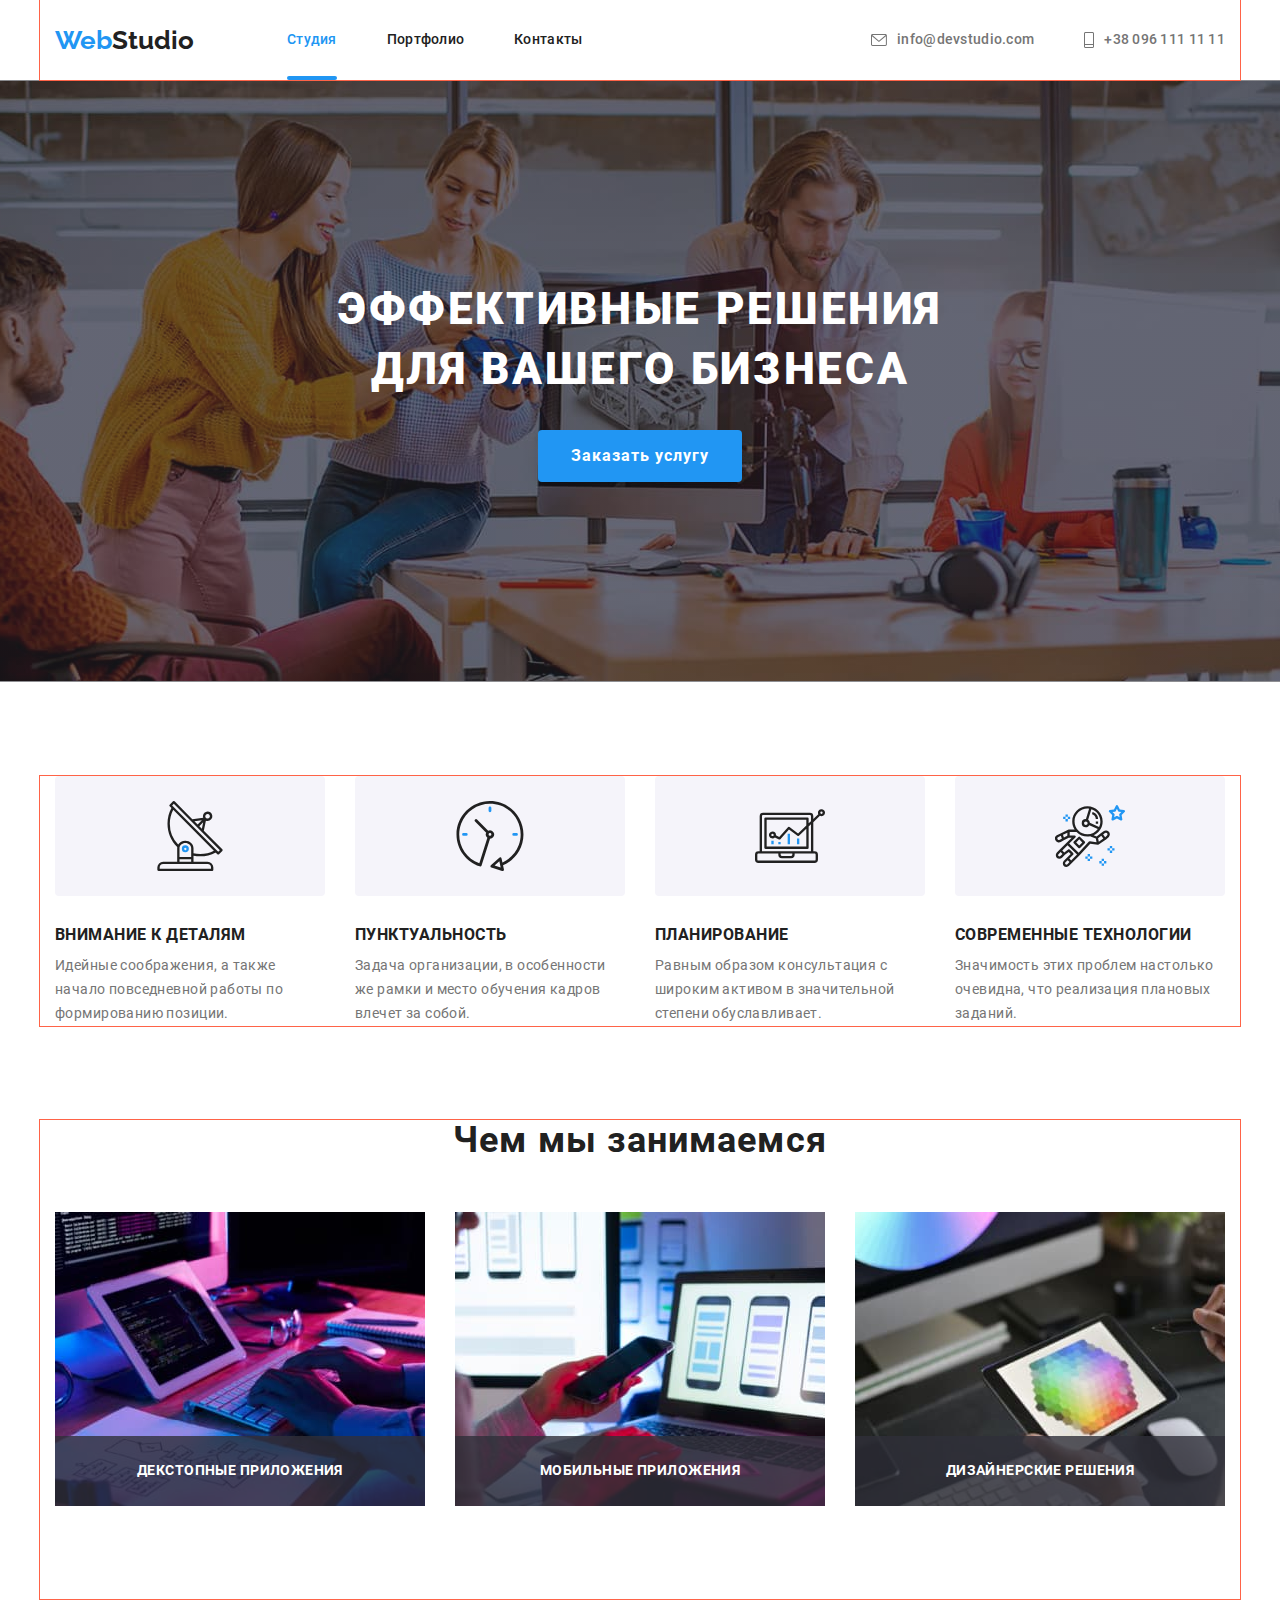
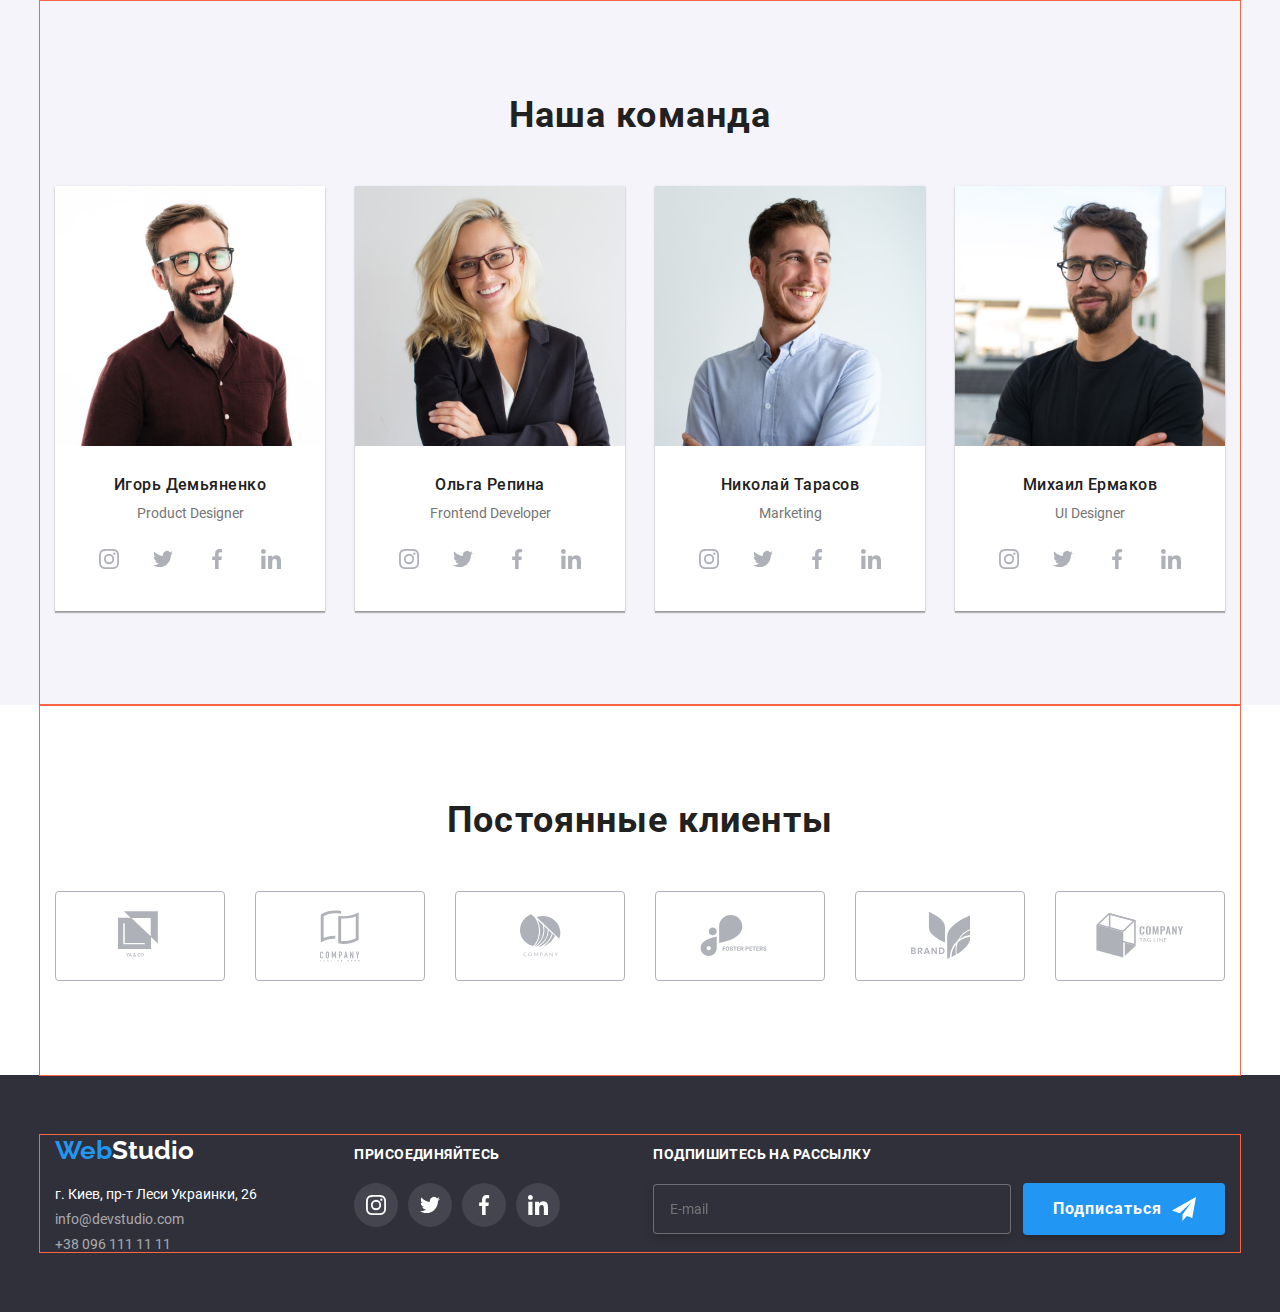
==== commit da398e98: "8 sass" ====
--- a/index.html
+++ b/index.html
@@ -20,7 +20,9 @@
                 </div>
                 
                 <ul class="site-nav list">
-                    <li class="item"><a href="./index.html" class="link">Студия</a></li>
+                    <li class="item">
+                        <a href="./index.html" class="link current">Студия</a>
+                    </li>
                     <li class="item"><a href="./portfolio.html" class="link">Портфолио</a></li>
                     <li class="item"><a href="" class="link">Контакты</a></li>
                 </ul>
@@ -453,7 +455,7 @@
                         </a>
                     </li>    
                     <li class="social-icon">
-                        <a href="https://twitter.com" class="social-link trans">
+                        <a href="https://twitter.com" class="social-link">
                             <svg class="logo-icon">
                                 <use href="./images/decoration/symbol-defs.svg#twitter">
                                 </use>
--- a/css/main.min.css
+++ b/css/main.min.css
@@ -3,5 +3,5 @@
  Consolas,  'Liberation Mono',  Menlo,- monospace;font-size:1em}small{font-size:80%}sub,sup{font-size:75%;line-height:0;position:relative;vertical-align:baseline}sub{bottom:-0.25em}sup{top:-0.5em}table{text-indent:0;border-color:inherit}button,input,optgroup,select,textarea{font-family:inherit;font-size:100%;line-height:1.15;margin:0}button,select{text-transform:none}button,[type='button'],[type='reset'],[type='submit']{-webkit-appearance:button}::-moz-focus-inner{border-style:none;padding:0}:-moz-focusring{outline:1px dotted ButtonText}:-moz-ui-invalid{box-shadow:none}legend{padding:0}progress{vertical-align:baseline}::-webkit-inner-spin-button,::-webkit-outer-spin-button{height:auto}[type='search']{-webkit-appearance:textfield;outline-offset:-2px}::-webkit-search-decoration{-webkit-appearance:none}::-webkit-file-upload-button{-webkit-appearance:button;font:inherit}summary{display:list-item}@font-face{font-family:"Raleway";font-style:normal;font-weight:700;src:url("../fonts/raleway-v18-latin_cyrillic-700.eot");src:local(""),url("../fonts/raleway-v18-latin_cyrillic-700.eot?#iefix") format("embedded-opentype"),url("../fonts/raleway-v18-latin_cyrillic-700.woff2") format("woff2"),url("../fonts/raleway-v18-latin_cyrillic-700.woff") format("woff"),url("../fonts/raleway-v18-latin_cyrillic-700.ttf") format("truetype"),url("../fonts/raleway-v18-latin_cyrillic-700.svg#Raleway") format("svg")}@font-face{font-family:"Roboto";font-style:normal;font-weight:400;src:url("../fonts/roboto-v20-latin_cyrillic-regular.eot");src:local(""),url("../fonts/roboto-v20-latin_cyrillic-regular.eot?#iefix") format("embedded-opentype"),url("../fonts/roboto-v20-latin_cyrillic-regular.woff2") format("woff2"),url("../fonts/roboto-v20-latin_cyrillic-regular.woff") format("woff"),url("../fonts/roboto-v20-latin_cyrillic-regular.ttf") format("truetype"),url("../fonts/roboto-v20-latin_cyrillic-regular.svg#Roboto") format("svg")}@font-face{font-family:"Roboto";font-style:normal;font-weight:500;src:url("../fonts/roboto-v20-latin_cyrillic-500.eot");src:local(""),url("../fonts/roboto-v20-latin_cyrillic-500.eot?#iefix") format("embedded-opentype"),url("../fonts/roboto-v20-latin_cyrillic-500.woff2") format("woff2"),url("../fonts/roboto-v20-latin_cyrillic-500.woff") format("woff"),url("../fonts/roboto-v20-latin_cyrillic-500.ttf") format("truetype"),url("../fonts/roboto-v20-latin_cyrillic-500.svg#Roboto") format("svg")}@font-face{font-family:"Roboto";font-style:normal;font-weight:700;src:url("../fonts/roboto-v20-latin_cyrillic-700.eot");src:local(""),url("../fonts/roboto-v20-latin_cyrillic-700.eot?#iefix") format("embedded-opentype"),url("../fonts/roboto-v20-latin_cyrillic-700.woff2") format("woff2"),url("../fonts/roboto-v20-latin_cyrillic-700.woff") format("woff"),url("../fonts/roboto-v20-latin_cyrillic-700.ttf") format("truetype"),url("../fonts/roboto-v20-latin_cyrillic-700.svg#Roboto") format("svg")}@font-face{font-family:"Roboto";font-style:normal;font-weight:900;src:url("../fonts/roboto-v20-latin_cyrillic-900.eot");src:local(""),url("../fonts/roboto-v20-latin_cyrillic-900.eot?#iefix") format("embedded-opentype"),url("../fonts/roboto-v20-latin_cyrillic-900.woff2") format("woff2"),url("../fonts/roboto-v20-latin_cyrillic-900.woff") format("woff"),url("../fonts/roboto-v20-latin_cyrillic-900.ttf") format("truetype"),url("../fonts/roboto-v20-latin_cyrillic-900.svg#Roboto") format("svg")}body{font-family:"Roboto",sans-serif;font-weight:400;color:#757575;background-color:#fff;text-decoration:none;font-size:14px}*{margin:0;padding:0}ul{list-style-type:none}li{display:list-item}.list{padding:0;margin:0;list-style:none}.title{color:#212121}a{text-decoration:none;color:#212121}a:hover,a:focus{color:#2196f3}.h2-invis{display:none}.container.jobs-img{padding-bottom:94px}.title.h2{font-family:"Roboto",sans-serif;font-weight:700;font-size:36px;line-height:42px;text-align:center;letter-spacing:0.03em;margin-bottom:50px;color:#212121}.container{width:1200px;padding-left:15px;padding-right:15px;margin-left:auto;margin-right:auto}.container.container-portfolio{padding-bottom:94px}.hero{font-family:"Roboto",sans-serif;font-weight:900;font-size:44px;line-height:136%;color:#fff;letter-spacing:0.06em;text-transform:uppercase;padding-bottom:30px}.hero-page{max-width:1600px;margin-left:auto;margin-right:auto;background-color:#c4c4c4;background-image:-webkit-gradient(linear, left top, right top, from(rgba(47,48,58,0.4)), to(rgba(47,48,58,0.4))),url(../images/decoration/bcgfon.jpg);background-image:linear-gradient(to right, rgba(47,48,58,0.4), rgba(47,48,58,0.4)),url(../images/decoration/bcgfon.jpg);background-repeat:no-repeat;background-position:center;text-align:center;padding-bottom:200px;padding-top:200px}.backdrop{position:fixed;z-index:1;top:0;left:0;width:100%;height:100%;background:rgba(0,0,0,0.2);opacity:1;-webkit-transition:opacity 250ms cubic-bezier(0.4, 0, 0.2, 1);transition:opacity 250ms cubic-bezier(0.4, 0, 0.2, 1)}.backdrop.is-hidden{opacity:0;pointer-events:none}.modal{position:absolute;top:50%;left:50%;width:528px;background-color:#fff;-webkit-transform:translate(-50%, -50%);transform:translate(-50%, -50%)}.close-button{display:-webkit-box;display:-ms-flexbox;display:flex;-webkit-box-pack:center;-ms-flex-pack:center;justify-content:center;-webkit-box-align:center;-ms-flex-align:center;align-items:center;width:30px;height:30px;position:absolute;top:8px;right:8px;border:1px solid rgba(0,0,0,0.1);-webkit-box-sizing:border-box;box-sizing:border-box;background-color:#fff;border:1px solid rgba(0,0,0,0.1);border-radius:50%}.close-button:hover .form-close,.close-button:focus .form-close{fill:#2196f3;-webkit-transition-duration:250ms;transition-duration:250ms;-webkit-transition-delay:cubic-bezier(0.4, 0, 0.2, 1);transition-delay:cubic-bezier(0.4, 0, 0.2, 1)}.form{display:-webkit-box;display:-ms-flexbox;display:flex;-webkit-box-orient:vertical;-webkit-box-direction:normal;-ms-flex-direction:column;flex-direction:column;-webkit-box-sizing:border-box;box-sizing:border-box;padding:40px}.form-close{width:16px;height:16px}.form-p{font-family:"Roboto",sans-serif;font-weight:700;font-size:20px;line-height:1.15;text-align:center;letter-spacing:0.03em;color:#212121;padding-bottom:30px}.form-field{display:block;position:relative;margin-bottom:28px}.form-input{width:100%;-webkit-box-sizing:border-box;box-sizing:border-box;margin:0;padding:12px 0 12px 42px;font:inherit;border-radius:4px;border:1px solid rgba(33,33,33,0.2)}.form-input:focus{-webkit-transition-duration:250ms;transition-duration:250ms;-webkit-transition-delay:cubic-bezier(0.4, 0, 0.2, 1);transition-delay:cubic-bezier(0.4, 0, 0.2, 1);border-color:#2196f3;outline:transparent}.form-span{position:absolute;display:inline-block;top:-16px;left:0;font-size:12px;line-height:1.16;letter-spacing:0.01em}.form-comment{padding:12px 16px}.person-black,.phone-black,.email-black{width:18px;height:18px;position:absolute;top:50%;left:15px;-webkit-transform:translateY(-50%);transform:translateY(-50%);display:inline-block}.form-input:focus ~ .form-icon{-webkit-transition-duration:250ms;transition-duration:250ms;-webkit-transition-delay:cubic-bezier(0.4, 0, 0.2, 1);transition-delay:cubic-bezier(0.4, 0, 0.2, 1);fill:#2196f3}.form .btn-hero{width:200px;height:50px;margin-top:30px;-webkit-transition-duration:250ms;transition-duration:250ms;-webkit-transition-delay:cubic-bezier(0.4, 0, 0.2, 1);transition-delay:cubic-bezier(0.4, 0, 0.2, 1)}.form .btn-hero:hover,.form .btn-hero:focus{cursor:pointer;background:#188CE8}.checkbox{position:absolute;width:1px;height:1px;margin:-1px;border:0;padding:0;clip:rect(0 0 0 0);overflow:hidden}.checkbox-lable{display:-webkit-box;display:-ms-flexbox;display:flex;-webkit-box-align:center;-ms-flex-align:center;align-items:center}.checkbox-text{border-bottom:1px solid #2196f3;color:#2196f3}.checkbox-icon{display:inline-block;width:16px;height:15px;margin-right:8px;border:2px solid #212121;border-radius:4px}.checkbox-lable{padding-bottom:30px}.checkbox:checked+.checkbox-icon{background-color:#2196f3;background-image:url(../images/decoration/icon-check-on.svg);background-size:contain;background-origin:border-box;border-color:#2196f3;-webkit-transition-duration:250ms;transition-duration:250ms;-webkit-transition-delay:cubic-bezier(0.4, 0, 0.2, 1);transition-delay:cubic-bezier(0.4, 0, 0.2, 1);transition-duration:250ms;transition-delay:cubic-bezier(0.4, 0, 0.2, 1)}.checkbox:focus+.checkbox-icon{background-image:url(../images/decoration/check.svg);-webkit-transition-duration:250ms;transition-duration:250ms;-webkit-transition-delay:cubic-bezier(0.4, 0, 0.2, 1);transition-delay:cubic-bezier(0.4, 0, 0.2, 1)}.checkbox:focus:checked+.checkbox-icon{background-image:url(../images/decoration/icon-check-on.svg);background-color:#2196f3;-webkit-transition-duration:250ms;transition-duration:250ms;-webkit-transition-delay:cubic-bezier(0.4, 0, 0.2, 1);transition-delay:cubic-bezier(0.4, 0, 0.2, 1)}.logo{color:#2196f3;font-family:"Raleway",sans-serif;font-weight:700;font-size:26px;line-height:1.19}.logo-secondary{color:#fff}.header-logo{margin-right:93px}.buttons{display:-webkit-box;display:-ms-flexbox;display:flex;-webkit-box-pack:center;-ms-flex-pack:center;justify-content:center;padding-bottom:50px}.projects{display:-webkit-box;display:-ms-flexbox;display:flex;-ms-flex-wrap:wrap;flex-wrap:wrap}.projects-list{display:block;width:370px;margin-right:30px;margin-bottom:30px}.projects-div{padding:20px 24px;border-left:1px solid #eee;border-right:1px solid #eee;border-bottom:1px solid #eee}.projects-overlay{position:relative;overflow:hidden}.projects-text{display:inline-block;position:absolute;font-size:18px;line-height:1.56;letter-spacing:0.03em;padding:63px 24px;color:#fff;bottom:0;left:0;-webkit-transform:translateY(100%);transform:translateY(100%);background-color:rgba(33,150,243,0.9);-webkit-transition:-webkit-transform 250ms cubic-bezier(0.4, 0, 0.2, 1);transition:-webkit-transform 250ms cubic-bezier(0.4, 0, 0.2, 1);transition:transform 250ms cubic-bezier(0.4, 0, 0.2, 1);transition:transform 250ms cubic-bezier(0.4, 0, 0.2, 1), -webkit-transform 250ms cubic-bezier(0.4, 0, 0.2, 1)}.projects .title{font-family:"Roboto",sans-serif;font-weight:700;font-size:18px;line-height:2;letter-spacing:0.06em;padding-bottom:4px}.projects .portfolio-jobs{font-size:16px;line-height:1.87;letter-spacing:0.03em;color:#757575}.projects-list .projects-link{display:block}.projects-list .projects-link:hover,.projects-list .projects-link:focus{-webkit-box-shadow:0px 1px 1px rgba(0,0,0,0.12),0px 4px 4px rgba(0,0,0,0.06),1px 4px 6px rgba(0,0,0,0.16);box-shadow:0px 1px 1px rgba(0,0,0,0.12),0px 4px 4px rgba(0,0,0,0.06),1px 4px 6px rgba(0,0,0,0.16);-webkit-transition-duration:250ms;transition-duration:250ms;-webkit-transition-delay:cubic-bezier(0.4, 0, 0.2, 1);transition-delay:cubic-bezier(0.4, 0, 0.2, 1)}.projects-list:nth-last-child(-n+3){margin-bottom:0}.projects-list:nth-child(3n){margin-right:0}.overlay{position:relative}.projects-link:hover .projects-text,.projects-link:focus .projects-text{-webkit-transform:translateY(0);transform:translateY(0);-webkit-transition-duration:250ms;transition-duration:250ms;-webkit-transition-delay:cubic-bezier(0.4, 0, 0.2, 1);transition-delay:cubic-bezier(0.4, 0, 0.2, 1)}.social-icon{display:block;-webkit-box-pack:center;-ms-flex-pack:center;justify-content:center;-webkit-box-align:center;-ms-flex-align:center;align-items:center}.social-link{display:-webkit-box;display:-ms-flexbox;display:flex;-webkit-box-pack:center;-ms-flex-pack:center;justify-content:center;-webkit-box-align:center;-ms-flex-align:center;align-items:center;width:44px;height:44px;border-radius:50%}.social-link.trans{background:rgba(255,255,255,0.1)}.social-link:hover,.social-link:focus{background-color:#2196f3;-webkit-transition-duration:250ms;transition-duration:250ms;-webkit-transition-delay:cubic-bezier(0.4, 0, 0.2, 1);transition-delay:cubic-bezier(0.4, 0, 0.2, 1)}.social-link:hover .logo-icon,.social-link:focus .logo-icon{fill:#fff;-webkit-transition-duration:250ms;transition-duration:250ms;-webkit-transition-delay:cubic-bezier(0.4, 0, 0.2, 1);transition-delay:cubic-bezier(0.4, 0, 0.2, 1)}.logo-icon{display:block;width:20px;height:20px;fill:#afb1b8}.btn-hero{display:inline-block;color:#fff;background-color:#2196f3;border-radius:4px;border:1px solid transparent;min-width:200px;font-size:16px;font-weight:700;line-height:1.88;letter-spacing:0.06em;padding:10px 32px;-webkit-box-align:center;-ms-flex-align:center;align-items:center;text-align:center;-webkit-box-shadow:0px 4px 4px rgba(0,0,0,0.15);box-shadow:0px 4px 4px rgba(0,0,0,0.15)}.btn-hero:hover,.btn-hero:focus{color:#fff;cursor:pointer}.btn{display:inline-block;font-family:"Roboto",sans-serif;font-weight:500;font-size:16px;line-height:162%;letter-spacing:0.03em;padding:6px 22px;border:1px solid transparent;border-radius:4px;min-width:73px}.btn:hover,.btn:focus{color:#fff;background-color:#2196f3;-webkit-box-shadow:0px 3px 1px rgba(0,0,0,0.1),0px 1px 2px rgba(0,0,0,0.08),0px 2px 2px rgba(0,0,0,0.12);box-shadow:0px 3px 1px rgba(0,0,0,0.1),0px 1px 2px rgba(0,0,0,0.08),0px 2px 2px rgba(0,0,0,0.12);outline:none;-webkit-transition-duration:250ms;transition-duration:250ms;-webkit-transition-delay:cubic-bezier(0.4, 0, 0.2, 1);transition-delay:cubic-bezier(0.4, 0, 0.2, 1)}.buttons-list:not(:last-child){margin-right:8px}.btn-footer{display:-webkit-box;display:-ms-flexbox;display:flex;-webkit-box-align:center;-ms-flex-align:center;align-items:center;text-align:center;color:#fff;background-color:#2196f3;border-radius:4px;border:1px solid transparent;font-size:16px;font-weight:700;line-height:1.88;letter-spacing:0.06em;padding:10px 28px 10px 29px;-webkit-box-shadow:0px 4px 4px rgba(0,0,0,0.15);box-shadow:0px 4px 4px rgba(0,0,0,0.15)}.btn-footer:hover,.btn-footer:focus{cursor:pointer;-webkit-transition-duration:250ms;transition-duration:250ms;-webkit-transition-delay:cubic-bezier(0.4, 0, 0.2, 1);transition-delay:cubic-bezier(0.4, 0, 0.2, 1)}.header{background-color:#fff}.main-nav{display:-webkit-box;display:-ms-flexbox;display:flex;-webkit-box-align:center;-ms-flex-align:center;align-items:center}.site-nav{display:-webkit-box;display:-ms-flexbox;display:flex}.site-nav .link:hover,.site-nav .link:focus{color:#2196f3;-webkit-transition-duration:250ms;transition-duration:250ms;-webkit-transition-delay:cubic-bezier(0.4, 0, 0.2, 1);transition-delay:cubic-bezier(0.4, 0, 0.2, 1)}.site-nav .link,.auth-nav .link{display:block;font-family:"Roboto",sans-serif;font-weight:500;line-height:1.14;letter-spacing:0.02em;padding-top:32px;padding-bottom:32px;color:#212121;position:relative}.link::after{content:"";display:block;width:100%;height:5px;background-color:#2196f3;position:absolute;left:0;bottom:0;-webkit-transform:scaleX(0);transform:scaleX(0);-webkit-transition:-webkit-transform 250ms cubic-bezier(0.4, 0, 0.2, 1);transition:-webkit-transform 250ms cubic-bezier(0.4, 0, 0.2, 1);transition:transform 250ms cubic-bezier(0.4, 0, 0.2, 1);transition:transform 250ms cubic-bezier(0.4, 0, 0.2, 1), -webkit-transform 250ms cubic-bezier(0.4, 0, 0.2, 1);border-radius:2px}.site-nav .link:hover::after{-webkit-transform:scaleX(1);transform:scaleX(1)}.item{margin-right:50px}.item:last-child{margin-right:0}.item .link{display:-webkit-box;display:-ms-flexbox;display:flex;-webkit-box-align:center;-ms-flex-align:center;align-items:center}.item.envelope,.item.vector{fill:#757575}.envelope-icon{padding:0;border:none;width:16px;height:12px;margin-right:10px}.vector-icon{padding:0;border:none;width:10px;height:16px;margin-right:10px}.auth-nav{display:-webkit-box;display:-ms-flexbox;display:flex;margin-left:auto;color:#757575}.auth-nav .link{color:#757575}.auth-nav .link,.auth-nav .envelope-icon,.auth-nav .vector-icon{-webkit-transition-duration:250ms;transition-duration:250ms;-webkit-transition-delay:cubic-bezier(0.4, 0, 0.2, 1);transition-delay:cubic-bezier(0.4, 0, 0.2, 1)}.auth-nav .link:hover .envelope-icon,.auth-nav .link:focus .envelope-icon,.auth-nav .link:hover .vector-icon,.auth-nav .link:focus .vector-icon,.auth-nav .link:hover,.auth-nav .link:focus{color:#2196f3;fill:#2196f3}.our-jobs{padding-top:94px;padding-bottom:94px}.jobs-img .title,.team>h2{font-family:"Roboto",sans-serif;font-weight:700;font-size:36px;line-height:1.16;letter-spacing:0.03em}.pictures{display:-webkit-box;display:-ms-flexbox;display:flex}.pictures img{margin-right:30px;display:block}.pictures img:last-child{margin-right:0}.card{position:relative}.card-text{display:-webkit-box;display:-ms-flexbox;display:flex;width:370px;height:70px;font-family:"Roboto",sans-serif;font-weight:700;font-size:14px;line-height:1.14;-webkit-box-pack:center;-ms-flex-pack:center;justify-content:center;-webkit-box-align:center;-ms-flex-align:center;align-items:center;letter-spacing:0.03em;text-transform:uppercase;color:#fff;background-color:rgba(47,48,58,0.8);position:absolute;bottom:0;left:0}.pictures img:last-child{margin-right:0}.title.works{margin-bottom:10px}.features{display:-webkit-box;display:-ms-flexbox;display:flex;-ms-flex-wrap:wrap;flex-wrap:wrap}.features .title{font-family:"Roboto",sans-serif;font-weight:700;line-height:1.14;letter-spacing:0.03em;text-transform:uppercase}.features p{line-height:1.71;letter-spacing:0.03em}.features-icon{display:-webkit-box;display:-ms-flexbox;display:flex;-webkit-box-pack:center;-ms-flex-pack:center;justify-content:center;-webkit-box-align:center;-ms-flex-align:center;align-items:center;height:120px;margin-bottom:30px;background:#f5f4fa;border-radius:4px}.features>.item{margin-right:30px}.features-list{margin-right:30px;width:270px}.features-list:last-child{margin-right:0}.antenna-icon,.clock-icon,.diagram-icon,.astronaut-icon{width:70px;height:70px}.bcg-our-team{background-color:#f5f4fa}.container.our-team{background-color:#f5f4fa;padding-top:94px;padding-bottom:94px}.team-list{background-color:#fff;margin-right:30px;text-align:center;-webkit-box-shadow:0px 1px 3px rgba(0,0,0,0.12),0px 1px 1px rgba(0,0,0,0.14),0px 2px 1px rgba(0,0,0,0.2);box-shadow:0px 1px 3px rgba(0,0,0,0.12),0px 1px 1px rgba(0,0,0,0.14),0px 2px 1px rgba(0,0,0,0.2)}.team-list:last-child{margin-right:0}.workers>img{margin-bottom:30px;display:block}.title.name{font-family:"Roboto",sans-serif;font-weight:500;font-size:16px;line-height:1.18;letter-spacing:0.03em;margin-bottom:10px}.workers-prof{margin-bottom:16px}.social-list{display:-webkit-box;display:-ms-flexbox;display:flex;padding:0 32px 30px}.social-icon:not(:last-child){margin-right:10px}.footer{background-color:#2f303a;padding-top:60px;padding-bottom:60px}.footer .link{color:rgba(255,255,255,0.6)}.footer .link:hover,.footer .link:focus{color:#2196f3;-webkit-transition-duration:250ms;transition-duration:250ms;-webkit-transition-delay:cubic-bezier(0.4, 0, 0.2, 1);transition-delay:cubic-bezier(0.4, 0, 0.2, 1)}.footer-p{margin-bottom:9px;color:#fff;width:231px}.footer-p:last-child{margin-bottom:0}.footer-block{padding-bottom:0;margin-bottom:0;padding-right:70px}.footer-h3{font-family:"Roboto",sans-serif;font-weight:700;font-size:14px;line-height:1.14;letter-spacing:0.03em;text-transform:uppercase;color:#fff;margin-bottom:20px;padding-top:12px}.logo-footer{display:-webkit-box;display:-ms-flexbox;display:flex;-webkit-box-pack:justify;-ms-flex-pack:justify;justify-content:space-between}.logo-div{margin-bottom:20px}.footer-social .social-icon{margin-bottom:0}.menu{padding:0;margin:0;list-style:none;display:-webkit-box;display:-ms-flexbox;display:flex}.menu-item{margin-right:15px;outline:2px solid tomato}.menu-link{display:block;padding:10px 20px;text-decoration:none;background-color:teal;color:#fff}.static-clients{padding-top:94px;padding-bottom:94px}.clients-list{display:-webkit-box;display:-ms-flexbox;display:flex}.client{border:1px solid #AFB1B8;border-radius:4px;margin-right:30px;-webkit-box-sizing:border-box;box-sizing:border-box}.client:last-child{margin-right:0}.client:hover,.client:focus{border-color:#2196f3}.client-link{display:-webkit-box;display:-ms-flexbox;display:flex;width:170px;height:90px;-webkit-box-align:center;-ms-flex-align:center;align-items:center;-webkit-box-pack:center;-ms-flex-pack:center;justify-content:center;fill:#afb1b8;-webkit-transition:color 250ms cubic-bezier(0.4, 0, 0.2, 1),border 250ms cubic-bezier(0.4, 0, 0.2, 1);transition:color 250ms cubic-bezier(0.4, 0, 0.2, 1),border 250ms cubic-bezier(0.4, 0, 0.2, 1)}.client-link:hover,.client-link:focus{border-color:#2196f3;fill:#2196f3}.footer-shared{display:-webkit-box;display:-ms-flexbox;display:flex;-webkit-box-orient:vertical;-webkit-box-direction:normal;-ms-flex-direction:column;flex-direction:column;padding-left:93px}.footer-input{background-color:#2f303a;width:358px;height:50px;border-radius:4px;border:1px solid rgba(255,255,255,0.3);-webkit-box-sizing:border-box;box-sizing:border-box;-webkit-filter:drop-shadow(0px 4px 4px rgba(0,0,0,0.15));filter:drop-shadow(0px 4px 4px rgba(0,0,0,0.15));padding:15px 16px}.footer-distribution{position:relative;display:-webkit-box;display:-ms-flexbox;display:flex;-webkit-box-align:center;-ms-flex-align:center;align-items:center}.footer-distribution .btn-footer{margin-left:12px}.footer-distribution .footer-svg{margin-left:10px}.footer-social .social-list{padding:0;margin:0}.footer-social .social-link{background-color:#757575}.footer-social .logo-icon{fill:#fff}.footer-social .social-link:hover,.footer-social .social-link:focus{background-color:#2196f3}
+ monospace;font-size:1em}small{font-size:80%}sub,sup{font-size:75%;line-height:0;position:relative;vertical-align:baseline}sub{bottom:-0.25em}sup{top:-0.5em}table{text-indent:0;border-color:inherit}button,input,optgroup,select,textarea{font-family:inherit;font-size:100%;line-height:1.15;margin:0}button,select{text-transform:none}button,[type='button'],[type='reset'],[type='submit']{-webkit-appearance:button}::-moz-focus-inner{border-style:none;padding:0}:-moz-focusring{outline:1px dotted ButtonText}:-moz-ui-invalid{box-shadow:none}legend{padding:0}progress{vertical-align:baseline}::-webkit-inner-spin-button,::-webkit-outer-spin-button{height:auto}[type='search']{-webkit-appearance:textfield;outline-offset:-2px}::-webkit-search-decoration{-webkit-appearance:none}::-webkit-file-upload-button{-webkit-appearance:button;font:inherit}summary{display:list-item}@font-face{font-family:"Raleway";font-style:normal;font-weight:700;src:url("../fonts/raleway-v18-latin_cyrillic-700.eot");src:local(""),url("../fonts/raleway-v18-latin_cyrillic-700.eot?#iefix") format("embedded-opentype"),url("../fonts/raleway-v18-latin_cyrillic-700.woff2") format("woff2"),url("../fonts/raleway-v18-latin_cyrillic-700.woff") format("woff"),url("../fonts/raleway-v18-latin_cyrillic-700.ttf") format("truetype"),url("../fonts/raleway-v18-latin_cyrillic-700.svg#Raleway") format("svg")}@font-face{font-family:"Roboto";font-style:normal;font-weight:400;src:url("../fonts/roboto-v20-latin_cyrillic-regular.eot");src:local(""),url("../fonts/roboto-v20-latin_cyrillic-regular.eot?#iefix") format("embedded-opentype"),url("../fonts/roboto-v20-latin_cyrillic-regular.woff2") format("woff2"),url("../fonts/roboto-v20-latin_cyrillic-regular.woff") format("woff"),url("../fonts/roboto-v20-latin_cyrillic-regular.ttf") format("truetype"),url("../fonts/roboto-v20-latin_cyrillic-regular.svg#Roboto") format("svg")}@font-face{font-family:"Roboto";font-style:normal;font-weight:500;src:url("../fonts/roboto-v20-latin_cyrillic-500.eot");src:local(""),url("../fonts/roboto-v20-latin_cyrillic-500.eot?#iefix") format("embedded-opentype"),url("../fonts/roboto-v20-latin_cyrillic-500.woff2") format("woff2"),url("../fonts/roboto-v20-latin_cyrillic-500.woff") format("woff"),url("../fonts/roboto-v20-latin_cyrillic-500.ttf") format("truetype"),url("../fonts/roboto-v20-latin_cyrillic-500.svg#Roboto") format("svg")}@font-face{font-family:"Roboto";font-style:normal;font-weight:700;src:url("../fonts/roboto-v20-latin_cyrillic-700.eot");src:local(""),url("../fonts/roboto-v20-latin_cyrillic-700.eot?#iefix") format("embedded-opentype"),url("../fonts/roboto-v20-latin_cyrillic-700.woff2") format("woff2"),url("../fonts/roboto-v20-latin_cyrillic-700.woff") format("woff"),url("../fonts/roboto-v20-latin_cyrillic-700.ttf") format("truetype"),url("../fonts/roboto-v20-latin_cyrillic-700.svg#Roboto") format("svg")}@font-face{font-family:"Roboto";font-style:normal;font-weight:900;src:url("../fonts/roboto-v20-latin_cyrillic-900.eot");src:local(""),url("../fonts/roboto-v20-latin_cyrillic-900.eot?#iefix") format("embedded-opentype"),url("../fonts/roboto-v20-latin_cyrillic-900.woff2") format("woff2"),url("../fonts/roboto-v20-latin_cyrillic-900.woff") format("woff"),url("../fonts/roboto-v20-latin_cyrillic-900.ttf") format("truetype"),url("../fonts/roboto-v20-latin_cyrillic-900.svg#Roboto") format("svg")}body{font-family:"Roboto",sans-serif;font-weight:400;color:#757575;background-color:#fff;text-decoration:none;font-size:14px}*{margin:0;padding:0}ul{list-style-type:none}li{display:list-item}.list{padding:0;margin:0;list-style:none}.title{color:#212121}a{text-decoration:none;color:#212121}a:hover,a:focus{color:#2196f3}.h2-invis{display:none}.container.jobs-img{padding-bottom:94px}.title.h2{font-family:"Roboto",sans-serif;font-weight:700;font-size:36px;line-height:42px;text-align:center;letter-spacing:0.03em;margin-bottom:50px;color:#212121}.container{width:1200px;padding-left:15px;padding-right:15px;margin-left:auto;margin-right:auto;outline:1px solid tomato}.container.container-portfolio{padding-bottom:94px}.hero{font-family:"Roboto",sans-serif;font-weight:900;font-size:44px;line-height:136%;color:#fff;letter-spacing:0.06em;text-transform:uppercase;padding-bottom:30px}.hero-page{max-width:1600px;margin-left:auto;margin-right:auto;background-color:#c4c4c4;background-image:-webkit-gradient(linear, left top, right top, from(rgba(47,48,58,0.4)), to(rgba(47,48,58,0.4))),url(../images/decoration/bcgfon.jpg);background-image:linear-gradient(to right, rgba(47,48,58,0.4), rgba(47,48,58,0.4)),url(../images/decoration/bcgfon.jpg);background-repeat:no-repeat;background-position:center;text-align:center;padding-bottom:200px;padding-top:200px}.backdrop{position:fixed;z-index:1;top:0;left:0;width:100%;height:100%;background:rgba(0,0,0,0.2);opacity:1;-webkit-transition:opacity 250ms cubic-bezier(0.4, 0, 0.2, 1);transition:opacity 250ms cubic-bezier(0.4, 0, 0.2, 1)}.backdrop.is-hidden{opacity:0;pointer-events:none}.modal{position:absolute;top:50%;left:50%;width:528px;background-color:#fff;-webkit-transform:translate(-50%, -50%);transform:translate(-50%, -50%)}.close-button{display:-webkit-box;display:-ms-flexbox;display:flex;-webkit-box-pack:center;-ms-flex-pack:center;justify-content:center;-webkit-box-align:center;-ms-flex-align:center;align-items:center;width:30px;height:30px;position:absolute;top:8px;right:8px;border:1px solid rgba(0,0,0,0.1);-webkit-box-sizing:border-box;box-sizing:border-box;background-color:#fff;border:1px solid rgba(0,0,0,0.1);border-radius:50%}.close-button:hover .form-close,.close-button:focus .form-close{fill:#2196f3;-webkit-transition-duration:250ms;transition-duration:250ms;-webkit-transition-delay:cubic-bezier(0.4, 0, 0.2, 1);transition-delay:cubic-bezier(0.4, 0, 0.2, 1)}.form{display:-webkit-box;display:-ms-flexbox;display:flex;-webkit-box-orient:vertical;-webkit-box-direction:normal;-ms-flex-direction:column;flex-direction:column;-webkit-box-sizing:border-box;box-sizing:border-box;padding:40px}.form-close{width:16px;height:16px}.form-p{font-family:"Roboto",sans-serif;font-weight:700;font-size:20px;line-height:1.15;text-align:center;letter-spacing:0.03em;color:#212121;padding-bottom:30px}.form-field{display:block;position:relative;margin-bottom:28px}.form-input{width:100%;-webkit-box-sizing:border-box;box-sizing:border-box;margin:0;padding:12px 0 12px 42px;font:inherit;border-radius:4px;border:1px solid rgba(33,33,33,0.2)}.form-input:focus{-webkit-transition-duration:250ms;transition-duration:250ms;-webkit-transition-delay:cubic-bezier(0.4, 0, 0.2, 1);transition-delay:cubic-bezier(0.4, 0, 0.2, 1);border-color:#2196f3;outline:transparent}.form-span{position:absolute;display:inline-block;top:-16px;left:0;font-size:12px;line-height:1.16;letter-spacing:0.01em}.form-comment{padding:12px 16px}.person-black,.phone-black,.email-black{width:18px;height:18px;position:absolute;top:50%;left:15px;-webkit-transform:translateY(-50%);transform:translateY(-50%);display:inline-block}.form-input:focus ~ .form-icon{-webkit-transition-duration:250ms;transition-duration:250ms;-webkit-transition-delay:cubic-bezier(0.4, 0, 0.2, 1);transition-delay:cubic-bezier(0.4, 0, 0.2, 1);fill:#2196f3}.form .btn-hero{width:200px;height:50px;margin-top:30px;-webkit-transition-duration:250ms;transition-duration:250ms;-webkit-transition-delay:cubic-bezier(0.4, 0, 0.2, 1);transition-delay:cubic-bezier(0.4, 0, 0.2, 1)}.form .btn-hero:hover,.form .btn-hero:focus{cursor:pointer;background:#188CE8}.checkbox{position:absolute;width:1px;height:1px;margin:-1px;border:0;padding:0;clip:rect(0 0 0 0);overflow:hidden}.checkbox-lable{display:-webkit-box;display:-ms-flexbox;display:flex;-webkit-box-align:center;-ms-flex-align:center;align-items:center}.checkbox-text{border-bottom:1px solid #2196f3;color:#2196f3}.checkbox-icon{display:inline-block;width:16px;height:15px;margin-right:8px;border:2px solid #212121;border-radius:4px}.checkbox-lable{padding-bottom:30px}.checkbox:checked+.checkbox-icon{background-color:#2196f3;background-image:url(../images/decoration/icon-check-on.svg);background-size:contain;background-origin:border-box;border-color:#2196f3;-webkit-transition-duration:250ms;transition-duration:250ms;-webkit-transition-delay:cubic-bezier(0.4, 0, 0.2, 1);transition-delay:cubic-bezier(0.4, 0, 0.2, 1);transition-duration:250ms;transition-delay:cubic-bezier(0.4, 0, 0.2, 1)}.checkbox:focus+.checkbox-icon{background-image:url(../images/decoration/check.svg);-webkit-transition-duration:250ms;transition-duration:250ms;-webkit-transition-delay:cubic-bezier(0.4, 0, 0.2, 1);transition-delay:cubic-bezier(0.4, 0, 0.2, 1)}.checkbox:focus:checked+.checkbox-icon{background-image:url(../images/decoration/icon-check-on.svg);background-color:#2196f3;-webkit-transition-duration:250ms;transition-duration:250ms;-webkit-transition-delay:cubic-bezier(0.4, 0, 0.2, 1);transition-delay:cubic-bezier(0.4, 0, 0.2, 1)}.logo{color:#2196f3;font-family:"Raleway",sans-serif;font-weight:700;font-size:26px;line-height:1.19}.logo-secondary{color:#fff}.header-logo{margin-right:93px}.buttons{display:-webkit-box;display:-ms-flexbox;display:flex;-webkit-box-pack:center;-ms-flex-pack:center;justify-content:center;padding-bottom:50px}.projects{display:-webkit-box;display:-ms-flexbox;display:flex;-ms-flex-wrap:wrap;flex-wrap:wrap}.projects-list{display:block;width:370px;margin-right:30px;margin-bottom:30px}.projects-div{padding:20px 24px;border-left:1px solid #eee;border-right:1px solid #eee;border-bottom:1px solid #eee}.projects-overlay{position:relative;overflow:hidden;height:294px}.projects-text{display:inline-block;position:absolute;font-size:18px;line-height:1.56;letter-spacing:0.03em;padding:63px 24px;color:#fff;bottom:0;left:0;-webkit-transform:translateY(100%);transform:translateY(100%);background-color:rgba(33,150,243,0.9);-webkit-transition:-webkit-transform 250ms cubic-bezier(0.4, 0, 0.2, 1);transition:-webkit-transform 250ms cubic-bezier(0.4, 0, 0.2, 1);transition:transform 250ms cubic-bezier(0.4, 0, 0.2, 1);transition:transform 250ms cubic-bezier(0.4, 0, 0.2, 1), -webkit-transform 250ms cubic-bezier(0.4, 0, 0.2, 1)}.projects .title{font-family:"Roboto",sans-serif;font-weight:700;font-size:18px;line-height:2;letter-spacing:0.06em;padding-bottom:4px}.projects .portfolio-jobs{font-size:16px;line-height:1.87;letter-spacing:0.03em;color:#757575}.projects-list .projects-link{display:block}.projects-list .projects-link:hover,.projects-list .projects-link:focus{-webkit-box-shadow:0px 1px 1px rgba(0,0,0,0.12),0px 4px 4px rgba(0,0,0,0.06),1px 4px 6px rgba(0,0,0,0.16);box-shadow:0px 1px 1px rgba(0,0,0,0.12),0px 4px 4px rgba(0,0,0,0.06),1px 4px 6px rgba(0,0,0,0.16);-webkit-transition-duration:250ms;transition-duration:250ms;-webkit-transition-delay:cubic-bezier(0.4, 0, 0.2, 1);transition-delay:cubic-bezier(0.4, 0, 0.2, 1)}.projects-list:nth-last-child(-n+3){margin-bottom:0}.projects-list:nth-child(3n){margin-right:0}.projects-link:hover .projects-text,.projects-link:focus .projects-text{-webkit-transform:translateY(0);transform:translateY(0);-webkit-transition-duration:250ms;transition-duration:250ms;-webkit-transition-delay:cubic-bezier(0.4, 0, 0.2, 1);transition-delay:cubic-bezier(0.4, 0, 0.2, 1)}.social-icon{display:block;-webkit-box-pack:center;-ms-flex-pack:center;justify-content:center;-webkit-box-align:center;-ms-flex-align:center;align-items:center}.social-link{display:-webkit-box;display:-ms-flexbox;display:flex;-webkit-box-pack:center;-ms-flex-pack:center;justify-content:center;-webkit-box-align:center;-ms-flex-align:center;align-items:center;width:44px;height:44px;border-radius:50%;background:rgba(255,255,255,0.1)}.social-link:hover,.social-link:focus{background-color:#2196f3;-webkit-transition-duration:250ms;transition-duration:250ms;-webkit-transition-delay:cubic-bezier(0.4, 0, 0.2, 1);transition-delay:cubic-bezier(0.4, 0, 0.2, 1)}.social-link:hover .logo-icon,.social-link:focus .logo-icon{fill:#fff;-webkit-transition-duration:250ms;transition-duration:250ms;-webkit-transition-delay:cubic-bezier(0.4, 0, 0.2, 1);transition-delay:cubic-bezier(0.4, 0, 0.2, 1)}.logo-icon{display:block;width:20px;height:20px;fill:#afb1b8}.btn-hero{display:inline-block;color:#fff;background-color:#2196f3;border-radius:4px;border:1px solid transparent;min-width:200px;font-size:16px;font-weight:700;line-height:1.88;letter-spacing:0.06em;padding:10px 32px;-webkit-box-align:center;-ms-flex-align:center;align-items:center;text-align:center;-webkit-box-shadow:0px 4px 4px rgba(0,0,0,0.15);box-shadow:0px 4px 4px rgba(0,0,0,0.15)}.btn-hero:hover,.btn-hero:focus{color:#fff;cursor:pointer}.btn{display:inline-block;font-family:"Roboto",sans-serif;font-weight:500;font-size:16px;line-height:162%;letter-spacing:0.03em;padding:6px 22px;border:1px solid transparent;border-radius:4px;min-width:73px}.btn:hover,.btn:focus{color:#fff;background-color:#2196f3;-webkit-box-shadow:0px 3px 1px rgba(0,0,0,0.1),0px 1px 2px rgba(0,0,0,0.08),0px 2px 2px rgba(0,0,0,0.12);box-shadow:0px 3px 1px rgba(0,0,0,0.1),0px 1px 2px rgba(0,0,0,0.08),0px 2px 2px rgba(0,0,0,0.12);outline:none;-webkit-transition-duration:250ms;transition-duration:250ms;-webkit-transition-delay:cubic-bezier(0.4, 0, 0.2, 1);transition-delay:cubic-bezier(0.4, 0, 0.2, 1)}.buttons-list:not(:last-child){margin-right:8px}.btn-footer{display:-webkit-box;display:-ms-flexbox;display:flex;-webkit-box-align:center;-ms-flex-align:center;align-items:center;text-align:center;color:#fff;background-color:#2196f3;border-radius:4px;border:1px solid transparent;font-size:16px;font-weight:700;line-height:1.88;letter-spacing:0.06em;padding:10px 28px 10px 29px;-webkit-box-shadow:0px 4px 4px rgba(0,0,0,0.15);box-shadow:0px 4px 4px rgba(0,0,0,0.15)}.btn-footer:hover,.btn-footer:focus{cursor:pointer;-webkit-transition-duration:250ms;transition-duration:250ms;-webkit-transition-delay:cubic-bezier(0.4, 0, 0.2, 1);transition-delay:cubic-bezier(0.4, 0, 0.2, 1)}.header{background-color:#fff}.main-nav{display:-webkit-box;display:-ms-flexbox;display:flex;-webkit-box-align:center;-ms-flex-align:center;align-items:center}.site-nav{display:-webkit-box;display:-ms-flexbox;display:flex}.site-nav .link:hover,.site-nav .link:focus{color:#2196f3;-webkit-transition-duration:250ms;transition-duration:250ms;-webkit-transition-delay:cubic-bezier(0.4, 0, 0.2, 1);transition-delay:cubic-bezier(0.4, 0, 0.2, 1)}.site-nav .link,.auth-nav .link{display:block;font-family:"Roboto",sans-serif;font-weight:500;line-height:1.14;letter-spacing:0.02em;padding-top:32px;padding-bottom:32px;color:#212121;position:relative}.site-nav .link.current{position:relative;color:#2196f3}.site-nav .current::after{content:"";position:absolute;left:0;bottom:0;display:block;width:100%;height:4px;background-color:#2196f3;border-radius:2px}.item{margin-right:50px}.item:last-child{margin-right:0}.item .link{display:-webkit-box;display:-ms-flexbox;display:flex;-webkit-box-align:center;-ms-flex-align:center;align-items:center}.item.envelope,.item.vector{fill:#757575}.envelope-icon{padding:0;border:none;width:16px;height:12px;margin-right:10px}.vector-icon{padding:0;border:none;width:10px;height:16px;margin-right:10px}.auth-nav{display:-webkit-box;display:-ms-flexbox;display:flex;margin-left:auto;color:#757575}.auth-nav .link{color:#757575}.auth-nav .link,.auth-nav .envelope-icon,.auth-nav .vector-icon{-webkit-transition-duration:250ms;transition-duration:250ms;-webkit-transition-delay:cubic-bezier(0.4, 0, 0.2, 1);transition-delay:cubic-bezier(0.4, 0, 0.2, 1)}.auth-nav .link:hover .envelope-icon,.auth-nav .link:focus .envelope-icon,.auth-nav .link:hover .vector-icon,.auth-nav .link:focus .vector-icon,.auth-nav .link:hover,.auth-nav .link:focus{color:#2196f3;fill:#2196f3}.our-jobs{padding-top:94px;padding-bottom:94px}.jobs-img .title,.team>h2{font-family:"Roboto",sans-serif;font-weight:700;font-size:36px;line-height:1.16;letter-spacing:0.03em}.pictures{display:-webkit-box;display:-ms-flexbox;display:flex}.pictures img{margin-right:30px;display:block}.pictures img:last-child{margin-right:0}.card{position:relative}.card-text{display:-webkit-box;display:-ms-flexbox;display:flex;width:370px;height:70px;font-family:"Roboto",sans-serif;font-weight:700;font-size:14px;line-height:1.14;-webkit-box-pack:center;-ms-flex-pack:center;justify-content:center;-webkit-box-align:center;-ms-flex-align:center;align-items:center;letter-spacing:0.03em;text-transform:uppercase;color:#fff;background-color:rgba(47,48,58,0.8);position:absolute;bottom:0;left:0}.pictures img:last-child{margin-right:0}.title.works{margin-bottom:10px}.features{display:-webkit-box;display:-ms-flexbox;display:flex;-ms-flex-wrap:wrap;flex-wrap:wrap}.features .title{font-family:"Roboto",sans-serif;font-weight:700;line-height:1.14;letter-spacing:0.03em;text-transform:uppercase}.features p{line-height:1.71;letter-spacing:0.03em}.features-icon{display:-webkit-box;display:-ms-flexbox;display:flex;-webkit-box-pack:center;-ms-flex-pack:center;justify-content:center;-webkit-box-align:center;-ms-flex-align:center;align-items:center;height:120px;margin-bottom:30px;background:#f5f4fa;border-radius:4px}.features>.item{margin-right:30px}.features-list{margin-right:30px;width:270px}.features-list:last-child{margin-right:0}.antenna-icon,.clock-icon,.diagram-icon,.astronaut-icon{width:70px;height:70px}.bcg-our-team{background-color:#f5f4fa}.container.our-team{background-color:#f5f4fa;padding-top:94px;padding-bottom:94px}.team-list{background-color:#fff;margin-right:30px;text-align:center;-webkit-box-shadow:0px 1px 3px rgba(0,0,0,0.12),0px 1px 1px rgba(0,0,0,0.14),0px 2px 1px rgba(0,0,0,0.2);box-shadow:0px 1px 3px rgba(0,0,0,0.12),0px 1px 1px rgba(0,0,0,0.14),0px 2px 1px rgba(0,0,0,0.2)}.team-list:last-child{margin-right:0}.workers>img{margin-bottom:30px;display:block}.title.name{font-family:"Roboto",sans-serif;font-weight:500;font-size:16px;line-height:1.18;letter-spacing:0.03em;margin-bottom:10px}.workers-prof{margin-bottom:16px}.social-list{display:-webkit-box;display:-ms-flexbox;display:flex;padding:0 32px 30px}.social-icon:not(:last-child){margin-right:10px}.footer{background-color:#2f303a;padding-top:60px;padding-bottom:60px}.footer .link{color:rgba(255,255,255,0.6)}.footer .link:hover,.footer .link:focus{color:#2196f3;-webkit-transition-duration:250ms;transition-duration:250ms;-webkit-transition-delay:cubic-bezier(0.4, 0, 0.2, 1);transition-delay:cubic-bezier(0.4, 0, 0.2, 1)}.footer-p{margin-bottom:9px;color:#fff;width:231px}.footer-p:last-child{margin-bottom:0}.footer-block{padding-bottom:0;margin-bottom:0;margin-right:auto}.footer-h3{font-family:"Roboto",sans-serif;font-weight:700;font-size:14px;line-height:1.14;letter-spacing:0.03em;text-transform:uppercase;color:#fff;margin-bottom:20px;padding-top:12px}.logo-footer{display:-webkit-box;display:-ms-flexbox;display:flex;-webkit-box-pack:justify;-ms-flex-pack:justify;justify-content:space-between}.logo-div{margin-bottom:20px}.footer-social .social-icon{margin-bottom:0}.menu{padding:0;margin:0;list-style:none;display:-webkit-box;display:-ms-flexbox;display:flex}.menu-item{margin-right:15px;outline:2px solid tomato}.menu-link{display:block;padding:10px 20px;text-decoration:none;background-color:teal;color:#fff}.static-clients{padding-top:94px;padding-bottom:94px}.clients-list{display:-webkit-box;display:-ms-flexbox;display:flex}.client{width:170px;height:90px;margin-right:30px;-webkit-box-sizing:border-box;box-sizing:border-box}.client:last-child{margin-right:0}.client:hover,.client:focus{border-color:#2196f3}.client-link{display:-webkit-box;display:-ms-flexbox;display:flex;width:100%;height:100%;-webkit-box-align:center;-ms-flex-align:center;align-items:center;-webkit-box-pack:center;-ms-flex-pack:center;justify-content:center;border:1px solid #AFB1B8;border-radius:4px;fill:#afb1b8;-webkit-transition:fill 2500ms cubic-bezier(0.4, 0, 0.2, 1),border 2500ms cubic-bezier(0.4, 0, 0.2, 1);transition:fill 2500ms cubic-bezier(0.4, 0, 0.2, 1),border 2500ms cubic-bezier(0.4, 0, 0.2, 1)}.client-link:hover,.client-link:focus{border-color:#2196f3;fill:#2196f3}.footer-shared{display:-webkit-box;display:-ms-flexbox;display:flex;-webkit-box-orient:vertical;-webkit-box-direction:normal;-ms-flex-direction:column;flex-direction:column;margin-left:93px}.footer-input{background-color:#2f303a;width:358px;height:50px;border-radius:4px;border:1px solid rgba(255,255,255,0.3);-webkit-box-sizing:border-box;box-sizing:border-box;-webkit-filter:drop-shadow(0px 4px 4px rgba(0,0,0,0.15));filter:drop-shadow(0px 4px 4px rgba(0,0,0,0.15));padding:15px 16px}.footer-distribution{position:relative;display:-webkit-box;display:-ms-flexbox;display:flex;-webkit-box-align:center;-ms-flex-align:center;align-items:center}.footer-distribution .btn-footer{margin-left:12px}.footer-distribution .footer-svg{margin-left:10px}.footer-social .social-list{padding:0;margin:0}.footer-social .logo-icon{fill:#fff}.footer-social .social-link:hover,.footer-social .social-link:focus{background-color:#2196f3}
 /*# sourceMappingURL=main.min.css.map */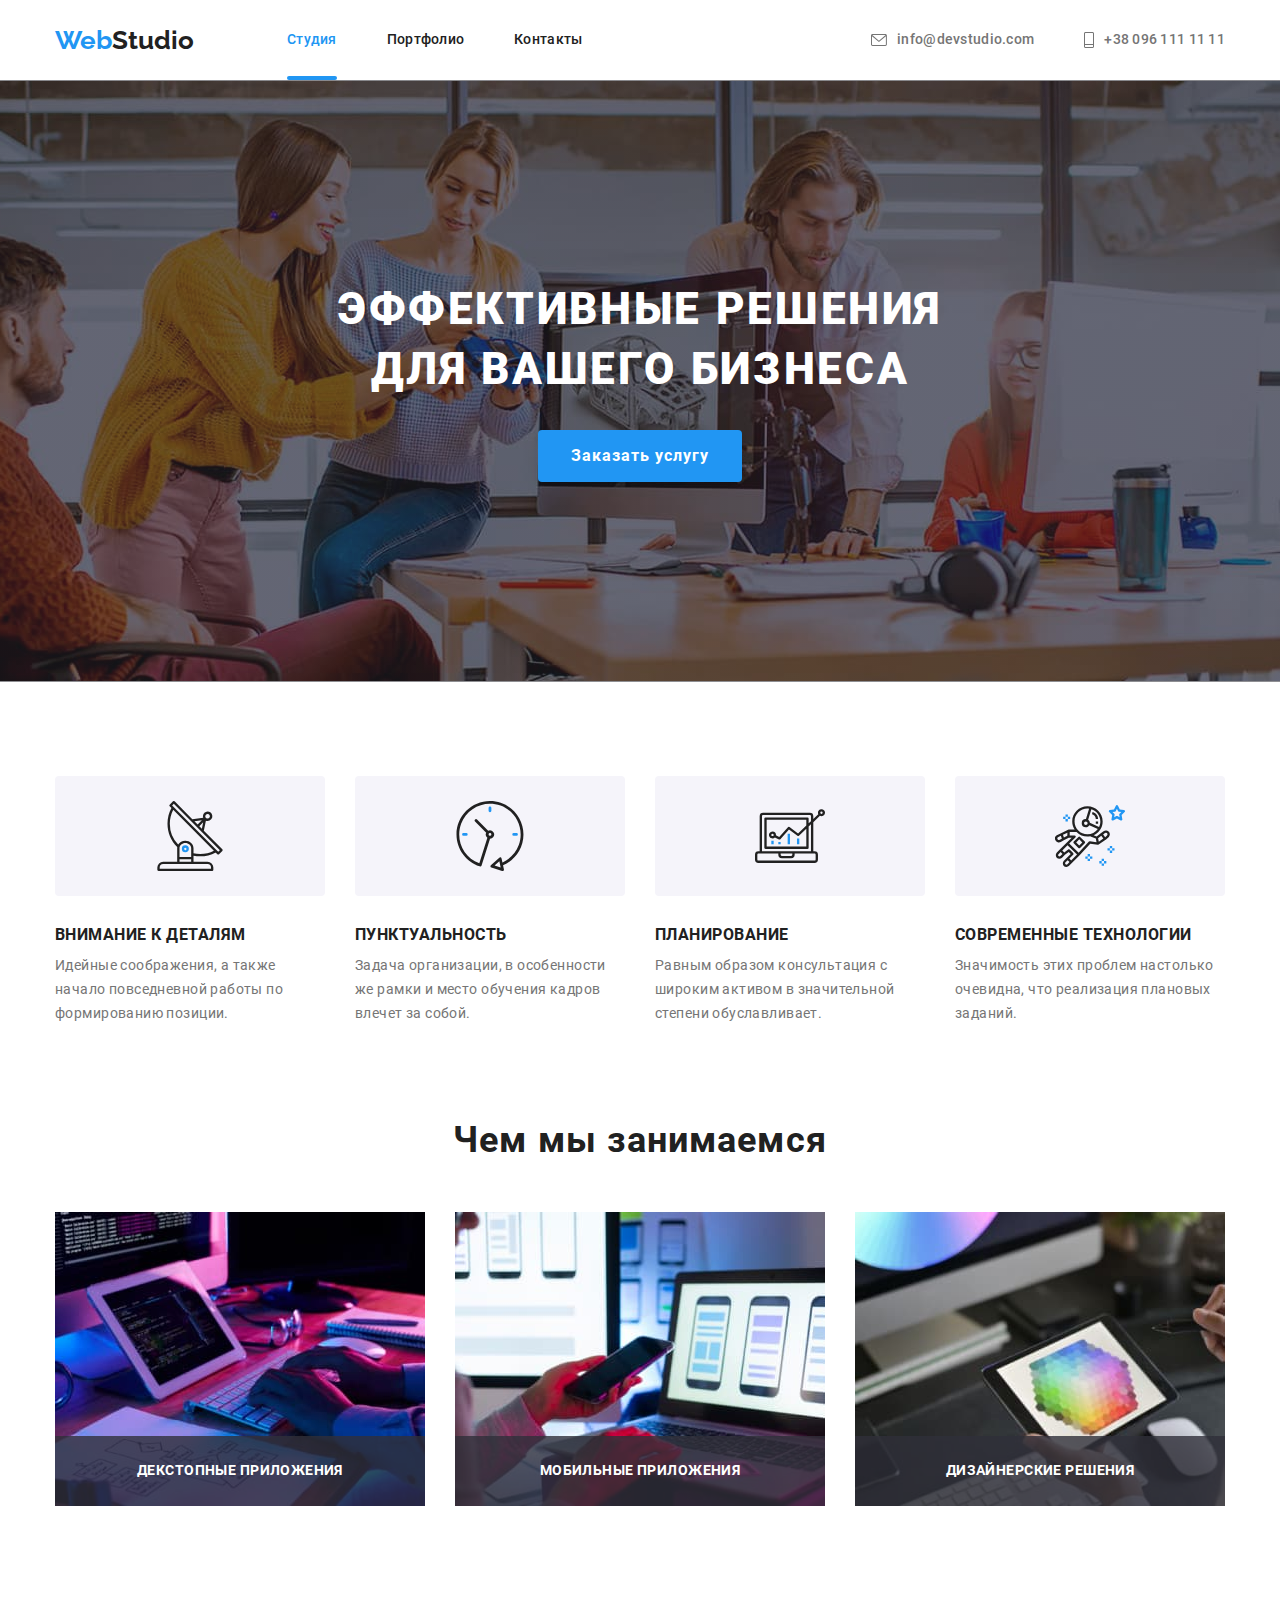
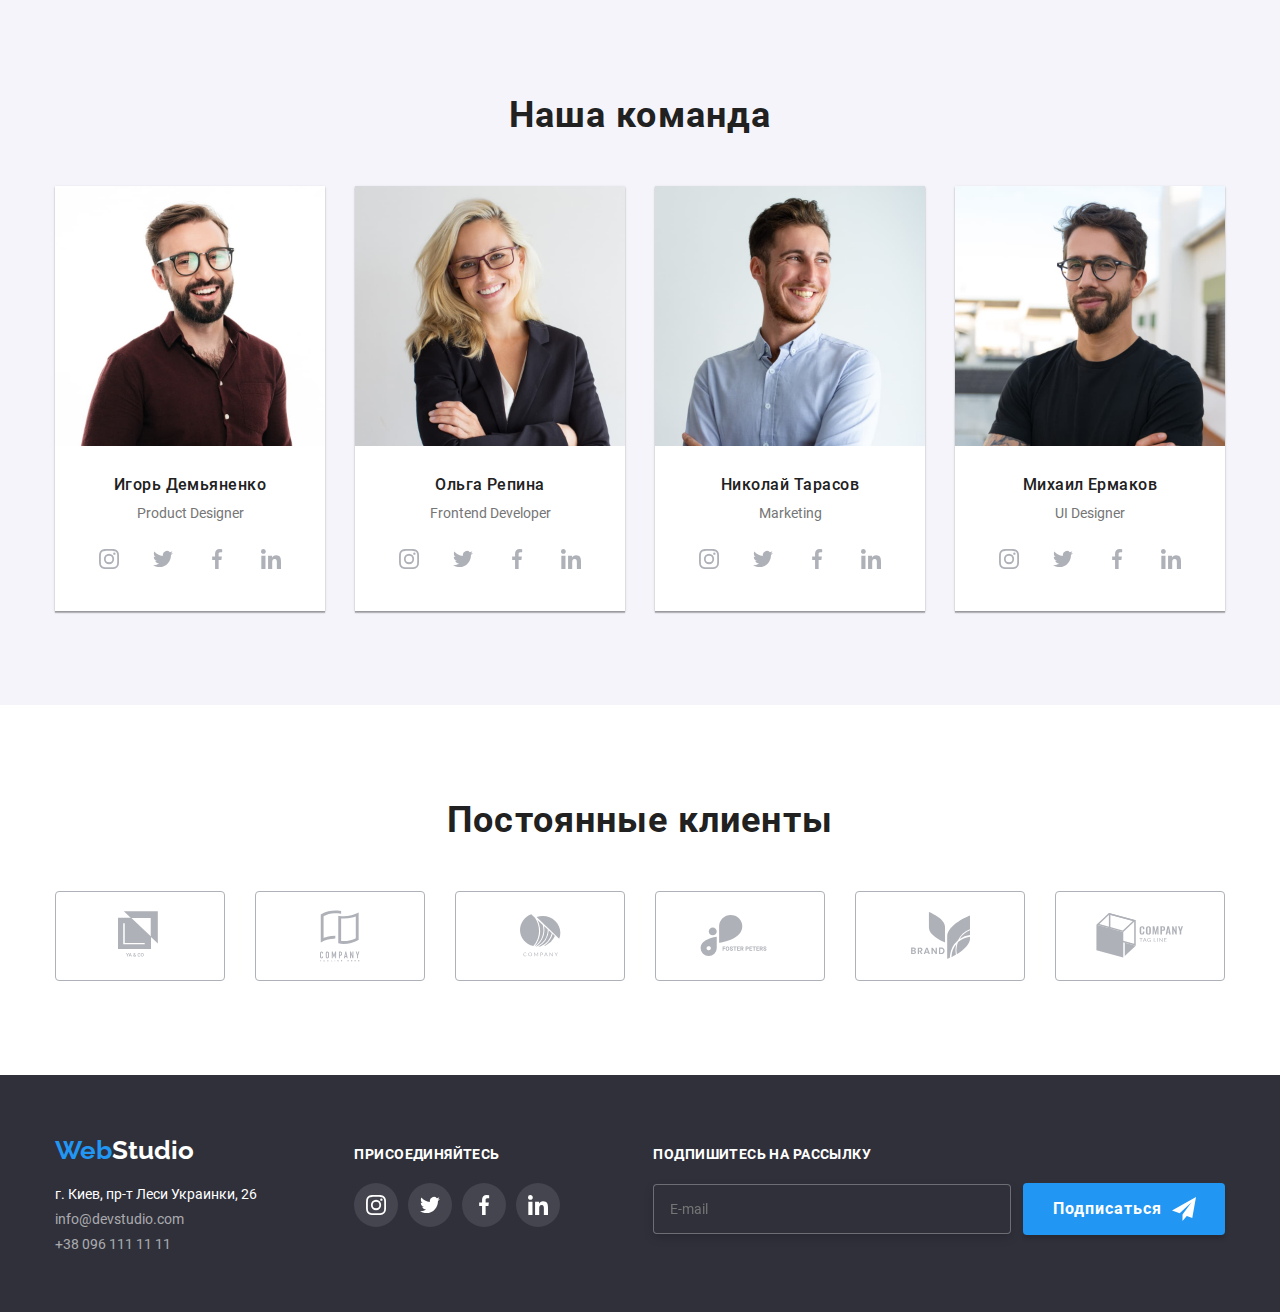
==== commit f6ad57d3: "9 sass" ====
--- a/index.html
+++ b/index.html
@@ -133,8 +133,8 @@
             </section>
         
             <!-- наша работа -->
-            <section class="our-jobs">
-                <div class="container">
+            <section class="container">
+                <div class="our-jobs">
                     <h2 class="h2-invis">#</h2>
                     <!-- То что мы делаем -->
                     <ul class="features">
--- a/css/main.min.css
+++ b/css/main.min.css
@@ -3,5 +3,5 @@
  Consolas,  'Liberation Mono',  Menlo,- monospace;font-size:1em}small{font-size:80%}sub,sup{font-size:75%;line-height:0;position:relative;vertical-align:baseline}sub{bottom:-0.25em}sup{top:-0.5em}table{text-indent:0;border-color:inherit}button,input,optgroup,select,textarea{font-family:inherit;font-size:100%;line-height:1.15;margin:0}button,select{text-transform:none}button,[type='button'],[type='reset'],[type='submit']{-webkit-appearance:button}::-moz-focus-inner{border-style:none;padding:0}:-moz-focusring{outline:1px dotted ButtonText}:-moz-ui-invalid{box-shadow:none}legend{padding:0}progress{vertical-align:baseline}::-webkit-inner-spin-button,::-webkit-outer-spin-button{height:auto}[type='search']{-webkit-appearance:textfield;outline-offset:-2px}::-webkit-search-decoration{-webkit-appearance:none}::-webkit-file-upload-button{-webkit-appearance:button;font:inherit}summary{display:list-item}@font-face{font-family:"Raleway";font-style:normal;font-weight:700;src:url("../fonts/raleway-v18-latin_cyrillic-700.eot");src:local(""),url("../fonts/raleway-v18-latin_cyrillic-700.eot?#iefix") format("embedded-opentype"),url("../fonts/raleway-v18-latin_cyrillic-700.woff2") format("woff2"),url("../fonts/raleway-v18-latin_cyrillic-700.woff") format("woff"),url("../fonts/raleway-v18-latin_cyrillic-700.ttf") format("truetype"),url("../fonts/raleway-v18-latin_cyrillic-700.svg#Raleway") format("svg")}@font-face{font-family:"Roboto";font-style:normal;font-weight:400;src:url("../fonts/roboto-v20-latin_cyrillic-regular.eot");src:local(""),url("../fonts/roboto-v20-latin_cyrillic-regular.eot?#iefix") format("embedded-opentype"),url("../fonts/roboto-v20-latin_cyrillic-regular.woff2") format("woff2"),url("../fonts/roboto-v20-latin_cyrillic-regular.woff") format("woff"),url("../fonts/roboto-v20-latin_cyrillic-regular.ttf") format("truetype"),url("../fonts/roboto-v20-latin_cyrillic-regular.svg#Roboto") format("svg")}@font-face{font-family:"Roboto";font-style:normal;font-weight:500;src:url("../fonts/roboto-v20-latin_cyrillic-500.eot");src:local(""),url("../fonts/roboto-v20-latin_cyrillic-500.eot?#iefix") format("embedded-opentype"),url("../fonts/roboto-v20-latin_cyrillic-500.woff2") format("woff2"),url("../fonts/roboto-v20-latin_cyrillic-500.woff") format("woff"),url("../fonts/roboto-v20-latin_cyrillic-500.ttf") format("truetype"),url("../fonts/roboto-v20-latin_cyrillic-500.svg#Roboto") format("svg")}@font-face{font-family:"Roboto";font-style:normal;font-weight:700;src:url("../fonts/roboto-v20-latin_cyrillic-700.eot");src:local(""),url("../fonts/roboto-v20-latin_cyrillic-700.eot?#iefix") format("embedded-opentype"),url("../fonts/roboto-v20-latin_cyrillic-700.woff2") format("woff2"),url("../fonts/roboto-v20-latin_cyrillic-700.woff") format("woff"),url("../fonts/roboto-v20-latin_cyrillic-700.ttf") format("truetype"),url("../fonts/roboto-v20-latin_cyrillic-700.svg#Roboto") format("svg")}@font-face{font-family:"Roboto";font-style:normal;font-weight:900;src:url("../fonts/roboto-v20-latin_cyrillic-900.eot");src:local(""),url("../fonts/roboto-v20-latin_cyrillic-900.eot?#iefix") format("embedded-opentype"),url("../fonts/roboto-v20-latin_cyrillic-900.woff2") format("woff2"),url("../fonts/roboto-v20-latin_cyrillic-900.woff") format("woff"),url("../fonts/roboto-v20-latin_cyrillic-900.ttf") format("truetype"),url("../fonts/roboto-v20-latin_cyrillic-900.svg#Roboto") format("svg")}body{font-family:"Roboto",sans-serif;font-weight:400;color:#757575;background-color:#fff;text-decoration:none;font-size:14px}*{margin:0;padding:0}ul{list-style-type:none}li{display:list-item}.list{padding:0;margin:0;list-style:none}.title{color:#212121}a{text-decoration:none;color:#212121}a:hover,a:focus{color:#2196f3}.h2-invis{display:none}.container.jobs-img{padding-bottom:94px}.title.h2{font-family:"Roboto",sans-serif;font-weight:700;font-size:36px;line-height:42px;text-align:center;letter-spacing:0.03em;margin-bottom:50px;color:#212121}.container{width:1200px;padding-left:15px;padding-right:15px;margin-left:auto;margin-right:auto;outline:1px solid tomato}.container.container-portfolio{padding-bottom:94px}.hero{font-family:"Roboto",sans-serif;font-weight:900;font-size:44px;line-height:136%;color:#fff;letter-spacing:0.06em;text-transform:uppercase;padding-bottom:30px}.hero-page{max-width:1600px;margin-left:auto;margin-right:auto;background-color:#c4c4c4;background-image:-webkit-gradient(linear, left top, right top, from(rgba(47,48,58,0.4)), to(rgba(47,48,58,0.4))),url(../images/decoration/bcgfon.jpg);background-image:linear-gradient(to right, rgba(47,48,58,0.4), rgba(47,48,58,0.4)),url(../images/decoration/bcgfon.jpg);background-repeat:no-repeat;background-position:center;text-align:center;padding-bottom:200px;padding-top:200px}.backdrop{position:fixed;z-index:1;top:0;left:0;width:100%;height:100%;background:rgba(0,0,0,0.2);opacity:1;-webkit-transition:opacity 250ms cubic-bezier(0.4, 0, 0.2, 1);transition:opacity 250ms cubic-bezier(0.4, 0, 0.2, 1)}.backdrop.is-hidden{opacity:0;pointer-events:none}.modal{position:absolute;top:50%;left:50%;width:528px;background-color:#fff;-webkit-transform:translate(-50%, -50%);transform:translate(-50%, -50%)}.close-button{display:-webkit-box;display:-ms-flexbox;display:flex;-webkit-box-pack:center;-ms-flex-pack:center;justify-content:center;-webkit-box-align:center;-ms-flex-align:center;align-items:center;width:30px;height:30px;position:absolute;top:8px;right:8px;border:1px solid rgba(0,0,0,0.1);-webkit-box-sizing:border-box;box-sizing:border-box;background-color:#fff;border:1px solid rgba(0,0,0,0.1);border-radius:50%}.close-button:hover .form-close,.close-button:focus .form-close{fill:#2196f3;-webkit-transition-duration:250ms;transition-duration:250ms;-webkit-transition-delay:cubic-bezier(0.4, 0, 0.2, 1);transition-delay:cubic-bezier(0.4, 0, 0.2, 1)}.form{display:-webkit-box;display:-ms-flexbox;display:flex;-webkit-box-orient:vertical;-webkit-box-direction:normal;-ms-flex-direction:column;flex-direction:column;-webkit-box-sizing:border-box;box-sizing:border-box;padding:40px}.form-close{width:16px;height:16px}.form-p{font-family:"Roboto",sans-serif;font-weight:700;font-size:20px;line-height:1.15;text-align:center;letter-spacing:0.03em;color:#212121;padding-bottom:30px}.form-field{display:block;position:relative;margin-bottom:28px}.form-input{width:100%;-webkit-box-sizing:border-box;box-sizing:border-box;margin:0;padding:12px 0 12px 42px;font:inherit;border-radius:4px;border:1px solid rgba(33,33,33,0.2)}.form-input:focus{-webkit-transition-duration:250ms;transition-duration:250ms;-webkit-transition-delay:cubic-bezier(0.4, 0, 0.2, 1);transition-delay:cubic-bezier(0.4, 0, 0.2, 1);border-color:#2196f3;outline:transparent}.form-span{position:absolute;display:inline-block;top:-16px;left:0;font-size:12px;line-height:1.16;letter-spacing:0.01em}.form-comment{padding:12px 16px}.person-black,.phone-black,.email-black{width:18px;height:18px;position:absolute;top:50%;left:15px;-webkit-transform:translateY(-50%);transform:translateY(-50%);display:inline-block}.form-input:focus ~ .form-icon{-webkit-transition-duration:250ms;transition-duration:250ms;-webkit-transition-delay:cubic-bezier(0.4, 0, 0.2, 1);transition-delay:cubic-bezier(0.4, 0, 0.2, 1);fill:#2196f3}.form .btn-hero{width:200px;height:50px;margin-top:30px;-webkit-transition-duration:250ms;transition-duration:250ms;-webkit-transition-delay:cubic-bezier(0.4, 0, 0.2, 1);transition-delay:cubic-bezier(0.4, 0, 0.2, 1)}.form .btn-hero:hover,.form .btn-hero:focus{cursor:pointer;background:#188CE8}.checkbox{position:absolute;width:1px;height:1px;margin:-1px;border:0;padding:0;clip:rect(0 0 0 0);overflow:hidden}.checkbox-lable{display:-webkit-box;display:-ms-flexbox;display:flex;-webkit-box-align:center;-ms-flex-align:center;align-items:center}.checkbox-text{border-bottom:1px solid #2196f3;color:#2196f3}.checkbox-icon{display:inline-block;width:16px;height:15px;margin-right:8px;border:2px solid #212121;border-radius:4px}.checkbox-lable{padding-bottom:30px}.checkbox:checked+.checkbox-icon{background-color:#2196f3;background-image:url(../images/decoration/icon-check-on.svg);background-size:contain;background-origin:border-box;border-color:#2196f3;-webkit-transition-duration:250ms;transition-duration:250ms;-webkit-transition-delay:cubic-bezier(0.4, 0, 0.2, 1);transition-delay:cubic-bezier(0.4, 0, 0.2, 1);transition-duration:250ms;transition-delay:cubic-bezier(0.4, 0, 0.2, 1)}.checkbox:focus+.checkbox-icon{background-image:url(../images/decoration/check.svg);-webkit-transition-duration:250ms;transition-duration:250ms;-webkit-transition-delay:cubic-bezier(0.4, 0, 0.2, 1);transition-delay:cubic-bezier(0.4, 0, 0.2, 1)}.checkbox:focus:checked+.checkbox-icon{background-image:url(../images/decoration/icon-check-on.svg);background-color:#2196f3;-webkit-transition-duration:250ms;transition-duration:250ms;-webkit-transition-delay:cubic-bezier(0.4, 0, 0.2, 1);transition-delay:cubic-bezier(0.4, 0, 0.2, 1)}.logo{color:#2196f3;font-family:"Raleway",sans-serif;font-weight:700;font-size:26px;line-height:1.19}.logo-secondary{color:#fff}.header-logo{margin-right:93px}.buttons{display:-webkit-box;display:-ms-flexbox;display:flex;-webkit-box-pack:center;-ms-flex-pack:center;justify-content:center;padding-bottom:50px}.projects{display:-webkit-box;display:-ms-flexbox;display:flex;-ms-flex-wrap:wrap;flex-wrap:wrap}.projects-list{display:block;width:370px;margin-right:30px;margin-bottom:30px}.projects-div{padding:20px 24px;border-left:1px solid #eee;border-right:1px solid #eee;border-bottom:1px solid #eee}.projects-overlay{position:relative;overflow:hidden;height:294px}.projects-text{display:inline-block;position:absolute;font-size:18px;line-height:1.56;letter-spacing:0.03em;padding:63px 24px;color:#fff;bottom:0;left:0;-webkit-transform:translateY(100%);transform:translateY(100%);background-color:rgba(33,150,243,0.9);-webkit-transition:-webkit-transform 250ms cubic-bezier(0.4, 0, 0.2, 1);transition:-webkit-transform 250ms cubic-bezier(0.4, 0, 0.2, 1);transition:transform 250ms cubic-bezier(0.4, 0, 0.2, 1);transition:transform 250ms cubic-bezier(0.4, 0, 0.2, 1), -webkit-transform 250ms cubic-bezier(0.4, 0, 0.2, 1)}.projects .title{font-family:"Roboto",sans-serif;font-weight:700;font-size:18px;line-height:2;letter-spacing:0.06em;padding-bottom:4px}.projects .portfolio-jobs{font-size:16px;line-height:1.87;letter-spacing:0.03em;color:#757575}.projects-list .projects-link{display:block}.projects-list .projects-link:hover,.projects-list .projects-link:focus{-webkit-box-shadow:0px 1px 1px rgba(0,0,0,0.12),0px 4px 4px rgba(0,0,0,0.06),1px 4px 6px rgba(0,0,0,0.16);box-shadow:0px 1px 1px rgba(0,0,0,0.12),0px 4px 4px rgba(0,0,0,0.06),1px 4px 6px rgba(0,0,0,0.16);-webkit-transition-duration:250ms;transition-duration:250ms;-webkit-transition-delay:cubic-bezier(0.4, 0, 0.2, 1);transition-delay:cubic-bezier(0.4, 0, 0.2, 1)}.projects-list:nth-last-child(-n+3){margin-bottom:0}.projects-list:nth-child(3n){margin-right:0}.projects-link:hover .projects-text,.projects-link:focus .projects-text{-webkit-transform:translateY(0);transform:translateY(0);-webkit-transition-duration:250ms;transition-duration:250ms;-webkit-transition-delay:cubic-bezier(0.4, 0, 0.2, 1);transition-delay:cubic-bezier(0.4, 0, 0.2, 1)}.social-icon{display:block;-webkit-box-pack:center;-ms-flex-pack:center;justify-content:center;-webkit-box-align:center;-ms-flex-align:center;align-items:center}.social-link{display:-webkit-box;display:-ms-flexbox;display:flex;-webkit-box-pack:center;-ms-flex-pack:center;justify-content:center;-webkit-box-align:center;-ms-flex-align:center;align-items:center;width:44px;height:44px;border-radius:50%;background:rgba(255,255,255,0.1)}.social-link:hover,.social-link:focus{background-color:#2196f3;-webkit-transition-duration:250ms;transition-duration:250ms;-webkit-transition-delay:cubic-bezier(0.4, 0, 0.2, 1);transition-delay:cubic-bezier(0.4, 0, 0.2, 1)}.social-link:hover .logo-icon,.social-link:focus .logo-icon{fill:#fff;-webkit-transition-duration:250ms;transition-duration:250ms;-webkit-transition-delay:cubic-bezier(0.4, 0, 0.2, 1);transition-delay:cubic-bezier(0.4, 0, 0.2, 1)}.logo-icon{display:block;width:20px;height:20px;fill:#afb1b8}.btn-hero{display:inline-block;color:#fff;background-color:#2196f3;border-radius:4px;border:1px solid transparent;min-width:200px;font-size:16px;font-weight:700;line-height:1.88;letter-spacing:0.06em;padding:10px 32px;-webkit-box-align:center;-ms-flex-align:center;align-items:center;text-align:center;-webkit-box-shadow:0px 4px 4px rgba(0,0,0,0.15);box-shadow:0px 4px 4px rgba(0,0,0,0.15)}.btn-hero:hover,.btn-hero:focus{color:#fff;cursor:pointer}.btn{display:inline-block;font-family:"Roboto",sans-serif;font-weight:500;font-size:16px;line-height:162%;letter-spacing:0.03em;padding:6px 22px;border:1px solid transparent;border-radius:4px;min-width:73px}.btn:hover,.btn:focus{color:#fff;background-color:#2196f3;-webkit-box-shadow:0px 3px 1px rgba(0,0,0,0.1),0px 1px 2px rgba(0,0,0,0.08),0px 2px 2px rgba(0,0,0,0.12);box-shadow:0px 3px 1px rgba(0,0,0,0.1),0px 1px 2px rgba(0,0,0,0.08),0px 2px 2px rgba(0,0,0,0.12);outline:none;-webkit-transition-duration:250ms;transition-duration:250ms;-webkit-transition-delay:cubic-bezier(0.4, 0, 0.2, 1);transition-delay:cubic-bezier(0.4, 0, 0.2, 1)}.buttons-list:not(:last-child){margin-right:8px}.btn-footer{display:-webkit-box;display:-ms-flexbox;display:flex;-webkit-box-align:center;-ms-flex-align:center;align-items:center;text-align:center;color:#fff;background-color:#2196f3;border-radius:4px;border:1px solid transparent;font-size:16px;font-weight:700;line-height:1.88;letter-spacing:0.06em;padding:10px 28px 10px 29px;-webkit-box-shadow:0px 4px 4px rgba(0,0,0,0.15);box-shadow:0px 4px 4px rgba(0,0,0,0.15)}.btn-footer:hover,.btn-footer:focus{cursor:pointer;-webkit-transition-duration:250ms;transition-duration:250ms;-webkit-transition-delay:cubic-bezier(0.4, 0, 0.2, 1);transition-delay:cubic-bezier(0.4, 0, 0.2, 1)}.header{background-color:#fff}.main-nav{display:-webkit-box;display:-ms-flexbox;display:flex;-webkit-box-align:center;-ms-flex-align:center;align-items:center}.site-nav{display:-webkit-box;display:-ms-flexbox;display:flex}.site-nav .link:hover,.site-nav .link:focus{color:#2196f3;-webkit-transition-duration:250ms;transition-duration:250ms;-webkit-transition-delay:cubic-bezier(0.4, 0, 0.2, 1);transition-delay:cubic-bezier(0.4, 0, 0.2, 1)}.site-nav .link,.auth-nav .link{display:block;font-family:"Roboto",sans-serif;font-weight:500;line-height:1.14;letter-spacing:0.02em;padding-top:32px;padding-bottom:32px;color:#212121;position:relative}.site-nav .link.current{position:relative;color:#2196f3}.site-nav .current::after{content:"";position:absolute;left:0;bottom:0;display:block;width:100%;height:4px;background-color:#2196f3;border-radius:2px}.item{margin-right:50px}.item:last-child{margin-right:0}.item .link{display:-webkit-box;display:-ms-flexbox;display:flex;-webkit-box-align:center;-ms-flex-align:center;align-items:center}.item.envelope,.item.vector{fill:#757575}.envelope-icon{padding:0;border:none;width:16px;height:12px;margin-right:10px}.vector-icon{padding:0;border:none;width:10px;height:16px;margin-right:10px}.auth-nav{display:-webkit-box;display:-ms-flexbox;display:flex;margin-left:auto;color:#757575}.auth-nav .link{color:#757575}.auth-nav .link,.auth-nav .envelope-icon,.auth-nav .vector-icon{-webkit-transition-duration:250ms;transition-duration:250ms;-webkit-transition-delay:cubic-bezier(0.4, 0, 0.2, 1);transition-delay:cubic-bezier(0.4, 0, 0.2, 1)}.auth-nav .link:hover .envelope-icon,.auth-nav .link:focus .envelope-icon,.auth-nav .link:hover .vector-icon,.auth-nav .link:focus .vector-icon,.auth-nav .link:hover,.auth-nav .link:focus{color:#2196f3;fill:#2196f3}.our-jobs{padding-top:94px;padding-bottom:94px}.jobs-img .title,.team>h2{font-family:"Roboto",sans-serif;font-weight:700;font-size:36px;line-height:1.16;letter-spacing:0.03em}.pictures{display:-webkit-box;display:-ms-flexbox;display:flex}.pictures img{margin-right:30px;display:block}.pictures img:last-child{margin-right:0}.card{position:relative}.card-text{display:-webkit-box;display:-ms-flexbox;display:flex;width:370px;height:70px;font-family:"Roboto",sans-serif;font-weight:700;font-size:14px;line-height:1.14;-webkit-box-pack:center;-ms-flex-pack:center;justify-content:center;-webkit-box-align:center;-ms-flex-align:center;align-items:center;letter-spacing:0.03em;text-transform:uppercase;color:#fff;background-color:rgba(47,48,58,0.8);position:absolute;bottom:0;left:0}.pictures img:last-child{margin-right:0}.title.works{margin-bottom:10px}.features{display:-webkit-box;display:-ms-flexbox;display:flex;-ms-flex-wrap:wrap;flex-wrap:wrap}.features .title{font-family:"Roboto",sans-serif;font-weight:700;line-height:1.14;letter-spacing:0.03em;text-transform:uppercase}.features p{line-height:1.71;letter-spacing:0.03em}.features-icon{display:-webkit-box;display:-ms-flexbox;display:flex;-webkit-box-pack:center;-ms-flex-pack:center;justify-content:center;-webkit-box-align:center;-ms-flex-align:center;align-items:center;height:120px;margin-bottom:30px;background:#f5f4fa;border-radius:4px}.features>.item{margin-right:30px}.features-list{margin-right:30px;width:270px}.features-list:last-child{margin-right:0}.antenna-icon,.clock-icon,.diagram-icon,.astronaut-icon{width:70px;height:70px}.bcg-our-team{background-color:#f5f4fa}.container.our-team{background-color:#f5f4fa;padding-top:94px;padding-bottom:94px}.team-list{background-color:#fff;margin-right:30px;text-align:center;-webkit-box-shadow:0px 1px 3px rgba(0,0,0,0.12),0px 1px 1px rgba(0,0,0,0.14),0px 2px 1px rgba(0,0,0,0.2);box-shadow:0px 1px 3px rgba(0,0,0,0.12),0px 1px 1px rgba(0,0,0,0.14),0px 2px 1px rgba(0,0,0,0.2)}.team-list:last-child{margin-right:0}.workers>img{margin-bottom:30px;display:block}.title.name{font-family:"Roboto",sans-serif;font-weight:500;font-size:16px;line-height:1.18;letter-spacing:0.03em;margin-bottom:10px}.workers-prof{margin-bottom:16px}.social-list{display:-webkit-box;display:-ms-flexbox;display:flex;padding:0 32px 30px}.social-icon:not(:last-child){margin-right:10px}.footer{background-color:#2f303a;padding-top:60px;padding-bottom:60px}.footer .link{color:rgba(255,255,255,0.6)}.footer .link:hover,.footer .link:focus{color:#2196f3;-webkit-transition-duration:250ms;transition-duration:250ms;-webkit-transition-delay:cubic-bezier(0.4, 0, 0.2, 1);transition-delay:cubic-bezier(0.4, 0, 0.2, 1)}.footer-p{margin-bottom:9px;color:#fff;width:231px}.footer-p:last-child{margin-bottom:0}.footer-block{padding-bottom:0;margin-bottom:0;margin-right:auto}.footer-h3{font-family:"Roboto",sans-serif;font-weight:700;font-size:14px;line-height:1.14;letter-spacing:0.03em;text-transform:uppercase;color:#fff;margin-bottom:20px;padding-top:12px}.logo-footer{display:-webkit-box;display:-ms-flexbox;display:flex;-webkit-box-pack:justify;-ms-flex-pack:justify;justify-content:space-between}.logo-div{margin-bottom:20px}.footer-social .social-icon{margin-bottom:0}.menu{padding:0;margin:0;list-style:none;display:-webkit-box;display:-ms-flexbox;display:flex}.menu-item{margin-right:15px;outline:2px solid tomato}.menu-link{display:block;padding:10px 20px;text-decoration:none;background-color:teal;color:#fff}.static-clients{padding-top:94px;padding-bottom:94px}.clients-list{display:-webkit-box;display:-ms-flexbox;display:flex}.client{width:170px;height:90px;margin-right:30px;-webkit-box-sizing:border-box;box-sizing:border-box}.client:last-child{margin-right:0}.client:hover,.client:focus{border-color:#2196f3}.client-link{display:-webkit-box;display:-ms-flexbox;display:flex;width:100%;height:100%;-webkit-box-align:center;-ms-flex-align:center;align-items:center;-webkit-box-pack:center;-ms-flex-pack:center;justify-content:center;border:1px solid #AFB1B8;border-radius:4px;fill:#afb1b8;-webkit-transition:fill 2500ms cubic-bezier(0.4, 0, 0.2, 1),border 2500ms cubic-bezier(0.4, 0, 0.2, 1);transition:fill 2500ms cubic-bezier(0.4, 0, 0.2, 1),border 2500ms cubic-bezier(0.4, 0, 0.2, 1)}.client-link:hover,.client-link:focus{border-color:#2196f3;fill:#2196f3}.footer-shared{display:-webkit-box;display:-ms-flexbox;display:flex;-webkit-box-orient:vertical;-webkit-box-direction:normal;-ms-flex-direction:column;flex-direction:column;margin-left:93px}.footer-input{background-color:#2f303a;width:358px;height:50px;border-radius:4px;border:1px solid rgba(255,255,255,0.3);-webkit-box-sizing:border-box;box-sizing:border-box;-webkit-filter:drop-shadow(0px 4px 4px rgba(0,0,0,0.15));filter:drop-shadow(0px 4px 4px rgba(0,0,0,0.15));padding:15px 16px}.footer-distribution{position:relative;display:-webkit-box;display:-ms-flexbox;display:flex;-webkit-box-align:center;-ms-flex-align:center;align-items:center}.footer-distribution .btn-footer{margin-left:12px}.footer-distribution .footer-svg{margin-left:10px}.footer-social .social-list{padding:0;margin:0}.footer-social .logo-icon{fill:#fff}.footer-social .social-link:hover,.footer-social .social-link:focus{background-color:#2196f3}
+ monospace;font-size:1em}small{font-size:80%}sub,sup{font-size:75%;line-height:0;position:relative;vertical-align:baseline}sub{bottom:-0.25em}sup{top:-0.5em}table{text-indent:0;border-color:inherit}button,input,optgroup,select,textarea{font-family:inherit;font-size:100%;line-height:1.15;margin:0}button,select{text-transform:none}button,[type='button'],[type='reset'],[type='submit']{-webkit-appearance:button}::-moz-focus-inner{border-style:none;padding:0}:-moz-focusring{outline:1px dotted ButtonText}:-moz-ui-invalid{box-shadow:none}legend{padding:0}progress{vertical-align:baseline}::-webkit-inner-spin-button,::-webkit-outer-spin-button{height:auto}[type='search']{-webkit-appearance:textfield;outline-offset:-2px}::-webkit-search-decoration{-webkit-appearance:none}::-webkit-file-upload-button{-webkit-appearance:button;font:inherit}summary{display:list-item}@font-face{font-family:"Raleway";font-style:normal;font-weight:700;src:url("../fonts/raleway-v18-latin_cyrillic-700.eot");src:local(""),url("../fonts/raleway-v18-latin_cyrillic-700.eot?#iefix") format("embedded-opentype"),url("../fonts/raleway-v18-latin_cyrillic-700.woff2") format("woff2"),url("../fonts/raleway-v18-latin_cyrillic-700.woff") format("woff"),url("../fonts/raleway-v18-latin_cyrillic-700.ttf") format("truetype"),url("../fonts/raleway-v18-latin_cyrillic-700.svg#Raleway") format("svg")}@font-face{font-family:"Roboto";font-style:normal;font-weight:400;src:url("../fonts/roboto-v20-latin_cyrillic-regular.eot");src:local(""),url("../fonts/roboto-v20-latin_cyrillic-regular.eot?#iefix") format("embedded-opentype"),url("../fonts/roboto-v20-latin_cyrillic-regular.woff2") format("woff2"),url("../fonts/roboto-v20-latin_cyrillic-regular.woff") format("woff"),url("../fonts/roboto-v20-latin_cyrillic-regular.ttf") format("truetype"),url("../fonts/roboto-v20-latin_cyrillic-regular.svg#Roboto") format("svg")}@font-face{font-family:"Roboto";font-style:normal;font-weight:500;src:url("../fonts/roboto-v20-latin_cyrillic-500.eot");src:local(""),url("../fonts/roboto-v20-latin_cyrillic-500.eot?#iefix") format("embedded-opentype"),url("../fonts/roboto-v20-latin_cyrillic-500.woff2") format("woff2"),url("../fonts/roboto-v20-latin_cyrillic-500.woff") format("woff"),url("../fonts/roboto-v20-latin_cyrillic-500.ttf") format("truetype"),url("../fonts/roboto-v20-latin_cyrillic-500.svg#Roboto") format("svg")}@font-face{font-family:"Roboto";font-style:normal;font-weight:700;src:url("../fonts/roboto-v20-latin_cyrillic-700.eot");src:local(""),url("../fonts/roboto-v20-latin_cyrillic-700.eot?#iefix") format("embedded-opentype"),url("../fonts/roboto-v20-latin_cyrillic-700.woff2") format("woff2"),url("../fonts/roboto-v20-latin_cyrillic-700.woff") format("woff"),url("../fonts/roboto-v20-latin_cyrillic-700.ttf") format("truetype"),url("../fonts/roboto-v20-latin_cyrillic-700.svg#Roboto") format("svg")}@font-face{font-family:"Roboto";font-style:normal;font-weight:900;src:url("../fonts/roboto-v20-latin_cyrillic-900.eot");src:local(""),url("../fonts/roboto-v20-latin_cyrillic-900.eot?#iefix") format("embedded-opentype"),url("../fonts/roboto-v20-latin_cyrillic-900.woff2") format("woff2"),url("../fonts/roboto-v20-latin_cyrillic-900.woff") format("woff"),url("../fonts/roboto-v20-latin_cyrillic-900.ttf") format("truetype"),url("../fonts/roboto-v20-latin_cyrillic-900.svg#Roboto") format("svg")}body{font-family:"Roboto",sans-serif;font-weight:400;color:#757575;background-color:#fff;text-decoration:none;font-size:14px}*{margin:0;padding:0}ul{list-style-type:none}li{display:list-item}.list{padding:0;margin:0;list-style:none}.title{color:#212121}a{text-decoration:none;color:#212121}a:hover,a:focus{color:#2196f3}.h2-invis{display:none}.container.jobs-img{padding-bottom:94px}.title.h2{font-family:"Roboto",sans-serif;font-weight:700;font-size:36px;line-height:42px;text-align:center;letter-spacing:0.03em;margin-bottom:50px;color:#212121}.container{width:1200px;padding-left:15px;padding-right:15px;margin-left:auto;margin-right:auto}.container.container-portfolio{padding-top:94px;border-top:1px solid #ECECEC;padding-bottom:94px}.hero{font-family:"Roboto",sans-serif;font-weight:900;font-size:44px;line-height:136%;color:#fff;letter-spacing:0.06em;text-transform:uppercase;padding-bottom:30px}.hero-page{max-width:1600px;margin-left:auto;margin-right:auto;background-color:#c4c4c4;background-image:-webkit-gradient(linear, left top, right top, from(rgba(47,48,58,0.4)), to(rgba(47,48,58,0.4))),url(../images/decoration/bcgfon.jpg);background-image:linear-gradient(to right, rgba(47,48,58,0.4), rgba(47,48,58,0.4)),url(../images/decoration/bcgfon.jpg);background-repeat:no-repeat;background-position:center;text-align:center;padding-bottom:200px;padding-top:200px}.backdrop{position:fixed;z-index:1;top:0;left:0;width:100%;height:100%;background:rgba(0,0,0,0.2);opacity:1;-webkit-transition:opacity 250ms cubic-bezier(0.4, 0, 0.2, 1);transition:opacity 250ms cubic-bezier(0.4, 0, 0.2, 1)}.backdrop.is-hidden{opacity:0;pointer-events:none}.modal{position:absolute;top:50%;left:50%;width:528px;background-color:#fff;-webkit-transform:translate(-50%, -50%);transform:translate(-50%, -50%)}.close-button{display:-webkit-box;display:-ms-flexbox;display:flex;-webkit-box-pack:center;-ms-flex-pack:center;justify-content:center;-webkit-box-align:center;-ms-flex-align:center;align-items:center;width:30px;height:30px;position:absolute;top:8px;right:8px;border:1px solid rgba(0,0,0,0.1);-webkit-box-sizing:border-box;box-sizing:border-box;background-color:#fff;border:1px solid rgba(0,0,0,0.1);border-radius:50%}.close-button:hover .form-close,.close-button:focus .form-close{fill:#2196f3;-webkit-transition-duration:250ms;transition-duration:250ms;-webkit-transition-delay:cubic-bezier(0.4, 0, 0.2, 1);transition-delay:cubic-bezier(0.4, 0, 0.2, 1)}.form{display:-webkit-box;display:-ms-flexbox;display:flex;-webkit-box-orient:vertical;-webkit-box-direction:normal;-ms-flex-direction:column;flex-direction:column;-webkit-box-sizing:border-box;box-sizing:border-box;padding:40px}.form-close{width:16px;height:16px}.form-p{font-family:"Roboto",sans-serif;font-weight:700;font-size:20px;line-height:1.15;text-align:center;letter-spacing:0.03em;color:#212121;padding-bottom:30px}.form-field{display:block;position:relative;margin-bottom:28px}.form-input{width:100%;-webkit-box-sizing:border-box;box-sizing:border-box;margin:0;padding:12px 0 12px 42px;font:inherit;border-radius:4px;border:1px solid rgba(33,33,33,0.2)}.form-input:focus{-webkit-transition-duration:250ms;transition-duration:250ms;-webkit-transition-delay:cubic-bezier(0.4, 0, 0.2, 1);transition-delay:cubic-bezier(0.4, 0, 0.2, 1);border-color:#2196f3;outline:transparent}.form-span{position:absolute;display:inline-block;top:-16px;left:0;font-size:12px;line-height:1.16;letter-spacing:0.01em}.form-comment{padding:12px 16px}.person-black,.phone-black,.email-black{width:18px;height:18px;position:absolute;top:50%;left:15px;-webkit-transform:translateY(-50%);transform:translateY(-50%);display:inline-block}.form-input:focus ~ .form-icon{-webkit-transition-duration:250ms;transition-duration:250ms;-webkit-transition-delay:cubic-bezier(0.4, 0, 0.2, 1);transition-delay:cubic-bezier(0.4, 0, 0.2, 1);fill:#2196f3}.form .btn-hero{width:200px;height:50px;margin-top:30px;-webkit-transition-duration:250ms;transition-duration:250ms;-webkit-transition-delay:cubic-bezier(0.4, 0, 0.2, 1);transition-delay:cubic-bezier(0.4, 0, 0.2, 1)}.form .btn-hero:hover,.form .btn-hero:focus{cursor:pointer;background:#188CE8}.checkbox{position:absolute;width:1px;height:1px;margin:-1px;border:0;padding:0;clip:rect(0 0 0 0);overflow:hidden}.checkbox-lable{display:-webkit-box;display:-ms-flexbox;display:flex;-webkit-box-align:center;-ms-flex-align:center;align-items:center}.checkbox-text{border-bottom:1px solid #2196f3;color:#2196f3}.checkbox-icon{display:inline-block;width:16px;height:15px;margin-right:8px;border:2px solid #212121;border-radius:4px}.checkbox-lable{padding-bottom:30px}.checkbox:checked+.checkbox-icon{background-color:#2196f3;background-image:url(../images/decoration/icon-check-on.svg);background-size:contain;background-origin:border-box;border-color:#2196f3;-webkit-transition-duration:250ms;transition-duration:250ms;-webkit-transition-delay:cubic-bezier(0.4, 0, 0.2, 1);transition-delay:cubic-bezier(0.4, 0, 0.2, 1);transition-duration:250ms;transition-delay:cubic-bezier(0.4, 0, 0.2, 1)}.checkbox:focus+.checkbox-icon{background-image:url(../images/decoration/check.svg);-webkit-transition-duration:250ms;transition-duration:250ms;-webkit-transition-delay:cubic-bezier(0.4, 0, 0.2, 1);transition-delay:cubic-bezier(0.4, 0, 0.2, 1)}.checkbox:focus:checked+.checkbox-icon{background-image:url(../images/decoration/icon-check-on.svg);background-color:#2196f3;-webkit-transition-duration:250ms;transition-duration:250ms;-webkit-transition-delay:cubic-bezier(0.4, 0, 0.2, 1);transition-delay:cubic-bezier(0.4, 0, 0.2, 1)}.logo{color:#2196f3;font-family:"Raleway",sans-serif;font-weight:700;font-size:26px;line-height:1.19}.logo-secondary{color:#fff}.header-logo{margin-right:93px}.buttons{display:-webkit-box;display:-ms-flexbox;display:flex;-webkit-box-pack:center;-ms-flex-pack:center;justify-content:center;padding-bottom:50px}.projects{display:-webkit-box;display:-ms-flexbox;display:flex;-ms-flex-wrap:wrap;flex-wrap:wrap}.projects-list{display:block;width:370px;margin-right:30px;margin-bottom:30px}.projects-div{padding:20px 24px;border-left:1px solid #eee;border-right:1px solid #eee;border-bottom:1px solid #eee}.projects-overlay{position:relative;overflow:hidden;height:294px}.projects-text{display:inline-block;position:absolute;font-size:18px;line-height:1.56;letter-spacing:0.03em;padding:63px 24px;color:#fff;bottom:0;left:0;-webkit-transform:translateY(100%);transform:translateY(100%);background-color:rgba(33,150,243,0.9);-webkit-transition:-webkit-transform 250ms cubic-bezier(0.4, 0, 0.2, 1);transition:-webkit-transform 250ms cubic-bezier(0.4, 0, 0.2, 1);transition:transform 250ms cubic-bezier(0.4, 0, 0.2, 1);transition:transform 250ms cubic-bezier(0.4, 0, 0.2, 1), -webkit-transform 250ms cubic-bezier(0.4, 0, 0.2, 1)}.projects .title{font-family:"Roboto",sans-serif;font-weight:700;font-size:18px;line-height:2;letter-spacing:0.06em;padding-bottom:4px}.projects .portfolio-jobs{font-size:16px;line-height:1.87;letter-spacing:0.03em;color:#757575}.projects-list .projects-link{display:block}.projects-list .projects-link:hover,.projects-list .projects-link:focus{-webkit-box-shadow:0px 1px 1px rgba(0,0,0,0.12),0px 4px 4px rgba(0,0,0,0.06),1px 4px 6px rgba(0,0,0,0.16);box-shadow:0px 1px 1px rgba(0,0,0,0.12),0px 4px 4px rgba(0,0,0,0.06),1px 4px 6px rgba(0,0,0,0.16);-webkit-transition-duration:250ms;transition-duration:250ms;-webkit-transition-delay:cubic-bezier(0.4, 0, 0.2, 1);transition-delay:cubic-bezier(0.4, 0, 0.2, 1)}.projects-list:nth-last-child(-n+3){margin-bottom:0}.projects-list:nth-child(3n){margin-right:0}.projects-link:hover .projects-text,.projects-link:focus .projects-text{-webkit-transform:translateY(0);transform:translateY(0);-webkit-transition-duration:250ms;transition-duration:250ms;-webkit-transition-delay:cubic-bezier(0.4, 0, 0.2, 1);transition-delay:cubic-bezier(0.4, 0, 0.2, 1)}.social-icon{display:block;-webkit-box-pack:center;-ms-flex-pack:center;justify-content:center;-webkit-box-align:center;-ms-flex-align:center;align-items:center}.social-link{display:-webkit-box;display:-ms-flexbox;display:flex;-webkit-box-pack:center;-ms-flex-pack:center;justify-content:center;-webkit-box-align:center;-ms-flex-align:center;align-items:center;width:44px;height:44px;border-radius:50%;background:rgba(255,255,255,0.1)}.social-link:hover,.social-link:focus{background-color:#2196f3;-webkit-transition-duration:250ms;transition-duration:250ms;-webkit-transition-delay:cubic-bezier(0.4, 0, 0.2, 1);transition-delay:cubic-bezier(0.4, 0, 0.2, 1)}.social-link:hover .logo-icon,.social-link:focus .logo-icon{fill:#fff;-webkit-transition-duration:250ms;transition-duration:250ms;-webkit-transition-delay:cubic-bezier(0.4, 0, 0.2, 1);transition-delay:cubic-bezier(0.4, 0, 0.2, 1)}.logo-icon{display:block;width:20px;height:20px;fill:#afb1b8}.btn-hero{display:inline-block;color:#fff;background-color:#2196f3;border-radius:4px;border:1px solid transparent;min-width:200px;font-size:16px;font-weight:700;line-height:1.88;letter-spacing:0.06em;padding:10px 32px;-webkit-box-align:center;-ms-flex-align:center;align-items:center;text-align:center;-webkit-box-shadow:0px 4px 4px rgba(0,0,0,0.15);box-shadow:0px 4px 4px rgba(0,0,0,0.15)}.btn-hero:hover,.btn-hero:focus{color:#fff;cursor:pointer}.btn{display:inline-block;font-family:"Roboto",sans-serif;font-weight:500;font-size:16px;line-height:162%;letter-spacing:0.03em;padding:6px 22px;border:1px solid transparent;border-radius:4px;min-width:73px}.btn:hover,.btn:focus{color:#fff;background-color:#2196f3;-webkit-box-shadow:0px 3px 1px rgba(0,0,0,0.1),0px 1px 2px rgba(0,0,0,0.08),0px 2px 2px rgba(0,0,0,0.12);box-shadow:0px 3px 1px rgba(0,0,0,0.1),0px 1px 2px rgba(0,0,0,0.08),0px 2px 2px rgba(0,0,0,0.12);outline:none;-webkit-transition-duration:250ms;transition-duration:250ms;-webkit-transition-delay:cubic-bezier(0.4, 0, 0.2, 1);transition-delay:cubic-bezier(0.4, 0, 0.2, 1)}.buttons-list:not(:last-child){margin-right:8px}.btn-footer{display:-webkit-box;display:-ms-flexbox;display:flex;-webkit-box-align:center;-ms-flex-align:center;align-items:center;text-align:center;color:#fff;background-color:#2196f3;border-radius:4px;border:1px solid transparent;font-size:16px;font-weight:700;line-height:1.88;letter-spacing:0.06em;padding:10px 28px 10px 29px;-webkit-box-shadow:0px 4px 4px rgba(0,0,0,0.15);box-shadow:0px 4px 4px rgba(0,0,0,0.15)}.btn-footer:hover,.btn-footer:focus{cursor:pointer;-webkit-transition-duration:250ms;transition-duration:250ms;-webkit-transition-delay:cubic-bezier(0.4, 0, 0.2, 1);transition-delay:cubic-bezier(0.4, 0, 0.2, 1)}.header{background-color:#fff}.main-nav{display:-webkit-box;display:-ms-flexbox;display:flex;-webkit-box-align:center;-ms-flex-align:center;align-items:center}.site-nav{display:-webkit-box;display:-ms-flexbox;display:flex}.site-nav .link:hover,.site-nav .link:focus{color:#2196f3;-webkit-transition-duration:250ms;transition-duration:250ms;-webkit-transition-delay:cubic-bezier(0.4, 0, 0.2, 1);transition-delay:cubic-bezier(0.4, 0, 0.2, 1)}.site-nav .link,.auth-nav .link{display:block;font-family:"Roboto",sans-serif;font-weight:500;line-height:1.14;letter-spacing:0.02em;padding-top:32px;padding-bottom:32px;color:#212121;position:relative}.site-nav .link.current{position:relative;color:#2196f3}.site-nav .current::after{content:"";position:absolute;left:0;bottom:0;display:block;width:100%;height:4px;background-color:#2196f3;border-radius:2px}.item{margin-right:50px}.item:last-child{margin-right:0}.item .link{display:-webkit-box;display:-ms-flexbox;display:flex;-webkit-box-align:center;-ms-flex-align:center;align-items:center}.item.envelope,.item.vector{fill:#757575}.envelope-icon{padding:0;border:none;width:16px;height:12px;margin-right:10px}.vector-icon{padding:0;border:none;width:10px;height:16px;margin-right:10px}.auth-nav{display:-webkit-box;display:-ms-flexbox;display:flex;margin-left:auto;color:#757575}.auth-nav .link{color:#757575}.auth-nav .link,.auth-nav .envelope-icon,.auth-nav .vector-icon{-webkit-transition-duration:250ms;transition-duration:250ms;-webkit-transition-delay:cubic-bezier(0.4, 0, 0.2, 1);transition-delay:cubic-bezier(0.4, 0, 0.2, 1)}.auth-nav .link:hover .envelope-icon,.auth-nav .link:focus .envelope-icon,.auth-nav .link:hover .vector-icon,.auth-nav .link:focus .vector-icon,.auth-nav .link:hover,.auth-nav .link:focus{color:#2196f3;fill:#2196f3}.our-jobs{padding-top:94px;padding-bottom:94px}.jobs-img .title,.team>h2{font-family:"Roboto",sans-serif;font-weight:700;font-size:36px;line-height:1.16;letter-spacing:0.03em}.pictures{display:-webkit-box;display:-ms-flexbox;display:flex}.pictures img{margin-right:30px;display:block}.pictures img:last-child{margin-right:0}.card{position:relative}.card-text{display:-webkit-box;display:-ms-flexbox;display:flex;width:370px;height:70px;font-family:"Roboto",sans-serif;font-weight:700;font-size:14px;line-height:1.14;-webkit-box-pack:center;-ms-flex-pack:center;justify-content:center;-webkit-box-align:center;-ms-flex-align:center;align-items:center;letter-spacing:0.03em;text-transform:uppercase;color:#fff;background-color:rgba(47,48,58,0.8);position:absolute;bottom:0;left:0}.pictures img:last-child{margin-right:0}.title.works{margin-bottom:10px}.features{display:-webkit-box;display:-ms-flexbox;display:flex;-ms-flex-wrap:wrap;flex-wrap:wrap}.features .title{font-family:"Roboto",sans-serif;font-weight:700;line-height:1.14;letter-spacing:0.03em;text-transform:uppercase}.features p{line-height:1.71;letter-spacing:0.03em}.features-icon{display:-webkit-box;display:-ms-flexbox;display:flex;-webkit-box-pack:center;-ms-flex-pack:center;justify-content:center;-webkit-box-align:center;-ms-flex-align:center;align-items:center;height:120px;margin-bottom:30px;background:#f5f4fa;border-radius:4px}.features>.item{margin-right:30px}.features-list{margin-right:30px;width:270px}.features-list:last-child{margin-right:0}.antenna-icon,.clock-icon,.diagram-icon,.astronaut-icon{width:70px;height:70px}.bcg-our-team{background-color:#f5f4fa}.container.our-team{background-color:#f5f4fa;padding-top:94px;padding-bottom:94px}.team-list{background-color:#fff;margin-right:30px;text-align:center;-webkit-box-shadow:0px 1px 3px rgba(0,0,0,0.12),0px 1px 1px rgba(0,0,0,0.14),0px 2px 1px rgba(0,0,0,0.2);box-shadow:0px 1px 3px rgba(0,0,0,0.12),0px 1px 1px rgba(0,0,0,0.14),0px 2px 1px rgba(0,0,0,0.2)}.team-list:last-child{margin-right:0}.workers>img{margin-bottom:30px;display:block}.title.name{font-family:"Roboto",sans-serif;font-weight:500;font-size:16px;line-height:1.18;letter-spacing:0.03em;margin-bottom:10px}.workers-prof{margin-bottom:16px}.social-list{display:-webkit-box;display:-ms-flexbox;display:flex;padding:0 32px 30px}.social-icon:not(:last-child){margin-right:10px}.footer{background-color:#2f303a;padding-top:60px;padding-bottom:60px}.footer .link{color:rgba(255,255,255,0.6)}.footer .link:hover,.footer .link:focus{color:#2196f3;-webkit-transition-duration:250ms;transition-duration:250ms;-webkit-transition-delay:cubic-bezier(0.4, 0, 0.2, 1);transition-delay:cubic-bezier(0.4, 0, 0.2, 1)}.footer-p{margin-bottom:9px;color:#fff;width:231px}.footer-p:last-child{margin-bottom:0}.footer-block{padding-bottom:0;margin-bottom:0;margin-right:auto}.footer-h3{font-family:"Roboto",sans-serif;font-weight:700;font-size:14px;line-height:1.14;letter-spacing:0.03em;text-transform:uppercase;color:#fff;margin-bottom:20px;padding-top:12px}.logo-footer{display:-webkit-box;display:-ms-flexbox;display:flex;-webkit-box-pack:justify;-ms-flex-pack:justify;justify-content:space-between}.logo-div{margin-bottom:20px}.footer-social .social-icon{margin-bottom:0}.menu{padding:0;margin:0;list-style:none;display:-webkit-box;display:-ms-flexbox;display:flex}.menu-item{margin-right:15px;outline:2px solid tomato}.menu-link{display:block;padding:10px 20px;text-decoration:none;background-color:teal;color:#fff}.static-clients{padding-top:94px;padding-bottom:94px}.clients-list{display:-webkit-box;display:-ms-flexbox;display:flex}.client{width:170px;height:90px;margin-right:30px;-webkit-box-sizing:border-box;box-sizing:border-box}.client:last-child{margin-right:0}.client:hover,.client:focus{border-color:#2196f3}.client-link{display:-webkit-box;display:-ms-flexbox;display:flex;width:100%;height:100%;-webkit-box-align:center;-ms-flex-align:center;align-items:center;-webkit-box-pack:center;-ms-flex-pack:center;justify-content:center;border:1px solid #AFB1B8;border-radius:4px;fill:#afb1b8;-webkit-transition:fill 2500ms cubic-bezier(0.4, 0, 0.2, 1),border 2500ms cubic-bezier(0.4, 0, 0.2, 1);transition:fill 2500ms cubic-bezier(0.4, 0, 0.2, 1),border 2500ms cubic-bezier(0.4, 0, 0.2, 1)}.client-link:hover,.client-link:focus{border-color:#2196f3;fill:#2196f3}.footer-shared{display:-webkit-box;display:-ms-flexbox;display:flex;-webkit-box-orient:vertical;-webkit-box-direction:normal;-ms-flex-direction:column;flex-direction:column;margin-left:93px}.footer-input{background-color:#2f303a;width:358px;height:50px;border-radius:4px;border:1px solid rgba(255,255,255,0.3);-webkit-box-sizing:border-box;box-sizing:border-box;-webkit-filter:drop-shadow(0px 4px 4px rgba(0,0,0,0.15));filter:drop-shadow(0px 4px 4px rgba(0,0,0,0.15));padding:15px 16px}.footer-distribution{position:relative;display:-webkit-box;display:-ms-flexbox;display:flex;-webkit-box-align:center;-ms-flex-align:center;align-items:center}.footer-distribution .btn-footer{margin-left:12px}.footer-distribution .footer-svg{margin-left:10px}.footer-social .social-list{padding:0;margin:0}.footer-social .logo-icon{fill:#fff}.footer-social .social-link:hover,.footer-social .social-link:focus{background-color:#2196f3}
 /*# sourceMappingURL=main.min.css.map */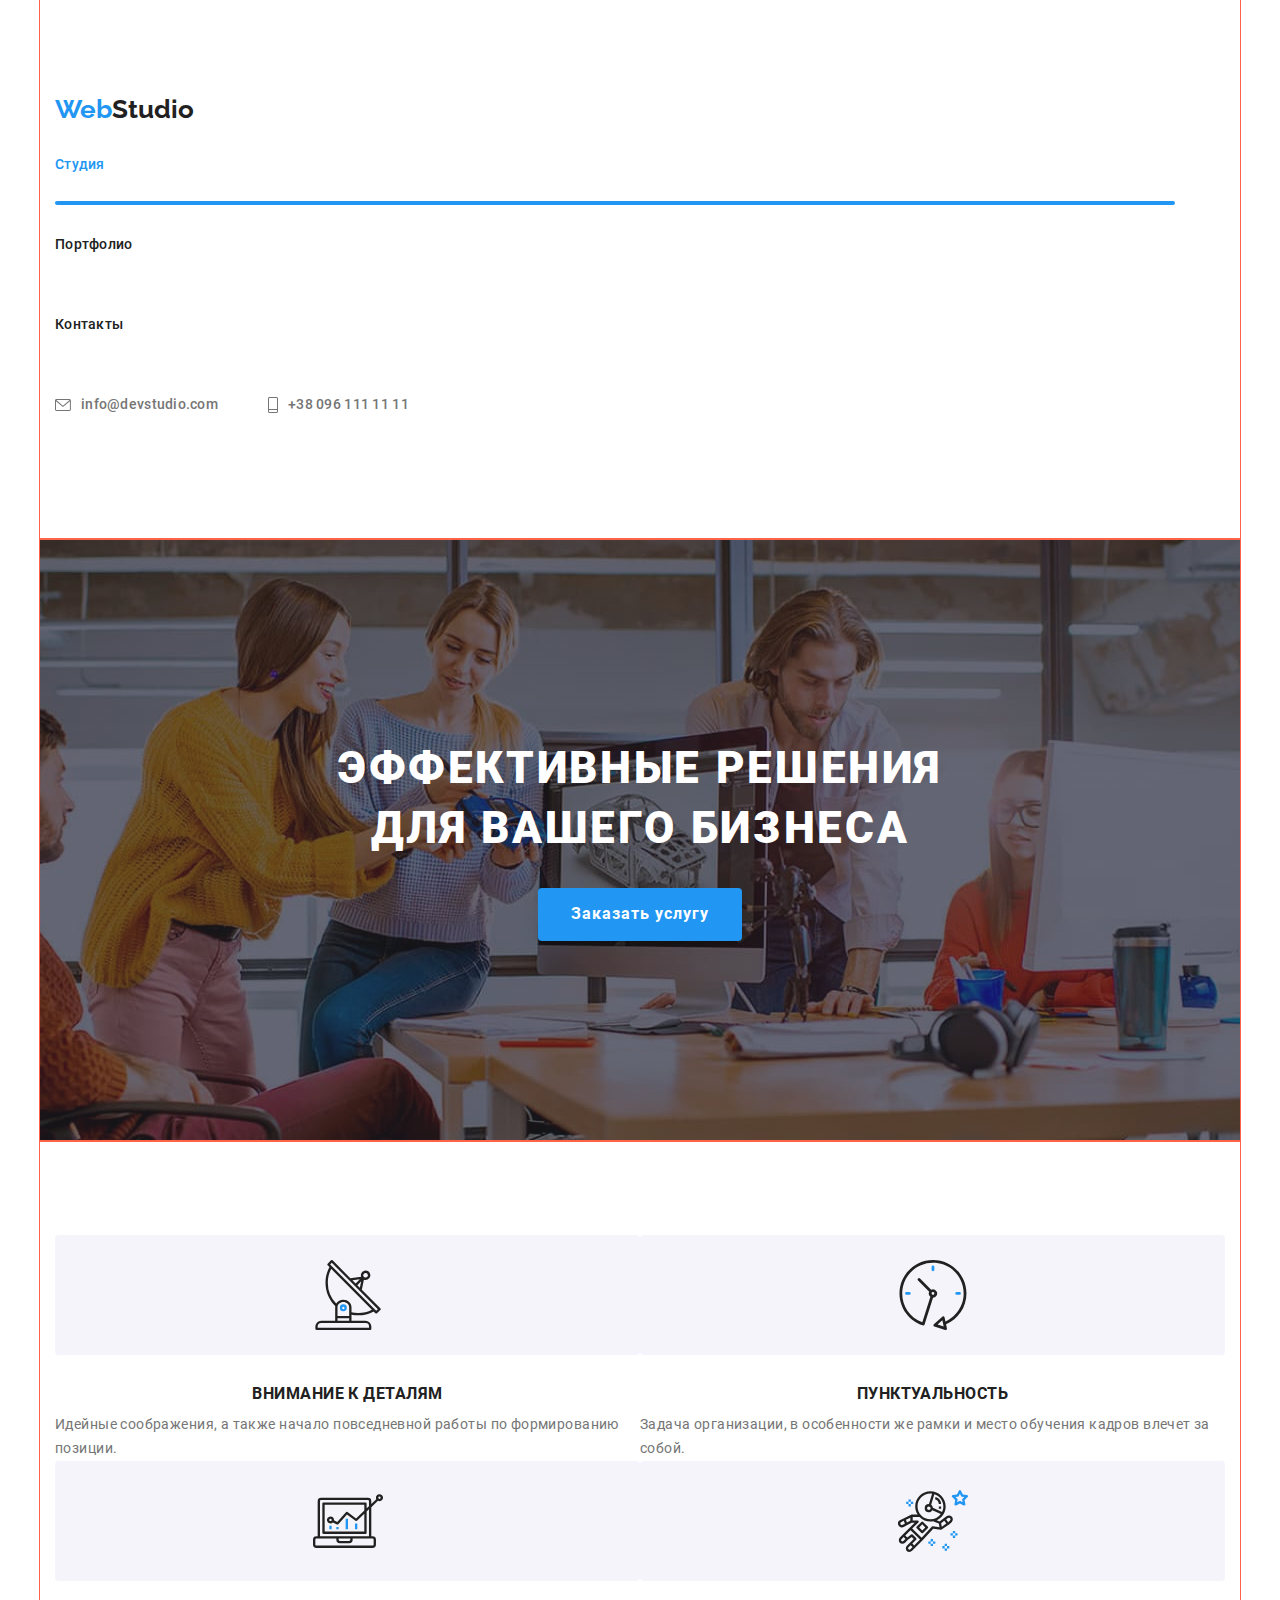
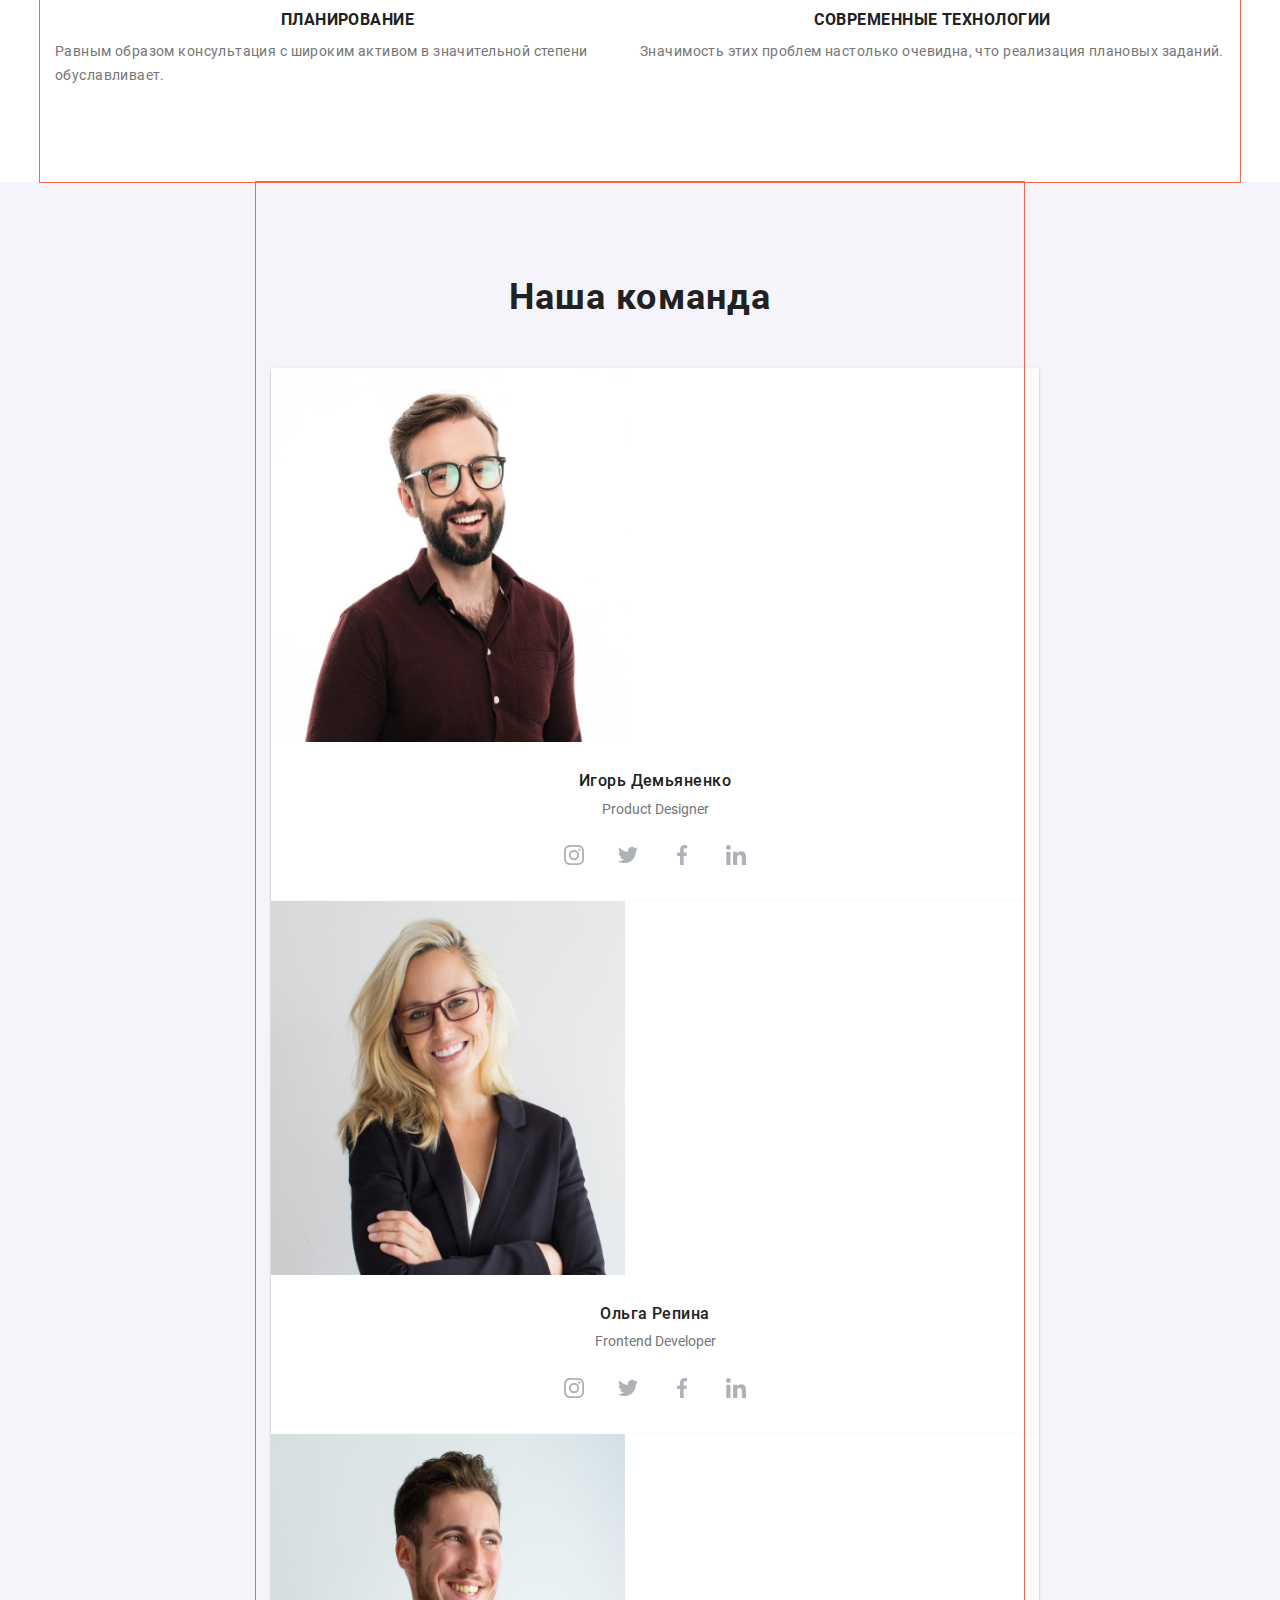
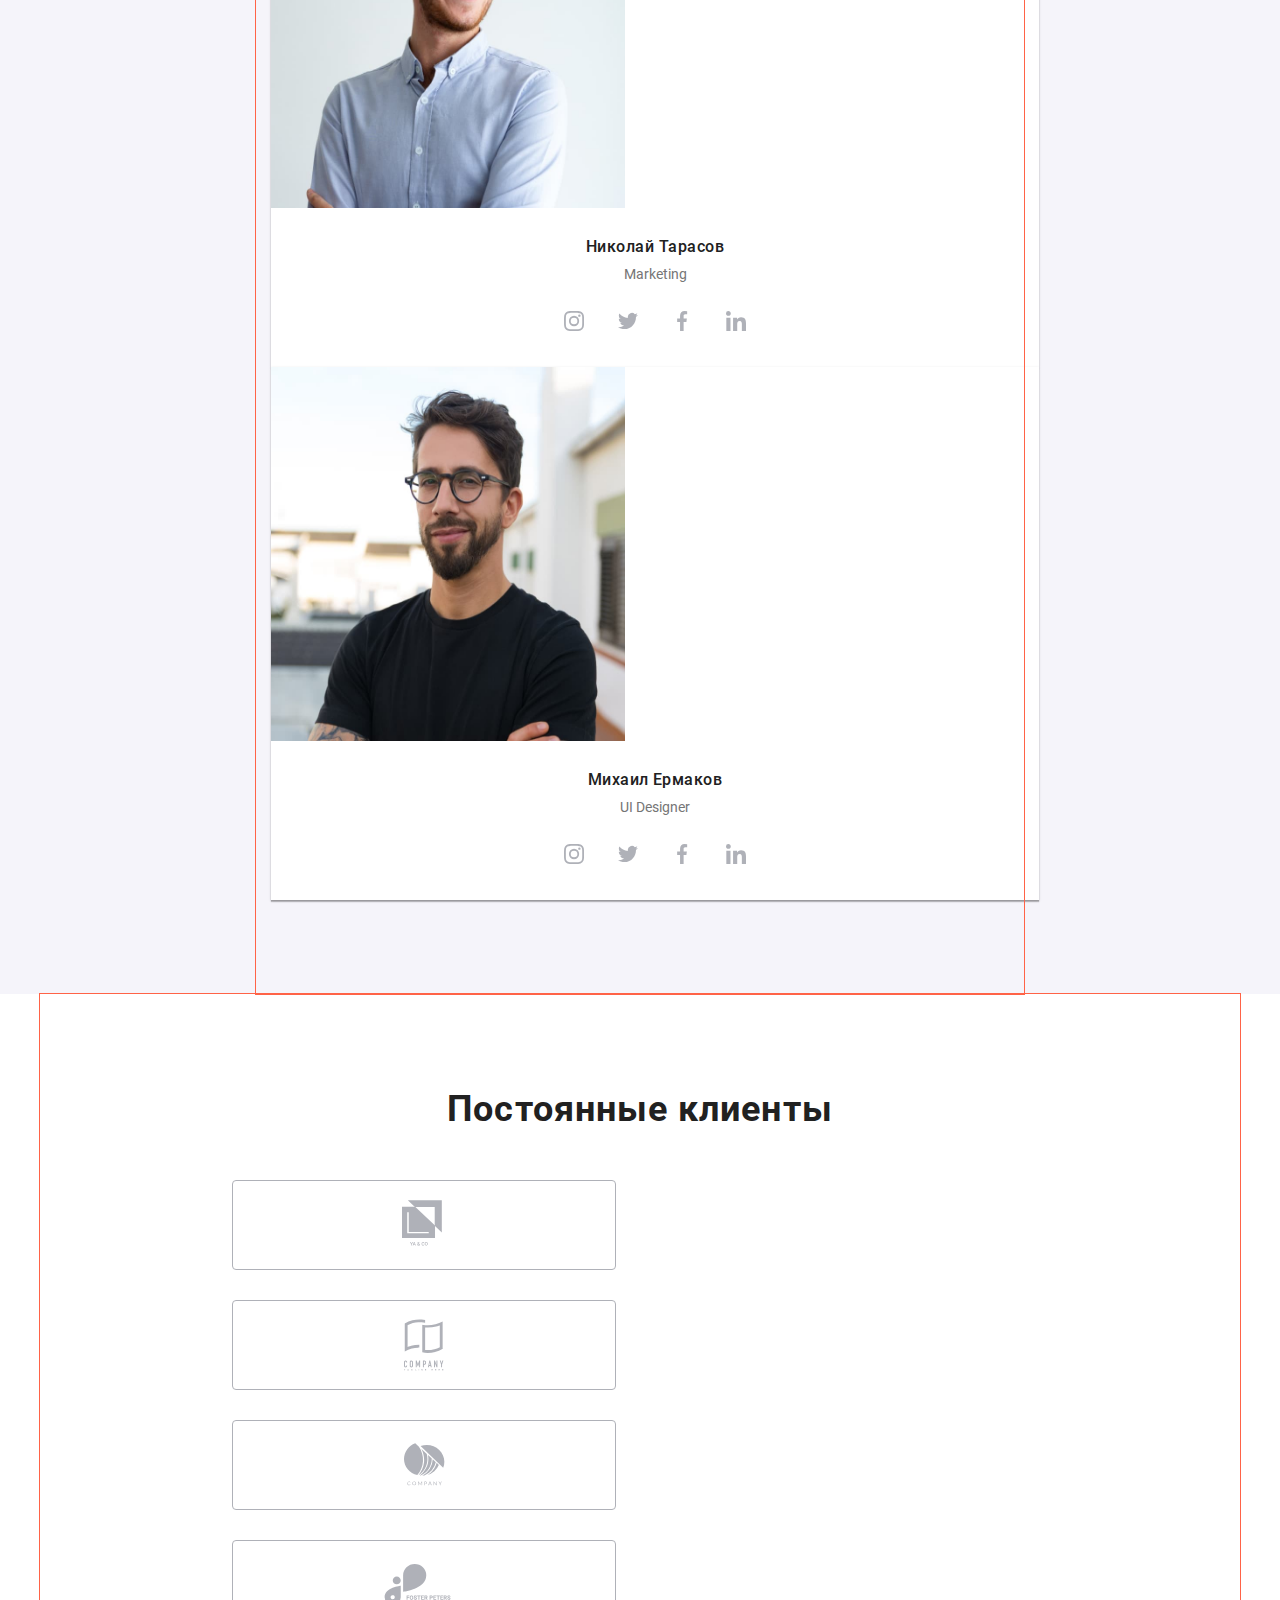
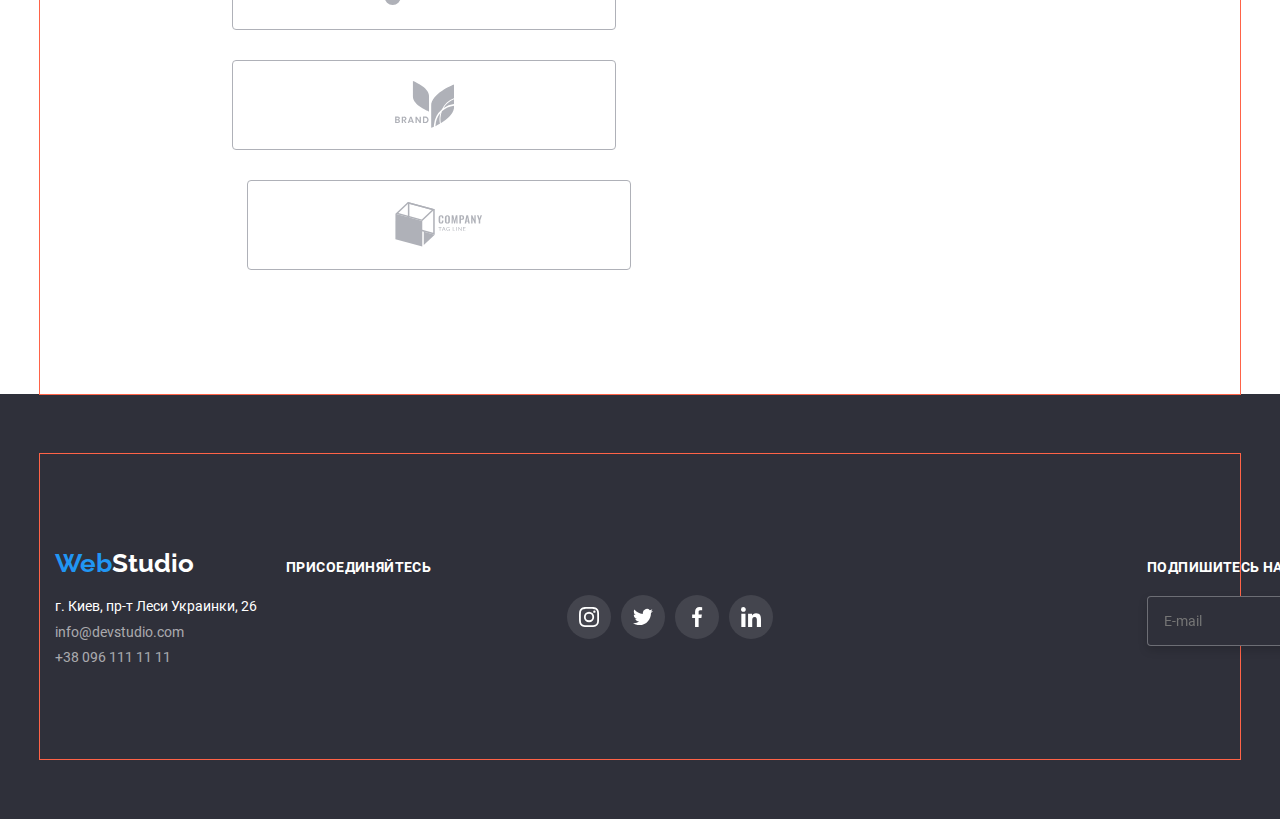
==== commit 8cbc0ad0: "adaptive&responsive" ====
--- a/index.html
+++ b/index.html
@@ -50,7 +50,7 @@
     </header>
         <main>
             <!-- Герой -->
-            <section class="hero-page">
+            <section class="container hero-page">
                     <h1 class="hero">Эффективные решения <br>
                         для вашего бизнеса</h1>
                         <button type="button" class="btn-hero" data-modal-open>Заказать услугу</button>
@@ -146,8 +146,8 @@
                                 </svg>
                             </div>
                             <h3 class="title works">Внимание к деталям</h3>
-                            <p>Идейные соображения, а также <br>
-                               начало повседневной работы по<br>
+                            <p>Идейные соображения, а также
+                               начало повседневной работы по
                                формированию позиции.</p>
                         </li>
                         <li  class="features-list">
@@ -158,8 +158,8 @@
                                 </svg>
                             </div>
                             <h3 class="title works">Пунктуальность</h3>
-                            <p>Задача организации, в особенности<br>
-                               же рамки и место обучения кадров<br>
+                            <p>Задача организации, в особенности
+                               же рамки и место обучения кадров
                                влечет за собой.</p>
                         </li>
                         <li  class="features-list">
@@ -170,8 +170,8 @@
                                 </svg>
                             </div>
                             <h3 class="title works">Планирование</h3>
-                            <p>Равным образом консультация с<br>
-                                 широким активом в значительной<br>
+                            <p>Равным образом консультация с
+                                 широким активом в значительной
                                   степени обуславливает.</p>
                         </li>
                         <li  class="features-list">
@@ -182,8 +182,8 @@
                                 </svg>
                             </div>
                             <h3 class="title works">Современные технологии</h3>
-                            <p>Значимость этих проблем настолько<br>
-                               очевидна, что реализация плановых<br>
+                            <p>Значимость этих проблем настолько
+                               очевидна, что реализация плановых
                                заданий.</p>
                         </li>
                     </ul>
--- a/css/main.min.css
+++ b/css/main.min.css
@@ -3,5 +3,5 @@
  Consolas,  'Liberation Mono',  Menlo,- monospace;font-size:1em}small{font-size:80%}sub,sup{font-size:75%;line-height:0;position:relative;vertical-align:baseline}sub{bottom:-0.25em}sup{top:-0.5em}table{text-indent:0;border-color:inherit}button,input,optgroup,select,textarea{font-family:inherit;font-size:100%;line-height:1.15;margin:0}button,select{text-transform:none}button,[type='button'],[type='reset'],[type='submit']{-webkit-appearance:button}::-moz-focus-inner{border-style:none;padding:0}:-moz-focusring{outline:1px dotted ButtonText}:-moz-ui-invalid{box-shadow:none}legend{padding:0}progress{vertical-align:baseline}::-webkit-inner-spin-button,::-webkit-outer-spin-button{height:auto}[type='search']{-webkit-appearance:textfield;outline-offset:-2px}::-webkit-search-decoration{-webkit-appearance:none}::-webkit-file-upload-button{-webkit-appearance:button;font:inherit}summary{display:list-item}@font-face{font-family:"Raleway";font-style:normal;font-weight:700;src:url("../fonts/raleway-v18-latin_cyrillic-700.eot");src:local(""),url("../fonts/raleway-v18-latin_cyrillic-700.eot?#iefix") format("embedded-opentype"),url("../fonts/raleway-v18-latin_cyrillic-700.woff2") format("woff2"),url("../fonts/raleway-v18-latin_cyrillic-700.woff") format("woff"),url("../fonts/raleway-v18-latin_cyrillic-700.ttf") format("truetype"),url("../fonts/raleway-v18-latin_cyrillic-700.svg#Raleway") format("svg")}@font-face{font-family:"Roboto";font-style:normal;font-weight:400;src:url("../fonts/roboto-v20-latin_cyrillic-regular.eot");src:local(""),url("../fonts/roboto-v20-latin_cyrillic-regular.eot?#iefix") format("embedded-opentype"),url("../fonts/roboto-v20-latin_cyrillic-regular.woff2") format("woff2"),url("../fonts/roboto-v20-latin_cyrillic-regular.woff") format("woff"),url("../fonts/roboto-v20-latin_cyrillic-regular.ttf") format("truetype"),url("../fonts/roboto-v20-latin_cyrillic-regular.svg#Roboto") format("svg")}@font-face{font-family:"Roboto";font-style:normal;font-weight:500;src:url("../fonts/roboto-v20-latin_cyrillic-500.eot");src:local(""),url("../fonts/roboto-v20-latin_cyrillic-500.eot?#iefix") format("embedded-opentype"),url("../fonts/roboto-v20-latin_cyrillic-500.woff2") format("woff2"),url("../fonts/roboto-v20-latin_cyrillic-500.woff") format("woff"),url("../fonts/roboto-v20-latin_cyrillic-500.ttf") format("truetype"),url("../fonts/roboto-v20-latin_cyrillic-500.svg#Roboto") format("svg")}@font-face{font-family:"Roboto";font-style:normal;font-weight:700;src:url("../fonts/roboto-v20-latin_cyrillic-700.eot");src:local(""),url("../fonts/roboto-v20-latin_cyrillic-700.eot?#iefix") format("embedded-opentype"),url("../fonts/roboto-v20-latin_cyrillic-700.woff2") format("woff2"),url("../fonts/roboto-v20-latin_cyrillic-700.woff") format("woff"),url("../fonts/roboto-v20-latin_cyrillic-700.ttf") format("truetype"),url("../fonts/roboto-v20-latin_cyrillic-700.svg#Roboto") format("svg")}@font-face{font-family:"Roboto";font-style:normal;font-weight:900;src:url("../fonts/roboto-v20-latin_cyrillic-900.eot");src:local(""),url("../fonts/roboto-v20-latin_cyrillic-900.eot?#iefix") format("embedded-opentype"),url("../fonts/roboto-v20-latin_cyrillic-900.woff2") format("woff2"),url("../fonts/roboto-v20-latin_cyrillic-900.woff") format("woff"),url("../fonts/roboto-v20-latin_cyrillic-900.ttf") format("truetype"),url("../fonts/roboto-v20-latin_cyrillic-900.svg#Roboto") format("svg")}body{font-family:"Roboto",sans-serif;font-weight:400;color:#757575;background-color:#fff;text-decoration:none;font-size:14px}*{margin:0;padding:0}ul{list-style-type:none}li{display:list-item}.list{padding:0;margin:0;list-style:none}.title{color:#212121}a{text-decoration:none;color:#212121}a:hover,a:focus{color:#2196f3}.h2-invis{display:none}.container.jobs-img{padding-bottom:94px}.title.h2{font-family:"Roboto",sans-serif;font-weight:700;font-size:36px;line-height:42px;text-align:center;letter-spacing:0.03em;margin-bottom:50px;color:#212121}.container{width:1200px;padding-left:15px;padding-right:15px;margin-left:auto;margin-right:auto}.container.container-portfolio{padding-top:94px;border-top:1px solid #ECECEC;padding-bottom:94px}.hero{font-family:"Roboto",sans-serif;font-weight:900;font-size:44px;line-height:136%;color:#fff;letter-spacing:0.06em;text-transform:uppercase;padding-bottom:30px}.hero-page{max-width:1600px;margin-left:auto;margin-right:auto;background-color:#c4c4c4;background-image:-webkit-gradient(linear, left top, right top, from(rgba(47,48,58,0.4)), to(rgba(47,48,58,0.4))),url(../images/decoration/bcgfon.jpg);background-image:linear-gradient(to right, rgba(47,48,58,0.4), rgba(47,48,58,0.4)),url(../images/decoration/bcgfon.jpg);background-repeat:no-repeat;background-position:center;text-align:center;padding-bottom:200px;padding-top:200px}.backdrop{position:fixed;z-index:1;top:0;left:0;width:100%;height:100%;background:rgba(0,0,0,0.2);opacity:1;-webkit-transition:opacity 250ms cubic-bezier(0.4, 0, 0.2, 1);transition:opacity 250ms cubic-bezier(0.4, 0, 0.2, 1)}.backdrop.is-hidden{opacity:0;pointer-events:none}.modal{position:absolute;top:50%;left:50%;width:528px;background-color:#fff;-webkit-transform:translate(-50%, -50%);transform:translate(-50%, -50%)}.close-button{display:-webkit-box;display:-ms-flexbox;display:flex;-webkit-box-pack:center;-ms-flex-pack:center;justify-content:center;-webkit-box-align:center;-ms-flex-align:center;align-items:center;width:30px;height:30px;position:absolute;top:8px;right:8px;border:1px solid rgba(0,0,0,0.1);-webkit-box-sizing:border-box;box-sizing:border-box;background-color:#fff;border:1px solid rgba(0,0,0,0.1);border-radius:50%}.close-button:hover .form-close,.close-button:focus .form-close{fill:#2196f3;-webkit-transition-duration:250ms;transition-duration:250ms;-webkit-transition-delay:cubic-bezier(0.4, 0, 0.2, 1);transition-delay:cubic-bezier(0.4, 0, 0.2, 1)}.form{display:-webkit-box;display:-ms-flexbox;display:flex;-webkit-box-orient:vertical;-webkit-box-direction:normal;-ms-flex-direction:column;flex-direction:column;-webkit-box-sizing:border-box;box-sizing:border-box;padding:40px}.form-close{width:16px;height:16px}.form-p{font-family:"Roboto",sans-serif;font-weight:700;font-size:20px;line-height:1.15;text-align:center;letter-spacing:0.03em;color:#212121;padding-bottom:30px}.form-field{display:block;position:relative;margin-bottom:28px}.form-input{width:100%;-webkit-box-sizing:border-box;box-sizing:border-box;margin:0;padding:12px 0 12px 42px;font:inherit;border-radius:4px;border:1px solid rgba(33,33,33,0.2)}.form-input:focus{-webkit-transition-duration:250ms;transition-duration:250ms;-webkit-transition-delay:cubic-bezier(0.4, 0, 0.2, 1);transition-delay:cubic-bezier(0.4, 0, 0.2, 1);border-color:#2196f3;outline:transparent}.form-span{position:absolute;display:inline-block;top:-16px;left:0;font-size:12px;line-height:1.16;letter-spacing:0.01em}.form-comment{padding:12px 16px}.person-black,.phone-black,.email-black{width:18px;height:18px;position:absolute;top:50%;left:15px;-webkit-transform:translateY(-50%);transform:translateY(-50%);display:inline-block}.form-input:focus ~ .form-icon{-webkit-transition-duration:250ms;transition-duration:250ms;-webkit-transition-delay:cubic-bezier(0.4, 0, 0.2, 1);transition-delay:cubic-bezier(0.4, 0, 0.2, 1);fill:#2196f3}.form .btn-hero{width:200px;height:50px;margin-top:30px;-webkit-transition-duration:250ms;transition-duration:250ms;-webkit-transition-delay:cubic-bezier(0.4, 0, 0.2, 1);transition-delay:cubic-bezier(0.4, 0, 0.2, 1)}.form .btn-hero:hover,.form .btn-hero:focus{cursor:pointer;background:#188CE8}.checkbox{position:absolute;width:1px;height:1px;margin:-1px;border:0;padding:0;clip:rect(0 0 0 0);overflow:hidden}.checkbox-lable{display:-webkit-box;display:-ms-flexbox;display:flex;-webkit-box-align:center;-ms-flex-align:center;align-items:center}.checkbox-text{border-bottom:1px solid #2196f3;color:#2196f3}.checkbox-icon{display:inline-block;width:16px;height:15px;margin-right:8px;border:2px solid #212121;border-radius:4px}.checkbox-lable{padding-bottom:30px}.checkbox:checked+.checkbox-icon{background-color:#2196f3;background-image:url(../images/decoration/icon-check-on.svg);background-size:contain;background-origin:border-box;border-color:#2196f3;-webkit-transition-duration:250ms;transition-duration:250ms;-webkit-transition-delay:cubic-bezier(0.4, 0, 0.2, 1);transition-delay:cubic-bezier(0.4, 0, 0.2, 1);transition-duration:250ms;transition-delay:cubic-bezier(0.4, 0, 0.2, 1)}.checkbox:focus+.checkbox-icon{background-image:url(../images/decoration/check.svg);-webkit-transition-duration:250ms;transition-duration:250ms;-webkit-transition-delay:cubic-bezier(0.4, 0, 0.2, 1);transition-delay:cubic-bezier(0.4, 0, 0.2, 1)}.checkbox:focus:checked+.checkbox-icon{background-image:url(../images/decoration/icon-check-on.svg);background-color:#2196f3;-webkit-transition-duration:250ms;transition-duration:250ms;-webkit-transition-delay:cubic-bezier(0.4, 0, 0.2, 1);transition-delay:cubic-bezier(0.4, 0, 0.2, 1)}.logo{color:#2196f3;font-family:"Raleway",sans-serif;font-weight:700;font-size:26px;line-height:1.19}.logo-secondary{color:#fff}.header-logo{margin-right:93px}.buttons{display:-webkit-box;display:-ms-flexbox;display:flex;-webkit-box-pack:center;-ms-flex-pack:center;justify-content:center;padding-bottom:50px}.projects{display:-webkit-box;display:-ms-flexbox;display:flex;-ms-flex-wrap:wrap;flex-wrap:wrap}.projects-list{display:block;width:370px;margin-right:30px;margin-bottom:30px}.projects-div{padding:20px 24px;border-left:1px solid #eee;border-right:1px solid #eee;border-bottom:1px solid #eee}.projects-overlay{position:relative;overflow:hidden;height:294px}.projects-text{display:inline-block;position:absolute;font-size:18px;line-height:1.56;letter-spacing:0.03em;padding:63px 24px;color:#fff;bottom:0;left:0;-webkit-transform:translateY(100%);transform:translateY(100%);background-color:rgba(33,150,243,0.9);-webkit-transition:-webkit-transform 250ms cubic-bezier(0.4, 0, 0.2, 1);transition:-webkit-transform 250ms cubic-bezier(0.4, 0, 0.2, 1);transition:transform 250ms cubic-bezier(0.4, 0, 0.2, 1);transition:transform 250ms cubic-bezier(0.4, 0, 0.2, 1), -webkit-transform 250ms cubic-bezier(0.4, 0, 0.2, 1)}.projects .title{font-family:"Roboto",sans-serif;font-weight:700;font-size:18px;line-height:2;letter-spacing:0.06em;padding-bottom:4px}.projects .portfolio-jobs{font-size:16px;line-height:1.87;letter-spacing:0.03em;color:#757575}.projects-list .projects-link{display:block}.projects-list .projects-link:hover,.projects-list .projects-link:focus{-webkit-box-shadow:0px 1px 1px rgba(0,0,0,0.12),0px 4px 4px rgba(0,0,0,0.06),1px 4px 6px rgba(0,0,0,0.16);box-shadow:0px 1px 1px rgba(0,0,0,0.12),0px 4px 4px rgba(0,0,0,0.06),1px 4px 6px rgba(0,0,0,0.16);-webkit-transition-duration:250ms;transition-duration:250ms;-webkit-transition-delay:cubic-bezier(0.4, 0, 0.2, 1);transition-delay:cubic-bezier(0.4, 0, 0.2, 1)}.projects-list:nth-last-child(-n+3){margin-bottom:0}.projects-list:nth-child(3n){margin-right:0}.projects-link:hover .projects-text,.projects-link:focus .projects-text{-webkit-transform:translateY(0);transform:translateY(0);-webkit-transition-duration:250ms;transition-duration:250ms;-webkit-transition-delay:cubic-bezier(0.4, 0, 0.2, 1);transition-delay:cubic-bezier(0.4, 0, 0.2, 1)}.social-icon{display:block;-webkit-box-pack:center;-ms-flex-pack:center;justify-content:center;-webkit-box-align:center;-ms-flex-align:center;align-items:center}.social-link{display:-webkit-box;display:-ms-flexbox;display:flex;-webkit-box-pack:center;-ms-flex-pack:center;justify-content:center;-webkit-box-align:center;-ms-flex-align:center;align-items:center;width:44px;height:44px;border-radius:50%;background:rgba(255,255,255,0.1)}.social-link:hover,.social-link:focus{background-color:#2196f3;-webkit-transition-duration:250ms;transition-duration:250ms;-webkit-transition-delay:cubic-bezier(0.4, 0, 0.2, 1);transition-delay:cubic-bezier(0.4, 0, 0.2, 1)}.social-link:hover .logo-icon,.social-link:focus .logo-icon{fill:#fff;-webkit-transition-duration:250ms;transition-duration:250ms;-webkit-transition-delay:cubic-bezier(0.4, 0, 0.2, 1);transition-delay:cubic-bezier(0.4, 0, 0.2, 1)}.logo-icon{display:block;width:20px;height:20px;fill:#afb1b8}.btn-hero{display:inline-block;color:#fff;background-color:#2196f3;border-radius:4px;border:1px solid transparent;min-width:200px;font-size:16px;font-weight:700;line-height:1.88;letter-spacing:0.06em;padding:10px 32px;-webkit-box-align:center;-ms-flex-align:center;align-items:center;text-align:center;-webkit-box-shadow:0px 4px 4px rgba(0,0,0,0.15);box-shadow:0px 4px 4px rgba(0,0,0,0.15)}.btn-hero:hover,.btn-hero:focus{color:#fff;cursor:pointer}.btn{display:inline-block;font-family:"Roboto",sans-serif;font-weight:500;font-size:16px;line-height:162%;letter-spacing:0.03em;padding:6px 22px;border:1px solid transparent;border-radius:4px;min-width:73px}.btn:hover,.btn:focus{color:#fff;background-color:#2196f3;-webkit-box-shadow:0px 3px 1px rgba(0,0,0,0.1),0px 1px 2px rgba(0,0,0,0.08),0px 2px 2px rgba(0,0,0,0.12);box-shadow:0px 3px 1px rgba(0,0,0,0.1),0px 1px 2px rgba(0,0,0,0.08),0px 2px 2px rgba(0,0,0,0.12);outline:none;-webkit-transition-duration:250ms;transition-duration:250ms;-webkit-transition-delay:cubic-bezier(0.4, 0, 0.2, 1);transition-delay:cubic-bezier(0.4, 0, 0.2, 1)}.buttons-list:not(:last-child){margin-right:8px}.btn-footer{display:-webkit-box;display:-ms-flexbox;display:flex;-webkit-box-align:center;-ms-flex-align:center;align-items:center;text-align:center;color:#fff;background-color:#2196f3;border-radius:4px;border:1px solid transparent;font-size:16px;font-weight:700;line-height:1.88;letter-spacing:0.06em;padding:10px 28px 10px 29px;-webkit-box-shadow:0px 4px 4px rgba(0,0,0,0.15);box-shadow:0px 4px 4px rgba(0,0,0,0.15)}.btn-footer:hover,.btn-footer:focus{cursor:pointer;-webkit-transition-duration:250ms;transition-duration:250ms;-webkit-transition-delay:cubic-bezier(0.4, 0, 0.2, 1);transition-delay:cubic-bezier(0.4, 0, 0.2, 1)}.header{background-color:#fff}.main-nav{display:-webkit-box;display:-ms-flexbox;display:flex;-webkit-box-align:center;-ms-flex-align:center;align-items:center}.site-nav{display:-webkit-box;display:-ms-flexbox;display:flex}.site-nav .link:hover,.site-nav .link:focus{color:#2196f3;-webkit-transition-duration:250ms;transition-duration:250ms;-webkit-transition-delay:cubic-bezier(0.4, 0, 0.2, 1);transition-delay:cubic-bezier(0.4, 0, 0.2, 1)}.site-nav .link,.auth-nav .link{display:block;font-family:"Roboto",sans-serif;font-weight:500;line-height:1.14;letter-spacing:0.02em;padding-top:32px;padding-bottom:32px;color:#212121;position:relative}.site-nav .link.current{position:relative;color:#2196f3}.site-nav .current::after{content:"";position:absolute;left:0;bottom:0;display:block;width:100%;height:4px;background-color:#2196f3;border-radius:2px}.item{margin-right:50px}.item:last-child{margin-right:0}.item .link{display:-webkit-box;display:-ms-flexbox;display:flex;-webkit-box-align:center;-ms-flex-align:center;align-items:center}.item.envelope,.item.vector{fill:#757575}.envelope-icon{padding:0;border:none;width:16px;height:12px;margin-right:10px}.vector-icon{padding:0;border:none;width:10px;height:16px;margin-right:10px}.auth-nav{display:-webkit-box;display:-ms-flexbox;display:flex;margin-left:auto;color:#757575}.auth-nav .link{color:#757575}.auth-nav .link,.auth-nav .envelope-icon,.auth-nav .vector-icon{-webkit-transition-duration:250ms;transition-duration:250ms;-webkit-transition-delay:cubic-bezier(0.4, 0, 0.2, 1);transition-delay:cubic-bezier(0.4, 0, 0.2, 1)}.auth-nav .link:hover .envelope-icon,.auth-nav .link:focus .envelope-icon,.auth-nav .link:hover .vector-icon,.auth-nav .link:focus .vector-icon,.auth-nav .link:hover,.auth-nav .link:focus{color:#2196f3;fill:#2196f3}.our-jobs{padding-top:94px;padding-bottom:94px}.jobs-img .title,.team>h2{font-family:"Roboto",sans-serif;font-weight:700;font-size:36px;line-height:1.16;letter-spacing:0.03em}.pictures{display:-webkit-box;display:-ms-flexbox;display:flex}.pictures img{margin-right:30px;display:block}.pictures img:last-child{margin-right:0}.card{position:relative}.card-text{display:-webkit-box;display:-ms-flexbox;display:flex;width:370px;height:70px;font-family:"Roboto",sans-serif;font-weight:700;font-size:14px;line-height:1.14;-webkit-box-pack:center;-ms-flex-pack:center;justify-content:center;-webkit-box-align:center;-ms-flex-align:center;align-items:center;letter-spacing:0.03em;text-transform:uppercase;color:#fff;background-color:rgba(47,48,58,0.8);position:absolute;bottom:0;left:0}.pictures img:last-child{margin-right:0}.title.works{margin-bottom:10px}.features{display:-webkit-box;display:-ms-flexbox;display:flex;-ms-flex-wrap:wrap;flex-wrap:wrap}.features .title{font-family:"Roboto",sans-serif;font-weight:700;line-height:1.14;letter-spacing:0.03em;text-transform:uppercase}.features p{line-height:1.71;letter-spacing:0.03em}.features-icon{display:-webkit-box;display:-ms-flexbox;display:flex;-webkit-box-pack:center;-ms-flex-pack:center;justify-content:center;-webkit-box-align:center;-ms-flex-align:center;align-items:center;height:120px;margin-bottom:30px;background:#f5f4fa;border-radius:4px}.features>.item{margin-right:30px}.features-list{margin-right:30px;width:270px}.features-list:last-child{margin-right:0}.antenna-icon,.clock-icon,.diagram-icon,.astronaut-icon{width:70px;height:70px}.bcg-our-team{background-color:#f5f4fa}.container.our-team{background-color:#f5f4fa;padding-top:94px;padding-bottom:94px}.team-list{background-color:#fff;margin-right:30px;text-align:center;-webkit-box-shadow:0px 1px 3px rgba(0,0,0,0.12),0px 1px 1px rgba(0,0,0,0.14),0px 2px 1px rgba(0,0,0,0.2);box-shadow:0px 1px 3px rgba(0,0,0,0.12),0px 1px 1px rgba(0,0,0,0.14),0px 2px 1px rgba(0,0,0,0.2)}.team-list:last-child{margin-right:0}.workers>img{margin-bottom:30px;display:block}.title.name{font-family:"Roboto",sans-serif;font-weight:500;font-size:16px;line-height:1.18;letter-spacing:0.03em;margin-bottom:10px}.workers-prof{margin-bottom:16px}.social-list{display:-webkit-box;display:-ms-flexbox;display:flex;padding:0 32px 30px}.social-icon:not(:last-child){margin-right:10px}.footer{background-color:#2f303a;padding-top:60px;padding-bottom:60px}.footer .link{color:rgba(255,255,255,0.6)}.footer .link:hover,.footer .link:focus{color:#2196f3;-webkit-transition-duration:250ms;transition-duration:250ms;-webkit-transition-delay:cubic-bezier(0.4, 0, 0.2, 1);transition-delay:cubic-bezier(0.4, 0, 0.2, 1)}.footer-p{margin-bottom:9px;color:#fff;width:231px}.footer-p:last-child{margin-bottom:0}.footer-block{padding-bottom:0;margin-bottom:0;margin-right:auto}.footer-h3{font-family:"Roboto",sans-serif;font-weight:700;font-size:14px;line-height:1.14;letter-spacing:0.03em;text-transform:uppercase;color:#fff;margin-bottom:20px;padding-top:12px}.logo-footer{display:-webkit-box;display:-ms-flexbox;display:flex;-webkit-box-pack:justify;-ms-flex-pack:justify;justify-content:space-between}.logo-div{margin-bottom:20px}.footer-social .social-icon{margin-bottom:0}.menu{padding:0;margin:0;list-style:none;display:-webkit-box;display:-ms-flexbox;display:flex}.menu-item{margin-right:15px;outline:2px solid tomato}.menu-link{display:block;padding:10px 20px;text-decoration:none;background-color:teal;color:#fff}.static-clients{padding-top:94px;padding-bottom:94px}.clients-list{display:-webkit-box;display:-ms-flexbox;display:flex}.client{width:170px;height:90px;margin-right:30px;-webkit-box-sizing:border-box;box-sizing:border-box}.client:last-child{margin-right:0}.client:hover,.client:focus{border-color:#2196f3}.client-link{display:-webkit-box;display:-ms-flexbox;display:flex;width:100%;height:100%;-webkit-box-align:center;-ms-flex-align:center;align-items:center;-webkit-box-pack:center;-ms-flex-pack:center;justify-content:center;border:1px solid #AFB1B8;border-radius:4px;fill:#afb1b8;-webkit-transition:fill 2500ms cubic-bezier(0.4, 0, 0.2, 1),border 2500ms cubic-bezier(0.4, 0, 0.2, 1);transition:fill 2500ms cubic-bezier(0.4, 0, 0.2, 1),border 2500ms cubic-bezier(0.4, 0, 0.2, 1)}.client-link:hover,.client-link:focus{border-color:#2196f3;fill:#2196f3}.footer-shared{display:-webkit-box;display:-ms-flexbox;display:flex;-webkit-box-orient:vertical;-webkit-box-direction:normal;-ms-flex-direction:column;flex-direction:column;margin-left:93px}.footer-input{background-color:#2f303a;width:358px;height:50px;border-radius:4px;border:1px solid rgba(255,255,255,0.3);-webkit-box-sizing:border-box;box-sizing:border-box;-webkit-filter:drop-shadow(0px 4px 4px rgba(0,0,0,0.15));filter:drop-shadow(0px 4px 4px rgba(0,0,0,0.15));padding:15px 16px}.footer-distribution{position:relative;display:-webkit-box;display:-ms-flexbox;display:flex;-webkit-box-align:center;-ms-flex-align:center;align-items:center}.footer-distribution .btn-footer{margin-left:12px}.footer-distribution .footer-svg{margin-left:10px}.footer-social .social-list{padding:0;margin:0}.footer-social .logo-icon{fill:#fff}.footer-social .social-link:hover,.footer-social .social-link:focus{background-color:#2196f3}
+ monospace;font-size:1em}small{font-size:80%}sub,sup{font-size:75%;line-height:0;position:relative;vertical-align:baseline}sub{bottom:-0.25em}sup{top:-0.5em}table{text-indent:0;border-color:inherit}button,input,optgroup,select,textarea{font-family:inherit;font-size:100%;line-height:1.15;margin:0}button,select{text-transform:none}button,[type='button'],[type='reset'],[type='submit']{-webkit-appearance:button}::-moz-focus-inner{border-style:none;padding:0}:-moz-focusring{outline:1px dotted ButtonText}:-moz-ui-invalid{box-shadow:none}legend{padding:0}progress{vertical-align:baseline}::-webkit-inner-spin-button,::-webkit-outer-spin-button{height:auto}[type='search']{-webkit-appearance:textfield;outline-offset:-2px}::-webkit-search-decoration{-webkit-appearance:none}::-webkit-file-upload-button{-webkit-appearance:button;font:inherit}summary{display:list-item}@font-face{font-family:"Raleway";font-style:normal;font-weight:700;src:url("../fonts/raleway-v18-latin_cyrillic-700.eot");src:local(""),url("../fonts/raleway-v18-latin_cyrillic-700.eot?#iefix") format("embedded-opentype"),url("../fonts/raleway-v18-latin_cyrillic-700.woff2") format("woff2"),url("../fonts/raleway-v18-latin_cyrillic-700.woff") format("woff"),url("../fonts/raleway-v18-latin_cyrillic-700.ttf") format("truetype"),url("../fonts/raleway-v18-latin_cyrillic-700.svg#Raleway") format("svg")}@font-face{font-family:"Roboto";font-style:normal;font-weight:400;src:url("../fonts/roboto-v20-latin_cyrillic-regular.eot");src:local(""),url("../fonts/roboto-v20-latin_cyrillic-regular.eot?#iefix") format("embedded-opentype"),url("../fonts/roboto-v20-latin_cyrillic-regular.woff2") format("woff2"),url("../fonts/roboto-v20-latin_cyrillic-regular.woff") format("woff"),url("../fonts/roboto-v20-latin_cyrillic-regular.ttf") format("truetype"),url("../fonts/roboto-v20-latin_cyrillic-regular.svg#Roboto") format("svg")}@font-face{font-family:"Roboto";font-style:normal;font-weight:500;src:url("../fonts/roboto-v20-latin_cyrillic-500.eot");src:local(""),url("../fonts/roboto-v20-latin_cyrillic-500.eot?#iefix") format("embedded-opentype"),url("../fonts/roboto-v20-latin_cyrillic-500.woff2") format("woff2"),url("../fonts/roboto-v20-latin_cyrillic-500.woff") format("woff"),url("../fonts/roboto-v20-latin_cyrillic-500.ttf") format("truetype"),url("../fonts/roboto-v20-latin_cyrillic-500.svg#Roboto") format("svg")}@font-face{font-family:"Roboto";font-style:normal;font-weight:700;src:url("../fonts/roboto-v20-latin_cyrillic-700.eot");src:local(""),url("../fonts/roboto-v20-latin_cyrillic-700.eot?#iefix") format("embedded-opentype"),url("../fonts/roboto-v20-latin_cyrillic-700.woff2") format("woff2"),url("../fonts/roboto-v20-latin_cyrillic-700.woff") format("woff"),url("../fonts/roboto-v20-latin_cyrillic-700.ttf") format("truetype"),url("../fonts/roboto-v20-latin_cyrillic-700.svg#Roboto") format("svg")}@font-face{font-family:"Roboto";font-style:normal;font-weight:900;src:url("../fonts/roboto-v20-latin_cyrillic-900.eot");src:local(""),url("../fonts/roboto-v20-latin_cyrillic-900.eot?#iefix") format("embedded-opentype"),url("../fonts/roboto-v20-latin_cyrillic-900.woff2") format("woff2"),url("../fonts/roboto-v20-latin_cyrillic-900.woff") format("woff"),url("../fonts/roboto-v20-latin_cyrillic-900.ttf") format("truetype"),url("../fonts/roboto-v20-latin_cyrillic-900.svg#Roboto") format("svg")}body{font-family:"Roboto",sans-serif;font-weight:400;color:#757575;background-color:#fff;text-decoration:none;font-size:14px}*{margin:0;padding:0}ul{list-style-type:none}li{display:list-item}.list{padding:0;margin:0;list-style:none}.title{color:#212121}a{text-decoration:none;color:#212121}a:hover,a:focus{color:#2196f3}.h2-invis{display:none}.container.jobs-img{padding-bottom:94px}.title.h2{font-family:"Roboto",sans-serif;font-weight:700;font-size:36px;line-height:42px;text-align:center;letter-spacing:0.03em;margin-bottom:50px;color:#212121}.container.jobs-img{display:none}.container{padding-left:15px;padding-right:15px;margin-left:auto;margin-right:auto;outline:1px solid tomato}.container.container-portfolio{border-top:1px solid #ececec}@media screen and (min-width: 480px){.container{padding-top:60px;padding-bottom:60px;width:480px}}@media screen and (min-width: 768px){.container{padding-top:60px;padding-bottom:60px;width:768px}}@media screen and (min-width: 1200px){.container{padding-top:94px;padding-bottom:94px;width:1200px}}.hero{font-family:"Roboto",sans-serif;font-weight:900;font-size:44px;line-height:136%;color:#fff;letter-spacing:0.06em;text-transform:uppercase;padding-bottom:30px}.hero-page{max-width:1600px;margin-left:auto;margin-right:auto;background-color:#c4c4c4;background-image:-webkit-gradient(linear, left top, right top, from(rgba(47,48,58,0.4)), to(rgba(47,48,58,0.4))),url(../images/decoration/bcgfon.jpg);background-image:linear-gradient(to right, rgba(47,48,58,0.4), rgba(47,48,58,0.4)),url(../images/decoration/bcgfon.jpg);background-repeat:no-repeat;background-position:center;text-align:center;padding-bottom:200px;padding-top:200px}.backdrop{position:fixed;z-index:1;top:0;left:0;width:100%;height:100%;background:rgba(0,0,0,0.2);opacity:1;-webkit-transition:opacity 250ms cubic-bezier(0.4, 0, 0.2, 1);transition:opacity 250ms cubic-bezier(0.4, 0, 0.2, 1)}.backdrop.is-hidden{opacity:0;pointer-events:none}.modal{position:absolute;top:50%;left:50%;width:528px;background-color:#fff;-webkit-transform:translate(-50%, -50%);transform:translate(-50%, -50%)}.close-button{display:-webkit-box;display:-ms-flexbox;display:flex;-webkit-box-pack:center;-ms-flex-pack:center;justify-content:center;-webkit-box-align:center;-ms-flex-align:center;align-items:center;width:30px;height:30px;position:absolute;top:8px;right:8px;border:1px solid rgba(0,0,0,0.1);-webkit-box-sizing:border-box;box-sizing:border-box;background-color:#fff;border:1px solid rgba(0,0,0,0.1);border-radius:50%}.close-button:hover .form-close,.close-button:focus .form-close{fill:#2196f3;-webkit-transition-duration:250ms;transition-duration:250ms;-webkit-transition-delay:cubic-bezier(0.4, 0, 0.2, 1);transition-delay:cubic-bezier(0.4, 0, 0.2, 1)}.form{display:-webkit-box;display:-ms-flexbox;display:flex;-webkit-box-orient:vertical;-webkit-box-direction:normal;-ms-flex-direction:column;flex-direction:column;-webkit-box-sizing:border-box;box-sizing:border-box;padding:40px}.form-close{width:16px;height:16px}.form-p{font-family:"Roboto",sans-serif;font-weight:700;font-size:20px;line-height:1.15;text-align:center;letter-spacing:0.03em;color:#212121;padding-bottom:30px}.form-field{display:block;position:relative;margin-bottom:28px}.form-input{width:100%;-webkit-box-sizing:border-box;box-sizing:border-box;margin:0;padding:12px 0 12px 42px;font:inherit;border-radius:4px;border:1px solid rgba(33,33,33,0.2)}.form-input:focus{-webkit-transition-duration:250ms;transition-duration:250ms;-webkit-transition-delay:cubic-bezier(0.4, 0, 0.2, 1);transition-delay:cubic-bezier(0.4, 0, 0.2, 1);border-color:#2196f3;outline:transparent}.form-span{position:absolute;display:inline-block;top:-16px;left:0;font-size:12px;line-height:1.16;letter-spacing:0.01em}.form-comment{padding:12px 16px}.person-black,.phone-black,.email-black{width:18px;height:18px;position:absolute;top:50%;left:15px;-webkit-transform:translateY(-50%);transform:translateY(-50%);display:inline-block}.form-input:focus ~ .form-icon{-webkit-transition-duration:250ms;transition-duration:250ms;-webkit-transition-delay:cubic-bezier(0.4, 0, 0.2, 1);transition-delay:cubic-bezier(0.4, 0, 0.2, 1);fill:#2196f3}.form .btn-hero{width:200px;height:50px;-webkit-transition-duration:250ms;transition-duration:250ms;-webkit-transition-delay:cubic-bezier(0.4, 0, 0.2, 1);transition-delay:cubic-bezier(0.4, 0, 0.2, 1)}.form .btn-hero:hover,.form .btn-hero:focus{cursor:pointer;background:#188CE8}.checkbox{position:absolute;width:1px;height:1px;margin:-1px;border:0;padding:0;clip:rect(0 0 0 0);overflow:hidden}.checkbox-lable{display:-webkit-box;display:-ms-flexbox;display:flex;-webkit-box-align:center;-ms-flex-align:center;align-items:center}.checkbox-text{border-bottom:1px solid #2196f3;color:#2196f3}.checkbox-icon{display:inline-block;width:16px;height:15px;margin-right:8px;border:2px solid #212121;border-radius:4px}.checkbox-lable{padding-bottom:30px}.checkbox:checked+.checkbox-icon{background-color:#2196f3;background-image:url(../images/decoration/icon-check-on.svg);background-size:contain;background-origin:border-box;border-color:#2196f3;-webkit-transition-duration:250ms;transition-duration:250ms;-webkit-transition-delay:cubic-bezier(0.4, 0, 0.2, 1);transition-delay:cubic-bezier(0.4, 0, 0.2, 1);transition-duration:250ms;transition-delay:cubic-bezier(0.4, 0, 0.2, 1)}.checkbox:focus+.checkbox-icon{background-image:url(../images/decoration/check.svg);-webkit-transition-duration:250ms;transition-duration:250ms;-webkit-transition-delay:cubic-bezier(0.4, 0, 0.2, 1);transition-delay:cubic-bezier(0.4, 0, 0.2, 1)}.checkbox:focus:checked+.checkbox-icon{background-image:url(../images/decoration/icon-check-on.svg);background-color:#2196f3;-webkit-transition-duration:250ms;transition-duration:250ms;-webkit-transition-delay:cubic-bezier(0.4, 0, 0.2, 1);transition-delay:cubic-bezier(0.4, 0, 0.2, 1)}.logo{color:#2196f3;font-family:"Raleway",sans-serif;font-weight:700;font-size:26px;line-height:1.19}.logo-secondary{color:#fff}.header-logo{margin-right:93px}.projects{display:-webkit-box;display:-ms-flexbox;display:flex;-ms-flex-wrap:wrap;flex-wrap:wrap}.projects-list{display:block;width:370px;margin-right:30px;margin-bottom:30px}.projects-div{padding:20px 24px;border-left:1px solid #eee;border-right:1px solid #eee;border-bottom:1px solid #eee}.projects-overlay{position:relative;overflow:hidden;height:294px}.projects-text{display:inline-block;position:absolute;font-size:18px;line-height:1.56;letter-spacing:0.03em;padding:63px 24px;color:#fff;bottom:0;left:0;-webkit-transform:translateY(100%);transform:translateY(100%);background-color:rgba(33,150,243,0.9);-webkit-transition:-webkit-transform 250ms cubic-bezier(0.4, 0, 0.2, 1);transition:-webkit-transform 250ms cubic-bezier(0.4, 0, 0.2, 1);transition:transform 250ms cubic-bezier(0.4, 0, 0.2, 1);transition:transform 250ms cubic-bezier(0.4, 0, 0.2, 1), -webkit-transform 250ms cubic-bezier(0.4, 0, 0.2, 1)}.projects .title{font-family:"Roboto",sans-serif;font-weight:700;font-size:18px;line-height:2;letter-spacing:0.06em;padding-bottom:4px}.projects .portfolio-jobs{font-size:16px;line-height:1.87;letter-spacing:0.03em;color:#757575}.projects-list .projects-link{display:block}.projects-list .projects-link:hover,.projects-list .projects-link:focus{-webkit-box-shadow:0px 1px 1px rgba(0,0,0,0.12),0px 4px 4px rgba(0,0,0,0.06),1px 4px 6px rgba(0,0,0,0.16);box-shadow:0px 1px 1px rgba(0,0,0,0.12),0px 4px 4px rgba(0,0,0,0.06),1px 4px 6px rgba(0,0,0,0.16);-webkit-transition-duration:250ms;transition-duration:250ms;-webkit-transition-delay:cubic-bezier(0.4, 0, 0.2, 1);transition-delay:cubic-bezier(0.4, 0, 0.2, 1)}.projects-list:nth-last-child(-n+3){margin-bottom:0}.projects-list:nth-child(3n){margin-right:0}.projects-link:hover .projects-text,.projects-link:focus .projects-text{-webkit-transform:translateY(0);transform:translateY(0);-webkit-transition-duration:250ms;transition-duration:250ms;-webkit-transition-delay:cubic-bezier(0.4, 0, 0.2, 1);transition-delay:cubic-bezier(0.4, 0, 0.2, 1)}.social-icon{display:block;-webkit-box-pack:center;-ms-flex-pack:center;justify-content:center;-webkit-box-align:center;-ms-flex-align:center;align-items:center}.social-link{display:-webkit-box;display:-ms-flexbox;display:flex;-webkit-box-pack:center;-ms-flex-pack:center;justify-content:center;-webkit-box-align:center;-ms-flex-align:center;align-items:center;width:44px;height:44px;border-radius:50%;background:rgba(255,255,255,0.1)}.social-link:hover,.social-link:focus{background-color:#2196f3;-webkit-transition-duration:250ms;transition-duration:250ms;-webkit-transition-delay:cubic-bezier(0.4, 0, 0.2, 1);transition-delay:cubic-bezier(0.4, 0, 0.2, 1)}.social-link:hover .logo-icon,.social-link:focus .logo-icon{fill:#fff;-webkit-transition-duration:250ms;transition-duration:250ms;-webkit-transition-delay:cubic-bezier(0.4, 0, 0.2, 1);transition-delay:cubic-bezier(0.4, 0, 0.2, 1)}.logo-icon{display:block;width:20px;height:20px;fill:#afb1b8}.buttons{display:-webkit-box;display:-ms-flexbox;display:flex;-webkit-box-pack:center;-ms-flex-pack:center;justify-content:center;padding-bottom:50px}@media screen and (min-width: 768px){.buttons{display:-webkit-box;display:-ms-flexbox;display:flex;-ms-flex-wrap:wrap;flex-wrap:wrap}}@media screen and (min-width: 768px){.buttons-list{width:50%}}@media screen and (min-width: 1200px){.buttons-list{width:100%}}.btn-hero{display:inline-block;color:#fff;background-color:#2196f3;border-radius:4px;border:1px solid transparent;min-width:200px;font-size:16px;font-weight:700;line-height:1.88;letter-spacing:0.06em;padding:10px 32px;-webkit-box-align:center;-ms-flex-align:center;align-items:center;text-align:center;-webkit-box-shadow:0px 4px 4px rgba(0,0,0,0.15);box-shadow:0px 4px 4px rgba(0,0,0,0.15)}.btn-hero:hover,.btn-hero:focus{color:#fff;cursor:pointer}.btn{display:inline-block;font-family:"Roboto",sans-serif;font-weight:500;font-size:16px;line-height:162%;letter-spacing:0.03em;padding:6px 22px;border:1px solid transparent;border-radius:4px;min-width:73px}.btn:hover,.btn:focus{color:#fff;background-color:#2196f3;-webkit-box-shadow:0px 3px 1px rgba(0,0,0,0.1),0px 1px 2px rgba(0,0,0,0.08),0px 2px 2px rgba(0,0,0,0.12);box-shadow:0px 3px 1px rgba(0,0,0,0.1),0px 1px 2px rgba(0,0,0,0.08),0px 2px 2px rgba(0,0,0,0.12);outline:none;-webkit-transition-duration:250ms;transition-duration:250ms;-webkit-transition-delay:cubic-bezier(0.4, 0, 0.2, 1);transition-delay:cubic-bezier(0.4, 0, 0.2, 1)}.buttons-list:not(:last-child){margin-right:8px}.btn-footer{display:-webkit-box;display:-ms-flexbox;display:flex;-webkit-box-align:center;-ms-flex-align:center;align-items:center;text-align:center;color:#fff;background-color:#2196f3;border-radius:4px;border:1px solid transparent;font-size:16px;font-weight:700;line-height:1.88;letter-spacing:0.06em;padding:10px 28px 10px 29px;-webkit-box-shadow:0px 4px 4px rgba(0,0,0,0.15);box-shadow:0px 4px 4px rgba(0,0,0,0.15)}.btn-footer:hover,.btn-footer:focus{cursor:pointer;-webkit-transition-duration:250ms;transition-duration:250ms;-webkit-transition-delay:cubic-bezier(0.4, 0, 0.2, 1);transition-delay:cubic-bezier(0.4, 0, 0.2, 1)}.header{background-color:#fff}.site-nav .link:hover,.site-nav .link:focus{color:#2196f3;-webkit-transition-duration:250ms;transition-duration:250ms;-webkit-transition-delay:cubic-bezier(0.4, 0, 0.2, 1);transition-delay:cubic-bezier(0.4, 0, 0.2, 1)}.site-nav .link,.auth-nav .link{display:block;font-family:"Roboto",sans-serif;font-weight:500;line-height:1.14;letter-spacing:0.02em;padding-top:32px;padding-bottom:32px;color:#212121;position:relative}.site-nav .link.current{position:relative;color:#2196f3}.site-nav .current::after{content:"";position:absolute;left:0;bottom:0;display:block;width:100%;height:4px;background-color:#2196f3;border-radius:2px}.item{margin-right:50px}.item:last-child{margin-right:0}.item .link{display:-webkit-box;display:-ms-flexbox;display:flex;-webkit-box-align:center;-ms-flex-align:center;align-items:center}.item.envelope,.item.vector{fill:#757575}.envelope-icon{padding:0;border:none;width:16px;height:12px;margin-right:10px}.vector-icon{padding:0;border:none;width:10px;height:16px;margin-right:10px}.auth-nav{display:-webkit-box;display:-ms-flexbox;display:flex;margin-left:auto;color:#757575}.auth-nav .link{color:#757575}.auth-nav .link,.auth-nav .envelope-icon,.auth-nav .vector-icon{-webkit-transition-duration:250ms;transition-duration:250ms;-webkit-transition-delay:cubic-bezier(0.4, 0, 0.2, 1);transition-delay:cubic-bezier(0.4, 0, 0.2, 1)}.auth-nav .link:hover .envelope-icon,.auth-nav .link:focus .envelope-icon,.auth-nav .link:hover .vector-icon,.auth-nav .link:focus .vector-icon,.auth-nav .link:hover,.auth-nav .link:focus{color:#2196f3;fill:#2196f3}.jobs-img .title,.team>h2{font-family:"Roboto",sans-serif;font-weight:700;font-size:36px;line-height:1.16;letter-spacing:0.03em}.pictures{display:-webkit-box;display:-ms-flexbox;display:flex;-ms-flex-wrap:wrap;flex-wrap:wrap}@media screen and (min-width: 768px){.pictures{width:768px;-ms-flex-preferred-size:50%;flex-basis:50%}}.pictures img{margin-right:30px;display:block}.pictures img:last-child{margin-right:0}.card-text{font-family:"Roboto",sans-serif;font-weight:700;font-size:14px;line-height:1.14;-webkit-box-pack:center;-ms-flex-pack:center;justify-content:center;-webkit-box-align:center;-ms-flex-align:center;align-items:center;letter-spacing:0.03em;text-transform:uppercase;color:#fff;background-color:rgba(47,48,58,0.8)}@media screen and (min-width: 480px){.card-text{width:450px;height:50px}}.pictures img:last-child{margin-right:0}.title.works{margin-bottom:10px}@media screen and (min-width: 480px){.title.works{text-align:center}}.features{display:-webkit-box;display:-ms-flexbox;display:flex;-ms-flex-wrap:wrap;flex-wrap:wrap}.features .title{font-family:"Roboto",sans-serif;font-weight:700;line-height:1.14;letter-spacing:0.03em;text-transform:uppercase}.features p{line-height:1.71;letter-spacing:0.03em}.features-icon{display:-webkit-box;display:-ms-flexbox;display:flex;-webkit-box-pack:center;-ms-flex-pack:center;justify-content:center;-webkit-box-align:center;-ms-flex-align:center;align-items:center;height:120px;margin-bottom:30px;background:#f5f4fa;border-radius:4px}.features>.item{margin-right:30px}@media screen and (min-width: 480px){.features-list{width:480px}}@media screen and (min-width: 768px){.features-list{width:768px;-ms-flex-preferred-size:50%;flex-basis:50%}}.features-list:last-child{margin-right:0}.antenna-icon,.clock-icon,.diagram-icon,.astronaut-icon{width:70px;height:70px}.bcg-our-team{background-color:#f5f4fa}@media screen and (min-width: 480px){.container.our-team{width:480px}}@media screen and (min-width: 768px){.container.our-team{width:768px}}.team-list{background-color:#fff;margin-right:30px;text-align:center;-webkit-box-shadow:0px 1px 3px rgba(0,0,0,0.12),0px 1px 1px rgba(0,0,0,0.14),0px 2px 1px rgba(0,0,0,0.2);box-shadow:0px 1px 3px rgba(0,0,0,0.12),0px 1px 1px rgba(0,0,0,0.14),0px 2px 1px rgba(0,0,0,0.2)}@media screen and (min-width: 480px){.team-list{width:100%;margin:0}}@media screen and (min-width: 768px){.team-list{width:768px;margin:0;-ms-flex-preferred-size:50%;flex-basis:50%}}.team-list:last-child{margin-right:0}.workers>img{margin-bottom:30px;display:block}@media screen and (min-width: 480px){.workers>img{width:450px;height:460px}}@media screen and (min-width: 768px){.workers>img{width:354px;height:374px}.workers>img :not(:last-child){margin-right:30px}}.title.name{font-family:"Roboto",sans-serif;font-weight:500;font-size:16px;line-height:1.18;letter-spacing:0.03em;margin-bottom:10px}.workers-prof{margin-bottom:16px}.social-list{display:-webkit-box;display:-ms-flexbox;display:flex;padding:0 32px 30px}@media screen and (min-width: 480px){.social-list{width:100%;padding:0;display:-webkit-box;display:-ms-flexbox;display:flex;-webkit-box-pack:center;-ms-flex-pack:center;justify-content:center;margin-bottom:24px}}@media screen and (min-width: 768px){.social-list{width:768px}}.social-icon:not(:last-child){margin-right:10px}.footer{background-color:#2f303a;padding-top:60px;padding-bottom:60px}.footer .link{color:rgba(255,255,255,0.6)}.footer .link:hover,.footer .link:focus{color:#2196f3;-webkit-transition-duration:250ms;transition-duration:250ms;-webkit-transition-delay:cubic-bezier(0.4, 0, 0.2, 1);transition-delay:cubic-bezier(0.4, 0, 0.2, 1)}.footer-p{margin-bottom:9px;color:#fff;width:231px}.footer-p:last-child{margin-bottom:0}.footer-block{padding-bottom:0;margin-bottom:0;margin-right:auto}.footer-h3{font-family:"Roboto",sans-serif;font-weight:700;font-size:14px;line-height:1.14;letter-spacing:0.03em;text-transform:uppercase;color:#fff;margin-bottom:20px;padding-top:12px}.logo-footer{display:-webkit-box;display:-ms-flexbox;display:flex;-webkit-box-pack:justify;-ms-flex-pack:justify;justify-content:space-between}.logo-div{margin-bottom:20px}.footer-social .social-icon{margin-bottom:0}.menu{padding:0;margin:0;list-style:none;display:-webkit-box;display:-ms-flexbox;display:flex}.menu-item{margin-right:15px;outline:2px solid tomato}.menu-link{display:block;padding:10px 20px;text-decoration:none;background-color:teal;color:#fff}.clients-list{display:-webkit-box;display:-ms-flexbox;display:flex}@media screen and (min-width: 480px){.clients-list{width:480px;-ms-flex-wrap:wrap;flex-wrap:wrap;-webkit-box-pack:center;-ms-flex-pack:center;justify-content:center;-ms-flex-preferred-size:50%;flex-basis:50%}}@media screen and (min-width: 768px){.clients-list{width:768px;-ms-flex-preferred-size:50%;flex-basis:50%}}.client{width:170px;height:90px;margin-right:30px;-webkit-box-sizing:border-box;box-sizing:border-box}@media screen and (min-width: 480px){.client{margin-bottom:30px}.client:not(:last-child){margin-right:30px}}@media screen and (min-width: 768px){.client{width:768px;-ms-flex-preferred-size:50%;flex-basis:50%}}.client:last-child{margin-right:0}.client:hover,.client:focus{border-color:#2196f3}.client-link{display:-webkit-box;display:-ms-flexbox;display:flex;width:100%;height:100%;-webkit-box-align:center;-ms-flex-align:center;align-items:center;-webkit-box-pack:center;-ms-flex-pack:center;justify-content:center;border:1px solid #afb1b8;border-radius:4px;fill:#afb1b8;-webkit-transition:fill 2500ms cubic-bezier(0.4, 0, 0.2, 1),border 2500ms cubic-bezier(0.4, 0, 0.2, 1);transition:fill 2500ms cubic-bezier(0.4, 0, 0.2, 1),border 2500ms cubic-bezier(0.4, 0, 0.2, 1)}.client-link:hover,.client-link:focus{border-color:#2196f3;fill:#2196f3}.footer-shared{display:-webkit-box;display:-ms-flexbox;display:flex;-webkit-box-orient:vertical;-webkit-box-direction:normal;-ms-flex-direction:column;flex-direction:column;margin-left:93px}.footer-input{background-color:#2f303a;width:358px;height:50px;border-radius:4px;border:1px solid rgba(255,255,255,0.3);-webkit-box-sizing:border-box;box-sizing:border-box;-webkit-filter:drop-shadow(0px 4px 4px rgba(0,0,0,0.15));filter:drop-shadow(0px 4px 4px rgba(0,0,0,0.15));padding:15px 16px}.footer-distribution{position:relative;display:-webkit-box;display:-ms-flexbox;display:flex;-webkit-box-align:center;-ms-flex-align:center;align-items:center}.footer-distribution .btn-footer{margin-left:12px}.footer-distribution .footer-svg{margin-left:10px}.footer-social .social-list{padding:0;margin:0}.footer-social .logo-icon{fill:#fff}.footer-social .social-link:hover,.footer-social .social-link:focus{background-color:#2196f3}
 /*# sourceMappingURL=main.min.css.map */